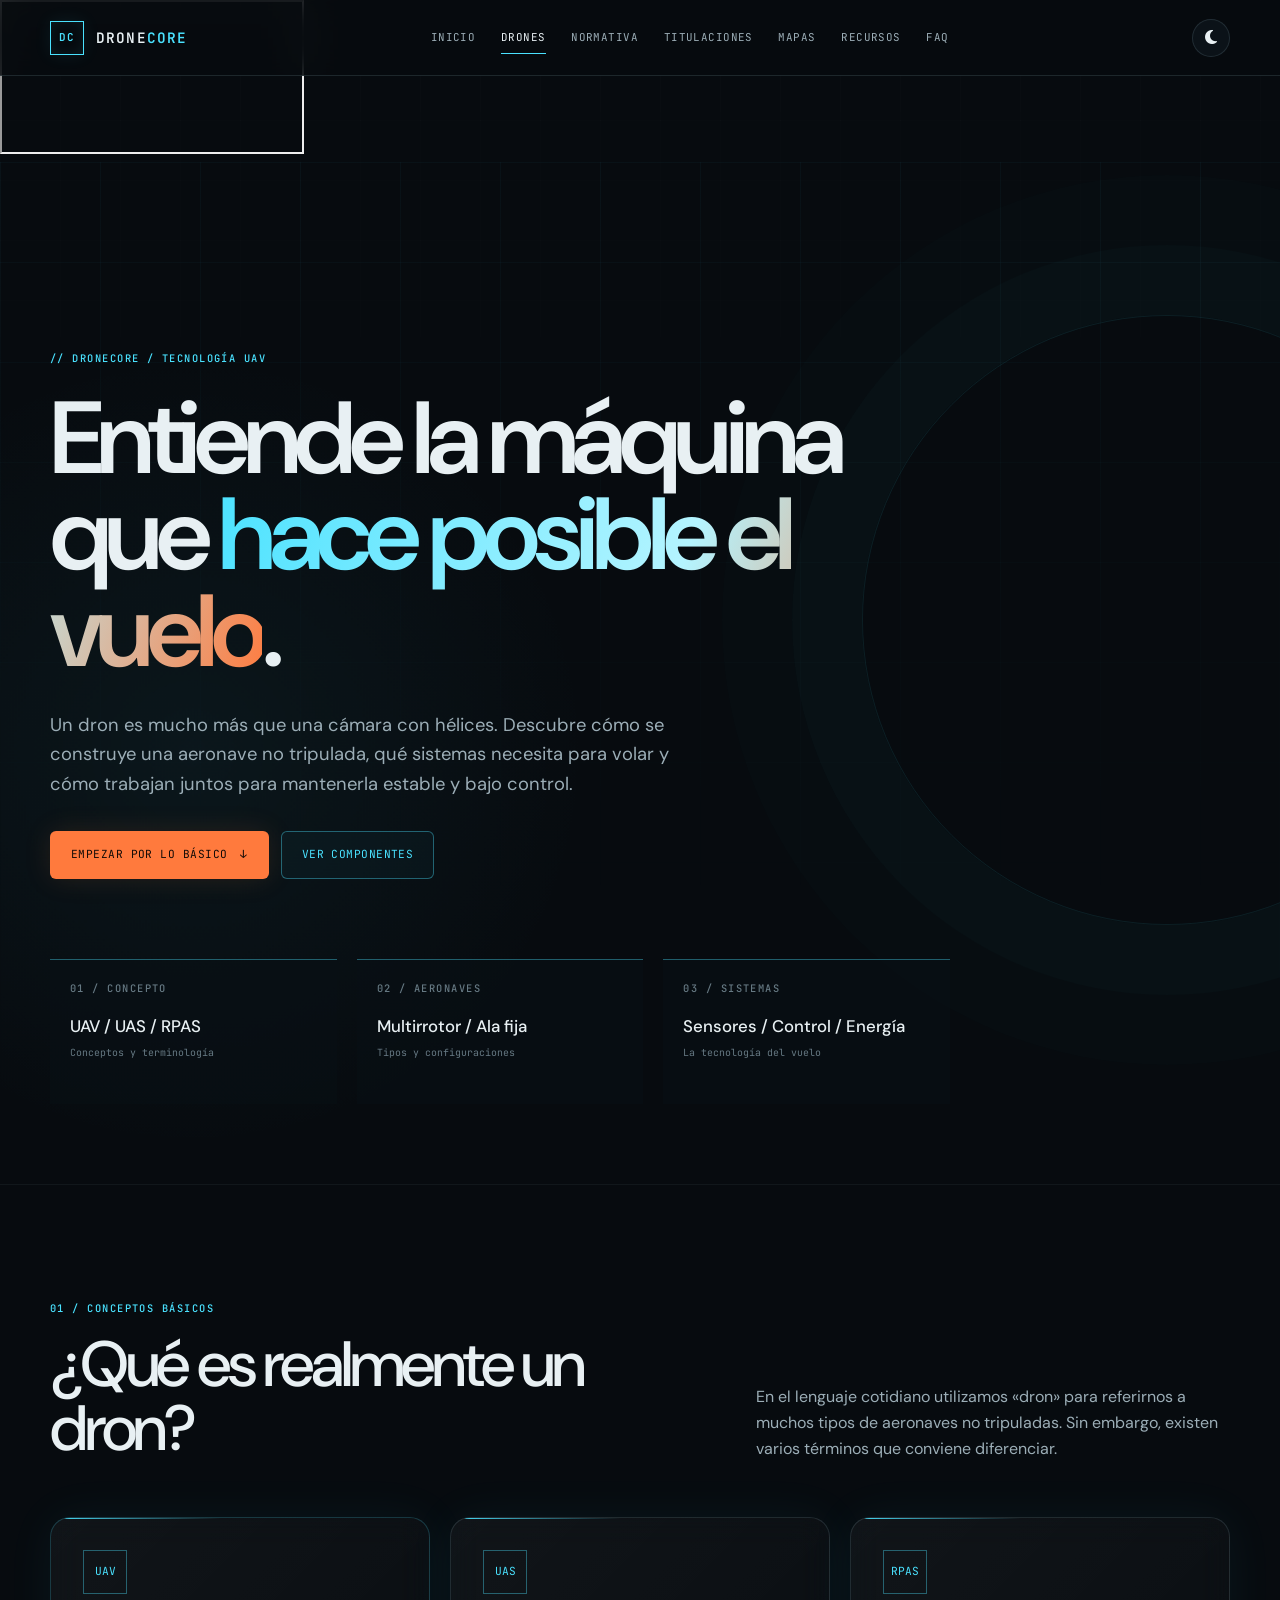
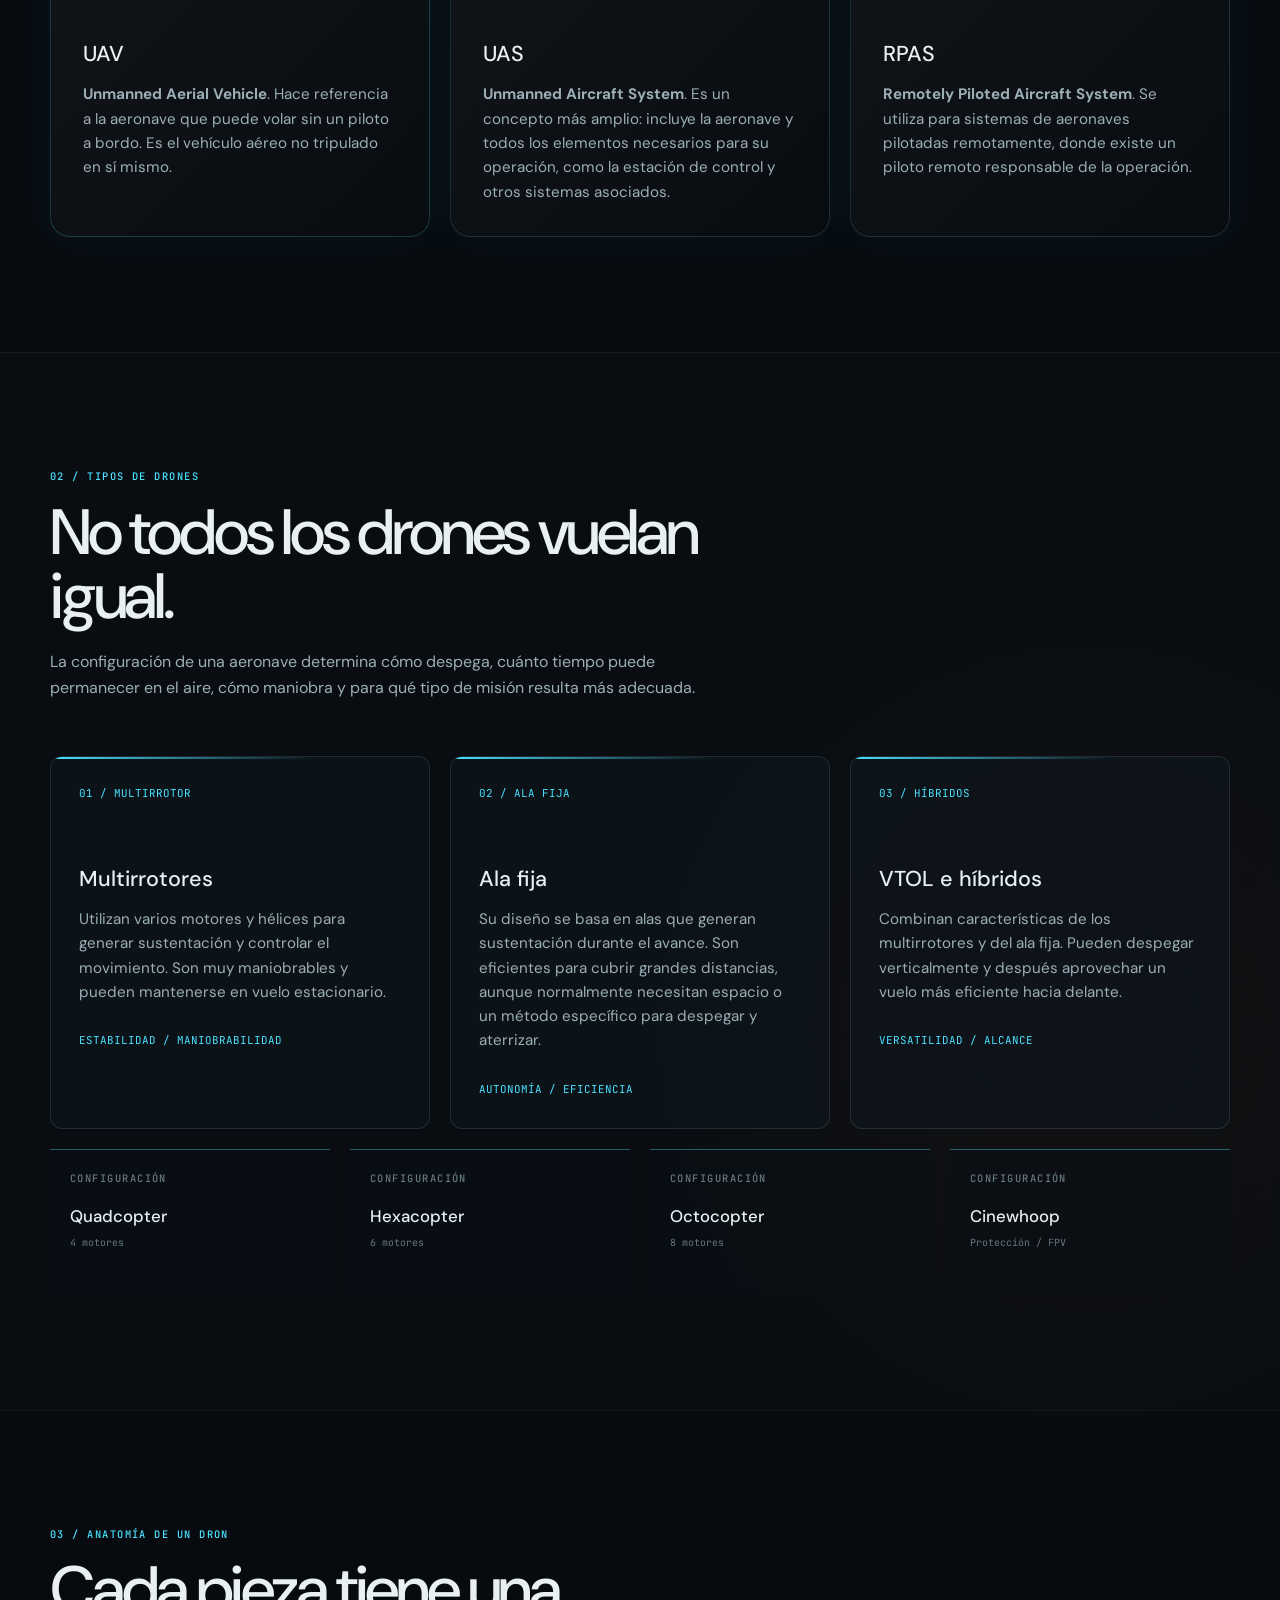
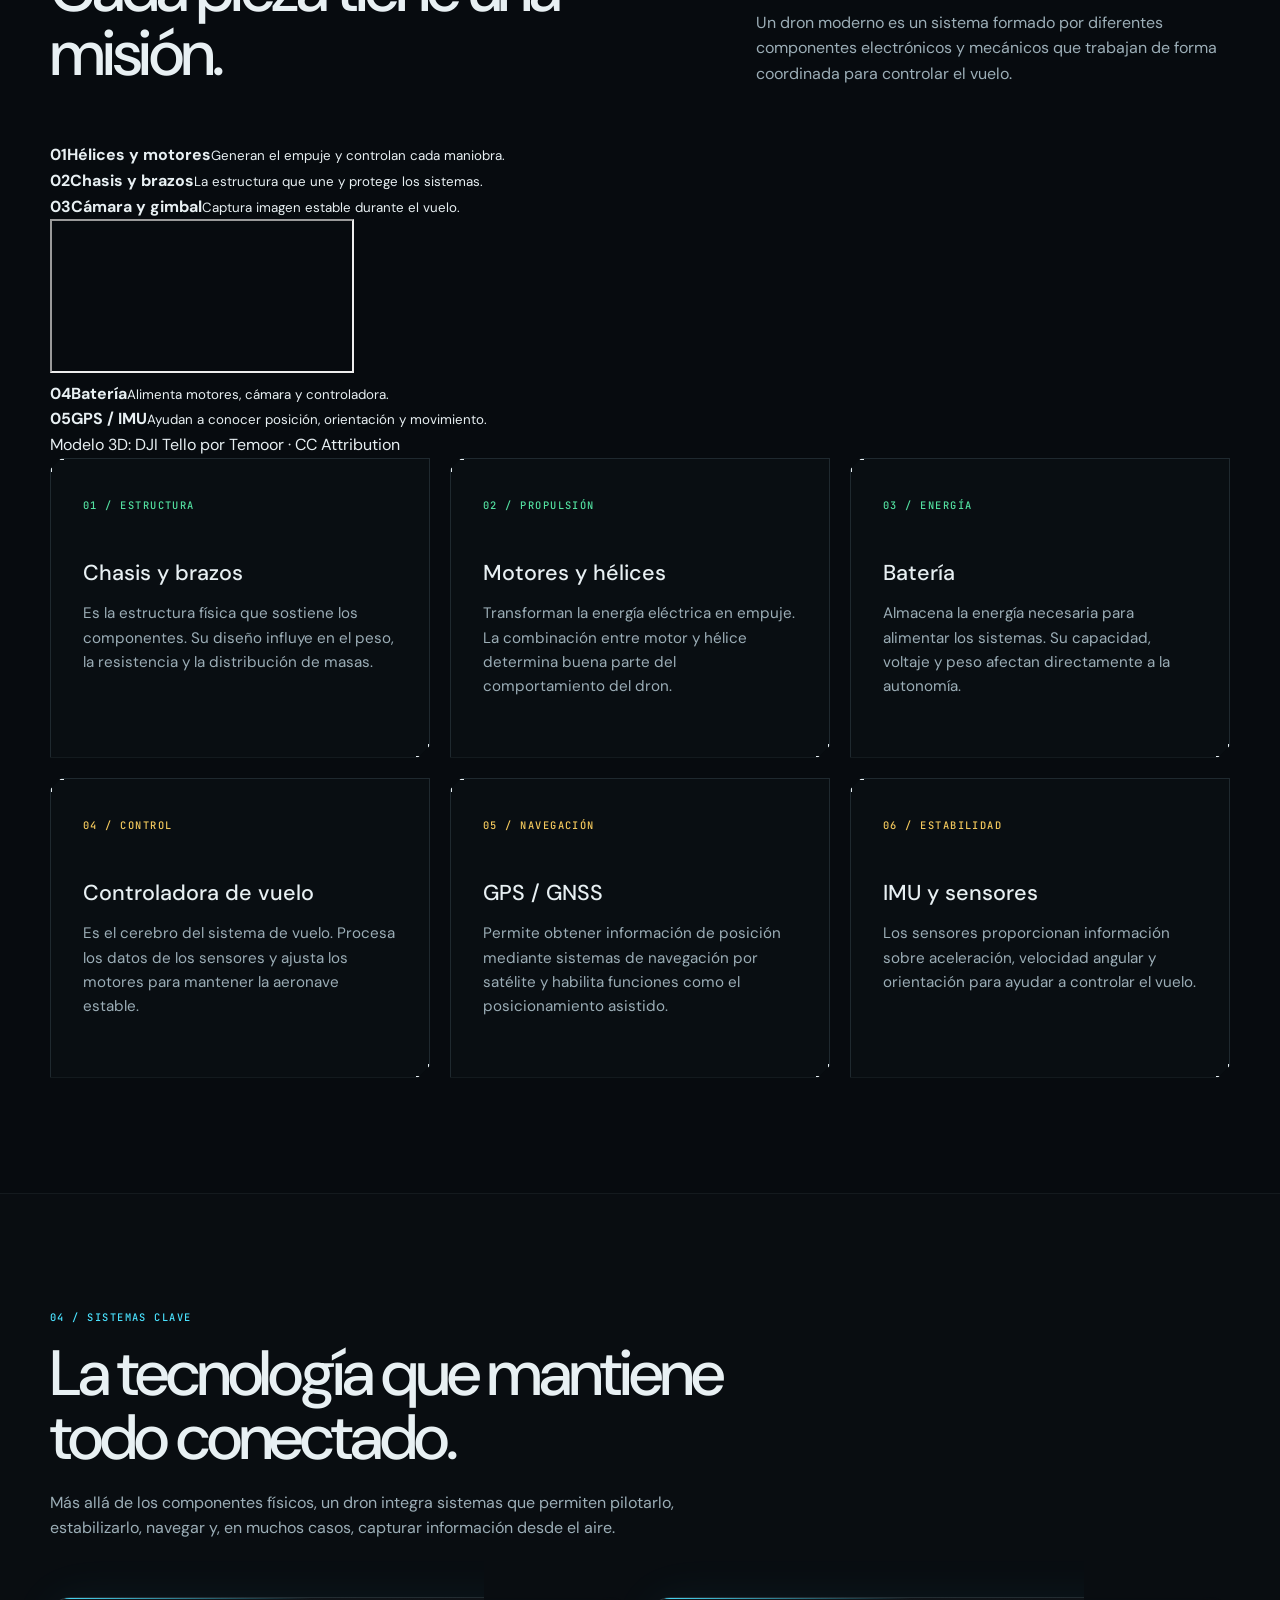
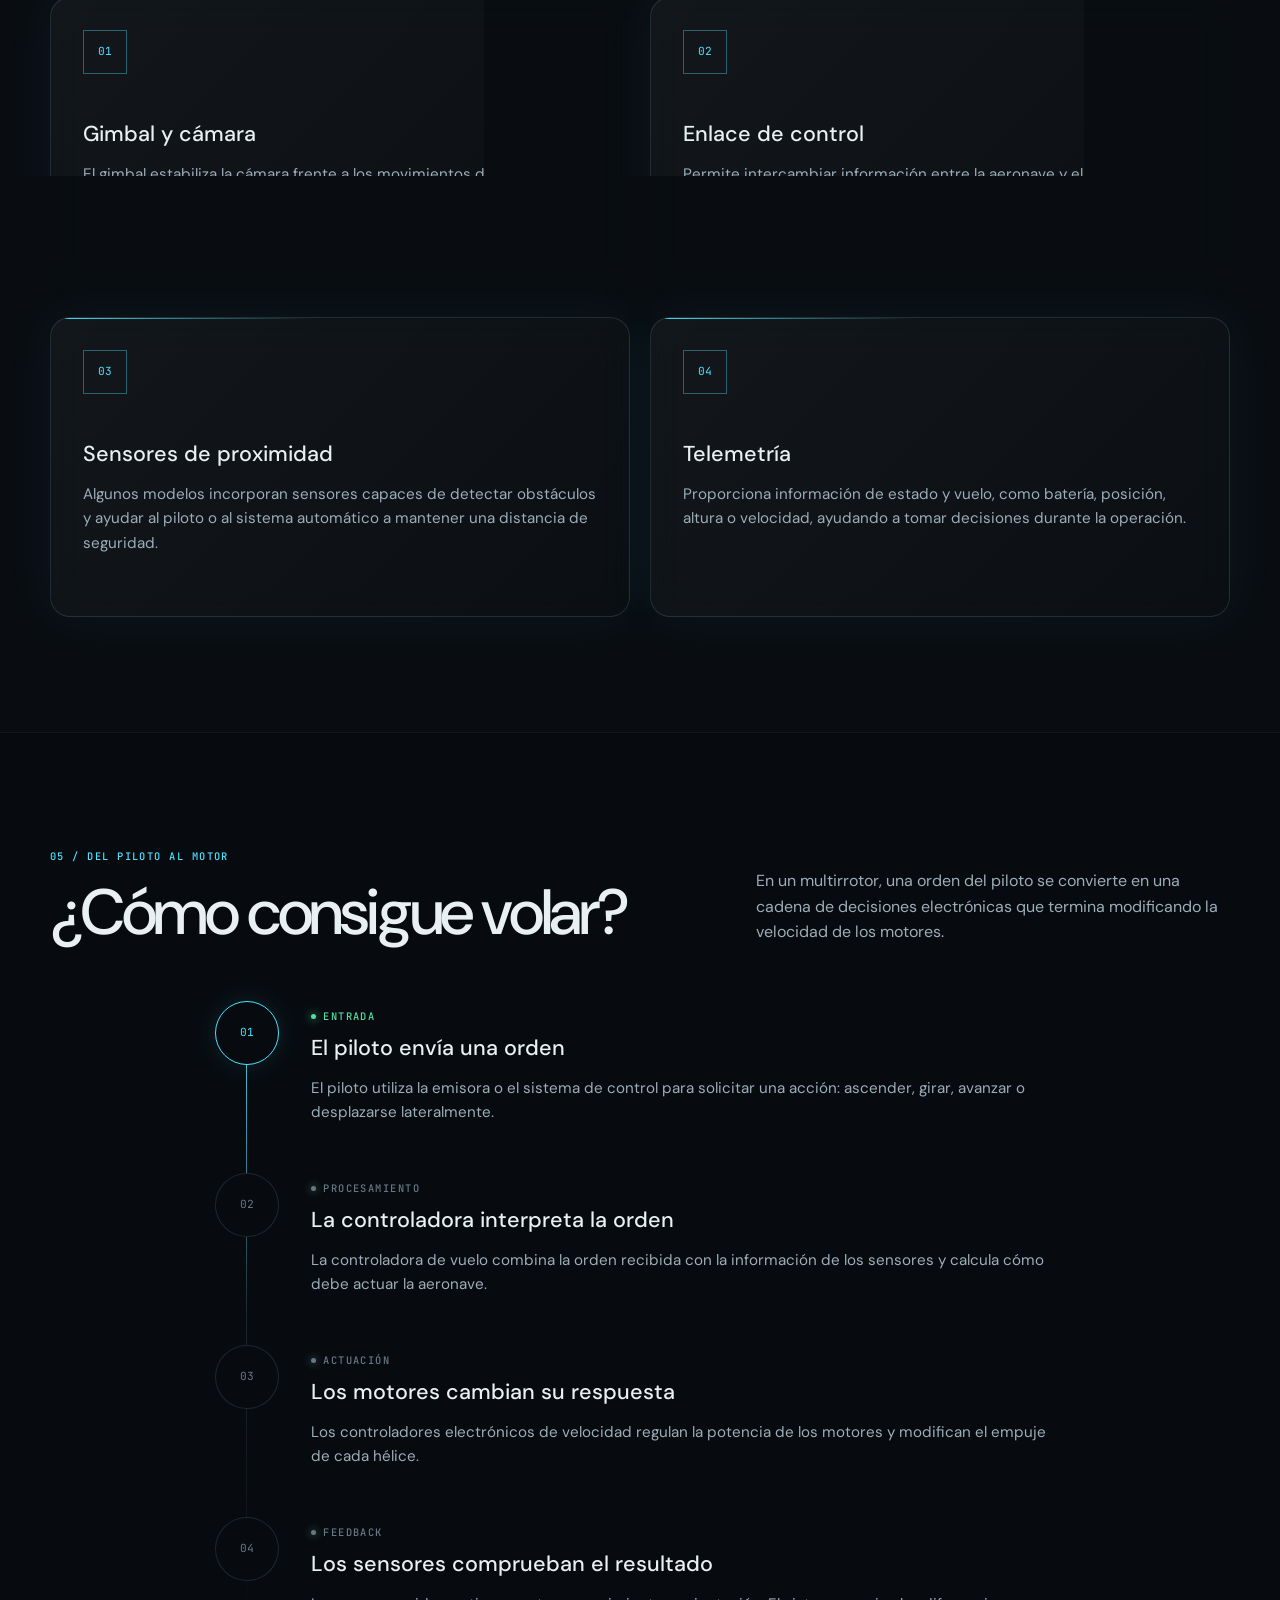
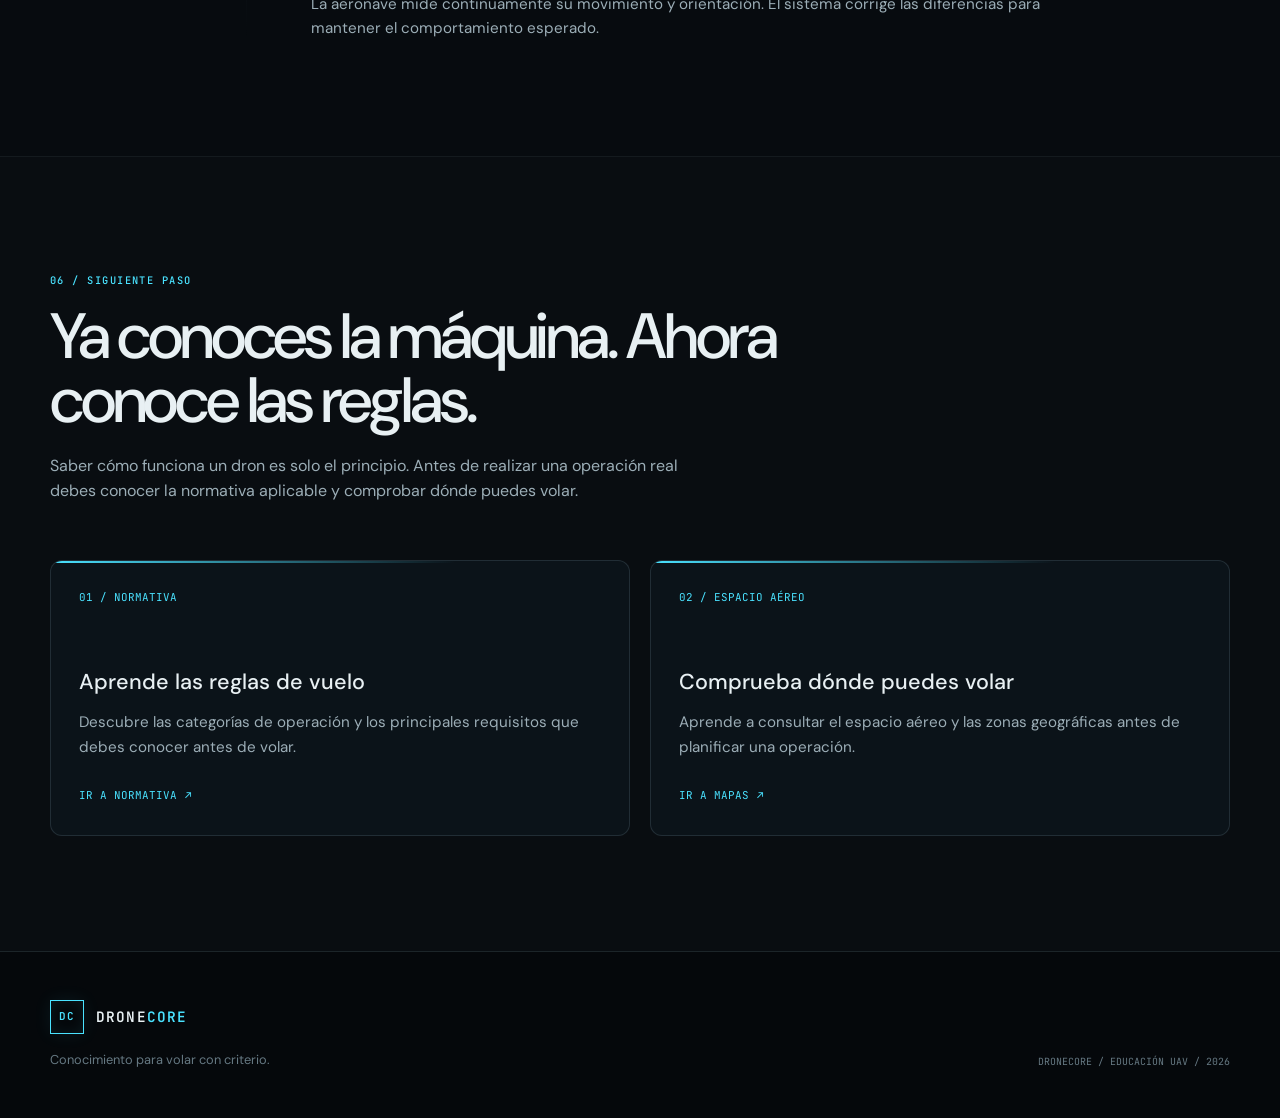
==== drones.html @ 43d62559 "mejoras visuales y añadida mas informacion" ====
<!DOCTYPE html>
<html lang="es">
<head>
    <meta charset="UTF-8">
    <meta name="viewport" content="width=device-width, initial-scale=1.0">
    <meta name="description" content="Descubre qué es un dron, cómo funciona, qué tipos existen y cuáles son sus principales componentes y sistemas.">
    <meta property="og:title" content="Todo sobre drones | DroneCore">
    <meta property="og:description" content="Tecnología, tipos y componentes explicados con claridad.">
    <meta name="theme-color" content="#070b0f">
    <title>Drones — DroneCore</title>
    <link rel="stylesheet" href="https://cdnjs.cloudflare.com/ajax/libs/font-awesome/6.6.0/css/all.min.css">
    <link rel="stylesheet" href="css/styles.css">
</head>
<body>
    <header class="site-header">
        <div class="container site-header__inner">
            <a class="site-logo" href="index.html" aria-label="DroneCore, volver al inicio">
                <span class="site-logo__mark" aria-hidden="true">DC</span>
                <span class="site-logo__text">DRONE<span>CORE</span></span>
            </a>

            <nav class="site-nav" aria-label="Navegación principal">
                <a class="nav-link" href="index.html">Inicio</a>
                <a class="nav-link is-active" href="drones.html" aria-current="page">Drones</a>
                <a class="nav-link" href="normativa.html">Normativa</a>
                <a class="nav-link" href="titulaciones.html">Titulaciones</a>
                <a class="nav-link" href="mapas.html">Mapas</a>
                <a class="nav-link" href="recursos.html">Recursos</a>
                <a class="nav-link" href="faq.html">FAQ</a>
            </nav>

            <div class="header-actions"><button class="theme-toggle" type="button" aria-label="Cambiar tema"><i class="fa-solid fa-moon"></i></button><button class="nav-toggle" type="button" aria-label="Abrir menú de navegación" aria-expanded="false" aria-controls="mobile-nav">
                <span></span>
                <span></span>
                <span></span>
            </button></div>
        </div>

        <nav class="mobile-nav" id="mobile-nav" aria-label="Navegación móvil" aria-hidden="true">
            <a class="nav-link" href="index.html">Inicio</a>
            <a class="nav-link is-active" href="drones.html" aria-current="page">Drones</a>
            <a class="nav-link" href="normativa.html">Normativa</a>
            <a class="nav-link" href="titulaciones.html">Titulaciones</a>
            <a class="nav-link" href="mapas.html">Mapas</a>
            <a class="nav-link" href="recursos.html">Recursos</a>
            <a class="nav-link" href="faq.html">FAQ</a>
        </nav>
    </header>

    <div class="scroll-drone" id="scroll-drone" aria-hidden="true">
        <iframe class="flight-model" title="Modelo 3D de dron durante el recorrido" loading="eager" tabindex="-1" allow="autoplay; fullscreen; xr-spatial-tracking" src="https://sketchfab.com/models/36365bad0ebd46428e6241676725dcec/embed?autostart=1&amp;transparent=1&amp;ui_infos=0&amp;ui_controls=0&amp;ui_general_controls=0&amp;ui_animations=0&amp;ui_annotations=0&amp;ui_help=0&amp;ui_inspector=0&amp;ui_fullscreen=0&amp;ui_stop=0&amp;ui_hint=0&amp;ui_watermark=0&amp;ui_watermark_link=0"></iframe>
        <div class="drone-model">
            <span class="drone-shadow"></span>
            <span class="drone-arm drone-arm--nw"><span class="drone-motor"><i></i></span></span>
            <span class="drone-arm drone-arm--ne"><span class="drone-motor"><i></i></span></span>
            <span class="drone-arm drone-arm--sw"><span class="drone-motor"><i></i></span></span>
            <span class="drone-arm drone-arm--se"><span class="drone-motor"><i></i></span></span>
            <span class="drone-body"><b class="drone-battery"></b><b class="drone-gps"></b><b class="drone-camera"></b></span>
        </div>
    </div>

    <main>
        <section class="hero" id="inicio">
            <div class="hero__grid" aria-hidden="true"></div>
            <div class="container hero__content">
                <p class="hero__eyebrow">// DRONECORE / TECNOLOGÍA UAV</p>
                <h1 class="hero__title">Entiende la máquina que <span>hace posible el vuelo</span>.</h1>
                <p class="hero__description">
                    Un dron es mucho más que una cámara con hélices. Descubre cómo se construye una aeronave no tripulada,
                    qué sistemas necesita para volar y cómo trabajan juntos para mantenerla estable y bajo control.
                </p>
                <div class="hero__actions">
                    <a class="btn btn--primary" href="#que-es">Empezar por lo básico <span aria-hidden="true">↓</span></a>
                    <a class="btn btn--secondary" href="#componentes">Ver componentes</a>
                </div>

                <div class="hero__stats grid grid--3">
                    <article class="data-card">
                        <span class="data-card__label">01 / CONCEPTO</span>
                        <strong class="data-card__value">UAV / UAS / RPAS</strong>
                        <span class="data-card__meta">Conceptos y terminología</span>
                    </article>
                    <article class="data-card">
                        <span class="data-card__label">02 / AERONAVES</span>
                        <strong class="data-card__value">Multirrotor / Ala fija</strong>
                        <span class="data-card__meta">Tipos y configuraciones</span>
                    </article>
                    <article class="data-card">
                        <span class="data-card__label">03 / SISTEMAS</span>
                        <strong class="data-card__value">Sensores / Control / Energía</strong>
                        <span class="data-card__meta">La tecnología del vuelo</span>
                    </article>
                </div>
            </div>
        </section>

        <section class="section" id="que-es">
            <div class="container">
                <div class="section__header section__header--split">
                    <div>
                        <p class="section__eyebrow">01 / CONCEPTOS BÁSICOS</p>
                        <h2 class="section__title">¿Qué es realmente un dron?</h2>
                    </div>
                    <p class="section__description">
                        En el lenguaje cotidiano utilizamos «dron» para referirnos a muchos tipos de aeronaves no tripuladas.
                        Sin embargo, existen varios términos que conviene diferenciar.
                    </p>
                </div>

                <div class="grid grid--3">
                    <article class="glass-card glass-card--featured">
                        <div class="icon-box" aria-hidden="true">UAV</div>
                        <h3>UAV</h3>
                        <p>
                            <strong>Unmanned Aerial Vehicle</strong>. Hace referencia a la aeronave que puede volar sin un piloto
                            a bordo. Es el vehículo aéreo no tripulado en sí mismo.
                        </p>
                    </article>
                    <article class="glass-card">
                        <div class="icon-box" aria-hidden="true">UAS</div>
                        <h3>UAS</h3>
                        <p>
                            <strong>Unmanned Aircraft System</strong>. Es un concepto más amplio: incluye la aeronave y todos los
                            elementos necesarios para su operación, como la estación de control y otros sistemas asociados.
                        </p>
                    </article>
                    <article class="glass-card">
                        <div class="icon-box" aria-hidden="true">RPAS</div>
                        <h3>RPAS</h3>
                        <p>
                            <strong>Remotely Piloted Aircraft System</strong>. Se utiliza para sistemas de aeronaves pilotadas
                            remotamente, donde existe un piloto remoto responsable de la operación.
                        </p>
                    </article>
                </div>
            </div>
        </section>

        <section class="section section--dark" id="tipos">
            <div class="container">
                <div class="section__header">
                    <p class="section__eyebrow">02 / TIPOS DE DRONES</p>
                    <h2 class="section__title">No todos los drones vuelan igual.</h2>
                    <p class="section__description">
                        La configuración de una aeronave determina cómo despega, cuánto tiempo puede permanecer en el aire,
                        cómo maniobra y para qué tipo de misión resulta más adecuada.
                    </p>
                </div>

                <div class="grid grid--3">
                    <article class="tech-card">
                        <span class="tech-card__number">01 / MULTIRROTOR</span>
                        <h3>Multirrotores</h3>
                        <p>
                            Utilizan varios motores y hélices para generar sustentación y controlar el movimiento. Son muy
                            maniobrables y pueden mantenerse en vuelo estacionario.
                        </p>
                        <span class="card-link">Estabilidad / Maniobrabilidad</span>
                    </article>
                    <article class="tech-card">
                        <span class="tech-card__number">02 / ALA FIJA</span>
                        <h3>Ala fija</h3>
                        <p>
                            Su diseño se basa en alas que generan sustentación durante el avance. Son eficientes para cubrir
                            grandes distancias, aunque normalmente necesitan espacio o un método específico para despegar y aterrizar.
                        </p>
                        <span class="card-link">Autonomía / Eficiencia</span>
                    </article>
                    <article class="tech-card">
                        <span class="tech-card__number">03 / HÍBRIDOS</span>
                        <h3>VTOL e híbridos</h3>
                        <p>
                            Combinan características de los multirrotores y del ala fija. Pueden despegar verticalmente y después
                            aprovechar un vuelo más eficiente hacia delante.
                        </p>
                        <span class="card-link">Versatilidad / Alcance</span>
                    </article>
                </div>

                <div class="grid grid--4" style="margin-top: 1.25rem;">
                    <article class="data-card">
                        <span class="data-card__label">CONFIGURACIÓN</span>
                        <strong class="data-card__value">Quadcopter</strong>
                        <span class="data-card__meta">4 motores</span>
                    </article>
                    <article class="data-card">
                        <span class="data-card__label">CONFIGURACIÓN</span>
                        <strong class="data-card__value">Hexacopter</strong>
                        <span class="data-card__meta">6 motores</span>
                    </article>
                    <article class="data-card">
                        <span class="data-card__label">CONFIGURACIÓN</span>
                        <strong class="data-card__value">Octocopter</strong>
                        <span class="data-card__meta">8 motores</span>
                    </article>
                    <article class="data-card">
                        <span class="data-card__label">CONFIGURACIÓN</span>
                        <strong class="data-card__value">Cinewhoop</strong>
                        <span class="data-card__meta">Protección / FPV</span>
                    </article>
                </div>
            </div>
        </section>

        <section class="section" id="componentes">
            <div class="container">
                <div class="section__header section__header--split">
                    <div>
                        <p class="section__eyebrow">03 / ANATOMÍA DE UN DRON</p>
                        <h2 class="section__title">Cada pieza tiene una misión.</h2>
                    </div>
                    <p class="section__description">
                        Un dron moderno es un sistema formado por diferentes componentes electrónicos y mecánicos que trabajan
                        de forma coordinada para controlar el vuelo.
                    </p>
                </div>

                <div class="anatomy-stage" id="anatomy-stage">
                    <div class="anatomy-callouts anatomy-callouts--left">
                        <div class="anatomy-callout"><b>01</b><span><strong>Hélices y motores</strong><small>Generan el empuje y controlan cada maniobra.</small></span></div>
                        <div class="anatomy-callout"><b>02</b><span><strong>Chasis y brazos</strong><small>La estructura que une y protege los sistemas.</small></span></div>
                        <div class="anatomy-callout"><b>03</b><span><strong>Cámara y gimbal</strong><small>Captura imagen estable durante el vuelo.</small></span></div>
                    </div>
                    <iframe class="anatomy-model" title="Modelo 3D interactivo de un dron DJI Tello" loading="lazy" allow="autoplay; fullscreen; xr-spatial-tracking" src="https://sketchfab.com/models/36365bad0ebd46428e6241676725dcec/embed?autostart=1&amp;transparent=1&amp;ui_infos=0&amp;ui_controls=0&amp;ui_general_controls=0&amp;ui_animations=0&amp;ui_annotations=0&amp;ui_help=0&amp;ui_inspector=0&amp;ui_fullscreen=0&amp;ui_stop=0&amp;ui_hint=0&amp;ui_watermark=0&amp;ui_watermark_link=0"></iframe>
                    <div class="anatomy-callouts anatomy-callouts--right">
                        <div class="anatomy-callout"><b>04</b><span><strong>Batería</strong><small>Alimenta motores, cámara y controladora.</small></span></div>
                        <div class="anatomy-callout"><b>05</b><span><strong>GPS / IMU</strong><small>Ayudan a conocer posición, orientación y movimiento.</small></span></div>
                    </div>
                    <p class="anatomy-credit">Modelo 3D: <a href="https://sketchfab.com/3d-models/dji-tello-36365bad0ebd46428e6241676725dcec" target="_blank" rel="noopener">DJI Tello por Temoor</a> · CC Attribution</p>
                </div>

                <div class="grid grid--3">
                    <article class="hud-card">
                        <span class="status status--active">01 / ESTRUCTURA</span>
                        <h3>Chasis y brazos</h3>
                        <p>Es la estructura física que sostiene los componentes. Su diseño influye en el peso, la resistencia y la distribución de masas.</p>
                    </article>
                    <article class="hud-card">
                        <span class="status status--active">02 / PROPULSIÓN</span>
                        <h3>Motores y hélices</h3>
                        <p>Transforman la energía eléctrica en empuje. La combinación entre motor y hélice determina buena parte del comportamiento del dron.</p>
                    </article>
                    <article class="hud-card">
                        <span class="status status--active">03 / ENERGÍA</span>
                        <h3>Batería</h3>
                        <p>Almacena la energía necesaria para alimentar los sistemas. Su capacidad, voltaje y peso afectan directamente a la autonomía.</p>
                    </article>
                    <article class="hud-card">
                        <span class="status status--warning">04 / CONTROL</span>
                        <h3>Controladora de vuelo</h3>
                        <p>Es el cerebro del sistema de vuelo. Procesa los datos de los sensores y ajusta los motores para mantener la aeronave estable.</p>
                    </article>
                    <article class="hud-card">
                        <span class="status status--warning">05 / NAVEGACIÓN</span>
                        <h3>GPS / GNSS</h3>
                        <p>Permite obtener información de posición mediante sistemas de navegación por satélite y habilita funciones como el posicionamiento asistido.</p>
                    </article>
                    <article class="hud-card">
                        <span class="status status--warning">06 / ESTABILIDAD</span>
                        <h3>IMU y sensores</h3>
                        <p>Los sensores proporcionan información sobre aceleración, velocidad angular y orientación para ayudar a controlar el vuelo.</p>
                    </article>
                </div>
            </div>
        </section>

        <section class="section section--dark" id="sistemas">
            <div class="container">
                <div class="section__header">
                    <p class="section__eyebrow">04 / SISTEMAS CLAVE</p>
                    <h2 class="section__title">La tecnología que mantiene todo conectado.</h2>
                    <p class="section__description">
                        Más allá de los componentes físicos, un dron integra sistemas que permiten pilotarlo, estabilizarlo,
                        navegar y, en muchos casos, capturar información desde el aire.
                    </p>
                </div>

                <div class="grid grid--2">
                    <article class="glass-card">
                        <div class="icon-box" aria-hidden="true">01</div>
                        <h3>Gimbal y cámara</h3>
                        <p>
                            El gimbal estabiliza la cámara frente a los movimientos de la aeronave. Es especialmente importante
                            en fotografía y vídeo aéreo, donde una imagen estable es fundamental.
                        </p>
                    </article>
                    <article class="glass-card">
                        <div class="icon-box" aria-hidden="true">02</div>
                        <h3>Enlace de control</h3>
                        <p>
                            Permite intercambiar información entre la aeronave y el sistema de control remoto. Su alcance y
                            fiabilidad son factores importantes para la operación segura.
                        </p>
                    </article>
                    <article class="glass-card">
                        <div class="icon-box" aria-hidden="true">03</div>
                        <h3>Sensores de proximidad</h3>
                        <p>
                            Algunos modelos incorporan sensores capaces de detectar obstáculos y ayudar al piloto o al sistema
                            automático a mantener una distancia de seguridad.
                        </p>
                    </article>
                    <article class="glass-card">
                        <div class="icon-box" aria-hidden="true">04</div>
                        <h3>Telemetría</h3>
                        <p>
                            Proporciona información de estado y vuelo, como batería, posición, altura o velocidad, ayudando a
                            tomar decisiones durante la operación.
                        </p>
                    </article>
                </div>
            </div>
        </section>

        <section class="section" id="como-funciona">
            <div class="container">
                <div class="section__header section__header--split">
                    <div>
                        <p class="section__eyebrow">05 / DEL PILOTO AL MOTOR</p>
                        <h2 class="section__title">¿Cómo consigue volar?</h2>
                    </div>
                    <p class="section__description">
                        En un multirrotor, una orden del piloto se convierte en una cadena de decisiones electrónicas que termina
                        modificando la velocidad de los motores.
                    </p>
                </div>

                <div class="timeline">
                    <article class="timeline__item is-active">
                        <span class="timeline__index">01</span>
                        <div>
                            <span class="status status--active">ENTRADA</span>
                            <h3>El piloto envía una orden</h3>
                            <p>El piloto utiliza la emisora o el sistema de control para solicitar una acción: ascender, girar, avanzar o desplazarse lateralmente.</p>
                        </div>
                    </article>
                    <article class="timeline__item">
                        <span class="timeline__index">02</span>
                        <div>
                            <span class="status">PROCESAMIENTO</span>
                            <h3>La controladora interpreta la orden</h3>
                            <p>La controladora de vuelo combina la orden recibida con la información de los sensores y calcula cómo debe actuar la aeronave.</p>
                        </div>
                    </article>
                    <article class="timeline__item">
                        <span class="timeline__index">03</span>
                        <div>
                            <span class="status">ACTUACIÓN</span>
                            <h3>Los motores cambian su respuesta</h3>
                            <p>Los controladores electrónicos de velocidad regulan la potencia de los motores y modifican el empuje de cada hélice.</p>
                        </div>
                    </article>
                    <article class="timeline__item">
                        <span class="timeline__index">04</span>
                        <div>
                            <span class="status">FEEDBACK</span>
                            <h3>Los sensores comprueban el resultado</h3>
                            <p>La aeronave mide continuamente su movimiento y orientación. El sistema corrige las diferencias para mantener el comportamiento esperado.</p>
                        </div>
                    </article>
                </div>
            </div>
        </section>

        <section class="section section--dark" id="siguiente-paso">
            <div class="container">
                <div class="section__header">
                    <p class="section__eyebrow">06 / SIGUIENTE PASO</p>
                    <h2 class="section__title">Ya conoces la máquina. Ahora conoce las reglas.</h2>
                    <p class="section__description">
                        Saber cómo funciona un dron es solo el principio. Antes de realizar una operación real debes conocer
                        la normativa aplicable y comprobar dónde puedes volar.
                    </p>
                </div>

                <div class="grid grid--2">
                    <a class="tech-card" href="normativa.html">
                        <span class="tech-card__number">01 / NORMATIVA</span>
                        <h3>Aprende las reglas de vuelo</h3>
                        <p>Descubre las categorías de operación y los principales requisitos que debes conocer antes de volar.</p>
                        <span class="card-link">Ir a normativa <span aria-hidden="true">↗</span></span>
                    </a>
                    <a class="tech-card" href="mapas.html">
                        <span class="tech-card__number">02 / ESPACIO AÉREO</span>
                        <h3>Comprueba dónde puedes volar</h3>
                        <p>Aprende a consultar el espacio aéreo y las zonas geográficas antes de planificar una operación.</p>
                        <span class="card-link">Ir a mapas <span aria-hidden="true">↗</span></span>
                    </a>
                </div>
            </div>
        </section>
    </main>

    <footer class="site-footer">
        <div class="container site-footer__inner">
            <div>
                <a class="site-logo" href="index.html" aria-label="DroneCore, volver al inicio">
                    <span class="site-logo__mark" aria-hidden="true">DC</span>
                    <span class="site-logo__text">DRONE<span>CORE</span></span>
                </a>
                <p>Conocimiento para volar con criterio.</p>
            </div>
            <p class="site-footer__meta">DRONECORE / EDUCACIÓN UAV / 2026</p>
        </div>
    </footer>
    <button class="back-to-top" aria-label="Volver arriba"><i class="fa-solid fa-arrow-up"></i></button>

    <script src="js/main.js" defer></script>
</body>
</html>
---- css/styles.css ----
@import url('https://fonts.googleapis.com/css2?family=DM+Sans:wght@400;500;600;700&family=JetBrains+Mono:wght@400;500;600&display=swap');

:root {
    --color-bg: #070b0f;
    --color-bg-soft: #0b1117;
    --color-bg-card: rgba(15, 23, 30, 0.72);
    --color-bg-card-solid: #101820;
    --color-surface: #121c24;
    --color-border: rgba(151, 184, 198, 0.16);
    --color-border-strong: rgba(74, 226, 255, 0.38);
    --color-text: #e8f0f3;
    --color-text-soft: #9caeb7;
    --color-text-muted: #667983;
    --color-cyan: #4ae2ff;
    --color-cyan-soft: rgba(74, 226, 255, 0.12);
    --color-orange: #ff7a3d;
    --color-orange-soft: rgba(255, 122, 61, 0.14);
    --color-green: #53e0a0;
    --color-yellow: #f4c95d;
    --color-red: #ff6575;
    --font-sans: 'DM Sans', sans-serif;
    --font-mono: 'JetBrains Mono', monospace;
    --container: 1180px;
    --header-height: 76px;
    --section-padding: clamp(5rem, 9vw, 9rem);
    --radius-sm: 6px;
    --radius-md: 12px;
    --radius-lg: 20px;
    --shadow-glow: 0 0 50px rgba(74, 226, 255, 0.06);
}

* {
    box-sizing: border-box;
    margin: 0;
    padding: 0;
}

html {
    scroll-behavior: smooth;
    scroll-padding-top: calc(var(--header-height) + 24px);
}

body {
    min-width: 320px;
    background:
        radial-gradient(circle at 15% 10%, rgba(74, 226, 255, 0.055), transparent 25rem),
        radial-gradient(circle at 85% 35%, rgba(255, 122, 61, 0.04), transparent 28rem),
        var(--color-bg);
    color: var(--color-text);
    font-family: var(--font-sans);
    line-height: 1.6;
    overflow-x: hidden;
}

body::before {
    position: fixed;
    inset: 0;
    z-index: -1;
    pointer-events: none;
    background-image: linear-gradient(rgba(255, 255, 255, 0.012) 1px, transparent 1px), linear-gradient(90deg, rgba(255, 255, 255, 0.012) 1px, transparent 1px);
    background-size: 60px 60px;
    content: '';
    mask-image: linear-gradient(to bottom, black, transparent 75%);
}

::selection {
    background: var(--color-cyan);
    color: var(--color-bg);
}

img,
svg {
    display: block;
    max-width: 100%;
}

a {
    color: inherit;
    text-decoration: none;
}

button,
a {
    -webkit-tap-highlight-color: transparent;
}

button {
    color: inherit;
    font: inherit;
}

.container {
    width: min(calc(100% - 48px), var(--container));
    margin-inline: auto;
}

.grid {
    display: grid;
    gap: 1.25rem;
}

.grid--2 {
    grid-template-columns: repeat(2, minmax(0, 1fr));
}

.grid--3 {
    grid-template-columns: repeat(3, minmax(0, 1fr));
}

.grid--4 {
    grid-template-columns: repeat(4, minmax(0, 1fr));
}

/* Header */
.site-header {
    position: fixed;
    top: 0;
    right: 0;
    left: 0;
    z-index: 1000;
    height: var(--header-height);
    border-bottom: 1px solid var(--color-border);
    background: rgba(7, 11, 15, 0.78);
    backdrop-filter: blur(18px);
    -webkit-backdrop-filter: blur(18px);
}

.site-header__inner {
    display: flex;
    height: 100%;
    align-items: center;
    justify-content: space-between;
    gap: 2rem;
}

.site-logo {
    display: inline-flex;
    align-items: center;
    flex-shrink: 0;
    gap: 0.75rem;
    font-family: var(--font-mono);
    font-size: 0.9rem;
    font-weight: 600;
    letter-spacing: 0.08em;
}

.site-logo__mark {
    display: grid;
    width: 34px;
    height: 34px;
    place-items: center;
    border: 1px solid var(--color-cyan);
    color: var(--color-cyan);
    font-size: 0.68rem;
    box-shadow: inset 0 0 14px rgba(74, 226, 255, 0.08), 0 0 18px rgba(74, 226, 255, 0.08);
}

.site-logo__text span {
    color: var(--color-cyan);
}

.site-nav {
    display: flex;
    align-items: center;
    gap: clamp(1rem, 2vw, 1.8rem);
}

.nav-link {
    position: relative;
    color: var(--color-text-soft);
    font-family: var(--font-mono);
    font-size: 0.68rem;
    letter-spacing: 0.04em;
    text-transform: uppercase;
    transition: color 180ms ease;
}

.nav-link::after {
    position: absolute;
    right: 0;
    bottom: -8px;
    left: 0;
    height: 1px;
    background: var(--color-cyan);
    content: '';
    transform: scaleX(0);
    transform-origin: right;
    transition: transform 180ms ease;
}

.nav-link:hover,
.nav-link.is-active {
    color: var(--color-text);
}

.nav-link:hover::after,
.nav-link.is-active::after {
    transform: scaleX(1);
    transform-origin: left;
}

.nav-toggle {
    display: none;
    width: 42px;
    height: 42px;
    align-items: center;
    justify-content: center;
    flex-direction: column;
    gap: 5px;
    border: 1px solid var(--color-border);
    border-radius: var(--radius-sm);
    background: transparent;
    cursor: pointer;
}

.nav-toggle span {
    width: 18px;
    height: 1px;
    background: var(--color-text);
    transition: transform 180ms ease, opacity 180ms ease;
}

.mobile-nav {
    display: none;
}

/* Hero */
.hero {
    position: relative;
    min-height: 100vh;
    padding: calc(var(--header-height) + 7rem) 0 5rem;
    display: flex;
    align-items: center;
    isolation: isolate;
}

.hero::before {
    position: absolute;
    top: 15%;
    right: -12rem;
    width: 38rem;
    height: 38rem;
    border: 1px solid rgba(74, 226, 255, 0.09);
    border-radius: 50%;
    content: '';
    box-shadow: 0 0 0 70px rgba(74, 226, 255, 0.015), 0 0 0 140px rgba(74, 226, 255, 0.01);
    pointer-events: none;
}

.hero__grid {
    position: absolute;
    inset: 0;
    z-index: -1;
    background-image: linear-gradient(rgba(74, 226, 255, 0.035) 1px, transparent 1px), linear-gradient(90deg, rgba(74, 226, 255, 0.035) 1px, transparent 1px);
    background-size: 100px 100px;
    mask-image: linear-gradient(to bottom, black 0%, transparent 75%);
    pointer-events: none;
}

.hero__content {
    position: relative;
}

.hero__eyebrow,
.section__eyebrow,
.data-card__label,
.status {
    color: var(--color-cyan);
    font-family: var(--font-mono);
    font-size: 0.65rem;
    font-weight: 500;
    letter-spacing: 0.14em;
    text-transform: uppercase;
}

.hero__eyebrow {
    margin-bottom: 1.5rem;
}

.hero__title {
    max-width: 900px;
    font-size: clamp(3.5rem, 8vw, 7.8rem);
    font-weight: 600;
    line-height: 0.94;
    letter-spacing: -0.065em;
}

.hero__title span {
    color: transparent;
    background: linear-gradient(110deg, var(--color-cyan), #b4f4ff 60%, var(--color-orange));
    background-clip: text;
    -webkit-background-clip: text;
}

.hero__description {
    max-width: 640px;
    margin-top: 2rem;
    color: var(--color-text-soft);
    font-size: clamp(1rem, 1.5vw, 1.15rem);
}

.hero__actions {
    display: flex;
    flex-wrap: wrap;
    gap: 0.75rem;
    margin-top: 2rem;
}

.btn {
    display: inline-flex;
    min-height: 48px;
    align-items: center;
    justify-content: center;
    gap: 0.8rem;
    padding: 0.75rem 1.25rem;
    border: 1px solid transparent;
    border-radius: var(--radius-sm);
    font-family: var(--font-mono);
    font-size: 0.7rem;
    letter-spacing: 0.04em;
    text-transform: uppercase;
    transition: transform 180ms ease, border-color 180ms ease, background 180ms ease, box-shadow 180ms ease;
}

.btn:hover {
    transform: translateY(-2px);
}

.btn--primary {
    background: var(--color-orange);
    color: #130b07;
    box-shadow: 0 0 28px rgba(255, 122, 61, 0.12);
}

.btn--primary:hover {
    background: #ff8b56;
    box-shadow: 0 0 34px rgba(255, 122, 61, 0.2);
}

.btn--secondary {
    border-color: var(--color-border-strong);
    background: rgba(74, 226, 255, 0.03);
    color: var(--color-cyan);
}

.btn--secondary:hover {
    background: var(--color-cyan-soft);
}

.hero__stats {
    max-width: 900px;
    margin-top: 5rem;
}

/* Sections */
.section {
    position: relative;
    padding: var(--section-padding) 0;
    border-top: 1px solid rgba(151, 184, 198, 0.07);
}

.section--dark {
    background: rgba(255, 255, 255, 0.012);
}

.section__header {
    max-width: 760px;
    margin-bottom: 3.5rem;
}

.section__header--split {
    max-width: none;
    display: grid;
    grid-template-columns: minmax(0, 1.15fr) minmax(280px, 0.85fr);
    align-items: end;
    gap: 4rem;
}

.section__header--split .section__description {
    margin: 0;
}

.section__eyebrow {
    margin-bottom: 1rem;
}

.section__title {
    max-width: 850px;
    font-size: clamp(2.5rem, 5vw, 5rem);
    font-weight: 500;
    line-height: 1;
    letter-spacing: -0.05em;
}

.section__description {
    max-width: 650px;
    margin-top: 1.25rem;
    color: var(--color-text-soft);
}

/* Cards */
.glass-card,
.tech-card,
.hud-card,
.data-card {
    position: relative;
    overflow: hidden;
}

.glass-card {
    min-height: 300px;
    padding: 2rem;
    border: 1px solid var(--color-border);
    border-radius: var(--radius-lg);
    background: linear-gradient(135deg, rgba(255, 255, 255, 0.045), rgba(255, 255, 255, 0.012));
    backdrop-filter: blur(16px);
    -webkit-backdrop-filter: blur(16px);
    box-shadow: var(--shadow-glow);
}

.glass-card::before {
    position: absolute;
    top: 0;
    left: 0;
    width: 45%;
    height: 1px;
    background: linear-gradient(90deg, var(--color-cyan), transparent);
    content: '';
}

.glass-card--featured {
    border-color: rgba(74, 226, 255, 0.2);
}

.icon-box {
    display: grid;
    width: 44px;
    height: 44px;
    margin-bottom: 3rem;
    place-items: center;
    border: 1px solid var(--color-border-strong);
    color: var(--color-cyan);
    font-family: var(--font-mono);
    font-size: 0.7rem;
}

.glass-card h3,
.tech-card h3,
.hud-card h3,
.timeline__item h3 {
    font-size: 1.35rem;
    font-weight: 500;
    line-height: 1.2;
}

.glass-card p,
.tech-card p,
.hud-card p,
.timeline__item p {
    margin-top: 0.9rem;
    color: var(--color-text-soft);
    font-size: 0.95rem;
}

.tech-card {
    min-height: 260px;
    padding: 1.75rem;
    border: 1px solid var(--color-border);
    border-radius: var(--radius-md);
    background: var(--color-bg-card);
    transition: border-color 200ms ease, transform 200ms ease, background 200ms ease;
}

.tech-card::before {
    position: absolute;
    top: 0;
    right: 0;
    left: 0;
    height: 2px;
    background: linear-gradient(90deg, var(--color-cyan), transparent 70%);
    content: '';
}

.tech-card:hover {
    border-color: rgba(74, 226, 255, 0.28);
    background: rgba(18, 31, 40, 0.85);
    transform: translateY(-4px);
}

.tech-card__number {
    display: block;
    margin-bottom: 4rem;
    color: var(--color-cyan);
    font-family: var(--font-mono);
    font-size: 0.68rem;
}

.hud-card {
    min-height: 300px;
    padding: 2rem;
    border: 1px solid var(--color-border);
    background: rgba(10, 16, 21, 0.7);
    clip-path: polygon(0 12px, 12px 0, 100% 0, 100% calc(100% - 12px), calc(100% - 12px) 100%, 0 100%);
}

.hud-card::before,
.hud-card::after {
    position: absolute;
    width: 12px;
    height: 12px;
    border-color: var(--color-cyan);
    content: '';
}

.hud-card::before {
    top: 0;
    left: 0;
    border-top: 1px solid;
    border-left: 1px solid;
}

.hud-card::after {
    right: 0;
    bottom: 0;
    border-right: 1px solid;
    border-bottom: 1px solid;
}

.hud-card .status {
    display: inline-block;
    margin-bottom: 3rem;
}

.status {
    display: inline-flex;
    align-items: center;
    gap: 0.45rem;
    color: var(--color-text-muted);
}

.status::before {
    width: 5px;
    height: 5px;
    border-radius: 50%;
    background: currentColor;
    box-shadow: 0 0 8px currentColor;
    content: '';
}

.status--active {
    color: var(--color-green);
}

.status--warning {
    color: var(--color-yellow);
}

.status--danger {
    color: var(--color-red);
}

.card-link {
    display: inline-flex;
    align-items: center;
    gap: 0.5rem;
    margin-top: 1.75rem;
    color: var(--color-cyan);
    font-family: var(--font-mono);
    font-size: 0.68rem;
    text-transform: uppercase;
}

.card-link:hover {
    color: var(--color-text);
}

/* Data cards */
.data-card {
    min-height: 145px;
    padding: 1.25rem;
    border-top: 1px solid var(--color-border-strong);
    background: rgba(10, 16, 21, 0.58);
}

.data-card__label {
    display: block;
    color: var(--color-text-muted);
}

.data-card__value {
    display: block;
    margin-top: 1rem;
    font-size: 1.05rem;
    font-weight: 500;
}

.data-card__meta {
    display: block;
    margin-top: 0.35rem;
    color: var(--color-text-muted);
    font-family: var(--font-mono);
    font-size: 0.62rem;
}

/* Map */
.map-module {
    display: grid;
    grid-template-columns: minmax(0, 1.7fr) minmax(280px, 0.7fr);
    min-height: 560px;
    border: 1px solid var(--color-border);
    background: var(--color-bg-card);
}

.map-module__canvas {
    position: relative;
    min-height: 500px;
    overflow: hidden;
    background-color: #0a1319;
    background-image:
        linear-gradient(rgba(74, 226, 255, 0.055) 1px, transparent 1px),
        linear-gradient(90deg, rgba(74, 226, 255, 0.055) 1px, transparent 1px),
        radial-gradient(circle at 40% 50%, rgba(74, 226, 255, 0.12), transparent 20rem);
    background-size: 70px 70px, 70px 70px, auto;
}

.map-module__canvas::before,
.map-module__canvas::after {
    position: absolute;
    border: 1px solid rgba(74, 226, 255, 0.16);
    border-radius: 50%;
    content: '';
}

.map-module__canvas::before {
    top: 20%;
    left: 18%;
    width: 280px;
    height: 280px;
}

.map-module__canvas::after {
    top: 35%;
    left: 28%;
    width: 150px;
    height: 150px;
}

.map-module__crosshair {
    position: absolute;
    top: 50%;
    left: 50%;
    width: 28px;
    height: 28px;
    border: 1px solid var(--color-cyan);
    transform: translate(-50%, -50%);
    box-shadow: 0 0 20px rgba(74, 226, 255, 0.3);
}

.map-module__crosshair::before,
.map-module__crosshair::after {
    position: absolute;
    background: var(--color-cyan);
    content: '';
}

.map-module__crosshair::before {
    top: 50%;
    right: -10px;
    left: -10px;
    height: 1px;
}

.map-module__crosshair::after {
    top: -10px;
    bottom: -10px;
    left: 50%;
    width: 1px;
}

.map-module__coordinates {
    position: absolute;
    right: 1.25rem;
    bottom: 1.25rem;
    color: var(--color-text-muted);
    font-family: var(--font-mono);
    font-size: 0.62rem;
}

.map-marker {
    position: absolute;
    width: 10px;
    height: 10px;
    border-radius: 50%;
    box-shadow: 0 0 0 5px rgba(255, 255, 255, 0.03), 0 0 18px currentColor;
}

.map-marker--safe {
    top: 28%;
    left: 30%;
    color: var(--color-green);
    background: currentColor;
}

.map-marker--warning {
    top: 63%;
    left: 62%;
    color: var(--color-yellow);
    background: currentColor;
}

.map-marker--danger {
    top: 25%;
    right: 18%;
    color: var(--color-red);
    background: currentColor;
}

.map-module__sidebar {
    padding: 2rem;
    border-left: 1px solid var(--color-border);
    background: rgba(7, 11, 15, 0.55);
}

.map-module__sidebar h3 {
    margin-top: 2rem;
    font-size: 1.5rem;
    font-weight: 500;
    line-height: 1.2;
}

.map-module__sidebar p {
    margin-top: 1rem;
    color: var(--color-text-soft);
    font-size: 0.9rem;
}

.map-legend {
    display: grid;
    gap: 0.8rem;
    margin-top: 3rem;
    padding-top: 1.5rem;
    border-top: 1px solid var(--color-border);
}

.map-legend__item {
    display: flex;
    align-items: center;
    gap: 0.7rem;
    color: var(--color-text-soft);
    font-family: var(--font-mono);
    font-size: 0.62rem;
}

.map-legend__dot {
    width: 7px;
    height: 7px;
    border-radius: 50%;
}

.map-legend__dot--safe {
    background: var(--color-green);
    box-shadow: 0 0 8px var(--color-green);
}

.map-legend__dot--warning {
    background: var(--color-yellow);
    box-shadow: 0 0 8px var(--color-yellow);
}

.map-legend__dot--danger {
    background: var(--color-red);
    box-shadow: 0 0 8px var(--color-red);
}

/* Timeline */
.timeline {
    position: relative;
    max-width: 850px;
    margin-inline: auto;
}

.timeline::before {
    position: absolute;
    top: 0;
    bottom: 0;
    left: 31px;
    width: 1px;
    background: linear-gradient(var(--color-cyan), var(--color-border), transparent);
    content: '';
}

.timeline__item {
    position: relative;
    display: grid;
    grid-template-columns: 64px 1fr;
    gap: 2rem;
    padding-bottom: 3rem;
}

.timeline__item:last-child {
    padding-bottom: 0;
}

.timeline__index {
    position: relative;
    z-index: 1;
    display: grid;
    width: 64px;
    height: 64px;
    place-items: center;
    border: 1px solid var(--color-border);
    border-radius: 50%;
    background: var(--color-bg);
    color: var(--color-text-muted);
    font-family: var(--font-mono);
    font-size: 0.7rem;
}

.timeline__item.is-active .timeline__index {
    border-color: var(--color-cyan);
    color: var(--color-cyan);
    box-shadow: 0 0 24px rgba(74, 226, 255, 0.12);
}

.timeline__item .status {
    margin-bottom: 0.7rem;
}

/* Footer */
.site-footer {
    padding: 3rem 0;
    border-top: 1px solid var(--color-border);
    background: #05080b;
}

.site-footer__inner {
    display: flex;
    align-items: end;
    justify-content: space-between;
    gap: 2rem;
}

.site-footer p {
    margin-top: 1rem;
    color: var(--color-text-muted);
    font-size: 0.8rem;
}

.site-footer__meta {
    margin-top: 0 !important;
    font-family: var(--font-mono);
    font-size: 0.62rem !important;
}

/* Responsive */
@media (max-width: 980px) {
    .site-nav {
        display: none;
    }

    .nav-toggle {
        display: flex;
    }

    .mobile-nav {
        position: absolute;
        top: var(--header-height);
        right: 0;
        left: 0;
        display: grid;
        gap: 1.25rem;
        padding: 1.5rem 24px 2rem;
        border-bottom: 1px solid var(--color-border);
        background: rgba(7, 11, 15, 0.96);
        backdrop-filter: blur(18px);
        -webkit-backdrop-filter: blur(18px);
        opacity: 0;
        pointer-events: none;
        transform: translateY(-8px);
        transition: opacity 180ms ease, transform 180ms ease;
    }

    .mobile-nav.is-open {
        opacity: 1;
        pointer-events: auto;
        transform: translateY(0);
    }

    .mobile-nav .nav-link {
        width: fit-content;
        font-size: 0.75rem;
    }

    .nav-toggle.is-open span:nth-child(1) {
        transform: translateY(6px) rotate(45deg);
    }

    .nav-toggle.is-open span:nth-child(2) {
        opacity: 0;
    }

    .nav-toggle.is-open span:nth-child(3) {
        transform: translateY(-6px) rotate(-45deg);
    }

    .section__header--split {
        grid-template-columns: 1fr;
        gap: 1.5rem;
    }

    .grid--4 {
        grid-template-columns: repeat(2, minmax(0, 1fr));
    }

    .map-module {
        grid-template-columns: 1fr;
    }

    .map-module__sidebar {
        border-top: 1px solid var(--color-border);
        border-left: 0;
    }
}

@media (max-width: 700px) {
    :root {
        --section-padding: 5rem;
    }

    .container {
        width: min(calc(100% - 32px), var(--container));
    }

    .hero {
        min-height: auto;
        padding-top: calc(var(--header-height) + 5rem);
    }

    .hero__title {
        font-size: clamp(3.1rem, 15vw, 5rem);
    }

    .hero__stats,
    .grid--2,
    .grid--3,
    .grid--4 {
        grid-template-columns: 1fr;
    }

    .hero__stats {
        margin-top: 4rem;
    }

    .section__title {
        font-size: clamp(2.5rem, 12vw, 4rem);
    }

    .glass-card,
    .tech-card,
    .hud-card {
        min-height: auto;
    }

    .tech-card__number,
    .hud-card .status {
        margin-bottom: 2rem;
    }

    .map-module__canvas {
        min-height: 380px;
    }

    .map-module__canvas::before {
        left: 5%;
    }

    .map-module__canvas::after {
        left: 22%;
    }

    .timeline__item {
        grid-template-columns: 48px 1fr;
        gap: 1.25rem;
    }

    .timeline::before {
        left: 23px;
    }

    .timeline__index {
        width: 48px;
        height: 48px;
    }

    .site-footer__inner {
        align-items: flex-start;
        flex-direction: column;
    }
}

@media (prefers-reduced-motion: reduce) {
    html {
        scroll-behavior: auto;
    }

    *,
    *::before,
    *::after {
        scroll-behavior: auto !important;
        transition-duration: 0.01ms !important;
        animation-duration: 0.01ms !important;
        animation-iteration-count: 1 !important;
    }
}

/* Utilidades y preferencias de lectura */
.header-actions { display: flex; align-items: center; gap: .5rem; }
.theme-toggle { width: 38px; height: 38px; border: 1px solid var(--color-border); border-radius: 50%; background: var(--color-bg-card); cursor: pointer; }
.theme-toggle:hover { border-color: var(--color-cyan); color: var(--color-cyan); }
.page-hero { padding: calc(var(--header-height) + 5rem) 0 4.5rem; border-bottom: 1px solid var(--color-border); background: radial-gradient(circle at 70% 0%, var(--color-cyan-soft), transparent 26rem); }
.page-hero h1 { max-width: 850px; margin: .5rem 0 1rem; font-size: clamp(3rem, 7vw, 5.5rem); line-height: .98; letter-spacing: -.06em; }
.page-hero p { max-width: 720px; color: var(--color-text-soft); font-size: 1.08rem; }
.page-layout { display: grid; grid-template-columns: minmax(0, 1fr) 230px; gap: 4rem; }
.content h2 { margin: 0 0 1.1rem; font-size: clamp(2rem, 4vw, 3.2rem); letter-spacing: -.045em; line-height: 1.05; }
.content h3 { margin: 0 0 .65rem; font-size: 1.18rem; }
.content p + p { margin-top: 1rem; }
.content ul { margin: 1rem 0 0 1.2rem; color: var(--color-text-soft); }
.content li + li { margin-top: .45rem; }
.content-section { padding: 0 0 4.5rem; }
.content-section + .content-section { padding-top: 4.5rem; border-top: 1px solid var(--color-border); }
.page-index { position: sticky; top: 106px; align-self: start; padding: 1rem; border-left: 1px solid var(--color-border); }
.page-index strong { display: block; margin-bottom: .75rem; font: .66rem var(--font-mono); color: var(--color-cyan); letter-spacing: .08em; }
.page-index a { display: block; padding: .35rem 0; color: var(--color-text-muted); font-size: .84rem; }
.page-index a:hover { color: var(--color-cyan); }
.info-box { margin-top: 1.5rem; padding: 1.1rem 1.25rem; border: 1px solid var(--color-border-strong); border-radius: var(--radius-md); background: var(--color-cyan-soft); color: var(--color-text-soft); }
.info-box--warning { border-color: rgba(244,201,93,.45); background: rgba(244,201,93,.08); }
.checklist { padding: 0; margin: 1.25rem 0 0 !important; list-style: none; }
.checklist li { position: relative; padding-left: 1.65rem; }
.checklist li::before { position:absolute; left:0; color: var(--color-green); content:'✓'; }
.resource-card { display: flex; flex-direction: column; gap: .65rem; padding: 1.4rem; border: 1px solid var(--color-border); border-radius: var(--radius-md); background: var(--color-bg-card); transition: transform .2s ease, border-color .2s ease; }
.resource-card:hover { border-color: var(--color-border-strong); transform: translateY(-3px); }
.resource-card p { color: var(--color-text-soft); font-size: .9rem; }
.resource-card i { color: var(--color-cyan); font-size: 1.25rem; }
.search-wrap { position: relative; margin: 1.5rem 0 2.2rem; }
.search-wrap input { width: 100%; padding: .95rem 1rem .95rem 2.8rem; border: 1px solid var(--color-border); border-radius: 999px; outline: 0; background: var(--color-bg-card); color: var(--color-text); }
.search-wrap i { position: absolute; top: 50%; left: 1rem; color: var(--color-text-muted); transform: translateY(-50%); }
.faq-item { border-bottom: 1px solid var(--color-border); }
.faq-item summary { padding: 1.2rem 2rem 1.2rem 0; cursor: pointer; font-weight: 600; list-style: none; }
.faq-item summary::after { float: right; color: var(--color-cyan); content: '+'; font-size: 1.4rem; font-weight: 400; }
.faq-item[open] summary::after { content: '−'; }
.faq-item p { max-width: 780px; padding: 0 0 1.35rem; color: var(--color-text-soft); }
.back-to-top { position: fixed; right: 1.5rem; bottom: 1.5rem; z-index: 20; display: grid; width: 44px; height: 44px; place-items: center; border: 1px solid var(--color-border-strong); border-radius: 50%; background: var(--color-bg-card-solid); color: var(--color-cyan); cursor: pointer; opacity: 0; pointer-events: none; transform: translateY(10px); transition: .2s ease; }
.back-to-top.is-visible { opacity: 1; pointer-events: auto; transform: translateY(0); }
.reveal { opacity: 0; transform: translateY(16px); transition: opacity .55s ease, transform .55s ease; }
.reveal.is-visible { opacity: 1; transform: none; }
[data-theme="light"] { --color-bg:#f7fafb; --color-bg-soft:#eef4f6; --color-bg-card:rgba(255,255,255,.78); --color-bg-card-solid:#fff; --color-surface:#fff; --color-border:rgba(17,54,67,.14); --color-border-strong:rgba(0,139,174,.45); --color-text:#13242b; --color-text-soft:#52666e; --color-text-muted:#71858d; --color-cyan:#007f9f; --color-cyan-soft:rgba(0,127,159,.1); }
[data-theme="light"] .site-header, [data-theme="light"] .mobile-nav { background: rgba(247,250,251,.92); }
@media (max-width: 850px) { .page-layout { grid-template-columns: 1fr; gap: 2rem; } .page-index { display: none; } }
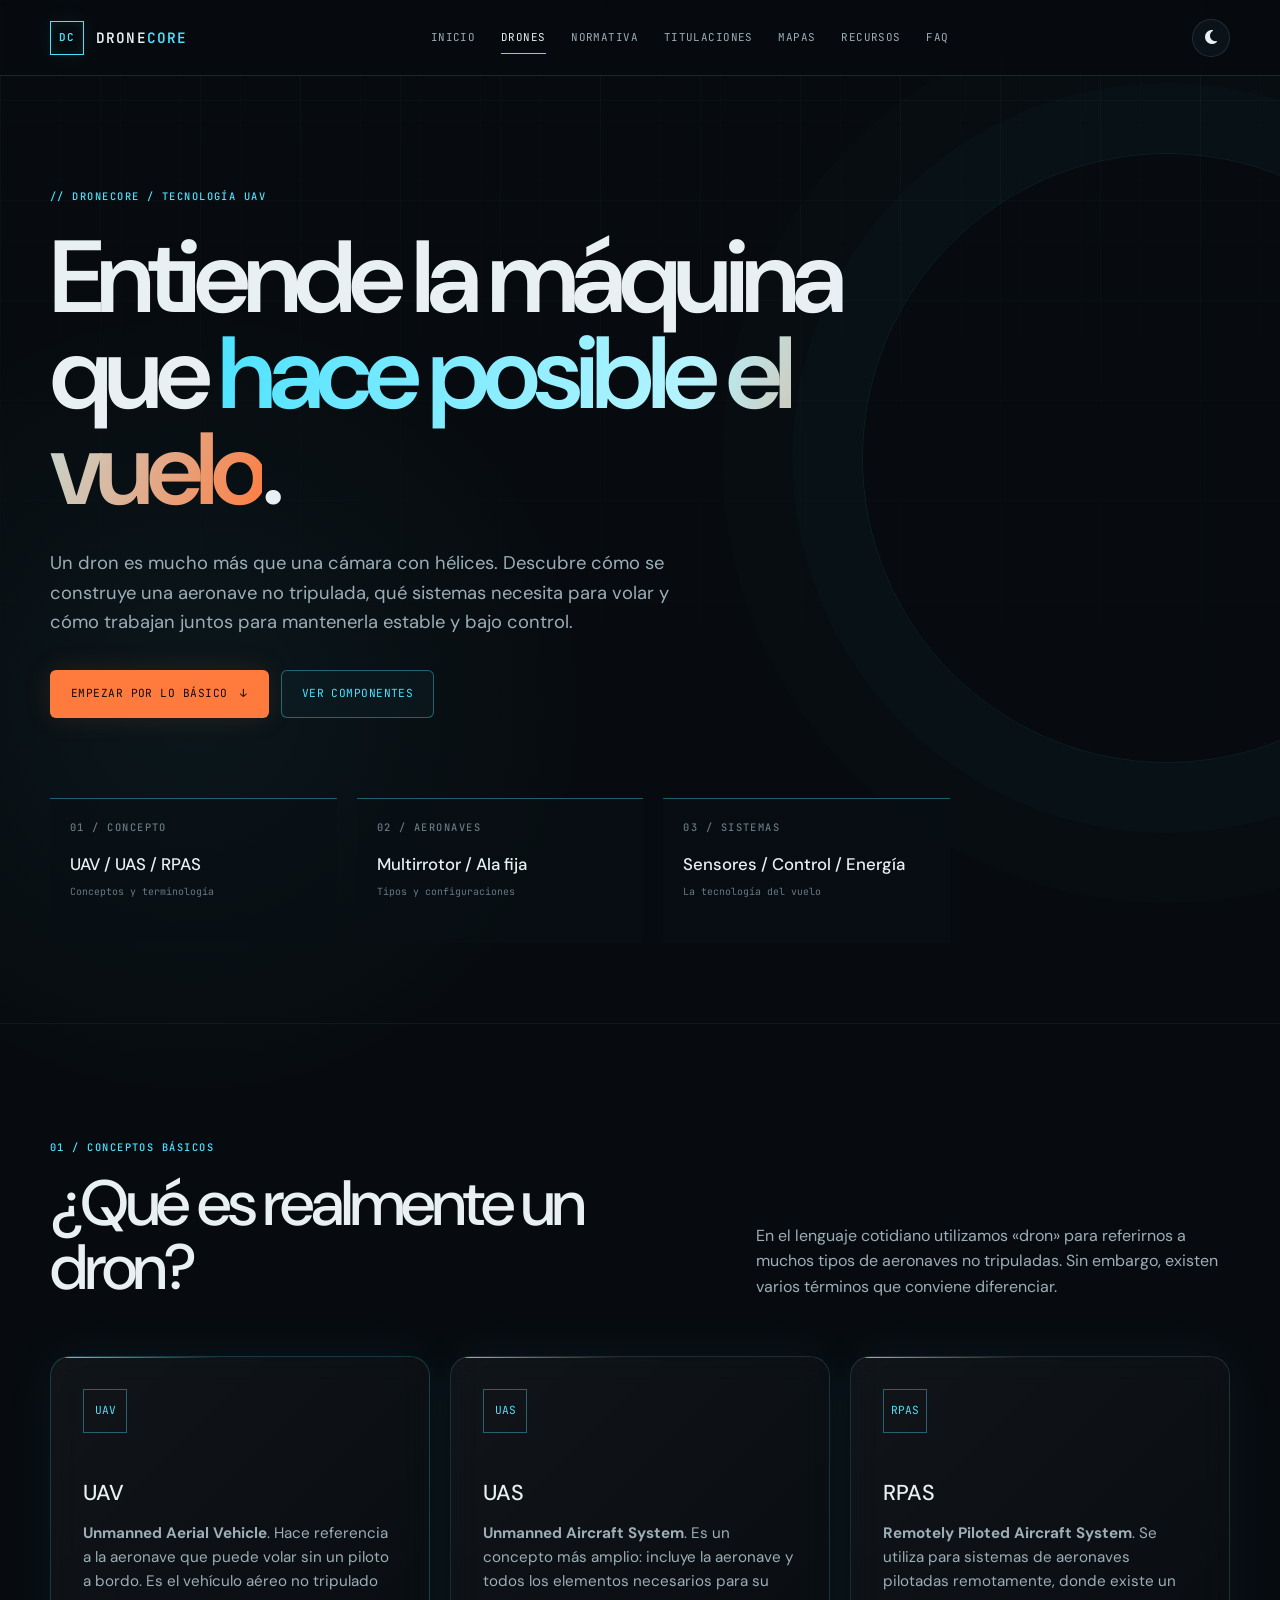
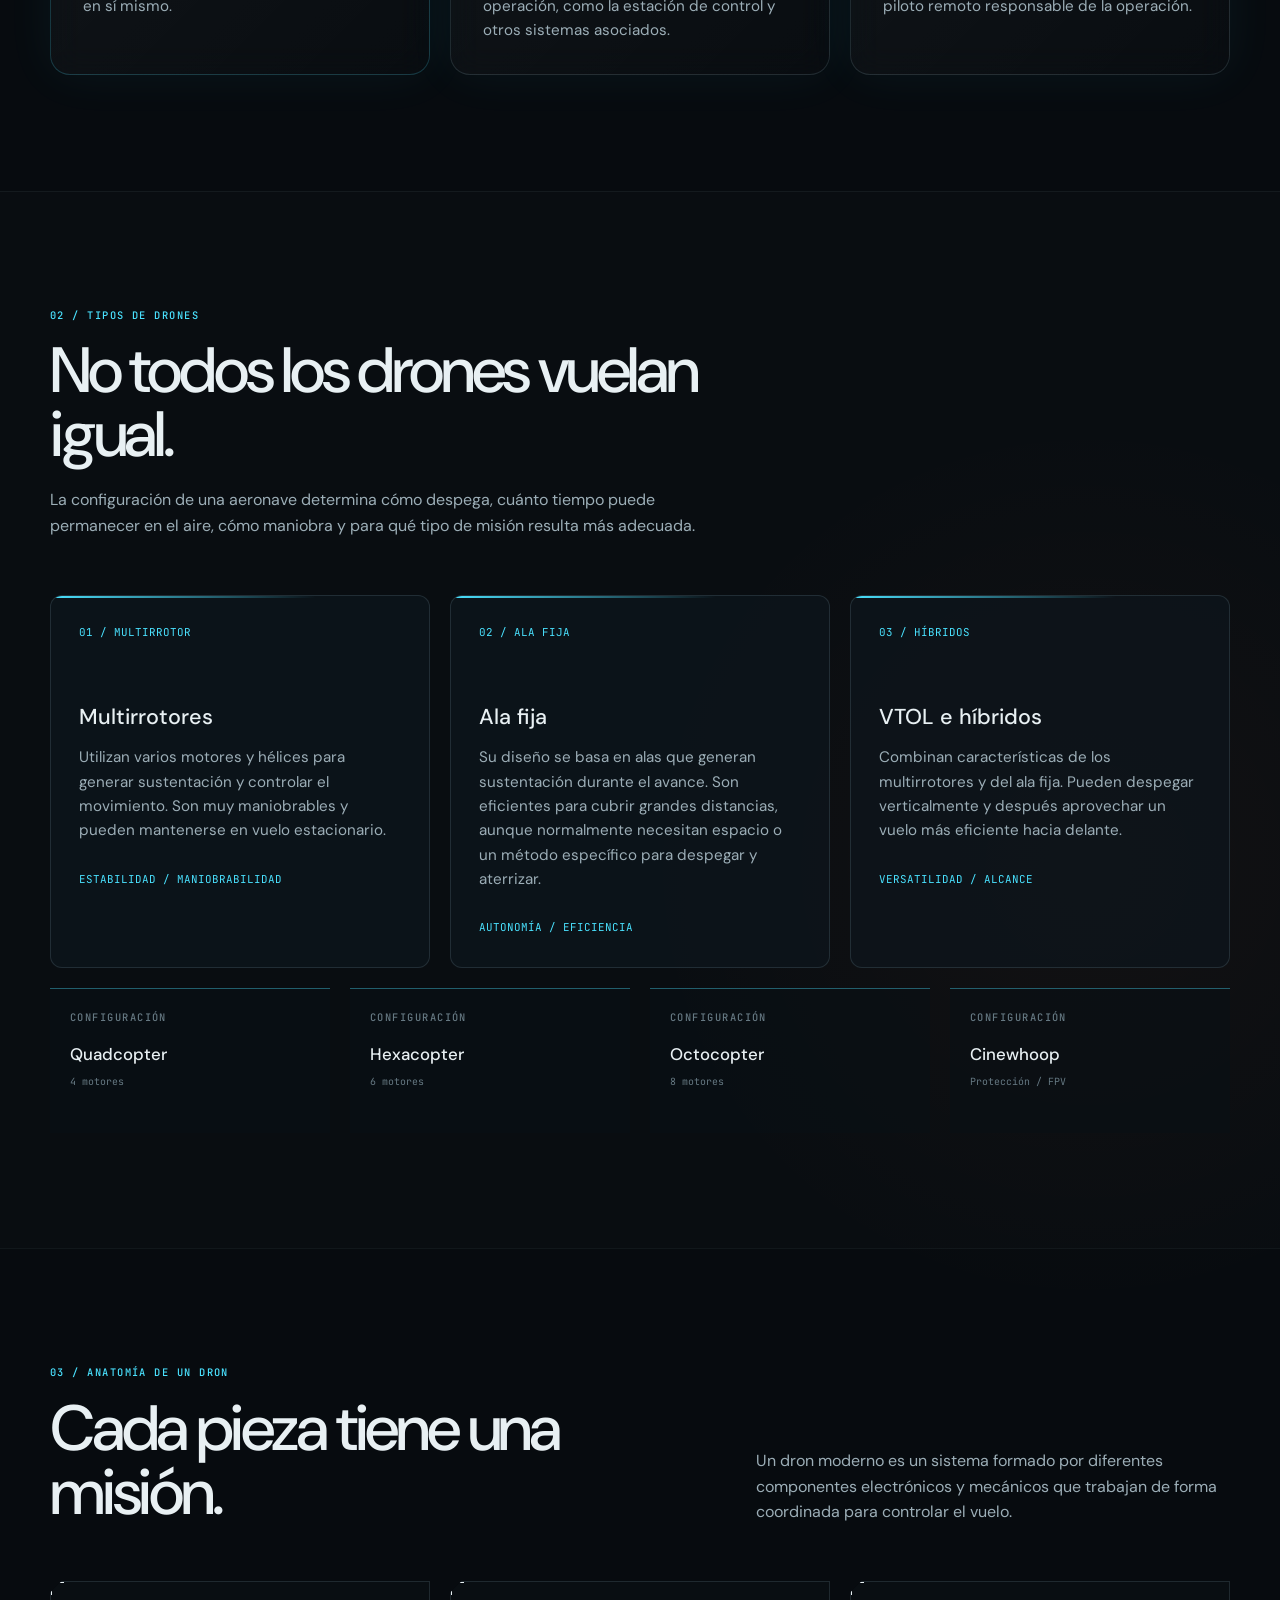
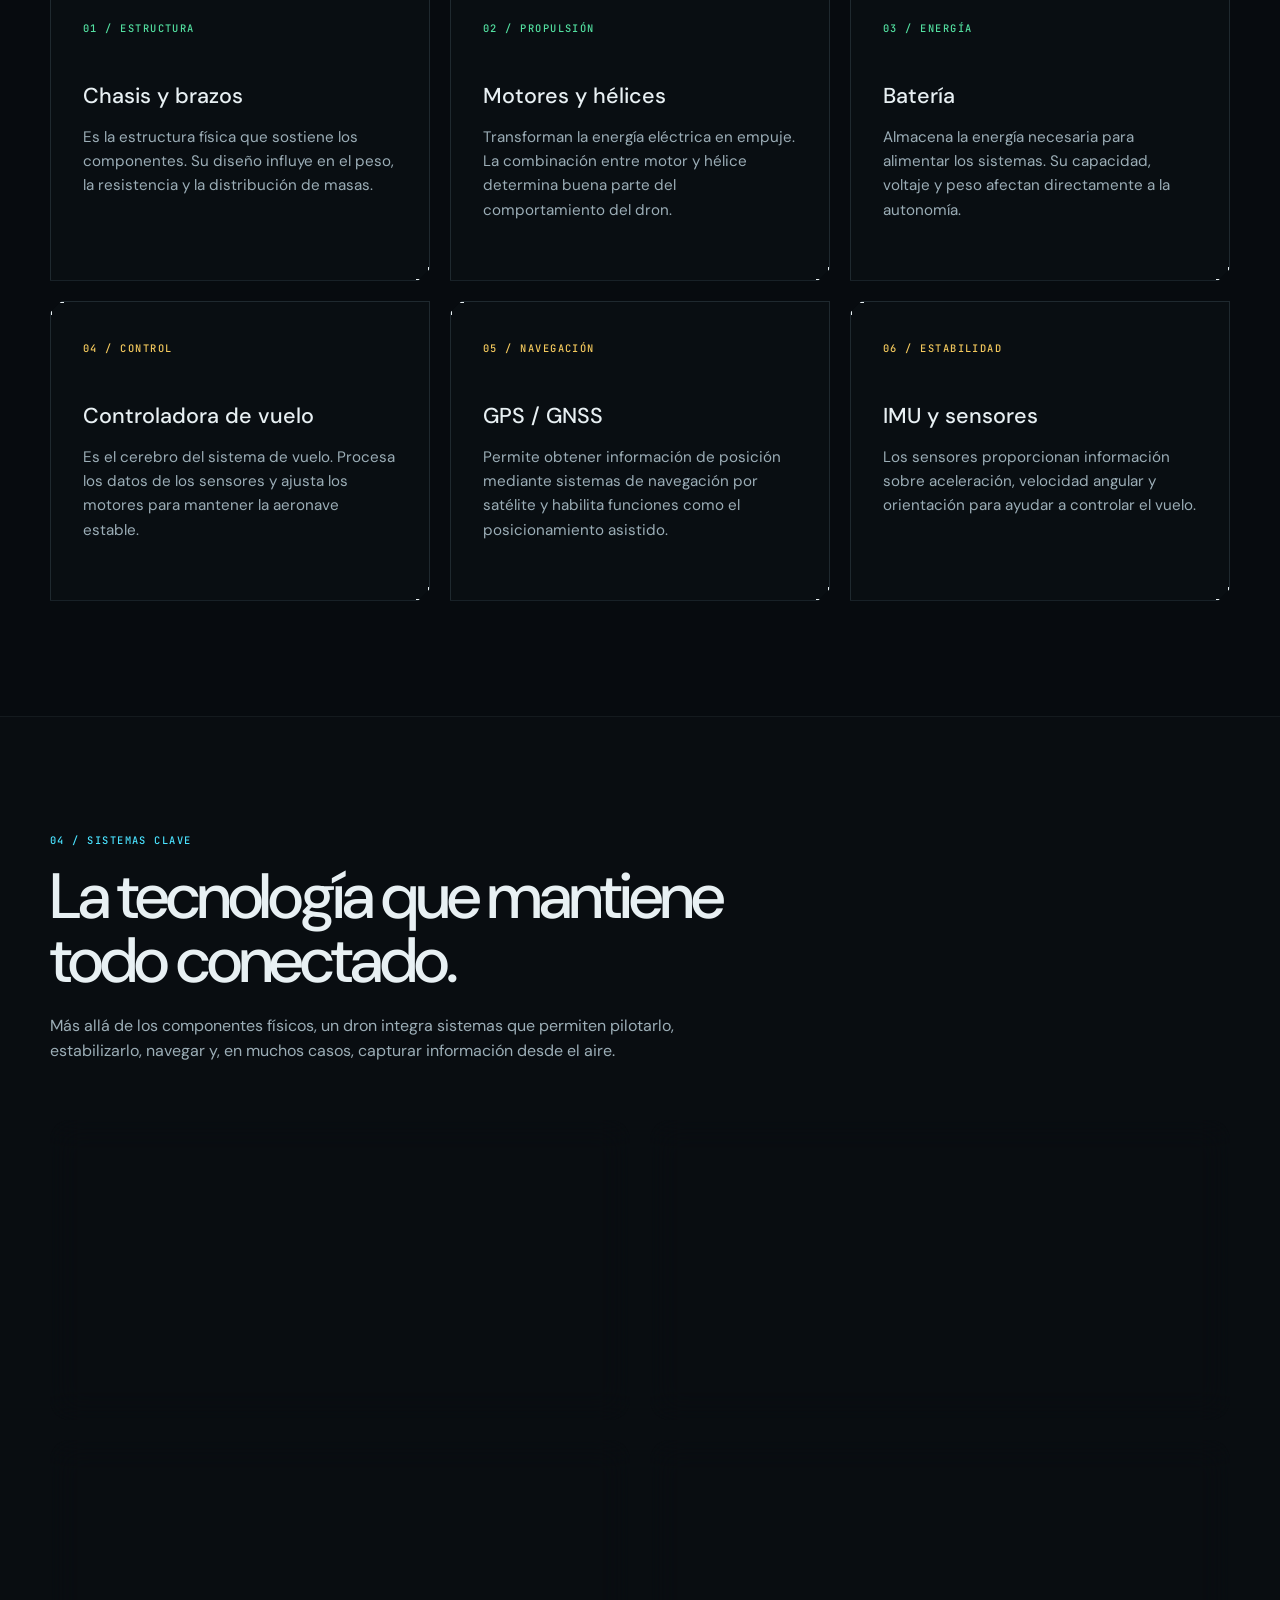
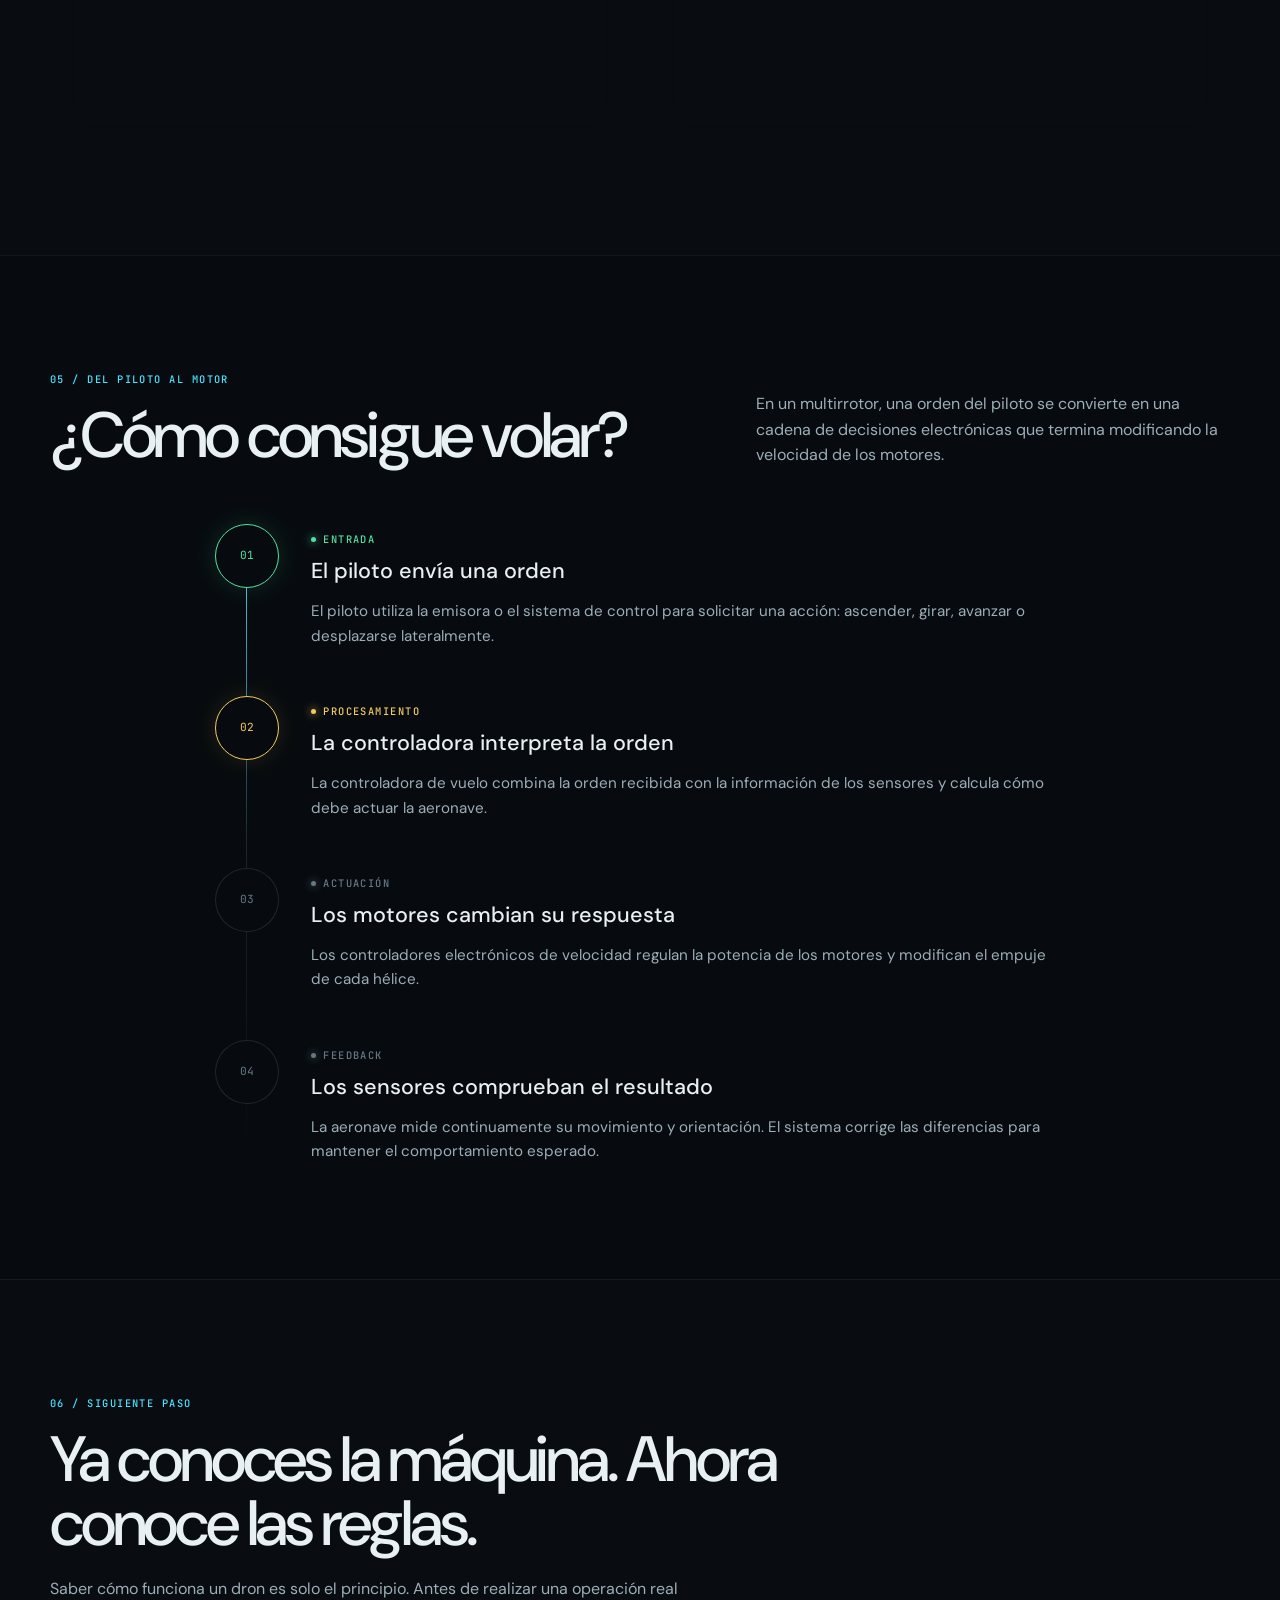
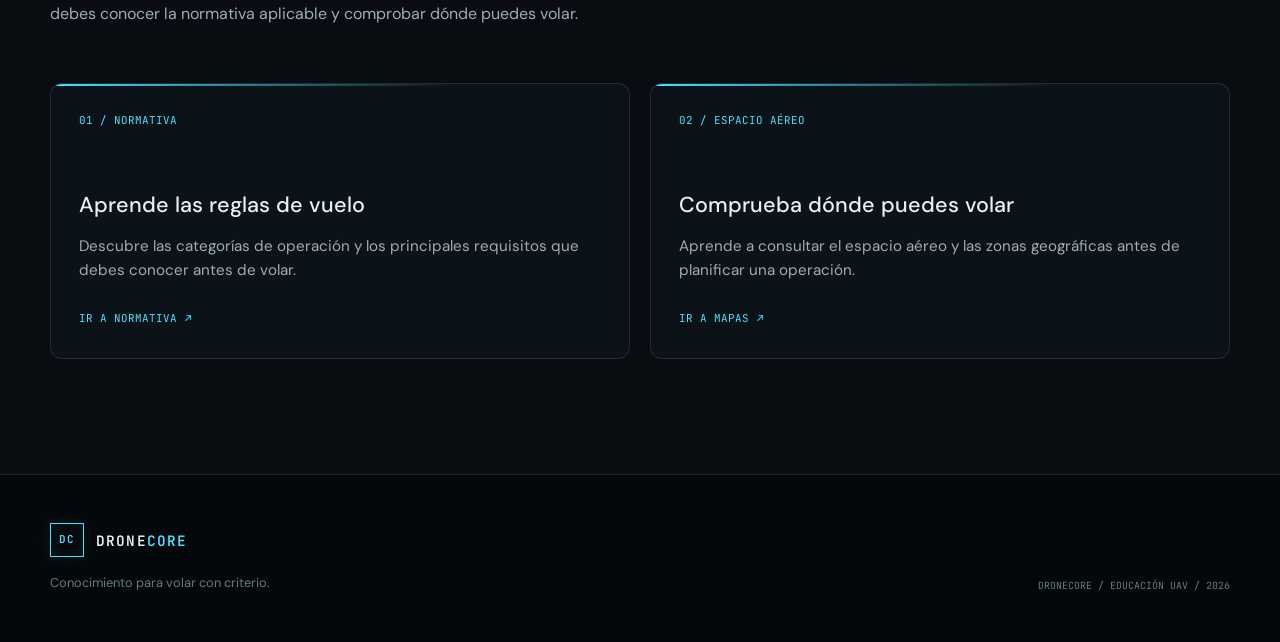
==== commit db31fecb: "mejoras visuales y añadida mas informacion" ====
--- a/drones.html
+++ b/drones.html
@@ -47,18 +47,6 @@
         </nav>
     </header>
 
-    <div class="scroll-drone" id="scroll-drone" aria-hidden="true">
-        <iframe class="flight-model" title="Modelo 3D de dron durante el recorrido" loading="eager" tabindex="-1" allow="autoplay; fullscreen; xr-spatial-tracking" src="https://sketchfab.com/models/36365bad0ebd46428e6241676725dcec/embed?autostart=1&amp;transparent=1&amp;ui_infos=0&amp;ui_controls=0&amp;ui_general_controls=0&amp;ui_animations=0&amp;ui_annotations=0&amp;ui_help=0&amp;ui_inspector=0&amp;ui_fullscreen=0&amp;ui_stop=0&amp;ui_hint=0&amp;ui_watermark=0&amp;ui_watermark_link=0"></iframe>
-        <div class="drone-model">
-            <span class="drone-shadow"></span>
-            <span class="drone-arm drone-arm--nw"><span class="drone-motor"><i></i></span></span>
-            <span class="drone-arm drone-arm--ne"><span class="drone-motor"><i></i></span></span>
-            <span class="drone-arm drone-arm--sw"><span class="drone-motor"><i></i></span></span>
-            <span class="drone-arm drone-arm--se"><span class="drone-motor"><i></i></span></span>
-            <span class="drone-body"><b class="drone-battery"></b><b class="drone-gps"></b><b class="drone-camera"></b></span>
-        </div>
-    </div>
-
     <main>
         <section class="hero" id="inicio">
             <div class="hero__grid" aria-hidden="true"></div>
@@ -215,20 +203,6 @@
                     </p>
                 </div>
 
-                <div class="anatomy-stage" id="anatomy-stage">
-                    <div class="anatomy-callouts anatomy-callouts--left">
-                        <div class="anatomy-callout"><b>01</b><span><strong>Hélices y motores</strong><small>Generan el empuje y controlan cada maniobra.</small></span></div>
-                        <div class="anatomy-callout"><b>02</b><span><strong>Chasis y brazos</strong><small>La estructura que une y protege los sistemas.</small></span></div>
-                        <div class="anatomy-callout"><b>03</b><span><strong>Cámara y gimbal</strong><small>Captura imagen estable durante el vuelo.</small></span></div>
-                    </div>
-                    <iframe class="anatomy-model" title="Modelo 3D interactivo de un dron DJI Tello" loading="lazy" allow="autoplay; fullscreen; xr-spatial-tracking" src="https://sketchfab.com/models/36365bad0ebd46428e6241676725dcec/embed?autostart=1&amp;transparent=1&amp;ui_infos=0&amp;ui_controls=0&amp;ui_general_controls=0&amp;ui_animations=0&amp;ui_annotations=0&amp;ui_help=0&amp;ui_inspector=0&amp;ui_fullscreen=0&amp;ui_stop=0&amp;ui_hint=0&amp;ui_watermark=0&amp;ui_watermark_link=0"></iframe>
-                    <div class="anatomy-callouts anatomy-callouts--right">
-                        <div class="anatomy-callout"><b>04</b><span><strong>Batería</strong><small>Alimenta motores, cámara y controladora.</small></span></div>
-                        <div class="anatomy-callout"><b>05</b><span><strong>GPS / IMU</strong><small>Ayudan a conocer posición, orientación y movimiento.</small></span></div>
-                    </div>
-                    <p class="anatomy-credit">Modelo 3D: <a href="https://sketchfab.com/3d-models/dji-tello-36365bad0ebd46428e6241676725dcec" target="_blank" rel="noopener">DJI Tello por Temoor</a> · CC Attribution</p>
-                </div>
-
                 <div class="grid grid--3">
                     <article class="hud-card">
                         <span class="status status--active">01 / ESTRUCTURA</span>
--- a/css/styles.css
+++ b/css/styles.css
@@ -38,6 +38,7 @@
 html {
     scroll-behavior: smooth;
     scroll-padding-top: calc(var(--header-height) + 24px);
+    overflow-x: hidden;
 }
 
 body {
@@ -352,6 +353,308 @@
     margin-top: 5rem;
 }
 
+/* Dron CSS 3D que acompaña el recorrido de la página de tecnología. */
+.scroll-drone {
+    --flight-x: 125vw;
+    --flight-y: 12vh;
+    --flight-rotate: -18deg;
+    --flight-scale: .62;
+    position: fixed;
+    top: 0;
+    left: 0;
+    z-index: 20;
+    width: 330px;
+    height: 270px;
+    pointer-events: none;
+    opacity: 0;
+    perspective: 900px;
+    transform: translate3d(var(--flight-x), var(--flight-y), 0) rotate(var(--flight-rotate)) scale(var(--flight-scale));
+    transform-origin: center;
+    transition: opacity 180ms ease, transform 120ms linear;
+}
+
+.scroll-drone.is-flying,
+.scroll-drone.is-anatomy {
+    opacity: 1;
+}
+
+.flight-model {
+    display: block;
+    width: 100%;
+    height: 100%;
+    border: 0;
+    background: transparent;
+    opacity: 0;
+    transition: opacity 180ms ease;
+}
+
+.scroll-drone.is-flying .flight-model { opacity: 1; }
+.scroll-drone .drone-model { display: none; }
+
+.drone-model {
+    position: absolute;
+    top: 58px;
+    left: 55px;
+    width: 220px;
+    height: 150px;
+    transform: rotateX(55deg) rotateZ(-8deg);
+    transform-style: preserve-3d;
+}
+
+.drone-shadow {
+    position: absolute;
+    top: 55px;
+    left: 22px;
+    width: 180px;
+    height: 76px;
+    border-radius: 50%;
+    background: rgba(0, 0, 0, .48);
+    filter: blur(18px);
+    transform: translateZ(-42px);
+}
+
+.drone-body {
+    position: absolute;
+    top: 40px;
+    left: 57px;
+    width: 106px;
+    height: 72px;
+    border: 2px solid rgba(183, 245, 255, .38);
+    border-radius: 38px 38px 28px 28px;
+    background: linear-gradient(145deg, #34454d 0%, #14232c 48%, #071015 100%);
+    box-shadow: inset 10px 8px 16px rgba(255,255,255,.1), inset -10px -9px 17px rgba(0,0,0,.55), 0 13px 26px rgba(0,0,0,.42);
+    transform: translateZ(19px);
+}
+
+.drone-battery {
+    position: absolute;
+    top: 20px;
+    left: 25px;
+    width: 54px;
+    height: 34px;
+    border: 1px solid rgba(74, 226, 255, .42);
+    border-radius: 11px;
+    background: linear-gradient(135deg, #233b46, #0c171d);
+    box-shadow: inset 0 0 11px rgba(74, 226, 255, .13);
+    transition: transform 480ms cubic-bezier(.2,.8,.2,1);
+}
+
+.drone-gps {
+    position: absolute;
+    top: 7px;
+    left: 43px;
+    width: 22px;
+    height: 9px;
+    border-radius: 50%;
+    background: #79efff;
+    box-shadow: 0 0 13px rgba(74, 226, 255, .85);
+    transition: transform 480ms cubic-bezier(.2,.8,.2,1);
+}
+
+.drone-camera {
+    position: absolute;
+    bottom: -30px;
+    left: 33px;
+    width: 38px;
+    height: 32px;
+    border: 3px solid #526873;
+    border-radius: 10px;
+    background: radial-gradient(circle at 50% 45%, #4ae2ff 0 13%, #071015 17% 44%, #273b44 47%);
+    box-shadow: 0 8px 13px rgba(0,0,0,.48), inset 0 0 7px rgba(74,226,255,.3);
+    transform: translateZ(-8px) rotateX(-32deg);
+    transition: transform 480ms cubic-bezier(.2,.8,.2,1);
+}
+
+.drone-arm {
+    position: absolute;
+    top: 71px;
+    left: 103px;
+    width: 100px;
+    height: 13px;
+    border: 1px solid rgba(181, 223, 235, .3);
+    border-radius: 999px;
+    background: linear-gradient(#2a3e48, #0a1419);
+    transform-origin: 0 50%;
+    box-shadow: 0 6px 9px rgba(0,0,0,.35);
+}
+
+.drone-arm--nw { transform: rotate(-142deg) translateZ(8px); }
+.drone-arm--ne { transform: rotate(-38deg) translateZ(8px); }
+.drone-arm--sw { transform: rotate(142deg) translateZ(8px); }
+.drone-arm--se { transform: rotate(38deg) translateZ(8px); }
+
+.drone-motor {
+    position: absolute;
+    right: -13px;
+    top: -9px;
+    width: 29px;
+    height: 29px;
+    border: 2px solid #72909a;
+    border-radius: 50%;
+    background: radial-gradient(circle, #4ae2ff 0 8%, #17262d 12% 48%, #080f13 51%);
+    box-shadow: 0 0 13px rgba(74,226,255,.25), inset 0 0 8px #000;
+}
+
+.drone-motor::before,
+.drone-motor::after {
+    position: absolute;
+    top: 11px;
+    left: -26px;
+    width: 76px;
+    height: 6px;
+    border-radius: 100%;
+    background: linear-gradient(90deg, transparent, rgba(180,242,255,.88), transparent);
+    box-shadow: 0 0 11px rgba(74,226,255,.56);
+    content: '';
+}
+
+.drone-motor::after { transform: rotate(90deg); }
+.scroll-drone.is-flying .drone-motor::before { animation: propeller-spin .18s linear infinite; }
+.scroll-drone.is-flying .drone-motor::after { animation: propeller-spin .15s linear infinite reverse; }
+
+@keyframes propeller-spin { to { transform: rotate(360deg); } }
+
+.anatomy-stage {
+    position: relative;
+    min-height: 560px;
+    margin: 2.5rem 0 1.75rem;
+    overflow: hidden;
+    border: 1px solid var(--color-border);
+    border-radius: var(--radius-lg);
+    background: radial-gradient(circle at 50% 46%, rgba(74,226,255,.12), transparent 27%), linear-gradient(rgba(74,226,255,.045) 1px, transparent 1px), linear-gradient(90deg, rgba(74,226,255,.045) 1px, transparent 1px), var(--color-bg-card);
+    background-size: auto, 28px 28px, 28px 28px, auto;
+}
+
+.anatomy-stage p {
+    position: absolute;
+    bottom: 1.25rem;
+    left: 50%;
+    z-index: 1;
+    margin: 0;
+    color: var(--color-text-muted);
+    font: .66rem var(--font-mono);
+    letter-spacing: .05em;
+    text-transform: uppercase;
+    transform: translateX(-50%);
+    white-space: nowrap;
+}
+
+.anatomy-stage i { color: var(--color-cyan); }
+.part-label { position: absolute; color: var(--color-cyan); font: 600 .57rem var(--font-mono); letter-spacing: .08em; opacity: 0; transition: opacity .35s ease .12s; }
+.part-label::after { position: absolute; top: 50%; width: 72px; border-top: 1px solid rgba(74,226,255,.65); content: ''; }
+.part-label--propulsion { top: 22px; right: -34px; }.part-label--propulsion::after { right: 100%; }
+.part-label--frame { top: 88px; left: -11px; }.part-label--frame::after { left: 100%; }
+.part-label--battery { top: 149px; right: -2px; }.part-label--battery::after { right: 100%; }
+.part-label--camera { bottom: 20px; left: -8px; }.part-label--camera::after { left: 100%; }
+.part-label--gps { bottom: 69px; right: -5px; }.part-label--gps::after { right: 100%; }
+.scroll-drone.is-anatomy .part-label { opacity: 1; }
+.scroll-drone.is-anatomy .drone-battery { transform: translate(-24px, -34px) translateZ(20px); }
+.scroll-drone.is-anatomy .drone-gps { transform: translate(34px, -27px) translateZ(12px); }
+.scroll-drone.is-anatomy .drone-camera { transform: translate(-22px, 29px) translateZ(-8px) rotateX(-32deg); }
+.scroll-drone.is-anatomy .drone-model { animation: anatomy-hover 2.6s ease-in-out infinite; }
+@keyframes anatomy-hover { 50% { transform: translateY(-8px) rotateX(55deg) rotateZ(-8deg); } }
+
+/* Panel de anatomía: el modelo real queda contenido dentro de su área. */
+.anatomy-stage {
+    display: grid;
+    min-height: 510px;
+    grid-template-columns: minmax(150px, .9fr) minmax(280px, 1.5fr) minmax(150px, .9fr);
+    align-items: center;
+    gap: .5rem;
+    padding: 2rem 1.15rem 3.5rem;
+    border: 0;
+    border-radius: 0;
+    background: none;
+}
+
+.anatomy-model {
+    width: 100%;
+    height: 390px;
+    border: 0;
+    opacity: .12;
+    filter: saturate(.85) contrast(1.08);
+    transition: opacity 500ms ease, transform 500ms cubic-bezier(.2,.8,.2,1);
+    transform: scale(.92);
+}
+
+.anatomy-stage.is-active .anatomy-model {
+    opacity: 1;
+    transform: scale(1);
+}
+
+.anatomy-callouts {
+    display: grid;
+    gap: 2rem;
+    opacity: .2;
+    transition: opacity 450ms ease 140ms, transform 450ms cubic-bezier(.2,.8,.2,1);
+}
+
+.anatomy-callouts--left { transform: translateX(-18px); }
+.anatomy-callouts--right { transform: translateX(18px); }
+.anatomy-stage.is-active .anatomy-callouts { opacity: 1; transform: translateX(0); }
+
+.anatomy-callout {
+    position: relative;
+    display: flex;
+    gap: .65rem;
+    align-items: flex-start;
+    color: var(--color-text-soft);
+}
+
+.anatomy-callout b {
+    flex: 0 0 auto;
+    color: var(--color-cyan);
+    font: .65rem var(--font-mono);
+}
+
+.anatomy-callout strong,
+.anatomy-callout small { display: block; }
+.anatomy-callout strong { color: var(--color-text); font-size: .8rem; line-height: 1.2; }
+.anatomy-callout small { margin-top: .3rem; font-size: .71rem; line-height: 1.45; }
+.anatomy-callouts--left .anatomy-callout::after,
+.anatomy-callouts--right .anatomy-callout::after { position: absolute; top: 8px; width: 25px; border-top: 1px solid rgba(74,226,255,.55); content: ''; }
+.anatomy-callouts--left .anatomy-callout::after { right: -30px; }
+.anatomy-callouts--right .anatomy-callout::after { left: -30px; }
+
+.anatomy-stage .anatomy-credit {
+    right: 1rem;
+    bottom: .75rem;
+    left: auto;
+    color: var(--color-text-muted);
+    font-size: .54rem;
+    transform: none;
+}
+
+.anatomy-credit a { color: var(--color-cyan); text-decoration: underline; text-underline-offset: 2px; }
+
+/* Acabado mate inspirado en drones de consumo, en lugar de un aspecto neón. */
+.scroll-drone .drone-body {
+    border-color: rgba(226, 239, 241, .72);
+    background: linear-gradient(145deg, #eef2f1 0%, #aab6b8 45%, #4c5b5f 100%);
+    box-shadow: inset 11px 9px 16px rgba(255,255,255,.45), inset -11px -10px 18px rgba(24,35,38,.38), 0 13px 26px rgba(0,0,0,.42);
+}
+
+.scroll-drone .drone-arm {
+    border-color: rgba(230, 239, 239, .52);
+    background: linear-gradient(#d4dddd, #607075 55%, #2f3d41);
+}
+
+.scroll-drone .drone-motor {
+    border-color: #bbc5c5;
+    background: radial-gradient(circle, #9ca8a9 0 8%, #455257 12% 48%, #1c2528 51%);
+    box-shadow: 0 0 9px rgba(255,255,255,.2), inset 0 0 8px #000;
+}
+
+.scroll-drone .drone-motor::before,
+.scroll-drone .drone-motor::after {
+    background: linear-gradient(90deg, transparent, rgba(220,232,233,.86), transparent);
+    box-shadow: 0 0 8px rgba(201,224,227,.35);
+}
+
+.scroll-drone .drone-battery { border-color: rgba(35,50,53,.55); background: linear-gradient(135deg, #536267, #1d282b); }
+.scroll-drone .drone-gps { background: #d6e1e0; box-shadow: 0 0 7px rgba(255,255,255,.45); }
+.scroll-drone .drone-camera { border-color: #89999c; }
+
 /* Sections */
 .section {
     position: relative;
@@ -820,6 +1123,33 @@
     border-color: var(--color-cyan);
     color: var(--color-cyan);
     box-shadow: 0 0 24px rgba(74, 226, 255, 0.12);
+}
+
+/* Progreso de lectura en las rutas paso a paso. */
+.timeline__item,
+.timeline__item .timeline__index,
+.timeline__item .status {
+    transition: color 260ms ease, border-color 260ms ease, background-color 260ms ease, box-shadow 260ms ease;
+}
+
+.timeline__item.is-complete .timeline__index {
+    border-color: var(--color-green);
+    color: var(--color-green);
+    box-shadow: 0 0 24px rgba(83, 224, 160, 0.14);
+}
+
+.timeline__item.is-complete .status {
+    color: var(--color-green);
+}
+
+.timeline__item.is-next .timeline__index {
+    border-color: var(--color-yellow);
+    color: var(--color-yellow);
+    box-shadow: 0 0 24px rgba(244, 201, 93, 0.12);
+}
+
+.timeline__item.is-next .status {
+    color: var(--color-yellow);
 }
 
 .timeline__item .status {
@@ -996,6 +1326,40 @@
         align-items: flex-start;
         flex-direction: column;
     }
+
+    .scroll-drone {
+        --flight-scale: .5;
+    }
+
+    .scroll-drone.is-anatomy {
+        --flight-x: calc(50vw - 165px) !important;
+        --flight-y: calc(50vh - 135px) !important;
+        --flight-scale: .68 !important;
+    }
+
+    .anatomy-stage {
+        min-height: 760px;
+        grid-template-columns: 1fr;
+        grid-template-rows: auto 290px auto;
+        gap: 1.25rem;
+        padding: 1.5rem 1.25rem 3.5rem;
+    }
+
+    .anatomy-model { height: 290px; grid-row: 2; }
+    .anatomy-callouts { grid-template-columns: 1fr 1fr; gap: 1.25rem; }
+    .anatomy-callouts--left { grid-row: 1; }
+    .anatomy-callouts--right { grid-row: 3; }
+    .anatomy-callouts--left .anatomy-callout::after,
+    .anatomy-callouts--right .anatomy-callout::after { display: none; }
+    .anatomy-stage .anatomy-credit { right: 50%; transform: translateX(50%); white-space: nowrap; }
+
+    .part-label {
+        font-size: .48rem;
+    }
+
+    .part-label::after {
+        width: 42px;
+    }
 }
 
 @media (prefers-reduced-motion: reduce) {
@@ -1010,6 +1374,10 @@
         transition-duration: 0.01ms !important;
         animation-duration: 0.01ms !important;
         animation-iteration-count: 1 !important;
+    }
+
+    .scroll-drone {
+        display: none;
     }
 }
 
@@ -1040,7 +1408,10 @@
 .resource-card { display: flex; flex-direction: column; gap: .65rem; padding: 1.4rem; border: 1px solid var(--color-border); border-radius: var(--radius-md); background: var(--color-bg-card); transition: transform .2s ease, border-color .2s ease; }
 .resource-card:hover { border-color: var(--color-border-strong); transform: translateY(-3px); }
 .resource-card p { color: var(--color-text-soft); font-size: .9rem; }
-.resource-card i { color: var(--color-cyan); font-size: 1.25rem; }
+.resource-card > i { display: block; color: var(--color-cyan); font-size: 1.25rem; line-height: 1; }
+.content-section > .grid {
+    margin-top: 2rem;
+}
 .search-wrap { position: relative; margin: 1.5rem 0 2.2rem; }
 .search-wrap input { width: 100%; padding: .95rem 1rem .95rem 2.8rem; border: 1px solid var(--color-border); border-radius: 999px; outline: 0; background: var(--color-bg-card); color: var(--color-text); }
 .search-wrap i { position: absolute; top: 50%; left: 1rem; color: var(--color-text-muted); transform: translateY(-50%); }
@@ -1054,5 +1425,18 @@
 .reveal { opacity: 0; transform: translateY(16px); transition: opacity .55s ease, transform .55s ease; }
 .reveal.is-visible { opacity: 1; transform: none; }
 [data-theme="light"] { --color-bg:#f7fafb; --color-bg-soft:#eef4f6; --color-bg-card:rgba(255,255,255,.78); --color-bg-card-solid:#fff; --color-surface:#fff; --color-border:rgba(17,54,67,.14); --color-border-strong:rgba(0,139,174,.45); --color-text:#13242b; --color-text-soft:#52666e; --color-text-muted:#71858d; --color-cyan:#007f9f; --color-cyan-soft:rgba(0,127,159,.1); }
-[data-theme="light"] .site-header, [data-theme="light"] .mobile-nav { background: rgba(247,250,251,.92); }
+[data-theme="light"] .site-header { background: rgba(247,250,251,.97); }
+[data-theme="light"] .mobile-nav { border-color: rgba(17,54,67,.16); background: #f7fafb; box-shadow: 0 18px 28px rgba(20,52,63,.12); }
+[data-theme="light"] .mobile-nav .nav-link { color: #243940; }
+[data-theme="light"] .mobile-nav .nav-link.is-active { color: #007f9f; }
+[data-theme="light"] .data-card { border: 1px solid rgba(0,127,159,.18); border-top: 2px solid var(--color-cyan); background: rgba(255,255,255,.9); box-shadow: 0 10px 24px rgba(25,66,78,.07); }
+[data-theme="light"] .data-card__label, [data-theme="light"] .data-card__meta { color: #5c747d; }
+[data-theme="light"] .data-card__value { color: #172e36; }
+[data-theme="light"] .tech-card:hover { border-color: rgba(0,127,159,.38); background: #eaf6f8; box-shadow: 0 12px 25px rgba(25,97,115,.1); }
+[data-theme="light"] .tech-card:hover h3 { color: #102f39; }
+[data-theme="light"] .tech-card:hover p { color: #42616b; }
+[data-theme="light"] .tech-card:hover .card-link { color: #006d89; }
+[data-theme="light"] .hud-card { background: rgba(255,255,255,.9); }
+[data-theme="light"] .glass-card { background: linear-gradient(135deg, rgba(255,255,255,.96), rgba(235,245,247,.8)); }
+.grid > *, .page-layout > * { min-width: 0; }
 @media (max-width: 850px) { .page-layout { grid-template-columns: 1fr; gap: 2rem; } .page-index { display: none; } }
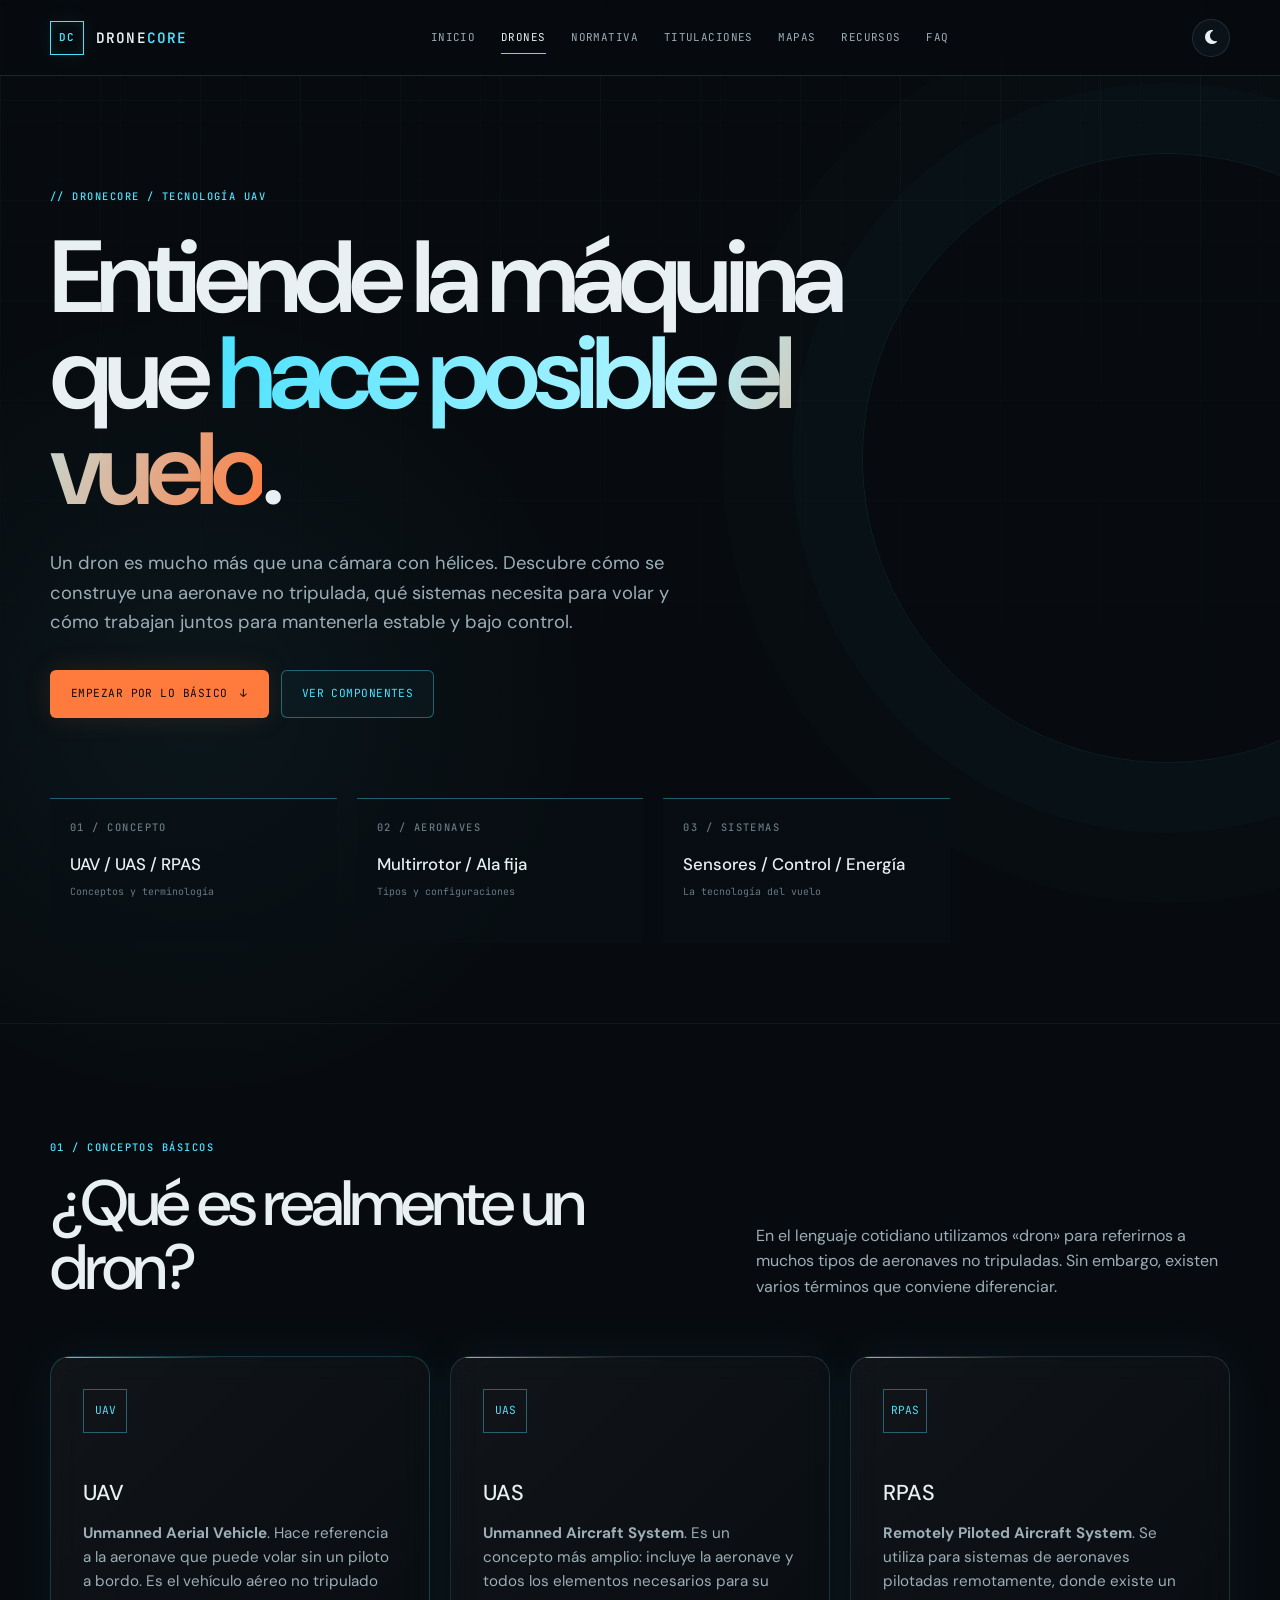
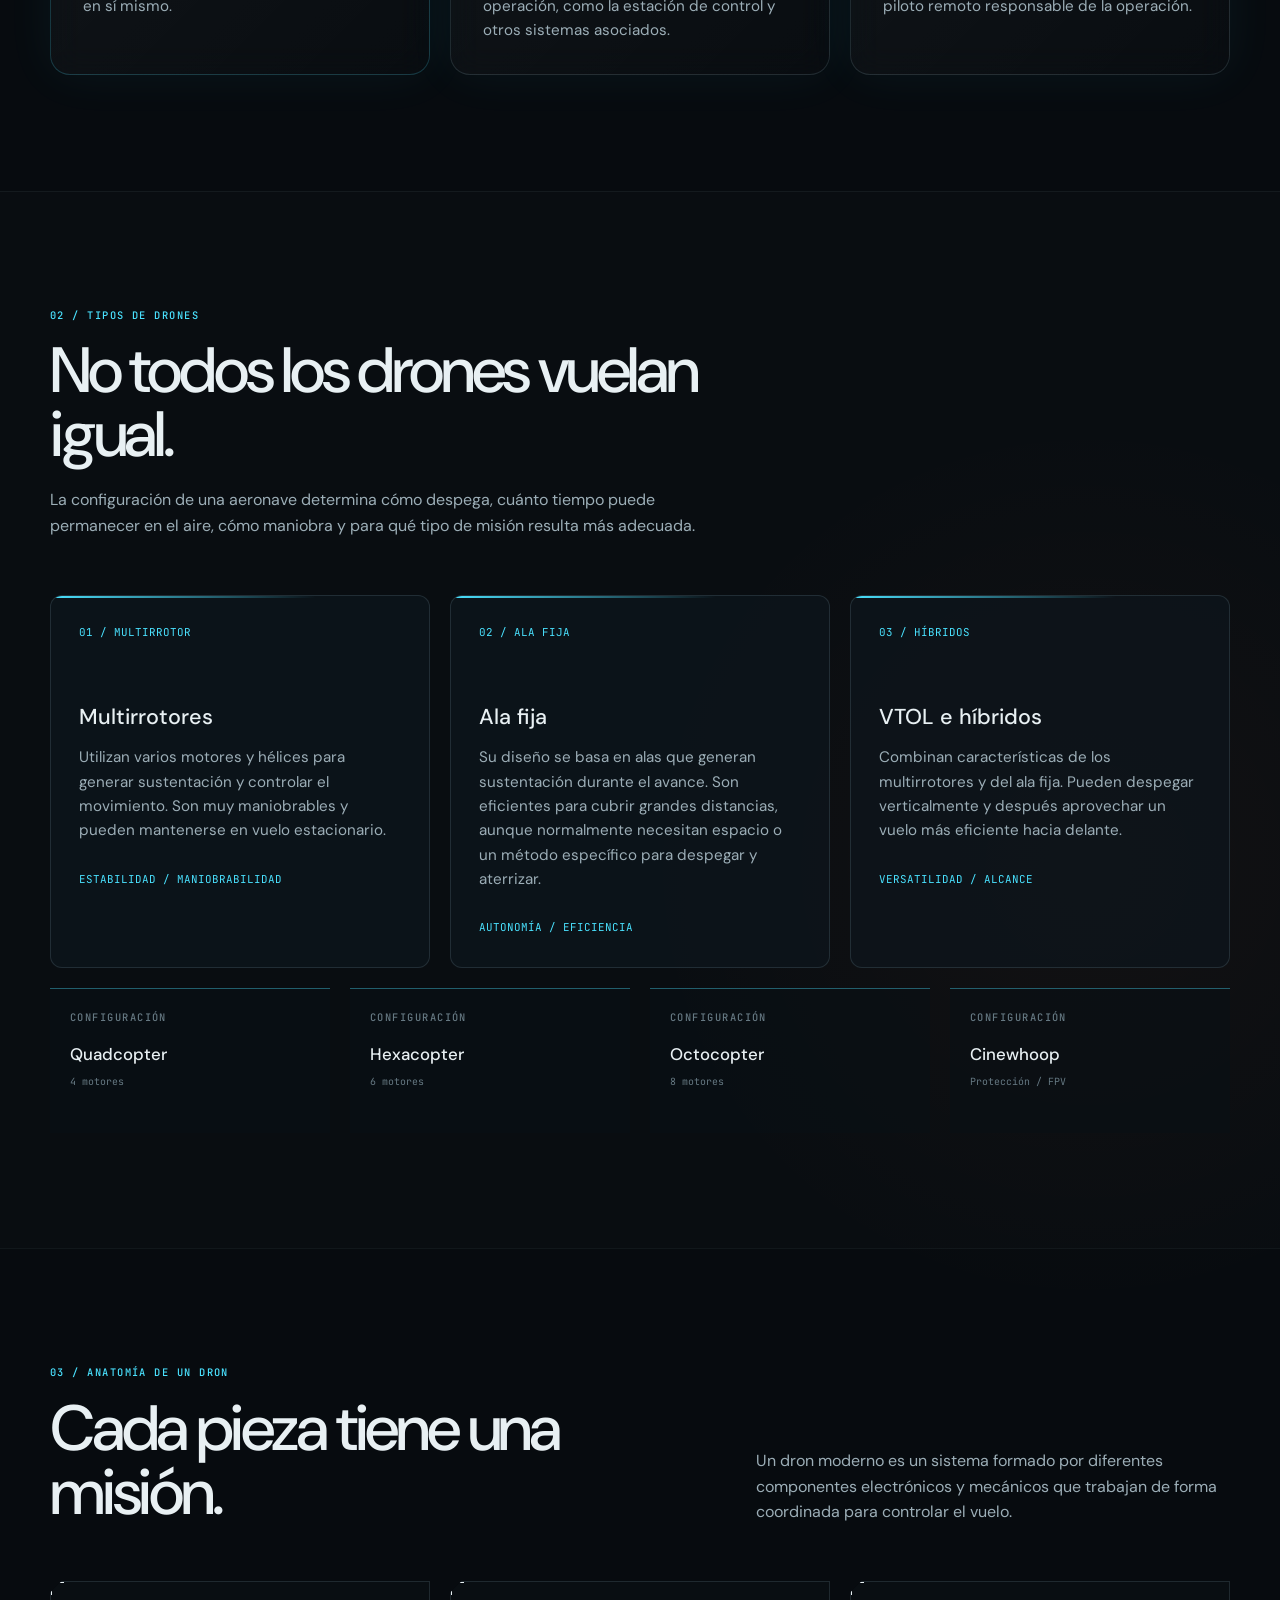
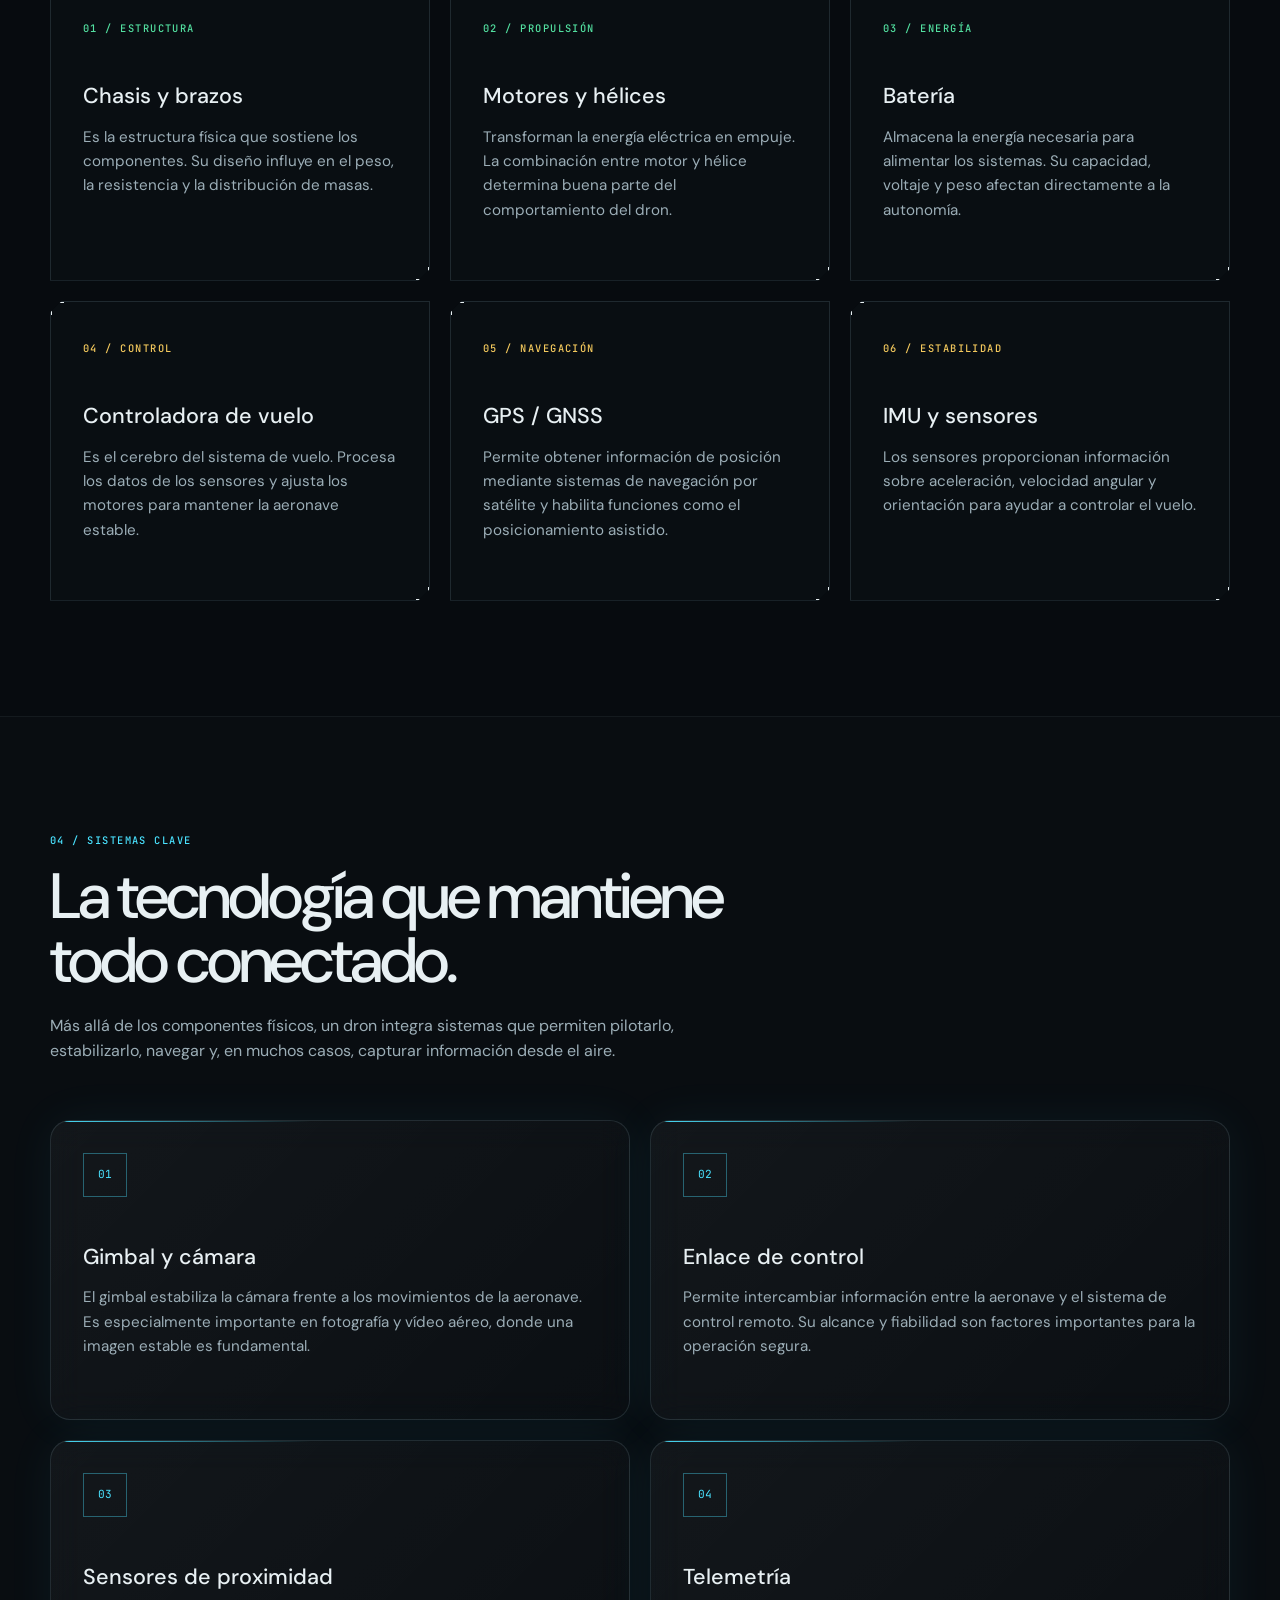
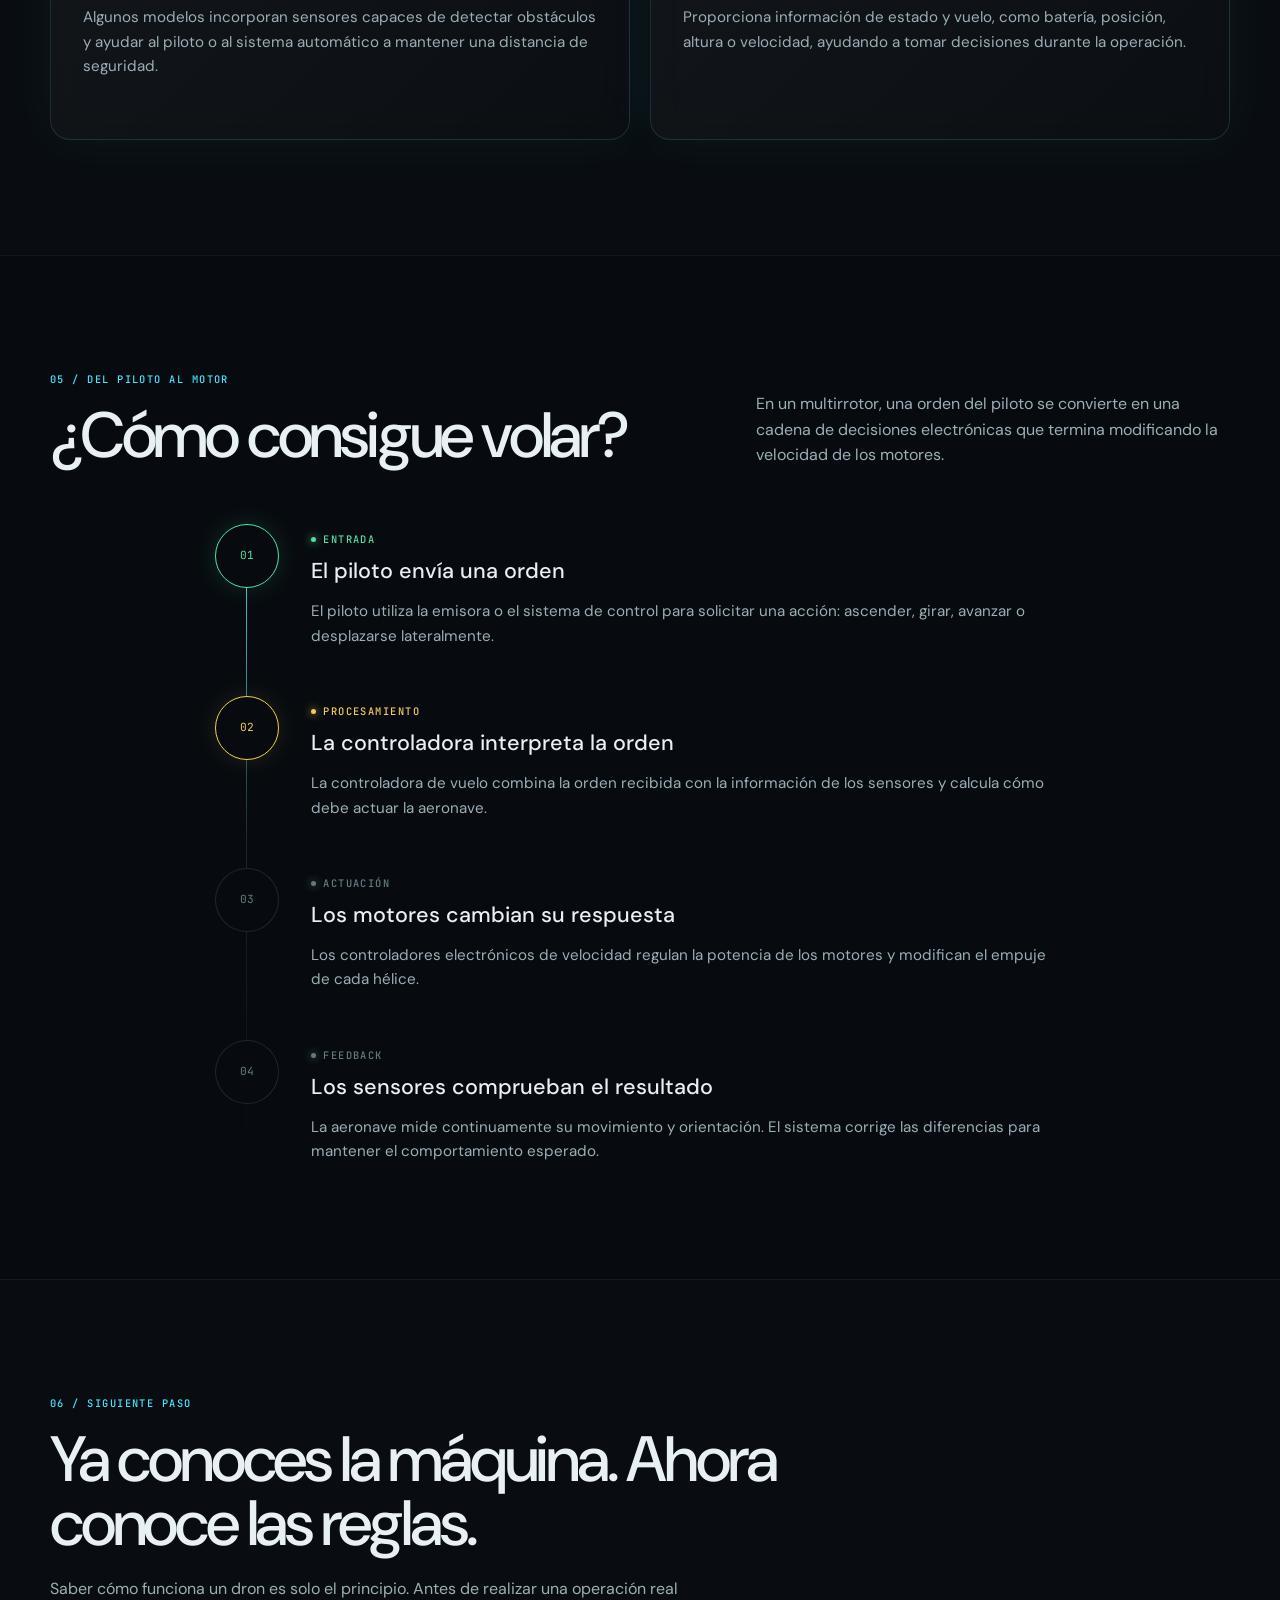
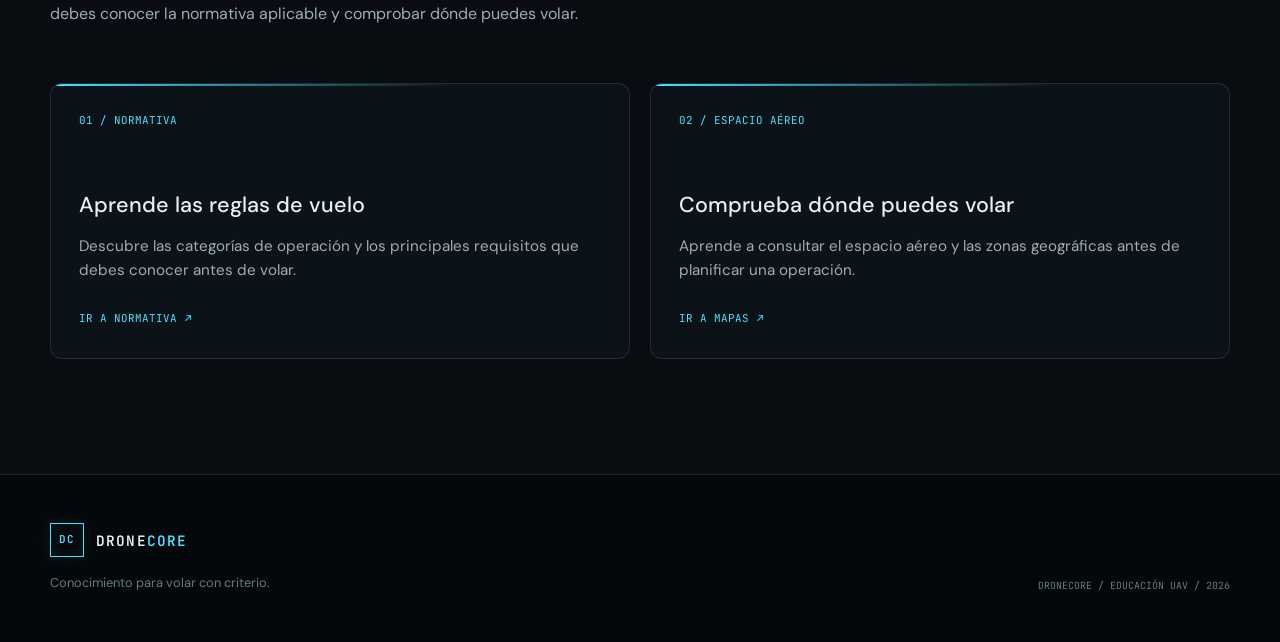
==== commit 1cfd18b4: "formateo añadido al codigo" ====
--- a/drones.html
+++ b/drones.html
@@ -1,9 +1,11 @@
 <!DOCTYPE html>
 <html lang="es">
+
 <head>
     <meta charset="UTF-8">
     <meta name="viewport" content="width=device-width, initial-scale=1.0">
-    <meta name="description" content="Descubre qué es un dron, cómo funciona, qué tipos existen y cuáles son sus principales componentes y sistemas.">
+    <meta name="description"
+        content="Descubre qué es un dron, cómo funciona, qué tipos existen y cuáles son sus principales componentes y sistemas.">
     <meta property="og:title" content="Todo sobre drones | DroneCore">
     <meta property="og:description" content="Tecnología, tipos y componentes explicados con claridad.">
     <meta name="theme-color" content="#070b0f">
@@ -11,6 +13,7 @@
     <link rel="stylesheet" href="https://cdnjs.cloudflare.com/ajax/libs/font-awesome/6.6.0/css/all.min.css">
     <link rel="stylesheet" href="css/styles.css">
 </head>
+
 <body>
     <header class="site-header">
         <div class="container site-header__inner">
@@ -29,11 +32,13 @@
                 <a class="nav-link" href="faq.html">FAQ</a>
             </nav>
 
-            <div class="header-actions"><button class="theme-toggle" type="button" aria-label="Cambiar tema"><i class="fa-solid fa-moon"></i></button><button class="nav-toggle" type="button" aria-label="Abrir menú de navegación" aria-expanded="false" aria-controls="mobile-nav">
-                <span></span>
-                <span></span>
-                <span></span>
-            </button></div>
+            <div class="header-actions"><button class="theme-toggle" type="button" aria-label="Cambiar tema"><i
+                        class="fa-solid fa-moon"></i></button><button class="nav-toggle" type="button"
+                    aria-label="Abrir menú de navegación" aria-expanded="false" aria-controls="mobile-nav">
+                    <span></span>
+                    <span></span>
+                    <span></span>
+                </button></div>
         </div>
 
         <nav class="mobile-nav" id="mobile-nav" aria-label="Navegación móvil" aria-hidden="true">
@@ -54,11 +59,13 @@
                 <p class="hero__eyebrow">// DRONECORE / TECNOLOGÍA UAV</p>
                 <h1 class="hero__title">Entiende la máquina que <span>hace posible el vuelo</span>.</h1>
                 <p class="hero__description">
-                    Un dron es mucho más que una cámara con hélices. Descubre cómo se construye una aeronave no tripulada,
+                    Un dron es mucho más que una cámara con hélices. Descubre cómo se construye una aeronave no
+                    tripulada,
                     qué sistemas necesita para volar y cómo trabajan juntos para mantenerla estable y bajo control.
                 </p>
                 <div class="hero__actions">
-                    <a class="btn btn--primary" href="#que-es">Empezar por lo básico <span aria-hidden="true">↓</span></a>
+                    <a class="btn btn--primary" href="#que-es">Empezar por lo básico <span
+                            aria-hidden="true">↓</span></a>
                     <a class="btn btn--secondary" href="#componentes">Ver componentes</a>
                 </div>
 
@@ -90,7 +97,8 @@
                         <h2 class="section__title">¿Qué es realmente un dron?</h2>
                     </div>
                     <p class="section__description">
-                        En el lenguaje cotidiano utilizamos «dron» para referirnos a muchos tipos de aeronaves no tripuladas.
+                        En el lenguaje cotidiano utilizamos «dron» para referirnos a muchos tipos de aeronaves no
+                        tripuladas.
                         Sin embargo, existen varios términos que conviene diferenciar.
                     </p>
                 </div>
@@ -100,7 +108,8 @@
                         <div class="icon-box" aria-hidden="true">UAV</div>
                         <h3>UAV</h3>
                         <p>
-                            <strong>Unmanned Aerial Vehicle</strong>. Hace referencia a la aeronave que puede volar sin un piloto
+                            <strong>Unmanned Aerial Vehicle</strong>. Hace referencia a la aeronave que puede volar sin
+                            un piloto
                             a bordo. Es el vehículo aéreo no tripulado en sí mismo.
                         </p>
                     </article>
@@ -108,15 +117,18 @@
                         <div class="icon-box" aria-hidden="true">UAS</div>
                         <h3>UAS</h3>
                         <p>
-                            <strong>Unmanned Aircraft System</strong>. Es un concepto más amplio: incluye la aeronave y todos los
-                            elementos necesarios para su operación, como la estación de control y otros sistemas asociados.
+                            <strong>Unmanned Aircraft System</strong>. Es un concepto más amplio: incluye la aeronave y
+                            todos los
+                            elementos necesarios para su operación, como la estación de control y otros sistemas
+                            asociados.
                         </p>
                     </article>
                     <article class="glass-card">
                         <div class="icon-box" aria-hidden="true">RPAS</div>
                         <h3>RPAS</h3>
                         <p>
-                            <strong>Remotely Piloted Aircraft System</strong>. Se utiliza para sistemas de aeronaves pilotadas
+                            <strong>Remotely Piloted Aircraft System</strong>. Se utiliza para sistemas de aeronaves
+                            pilotadas
                             remotamente, donde existe un piloto remoto responsable de la operación.
                         </p>
                     </article>
@@ -130,7 +142,8 @@
                     <p class="section__eyebrow">02 / TIPOS DE DRONES</p>
                     <h2 class="section__title">No todos los drones vuelan igual.</h2>
                     <p class="section__description">
-                        La configuración de una aeronave determina cómo despega, cuánto tiempo puede permanecer en el aire,
+                        La configuración de una aeronave determina cómo despega, cuánto tiempo puede permanecer en el
+                        aire,
                         cómo maniobra y para qué tipo de misión resulta más adecuada.
                     </p>
                 </div>
@@ -140,7 +153,8 @@
                         <span class="tech-card__number">01 / MULTIRROTOR</span>
                         <h3>Multirrotores</h3>
                         <p>
-                            Utilizan varios motores y hélices para generar sustentación y controlar el movimiento. Son muy
+                            Utilizan varios motores y hélices para generar sustentación y controlar el movimiento. Son
+                            muy
                             maniobrables y pueden mantenerse en vuelo estacionario.
                         </p>
                         <span class="card-link">Estabilidad / Maniobrabilidad</span>
@@ -149,8 +163,10 @@
                         <span class="tech-card__number">02 / ALA FIJA</span>
                         <h3>Ala fija</h3>
                         <p>
-                            Su diseño se basa en alas que generan sustentación durante el avance. Son eficientes para cubrir
-                            grandes distancias, aunque normalmente necesitan espacio o un método específico para despegar y aterrizar.
+                            Su diseño se basa en alas que generan sustentación durante el avance. Son eficientes para
+                            cubrir
+                            grandes distancias, aunque normalmente necesitan espacio o un método específico para
+                            despegar y aterrizar.
                         </p>
                         <span class="card-link">Autonomía / Eficiencia</span>
                     </article>
@@ -158,7 +174,8 @@
                         <span class="tech-card__number">03 / HÍBRIDOS</span>
                         <h3>VTOL e híbridos</h3>
                         <p>
-                            Combinan características de los multirrotores y del ala fija. Pueden despegar verticalmente y después
+                            Combinan características de los multirrotores y del ala fija. Pueden despegar verticalmente
+                            y después
                             aprovechar un vuelo más eficiente hacia delante.
                         </p>
                         <span class="card-link">Versatilidad / Alcance</span>
@@ -198,7 +215,8 @@
                         <h2 class="section__title">Cada pieza tiene una misión.</h2>
                     </div>
                     <p class="section__description">
-                        Un dron moderno es un sistema formado por diferentes componentes electrónicos y mecánicos que trabajan
+                        Un dron moderno es un sistema formado por diferentes componentes electrónicos y mecánicos que
+                        trabajan
                         de forma coordinada para controlar el vuelo.
                     </p>
                 </div>
@@ -207,32 +225,38 @@
                     <article class="hud-card">
                         <span class="status status--active">01 / ESTRUCTURA</span>
                         <h3>Chasis y brazos</h3>
-                        <p>Es la estructura física que sostiene los componentes. Su diseño influye en el peso, la resistencia y la distribución de masas.</p>
+                        <p>Es la estructura física que sostiene los componentes. Su diseño influye en el peso, la
+                            resistencia y la distribución de masas.</p>
                     </article>
                     <article class="hud-card">
                         <span class="status status--active">02 / PROPULSIÓN</span>
                         <h3>Motores y hélices</h3>
-                        <p>Transforman la energía eléctrica en empuje. La combinación entre motor y hélice determina buena parte del comportamiento del dron.</p>
+                        <p>Transforman la energía eléctrica en empuje. La combinación entre motor y hélice determina
+                            buena parte del comportamiento del dron.</p>
                     </article>
                     <article class="hud-card">
                         <span class="status status--active">03 / ENERGÍA</span>
                         <h3>Batería</h3>
-                        <p>Almacena la energía necesaria para alimentar los sistemas. Su capacidad, voltaje y peso afectan directamente a la autonomía.</p>
+                        <p>Almacena la energía necesaria para alimentar los sistemas. Su capacidad, voltaje y peso
+                            afectan directamente a la autonomía.</p>
                     </article>
                     <article class="hud-card">
                         <span class="status status--warning">04 / CONTROL</span>
                         <h3>Controladora de vuelo</h3>
-                        <p>Es el cerebro del sistema de vuelo. Procesa los datos de los sensores y ajusta los motores para mantener la aeronave estable.</p>
+                        <p>Es el cerebro del sistema de vuelo. Procesa los datos de los sensores y ajusta los motores
+                            para mantener la aeronave estable.</p>
                     </article>
                     <article class="hud-card">
                         <span class="status status--warning">05 / NAVEGACIÓN</span>
                         <h3>GPS / GNSS</h3>
-                        <p>Permite obtener información de posición mediante sistemas de navegación por satélite y habilita funciones como el posicionamiento asistido.</p>
+                        <p>Permite obtener información de posición mediante sistemas de navegación por satélite y
+                            habilita funciones como el posicionamiento asistido.</p>
                     </article>
                     <article class="hud-card">
                         <span class="status status--warning">06 / ESTABILIDAD</span>
                         <h3>IMU y sensores</h3>
-                        <p>Los sensores proporcionan información sobre aceleración, velocidad angular y orientación para ayudar a controlar el vuelo.</p>
+                        <p>Los sensores proporcionan información sobre aceleración, velocidad angular y orientación para
+                            ayudar a controlar el vuelo.</p>
                     </article>
                 </div>
             </div>
@@ -244,7 +268,8 @@
                     <p class="section__eyebrow">04 / SISTEMAS CLAVE</p>
                     <h2 class="section__title">La tecnología que mantiene todo conectado.</h2>
                     <p class="section__description">
-                        Más allá de los componentes físicos, un dron integra sistemas que permiten pilotarlo, estabilizarlo,
+                        Más allá de los componentes físicos, un dron integra sistemas que permiten pilotarlo,
+                        estabilizarlo,
                         navegar y, en muchos casos, capturar información desde el aire.
                     </p>
                 </div>
@@ -254,7 +279,8 @@
                         <div class="icon-box" aria-hidden="true">01</div>
                         <h3>Gimbal y cámara</h3>
                         <p>
-                            El gimbal estabiliza la cámara frente a los movimientos de la aeronave. Es especialmente importante
+                            El gimbal estabiliza la cámara frente a los movimientos de la aeronave. Es especialmente
+                            importante
                             en fotografía y vídeo aéreo, donde una imagen estable es fundamental.
                         </p>
                     </article>
@@ -262,7 +288,8 @@
                         <div class="icon-box" aria-hidden="true">02</div>
                         <h3>Enlace de control</h3>
                         <p>
-                            Permite intercambiar información entre la aeronave y el sistema de control remoto. Su alcance y
+                            Permite intercambiar información entre la aeronave y el sistema de control remoto. Su
+                            alcance y
                             fiabilidad son factores importantes para la operación segura.
                         </p>
                     </article>
@@ -270,7 +297,8 @@
                         <div class="icon-box" aria-hidden="true">03</div>
                         <h3>Sensores de proximidad</h3>
                         <p>
-                            Algunos modelos incorporan sensores capaces de detectar obstáculos y ayudar al piloto o al sistema
+                            Algunos modelos incorporan sensores capaces de detectar obstáculos y ayudar al piloto o al
+                            sistema
                             automático a mantener una distancia de seguridad.
                         </p>
                     </article>
@@ -278,7 +306,8 @@
                         <div class="icon-box" aria-hidden="true">04</div>
                         <h3>Telemetría</h3>
                         <p>
-                            Proporciona información de estado y vuelo, como batería, posición, altura o velocidad, ayudando a
+                            Proporciona información de estado y vuelo, como batería, posición, altura o velocidad,
+                            ayudando a
                             tomar decisiones durante la operación.
                         </p>
                     </article>
@@ -294,7 +323,8 @@
                         <h2 class="section__title">¿Cómo consigue volar?</h2>
                     </div>
                     <p class="section__description">
-                        En un multirrotor, una orden del piloto se convierte en una cadena de decisiones electrónicas que termina
+                        En un multirrotor, una orden del piloto se convierte en una cadena de decisiones electrónicas
+                        que termina
                         modificando la velocidad de los motores.
                     </p>
                 </div>
@@ -305,7 +335,8 @@
                         <div>
                             <span class="status status--active">ENTRADA</span>
                             <h3>El piloto envía una orden</h3>
-                            <p>El piloto utiliza la emisora o el sistema de control para solicitar una acción: ascender, girar, avanzar o desplazarse lateralmente.</p>
+                            <p>El piloto utiliza la emisora o el sistema de control para solicitar una acción: ascender,
+                                girar, avanzar o desplazarse lateralmente.</p>
                         </div>
                     </article>
                     <article class="timeline__item">
@@ -313,7 +344,8 @@
                         <div>
                             <span class="status">PROCESAMIENTO</span>
                             <h3>La controladora interpreta la orden</h3>
-                            <p>La controladora de vuelo combina la orden recibida con la información de los sensores y calcula cómo debe actuar la aeronave.</p>
+                            <p>La controladora de vuelo combina la orden recibida con la información de los sensores y
+                                calcula cómo debe actuar la aeronave.</p>
                         </div>
                     </article>
                     <article class="timeline__item">
@@ -321,7 +353,8 @@
                         <div>
                             <span class="status">ACTUACIÓN</span>
                             <h3>Los motores cambian su respuesta</h3>
-                            <p>Los controladores electrónicos de velocidad regulan la potencia de los motores y modifican el empuje de cada hélice.</p>
+                            <p>Los controladores electrónicos de velocidad regulan la potencia de los motores y
+                                modifican el empuje de cada hélice.</p>
                         </div>
                     </article>
                     <article class="timeline__item">
@@ -329,7 +362,8 @@
                         <div>
                             <span class="status">FEEDBACK</span>
                             <h3>Los sensores comprueban el resultado</h3>
-                            <p>La aeronave mide continuamente su movimiento y orientación. El sistema corrige las diferencias para mantener el comportamiento esperado.</p>
+                            <p>La aeronave mide continuamente su movimiento y orientación. El sistema corrige las
+                                diferencias para mantener el comportamiento esperado.</p>
                         </div>
                     </article>
                 </div>
@@ -342,7 +376,8 @@
                     <p class="section__eyebrow">06 / SIGUIENTE PASO</p>
                     <h2 class="section__title">Ya conoces la máquina. Ahora conoce las reglas.</h2>
                     <p class="section__description">
-                        Saber cómo funciona un dron es solo el principio. Antes de realizar una operación real debes conocer
+                        Saber cómo funciona un dron es solo el principio. Antes de realizar una operación real debes
+                        conocer
                         la normativa aplicable y comprobar dónde puedes volar.
                     </p>
                 </div>
@@ -351,13 +386,15 @@
                     <a class="tech-card" href="normativa.html">
                         <span class="tech-card__number">01 / NORMATIVA</span>
                         <h3>Aprende las reglas de vuelo</h3>
-                        <p>Descubre las categorías de operación y los principales requisitos que debes conocer antes de volar.</p>
+                        <p>Descubre las categorías de operación y los principales requisitos que debes conocer antes de
+                            volar.</p>
                         <span class="card-link">Ir a normativa <span aria-hidden="true">↗</span></span>
                     </a>
                     <a class="tech-card" href="mapas.html">
                         <span class="tech-card__number">02 / ESPACIO AÉREO</span>
                         <h3>Comprueba dónde puedes volar</h3>
-                        <p>Aprende a consultar el espacio aéreo y las zonas geográficas antes de planificar una operación.</p>
+                        <p>Aprende a consultar el espacio aéreo y las zonas geográficas antes de planificar una
+                            operación.</p>
                         <span class="card-link">Ir a mapas <span aria-hidden="true">↗</span></span>
                     </a>
                 </div>
@@ -381,4 +418,5 @@
 
     <script src="js/main.js" defer></script>
 </body>
-</html>
+
+</html>
--- a/css/styles.css
+++ b/css/styles.css
@@ -388,8 +388,13 @@
     transition: opacity 180ms ease;
 }
 
-.scroll-drone.is-flying .flight-model { opacity: 1; }
-.scroll-drone .drone-model { display: none; }
+.scroll-drone.is-flying .flight-model {
+    opacity: 1;
+}
+
+.scroll-drone .drone-model {
+    display: none;
+}
 
 .drone-model {
     position: absolute;
@@ -422,7 +427,7 @@
     border: 2px solid rgba(183, 245, 255, .38);
     border-radius: 38px 38px 28px 28px;
     background: linear-gradient(145deg, #34454d 0%, #14232c 48%, #071015 100%);
-    box-shadow: inset 10px 8px 16px rgba(255,255,255,.1), inset -10px -9px 17px rgba(0,0,0,.55), 0 13px 26px rgba(0,0,0,.42);
+    box-shadow: inset 10px 8px 16px rgba(255, 255, 255, .1), inset -10px -9px 17px rgba(0, 0, 0, .55), 0 13px 26px rgba(0, 0, 0, .42);
     transform: translateZ(19px);
 }
 
@@ -436,7 +441,7 @@
     border-radius: 11px;
     background: linear-gradient(135deg, #233b46, #0c171d);
     box-shadow: inset 0 0 11px rgba(74, 226, 255, .13);
-    transition: transform 480ms cubic-bezier(.2,.8,.2,1);
+    transition: transform 480ms cubic-bezier(.2, .8, .2, 1);
 }
 
 .drone-gps {
@@ -448,7 +453,7 @@
     border-radius: 50%;
     background: #79efff;
     box-shadow: 0 0 13px rgba(74, 226, 255, .85);
-    transition: transform 480ms cubic-bezier(.2,.8,.2,1);
+    transition: transform 480ms cubic-bezier(.2, .8, .2, 1);
 }
 
 .drone-camera {
@@ -460,9 +465,9 @@
     border: 3px solid #526873;
     border-radius: 10px;
     background: radial-gradient(circle at 50% 45%, #4ae2ff 0 13%, #071015 17% 44%, #273b44 47%);
-    box-shadow: 0 8px 13px rgba(0,0,0,.48), inset 0 0 7px rgba(74,226,255,.3);
+    box-shadow: 0 8px 13px rgba(0, 0, 0, .48), inset 0 0 7px rgba(74, 226, 255, .3);
     transform: translateZ(-8px) rotateX(-32deg);
-    transition: transform 480ms cubic-bezier(.2,.8,.2,1);
+    transition: transform 480ms cubic-bezier(.2, .8, .2, 1);
 }
 
 .drone-arm {
@@ -475,13 +480,24 @@
     border-radius: 999px;
     background: linear-gradient(#2a3e48, #0a1419);
     transform-origin: 0 50%;
-    box-shadow: 0 6px 9px rgba(0,0,0,.35);
-}
-
-.drone-arm--nw { transform: rotate(-142deg) translateZ(8px); }
-.drone-arm--ne { transform: rotate(-38deg) translateZ(8px); }
-.drone-arm--sw { transform: rotate(142deg) translateZ(8px); }
-.drone-arm--se { transform: rotate(38deg) translateZ(8px); }
+    box-shadow: 0 6px 9px rgba(0, 0, 0, .35);
+}
+
+.drone-arm--nw {
+    transform: rotate(-142deg) translateZ(8px);
+}
+
+.drone-arm--ne {
+    transform: rotate(-38deg) translateZ(8px);
+}
+
+.drone-arm--sw {
+    transform: rotate(142deg) translateZ(8px);
+}
+
+.drone-arm--se {
+    transform: rotate(38deg) translateZ(8px);
+}
 
 .drone-motor {
     position: absolute;
@@ -492,7 +508,7 @@
     border: 2px solid #72909a;
     border-radius: 50%;
     background: radial-gradient(circle, #4ae2ff 0 8%, #17262d 12% 48%, #080f13 51%);
-    box-shadow: 0 0 13px rgba(74,226,255,.25), inset 0 0 8px #000;
+    box-shadow: 0 0 13px rgba(74, 226, 255, .25), inset 0 0 8px #000;
 }
 
 .drone-motor::before,
@@ -503,16 +519,28 @@
     width: 76px;
     height: 6px;
     border-radius: 100%;
-    background: linear-gradient(90deg, transparent, rgba(180,242,255,.88), transparent);
-    box-shadow: 0 0 11px rgba(74,226,255,.56);
+    background: linear-gradient(90deg, transparent, rgba(180, 242, 255, .88), transparent);
+    box-shadow: 0 0 11px rgba(74, 226, 255, .56);
     content: '';
 }
 
-.drone-motor::after { transform: rotate(90deg); }
-.scroll-drone.is-flying .drone-motor::before { animation: propeller-spin .18s linear infinite; }
-.scroll-drone.is-flying .drone-motor::after { animation: propeller-spin .15s linear infinite reverse; }
-
-@keyframes propeller-spin { to { transform: rotate(360deg); } }
+.drone-motor::after {
+    transform: rotate(90deg);
+}
+
+.scroll-drone.is-flying .drone-motor::before {
+    animation: propeller-spin .18s linear infinite;
+}
+
+.scroll-drone.is-flying .drone-motor::after {
+    animation: propeller-spin .15s linear infinite reverse;
+}
+
+@keyframes propeller-spin {
+    to {
+        transform: rotate(360deg);
+    }
+}
 
 .anatomy-stage {
     position: relative;
@@ -521,7 +549,7 @@
     overflow: hidden;
     border: 1px solid var(--color-border);
     border-radius: var(--radius-lg);
-    background: radial-gradient(circle at 50% 46%, rgba(74,226,255,.12), transparent 27%), linear-gradient(rgba(74,226,255,.045) 1px, transparent 1px), linear-gradient(90deg, rgba(74,226,255,.045) 1px, transparent 1px), var(--color-bg-card);
+    background: radial-gradient(circle at 50% 46%, rgba(74, 226, 255, .12), transparent 27%), linear-gradient(rgba(74, 226, 255, .045) 1px, transparent 1px), linear-gradient(90deg, rgba(74, 226, 255, .045) 1px, transparent 1px), var(--color-bg-card);
     background-size: auto, 28px 28px, 28px 28px, auto;
 }
 
@@ -539,20 +567,97 @@
     white-space: nowrap;
 }
 
-.anatomy-stage i { color: var(--color-cyan); }
-.part-label { position: absolute; color: var(--color-cyan); font: 600 .57rem var(--font-mono); letter-spacing: .08em; opacity: 0; transition: opacity .35s ease .12s; }
-.part-label::after { position: absolute; top: 50%; width: 72px; border-top: 1px solid rgba(74,226,255,.65); content: ''; }
-.part-label--propulsion { top: 22px; right: -34px; }.part-label--propulsion::after { right: 100%; }
-.part-label--frame { top: 88px; left: -11px; }.part-label--frame::after { left: 100%; }
-.part-label--battery { top: 149px; right: -2px; }.part-label--battery::after { right: 100%; }
-.part-label--camera { bottom: 20px; left: -8px; }.part-label--camera::after { left: 100%; }
-.part-label--gps { bottom: 69px; right: -5px; }.part-label--gps::after { right: 100%; }
-.scroll-drone.is-anatomy .part-label { opacity: 1; }
-.scroll-drone.is-anatomy .drone-battery { transform: translate(-24px, -34px) translateZ(20px); }
-.scroll-drone.is-anatomy .drone-gps { transform: translate(34px, -27px) translateZ(12px); }
-.scroll-drone.is-anatomy .drone-camera { transform: translate(-22px, 29px) translateZ(-8px) rotateX(-32deg); }
-.scroll-drone.is-anatomy .drone-model { animation: anatomy-hover 2.6s ease-in-out infinite; }
-@keyframes anatomy-hover { 50% { transform: translateY(-8px) rotateX(55deg) rotateZ(-8deg); } }
+.anatomy-stage i {
+    color: var(--color-cyan);
+}
+
+.part-label {
+    position: absolute;
+    color: var(--color-cyan);
+    font: 600 .57rem var(--font-mono);
+    letter-spacing: .08em;
+    opacity: 0;
+    transition: opacity .35s ease .12s;
+}
+
+.part-label::after {
+    position: absolute;
+    top: 50%;
+    width: 72px;
+    border-top: 1px solid rgba(74, 226, 255, .65);
+    content: '';
+}
+
+.part-label--propulsion {
+    top: 22px;
+    right: -34px;
+}
+
+.part-label--propulsion::after {
+    right: 100%;
+}
+
+.part-label--frame {
+    top: 88px;
+    left: -11px;
+}
+
+.part-label--frame::after {
+    left: 100%;
+}
+
+.part-label--battery {
+    top: 149px;
+    right: -2px;
+}
+
+.part-label--battery::after {
+    right: 100%;
+}
+
+.part-label--camera {
+    bottom: 20px;
+    left: -8px;
+}
+
+.part-label--camera::after {
+    left: 100%;
+}
+
+.part-label--gps {
+    bottom: 69px;
+    right: -5px;
+}
+
+.part-label--gps::after {
+    right: 100%;
+}
+
+.scroll-drone.is-anatomy .part-label {
+    opacity: 1;
+}
+
+.scroll-drone.is-anatomy .drone-battery {
+    transform: translate(-24px, -34px) translateZ(20px);
+}
+
+.scroll-drone.is-anatomy .drone-gps {
+    transform: translate(34px, -27px) translateZ(12px);
+}
+
+.scroll-drone.is-anatomy .drone-camera {
+    transform: translate(-22px, 29px) translateZ(-8px) rotateX(-32deg);
+}
+
+.scroll-drone.is-anatomy .drone-model {
+    animation: anatomy-hover 2.6s ease-in-out infinite;
+}
+
+@keyframes anatomy-hover {
+    50% {
+        transform: translateY(-8px) rotateX(55deg) rotateZ(-8deg);
+    }
+}
 
 /* Panel de anatomía: el modelo real queda contenido dentro de su área. */
 .anatomy-stage {
@@ -573,7 +678,7 @@
     border: 0;
     opacity: .12;
     filter: saturate(.85) contrast(1.08);
-    transition: opacity 500ms ease, transform 500ms cubic-bezier(.2,.8,.2,1);
+    transition: opacity 500ms ease, transform 500ms cubic-bezier(.2, .8, .2, 1);
     transform: scale(.92);
 }
 
@@ -586,12 +691,21 @@
     display: grid;
     gap: 2rem;
     opacity: .2;
-    transition: opacity 450ms ease 140ms, transform 450ms cubic-bezier(.2,.8,.2,1);
-}
-
-.anatomy-callouts--left { transform: translateX(-18px); }
-.anatomy-callouts--right { transform: translateX(18px); }
-.anatomy-stage.is-active .anatomy-callouts { opacity: 1; transform: translateX(0); }
+    transition: opacity 450ms ease 140ms, transform 450ms cubic-bezier(.2, .8, .2, 1);
+}
+
+.anatomy-callouts--left {
+    transform: translateX(-18px);
+}
+
+.anatomy-callouts--right {
+    transform: translateX(18px);
+}
+
+.anatomy-stage.is-active .anatomy-callouts {
+    opacity: 1;
+    transform: translateX(0);
+}
 
 .anatomy-callout {
     position: relative;
@@ -608,13 +722,38 @@
 }
 
 .anatomy-callout strong,
-.anatomy-callout small { display: block; }
-.anatomy-callout strong { color: var(--color-text); font-size: .8rem; line-height: 1.2; }
-.anatomy-callout small { margin-top: .3rem; font-size: .71rem; line-height: 1.45; }
+.anatomy-callout small {
+    display: block;
+}
+
+.anatomy-callout strong {
+    color: var(--color-text);
+    font-size: .8rem;
+    line-height: 1.2;
+}
+
+.anatomy-callout small {
+    margin-top: .3rem;
+    font-size: .71rem;
+    line-height: 1.45;
+}
+
 .anatomy-callouts--left .anatomy-callout::after,
-.anatomy-callouts--right .anatomy-callout::after { position: absolute; top: 8px; width: 25px; border-top: 1px solid rgba(74,226,255,.55); content: ''; }
-.anatomy-callouts--left .anatomy-callout::after { right: -30px; }
-.anatomy-callouts--right .anatomy-callout::after { left: -30px; }
+.anatomy-callouts--right .anatomy-callout::after {
+    position: absolute;
+    top: 8px;
+    width: 25px;
+    border-top: 1px solid rgba(74, 226, 255, .55);
+    content: '';
+}
+
+.anatomy-callouts--left .anatomy-callout::after {
+    right: -30px;
+}
+
+.anatomy-callouts--right .anatomy-callout::after {
+    left: -30px;
+}
 
 .anatomy-stage .anatomy-credit {
     right: 1rem;
@@ -625,13 +764,17 @@
     transform: none;
 }
 
-.anatomy-credit a { color: var(--color-cyan); text-decoration: underline; text-underline-offset: 2px; }
+.anatomy-credit a {
+    color: var(--color-cyan);
+    text-decoration: underline;
+    text-underline-offset: 2px;
+}
 
 /* Acabado mate inspirado en drones de consumo, en lugar de un aspecto neón. */
 .scroll-drone .drone-body {
     border-color: rgba(226, 239, 241, .72);
     background: linear-gradient(145deg, #eef2f1 0%, #aab6b8 45%, #4c5b5f 100%);
-    box-shadow: inset 11px 9px 16px rgba(255,255,255,.45), inset -11px -10px 18px rgba(24,35,38,.38), 0 13px 26px rgba(0,0,0,.42);
+    box-shadow: inset 11px 9px 16px rgba(255, 255, 255, .45), inset -11px -10px 18px rgba(24, 35, 38, .38), 0 13px 26px rgba(0, 0, 0, .42);
 }
 
 .scroll-drone .drone-arm {
@@ -642,18 +785,28 @@
 .scroll-drone .drone-motor {
     border-color: #bbc5c5;
     background: radial-gradient(circle, #9ca8a9 0 8%, #455257 12% 48%, #1c2528 51%);
-    box-shadow: 0 0 9px rgba(255,255,255,.2), inset 0 0 8px #000;
+    box-shadow: 0 0 9px rgba(255, 255, 255, .2), inset 0 0 8px #000;
 }
 
 .scroll-drone .drone-motor::before,
 .scroll-drone .drone-motor::after {
-    background: linear-gradient(90deg, transparent, rgba(220,232,233,.86), transparent);
-    box-shadow: 0 0 8px rgba(201,224,227,.35);
-}
-
-.scroll-drone .drone-battery { border-color: rgba(35,50,53,.55); background: linear-gradient(135deg, #536267, #1d282b); }
-.scroll-drone .drone-gps { background: #d6e1e0; box-shadow: 0 0 7px rgba(255,255,255,.45); }
-.scroll-drone .drone-camera { border-color: #89999c; }
+    background: linear-gradient(90deg, transparent, rgba(220, 232, 233, .86), transparent);
+    box-shadow: 0 0 8px rgba(201, 224, 227, .35);
+}
+
+.scroll-drone .drone-battery {
+    border-color: rgba(35, 50, 53, .55);
+    background: linear-gradient(135deg, #536267, #1d282b);
+}
+
+.scroll-drone .drone-gps {
+    background: #d6e1e0;
+    box-shadow: 0 0 7px rgba(255, 255, 255, .45);
+}
+
+.scroll-drone .drone-camera {
+    border-color: #89999c;
+}
 
 /* Sections */
 .section {
@@ -1345,13 +1498,34 @@
         padding: 1.5rem 1.25rem 3.5rem;
     }
 
-    .anatomy-model { height: 290px; grid-row: 2; }
-    .anatomy-callouts { grid-template-columns: 1fr 1fr; gap: 1.25rem; }
-    .anatomy-callouts--left { grid-row: 1; }
-    .anatomy-callouts--right { grid-row: 3; }
+    .anatomy-model {
+        height: 290px;
+        grid-row: 2;
+    }
+
+    .anatomy-callouts {
+        grid-template-columns: 1fr 1fr;
+        gap: 1.25rem;
+    }
+
+    .anatomy-callouts--left {
+        grid-row: 1;
+    }
+
+    .anatomy-callouts--right {
+        grid-row: 3;
+    }
+
     .anatomy-callouts--left .anatomy-callout::after,
-    .anatomy-callouts--right .anatomy-callout::after { display: none; }
-    .anatomy-stage .anatomy-credit { right: 50%; transform: translateX(50%); white-space: nowrap; }
+    .anatomy-callouts--right .anatomy-callout::after {
+        display: none;
+    }
+
+    .anatomy-stage .anatomy-credit {
+        right: 50%;
+        transform: translateX(50%);
+        white-space: nowrap;
+    }
 
     .part-label {
         font-size: .48rem;
@@ -1382,61 +1556,353 @@
 }
 
 /* Utilidades y preferencias de lectura */
-.header-actions { display: flex; align-items: center; gap: .5rem; }
-.theme-toggle { width: 38px; height: 38px; border: 1px solid var(--color-border); border-radius: 50%; background: var(--color-bg-card); cursor: pointer; }
-.theme-toggle:hover { border-color: var(--color-cyan); color: var(--color-cyan); }
-.page-hero { padding: calc(var(--header-height) + 5rem) 0 4.5rem; border-bottom: 1px solid var(--color-border); background: radial-gradient(circle at 70% 0%, var(--color-cyan-soft), transparent 26rem); }
-.page-hero h1 { max-width: 850px; margin: .5rem 0 1rem; font-size: clamp(3rem, 7vw, 5.5rem); line-height: .98; letter-spacing: -.06em; }
-.page-hero p { max-width: 720px; color: var(--color-text-soft); font-size: 1.08rem; }
-.page-layout { display: grid; grid-template-columns: minmax(0, 1fr) 230px; gap: 4rem; }
-.content h2 { margin: 0 0 1.1rem; font-size: clamp(2rem, 4vw, 3.2rem); letter-spacing: -.045em; line-height: 1.05; }
-.content h3 { margin: 0 0 .65rem; font-size: 1.18rem; }
-.content p + p { margin-top: 1rem; }
-.content ul { margin: 1rem 0 0 1.2rem; color: var(--color-text-soft); }
-.content li + li { margin-top: .45rem; }
-.content-section { padding: 0 0 4.5rem; }
-.content-section + .content-section { padding-top: 4.5rem; border-top: 1px solid var(--color-border); }
-.page-index { position: sticky; top: 106px; align-self: start; padding: 1rem; border-left: 1px solid var(--color-border); }
-.page-index strong { display: block; margin-bottom: .75rem; font: .66rem var(--font-mono); color: var(--color-cyan); letter-spacing: .08em; }
-.page-index a { display: block; padding: .35rem 0; color: var(--color-text-muted); font-size: .84rem; }
-.page-index a:hover { color: var(--color-cyan); }
-.info-box { margin-top: 1.5rem; padding: 1.1rem 1.25rem; border: 1px solid var(--color-border-strong); border-radius: var(--radius-md); background: var(--color-cyan-soft); color: var(--color-text-soft); }
-.info-box--warning { border-color: rgba(244,201,93,.45); background: rgba(244,201,93,.08); }
-.checklist { padding: 0; margin: 1.25rem 0 0 !important; list-style: none; }
-.checklist li { position: relative; padding-left: 1.65rem; }
-.checklist li::before { position:absolute; left:0; color: var(--color-green); content:'✓'; }
-.resource-card { display: flex; flex-direction: column; gap: .65rem; padding: 1.4rem; border: 1px solid var(--color-border); border-radius: var(--radius-md); background: var(--color-bg-card); transition: transform .2s ease, border-color .2s ease; }
-.resource-card:hover { border-color: var(--color-border-strong); transform: translateY(-3px); }
-.resource-card p { color: var(--color-text-soft); font-size: .9rem; }
-.resource-card > i { display: block; color: var(--color-cyan); font-size: 1.25rem; line-height: 1; }
-.content-section > .grid {
+.header-actions {
+    display: flex;
+    align-items: center;
+    gap: .5rem;
+}
+
+.theme-toggle {
+    width: 38px;
+    height: 38px;
+    border: 1px solid var(--color-border);
+    border-radius: 50%;
+    background: var(--color-bg-card);
+    cursor: pointer;
+}
+
+.theme-toggle:hover {
+    border-color: var(--color-cyan);
+    color: var(--color-cyan);
+}
+
+.page-hero {
+    padding: calc(var(--header-height) + 5rem) 0 4.5rem;
+    border-bottom: 1px solid var(--color-border);
+    background: radial-gradient(circle at 70% 0%, var(--color-cyan-soft), transparent 26rem);
+}
+
+.page-hero h1 {
+    max-width: 850px;
+    margin: .5rem 0 1rem;
+    font-size: clamp(3rem, 7vw, 5.5rem);
+    line-height: .98;
+    letter-spacing: -.06em;
+}
+
+.page-hero p {
+    max-width: 720px;
+    color: var(--color-text-soft);
+    font-size: 1.08rem;
+}
+
+.page-layout {
+    display: grid;
+    grid-template-columns: minmax(0, 1fr) 230px;
+    gap: 4rem;
+}
+
+.content h2 {
+    margin: 0 0 1.1rem;
+    font-size: clamp(2rem, 4vw, 3.2rem);
+    letter-spacing: -.045em;
+    line-height: 1.05;
+}
+
+.content h3 {
+    margin: 0 0 .65rem;
+    font-size: 1.18rem;
+}
+
+.content p+p {
+    margin-top: 1rem;
+}
+
+.content ul {
+    margin: 1rem 0 0 1.2rem;
+    color: var(--color-text-soft);
+}
+
+.content li+li {
+    margin-top: .45rem;
+}
+
+.content-section {
+    padding: 0 0 4.5rem;
+}
+
+.content-section+.content-section {
+    padding-top: 4.5rem;
+    border-top: 1px solid var(--color-border);
+}
+
+.page-index {
+    position: sticky;
+    top: 106px;
+    align-self: start;
+    padding: 1rem;
+    border-left: 1px solid var(--color-border);
+}
+
+.page-index strong {
+    display: block;
+    margin-bottom: .75rem;
+    font: .66rem var(--font-mono);
+    color: var(--color-cyan);
+    letter-spacing: .08em;
+}
+
+.page-index a {
+    display: block;
+    padding: .35rem 0;
+    color: var(--color-text-muted);
+    font-size: .84rem;
+}
+
+.page-index a:hover {
+    color: var(--color-cyan);
+}
+
+.info-box {
+    margin-top: 1.5rem;
+    padding: 1.1rem 1.25rem;
+    border: 1px solid var(--color-border-strong);
+    border-radius: var(--radius-md);
+    background: var(--color-cyan-soft);
+    color: var(--color-text-soft);
+}
+
+.info-box--warning {
+    border-color: rgba(244, 201, 93, .45);
+    background: rgba(244, 201, 93, .08);
+}
+
+.checklist {
+    padding: 0;
+    margin: 1.25rem 0 0 !important;
+    list-style: none;
+}
+
+.checklist li {
+    position: relative;
+    padding-left: 1.65rem;
+}
+
+.checklist li::before {
+    position: absolute;
+    left: 0;
+    color: var(--color-green);
+    content: '✓';
+}
+
+.resource-card {
+    display: flex;
+    flex-direction: column;
+    gap: .65rem;
+    padding: 1.4rem;
+    border: 1px solid var(--color-border);
+    border-radius: var(--radius-md);
+    background: var(--color-bg-card);
+    transition: transform .2s ease, border-color .2s ease;
+}
+
+.resource-card:hover {
+    border-color: var(--color-border-strong);
+    transform: translateY(-3px);
+}
+
+.resource-card p {
+    color: var(--color-text-soft);
+    font-size: .9rem;
+}
+
+.resource-card>i {
+    display: block;
+    color: var(--color-cyan);
+    font-size: 1.25rem;
+    line-height: 1;
+}
+
+.content-section>.grid {
     margin-top: 2rem;
 }
-.search-wrap { position: relative; margin: 1.5rem 0 2.2rem; }
-.search-wrap input { width: 100%; padding: .95rem 1rem .95rem 2.8rem; border: 1px solid var(--color-border); border-radius: 999px; outline: 0; background: var(--color-bg-card); color: var(--color-text); }
-.search-wrap i { position: absolute; top: 50%; left: 1rem; color: var(--color-text-muted); transform: translateY(-50%); }
-.faq-item { border-bottom: 1px solid var(--color-border); }
-.faq-item summary { padding: 1.2rem 2rem 1.2rem 0; cursor: pointer; font-weight: 600; list-style: none; }
-.faq-item summary::after { float: right; color: var(--color-cyan); content: '+'; font-size: 1.4rem; font-weight: 400; }
-.faq-item[open] summary::after { content: '−'; }
-.faq-item p { max-width: 780px; padding: 0 0 1.35rem; color: var(--color-text-soft); }
-.back-to-top { position: fixed; right: 1.5rem; bottom: 1.5rem; z-index: 20; display: grid; width: 44px; height: 44px; place-items: center; border: 1px solid var(--color-border-strong); border-radius: 50%; background: var(--color-bg-card-solid); color: var(--color-cyan); cursor: pointer; opacity: 0; pointer-events: none; transform: translateY(10px); transition: .2s ease; }
-.back-to-top.is-visible { opacity: 1; pointer-events: auto; transform: translateY(0); }
-.reveal { opacity: 0; transform: translateY(16px); transition: opacity .55s ease, transform .55s ease; }
-.reveal.is-visible { opacity: 1; transform: none; }
-[data-theme="light"] { --color-bg:#f7fafb; --color-bg-soft:#eef4f6; --color-bg-card:rgba(255,255,255,.78); --color-bg-card-solid:#fff; --color-surface:#fff; --color-border:rgba(17,54,67,.14); --color-border-strong:rgba(0,139,174,.45); --color-text:#13242b; --color-text-soft:#52666e; --color-text-muted:#71858d; --color-cyan:#007f9f; --color-cyan-soft:rgba(0,127,159,.1); }
-[data-theme="light"] .site-header { background: rgba(247,250,251,.97); }
-[data-theme="light"] .mobile-nav { border-color: rgba(17,54,67,.16); background: #f7fafb; box-shadow: 0 18px 28px rgba(20,52,63,.12); }
-[data-theme="light"] .mobile-nav .nav-link { color: #243940; }
-[data-theme="light"] .mobile-nav .nav-link.is-active { color: #007f9f; }
-[data-theme="light"] .data-card { border: 1px solid rgba(0,127,159,.18); border-top: 2px solid var(--color-cyan); background: rgba(255,255,255,.9); box-shadow: 0 10px 24px rgba(25,66,78,.07); }
-[data-theme="light"] .data-card__label, [data-theme="light"] .data-card__meta { color: #5c747d; }
-[data-theme="light"] .data-card__value { color: #172e36; }
-[data-theme="light"] .tech-card:hover { border-color: rgba(0,127,159,.38); background: #eaf6f8; box-shadow: 0 12px 25px rgba(25,97,115,.1); }
-[data-theme="light"] .tech-card:hover h3 { color: #102f39; }
-[data-theme="light"] .tech-card:hover p { color: #42616b; }
-[data-theme="light"] .tech-card:hover .card-link { color: #006d89; }
-[data-theme="light"] .hud-card { background: rgba(255,255,255,.9); }
-[data-theme="light"] .glass-card { background: linear-gradient(135deg, rgba(255,255,255,.96), rgba(235,245,247,.8)); }
-.grid > *, .page-layout > * { min-width: 0; }
-@media (max-width: 850px) { .page-layout { grid-template-columns: 1fr; gap: 2rem; } .page-index { display: none; } }
+
+.search-wrap {
+    position: relative;
+    margin: 1.5rem 0 2.2rem;
+}
+
+.search-wrap input {
+    width: 100%;
+    padding: .95rem 1rem .95rem 2.8rem;
+    border: 1px solid var(--color-border);
+    border-radius: 999px;
+    outline: 0;
+    background: var(--color-bg-card);
+    color: var(--color-text);
+}
+
+.search-wrap i {
+    position: absolute;
+    top: 50%;
+    left: 1rem;
+    color: var(--color-text-muted);
+    transform: translateY(-50%);
+}
+
+.faq-item {
+    border-bottom: 1px solid var(--color-border);
+}
+
+.faq-item summary {
+    padding: 1.2rem 2rem 1.2rem 0;
+    cursor: pointer;
+    font-weight: 600;
+    list-style: none;
+}
+
+.faq-item summary::after {
+    float: right;
+    color: var(--color-cyan);
+    content: '+';
+    font-size: 1.4rem;
+    font-weight: 400;
+}
+
+.faq-item[open] summary::after {
+    content: '−';
+}
+
+.faq-item p {
+    max-width: 780px;
+    padding: 0 0 1.35rem;
+    color: var(--color-text-soft);
+}
+
+.back-to-top {
+    position: fixed;
+    right: 1.5rem;
+    bottom: 1.5rem;
+    z-index: 20;
+    display: grid;
+    width: 44px;
+    height: 44px;
+    place-items: center;
+    border: 1px solid var(--color-border-strong);
+    border-radius: 50%;
+    background: var(--color-bg-card-solid);
+    color: var(--color-cyan);
+    cursor: pointer;
+    opacity: 0;
+    pointer-events: none;
+    transform: translateY(10px);
+    transition: .2s ease;
+}
+
+.back-to-top.is-visible {
+    opacity: 1;
+    pointer-events: auto;
+    transform: translateY(0);
+}
+
+.reveal {
+    opacity: 0;
+    transform: translateY(16px);
+    transition: opacity .55s ease, transform .55s ease;
+}
+
+.reveal.is-visible {
+    opacity: 1;
+    transform: none;
+}
+
+[data-theme="light"] {
+    --color-bg: #f7fafb;
+    --color-bg-soft: #eef4f6;
+    --color-bg-card: rgba(255, 255, 255, .78);
+    --color-bg-card-solid: #fff;
+    --color-surface: #fff;
+    --color-border: rgba(17, 54, 67, .14);
+    --color-border-strong: rgba(0, 139, 174, .45);
+    --color-text: #13242b;
+    --color-text-soft: #52666e;
+    --color-text-muted: #71858d;
+    --color-cyan: #007f9f;
+    --color-cyan-soft: rgba(0, 127, 159, .1);
+}
+
+[data-theme="light"] .site-header {
+    background: rgba(247, 250, 251, .97);
+}
+
+[data-theme="light"] .mobile-nav {
+    border-color: rgba(17, 54, 67, .16);
+    background: #f7fafb;
+    box-shadow: 0 18px 28px rgba(20, 52, 63, .12);
+}
+
+[data-theme="light"] .mobile-nav .nav-link {
+    color: #243940;
+}
+
+[data-theme="light"] .mobile-nav .nav-link.is-active {
+    color: #007f9f;
+}
+
+[data-theme="light"] .data-card {
+    border: 1px solid rgba(0, 127, 159, .18);
+    border-top: 2px solid var(--color-cyan);
+    background: rgba(255, 255, 255, .9);
+    box-shadow: 0 10px 24px rgba(25, 66, 78, .07);
+}
+
+[data-theme="light"] .data-card__label,
+[data-theme="light"] .data-card__meta {
+    color: #5c747d;
+}
+
+[data-theme="light"] .data-card__value {
+    color: #172e36;
+}
+
+[data-theme="light"] .tech-card:hover {
+    border-color: rgba(0, 127, 159, .38);
+    background: #eaf6f8;
+    box-shadow: 0 12px 25px rgba(25, 97, 115, .1);
+}
+
+[data-theme="light"] .tech-card:hover h3 {
+    color: #102f39;
+}
+
+[data-theme="light"] .tech-card:hover p {
+    color: #42616b;
+}
+
+[data-theme="light"] .tech-card:hover .card-link {
+    color: #006d89;
+}
+
+[data-theme="light"] .hud-card {
+    background: rgba(255, 255, 255, .9);
+}
+
+[data-theme="light"] .glass-card {
+    background: linear-gradient(135deg, rgba(255, 255, 255, .96), rgba(235, 245, 247, .8));
+}
+
+.grid>*,
+.page-layout>* {
+    min-width: 0;
+}
+
+@media (max-width: 850px) {
+    .page-layout {
+        grid-template-columns: 1fr;
+        gap: 2rem;
+    }
+
+    .page-index {
+        display: none;
+    }
+}
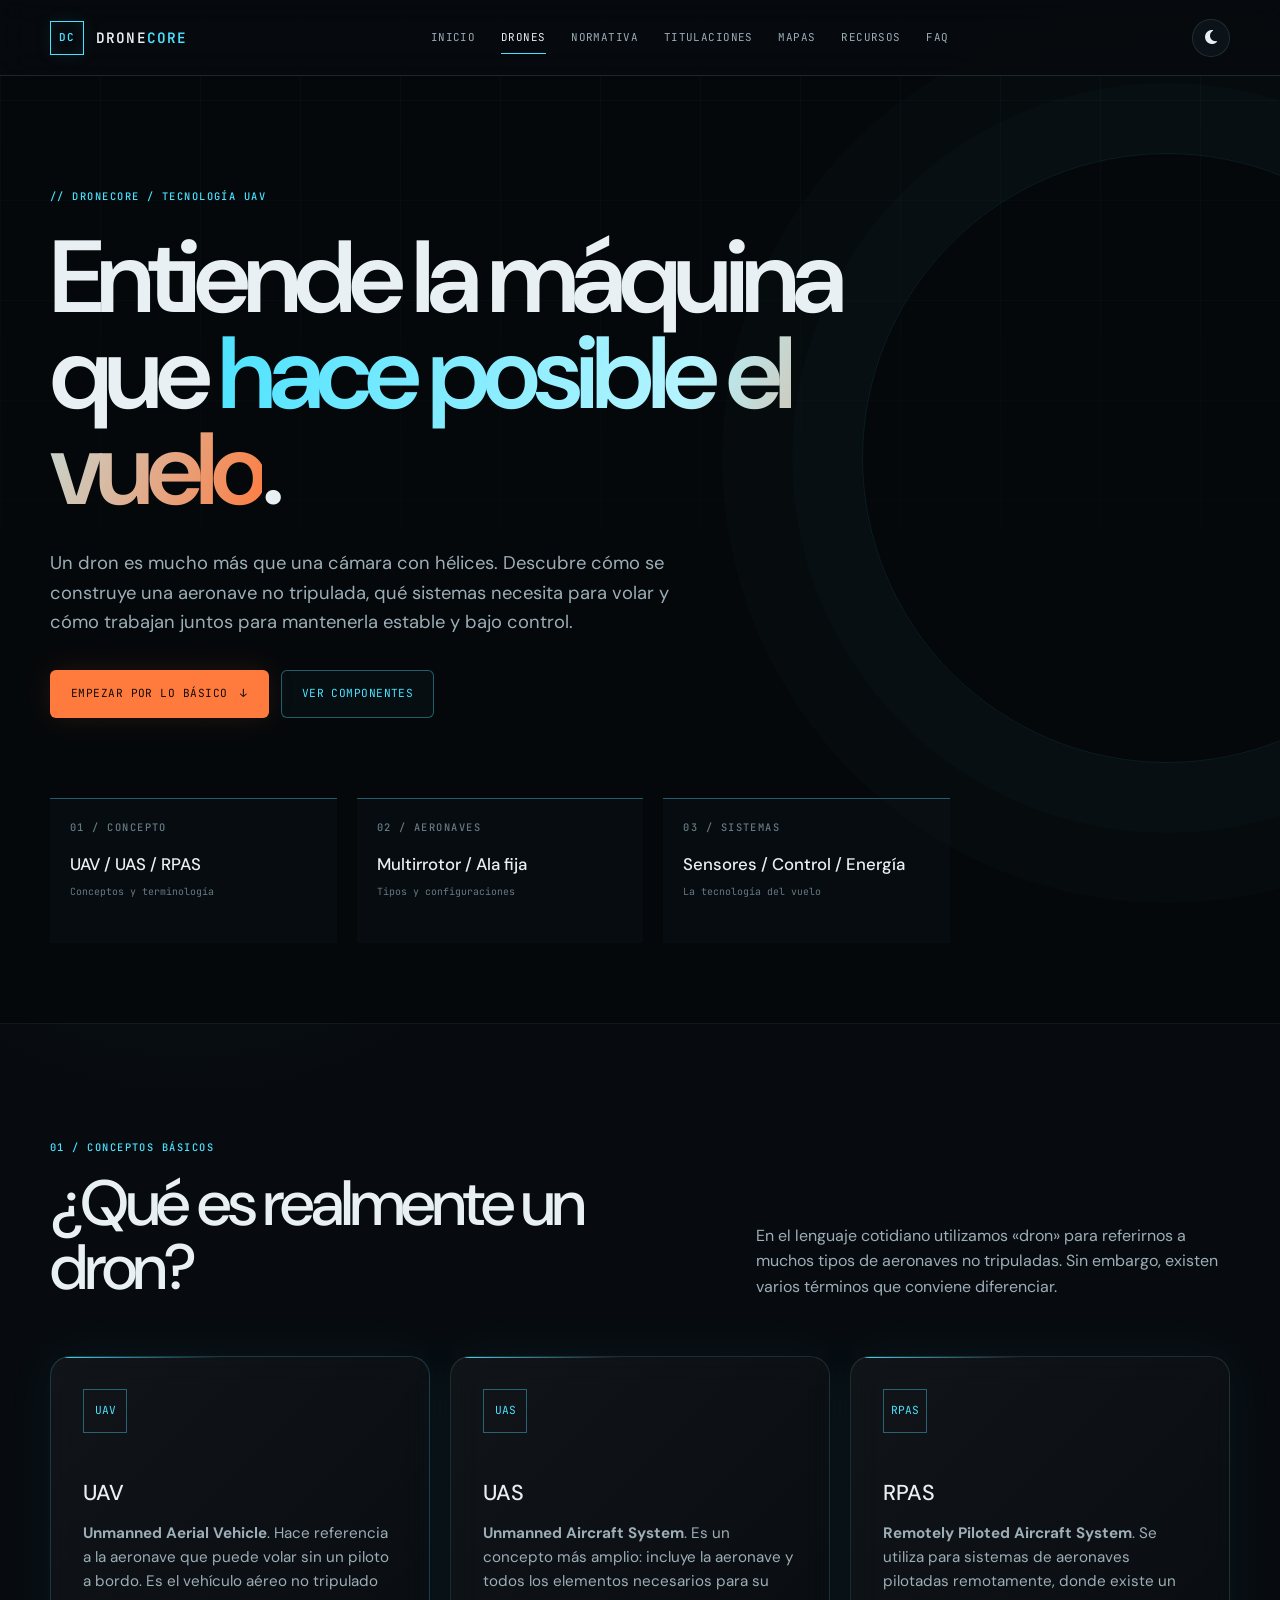
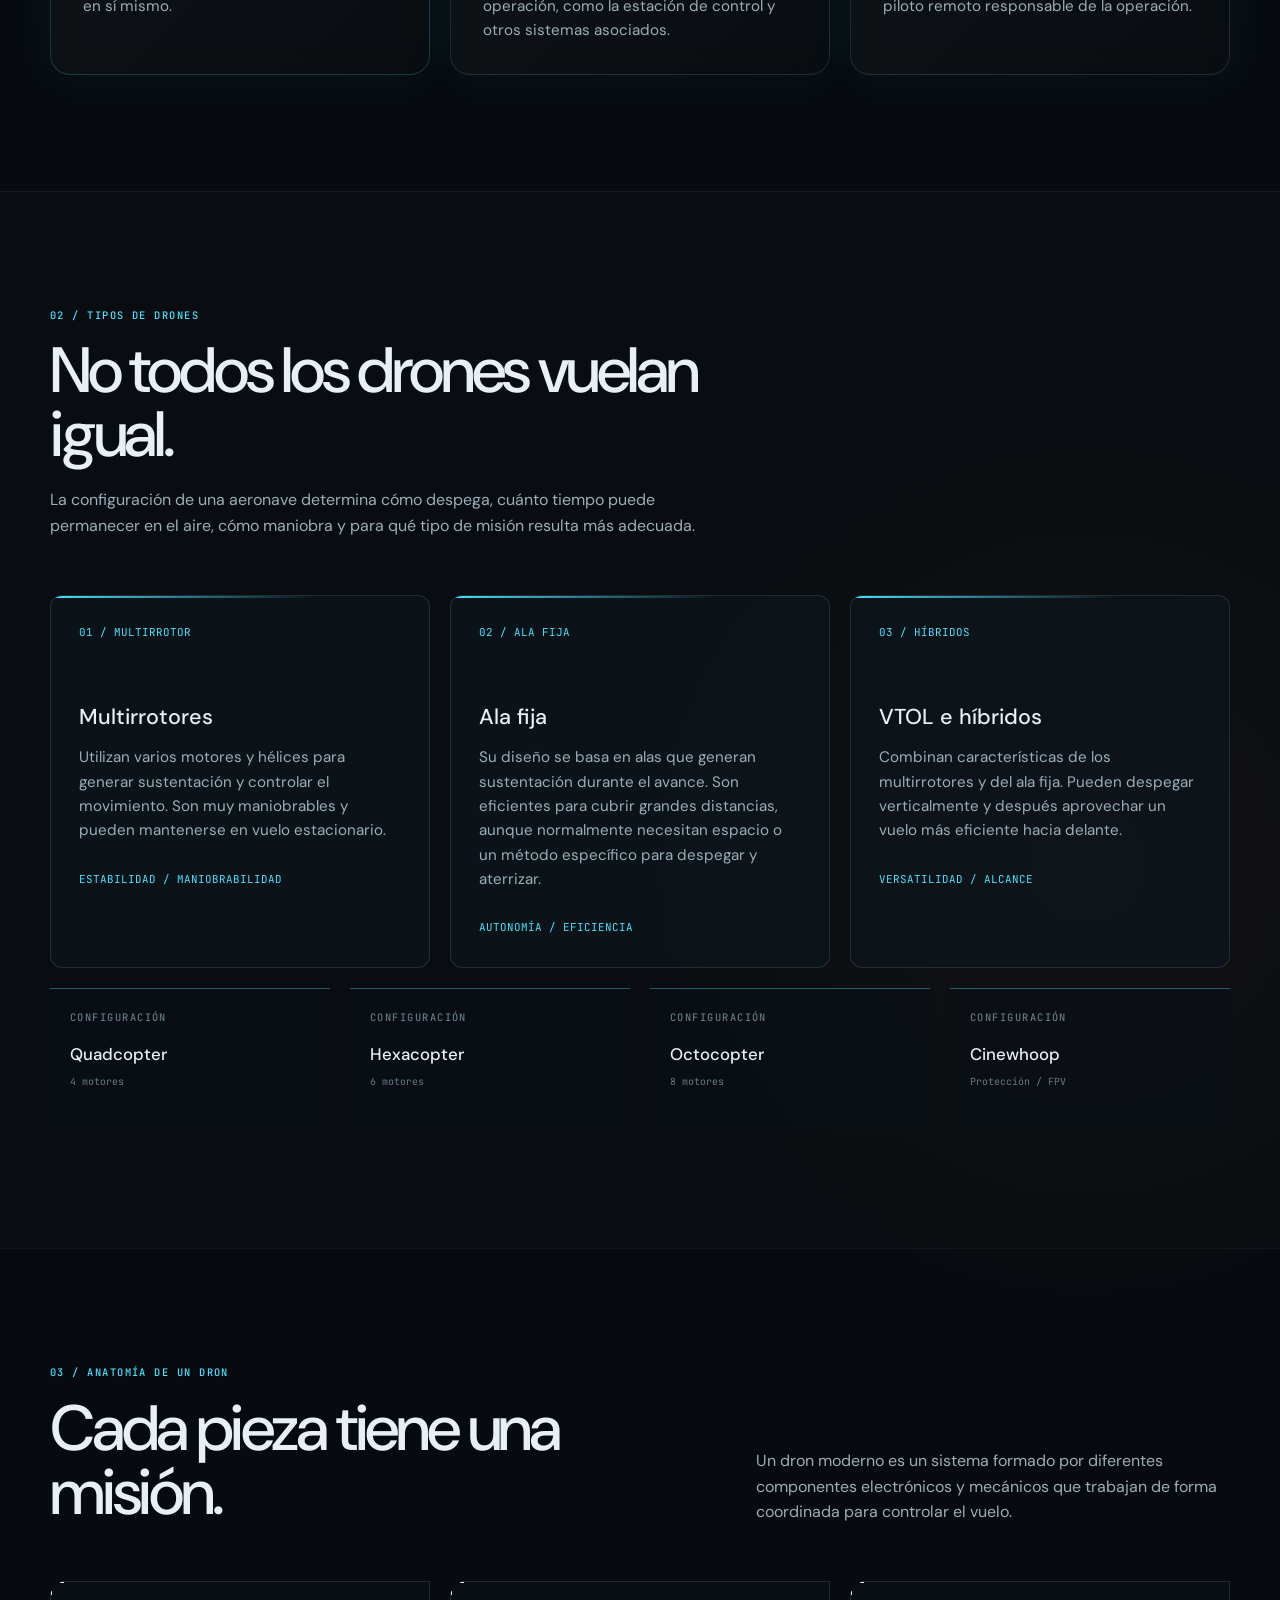
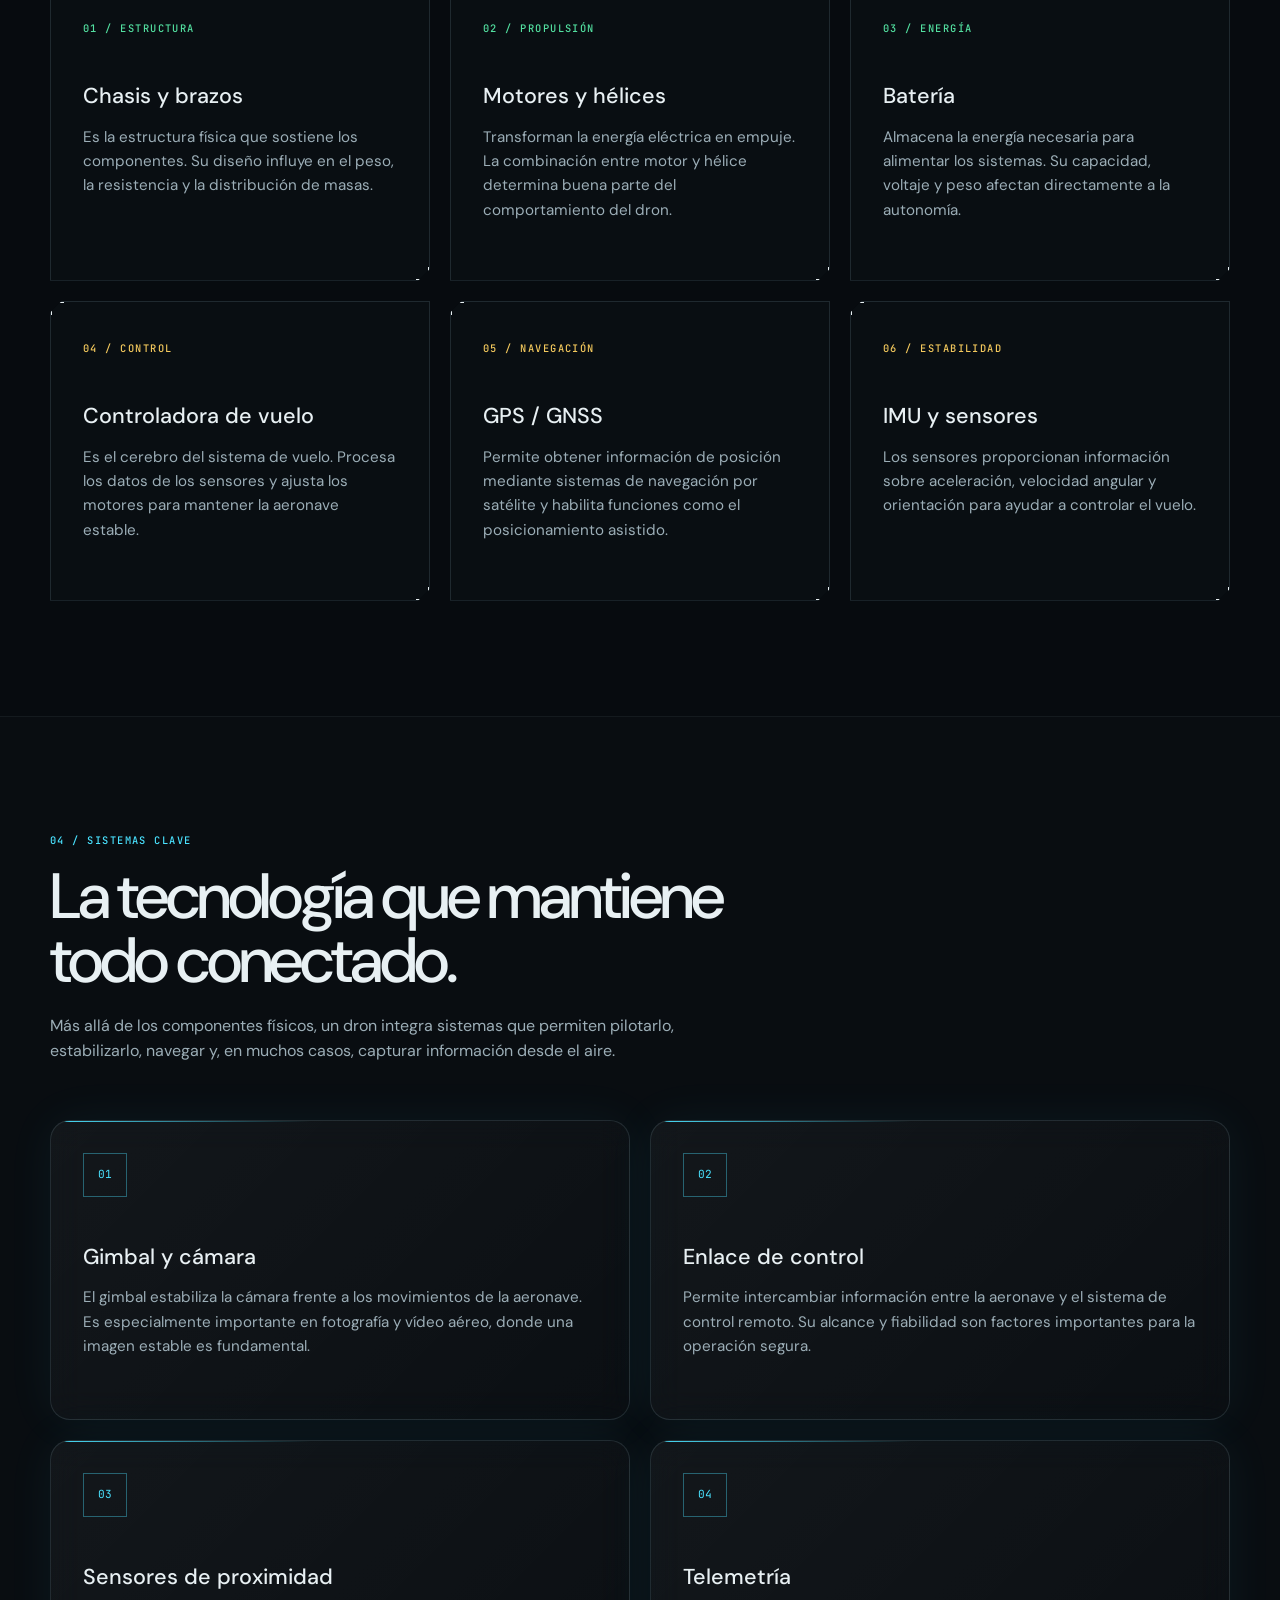
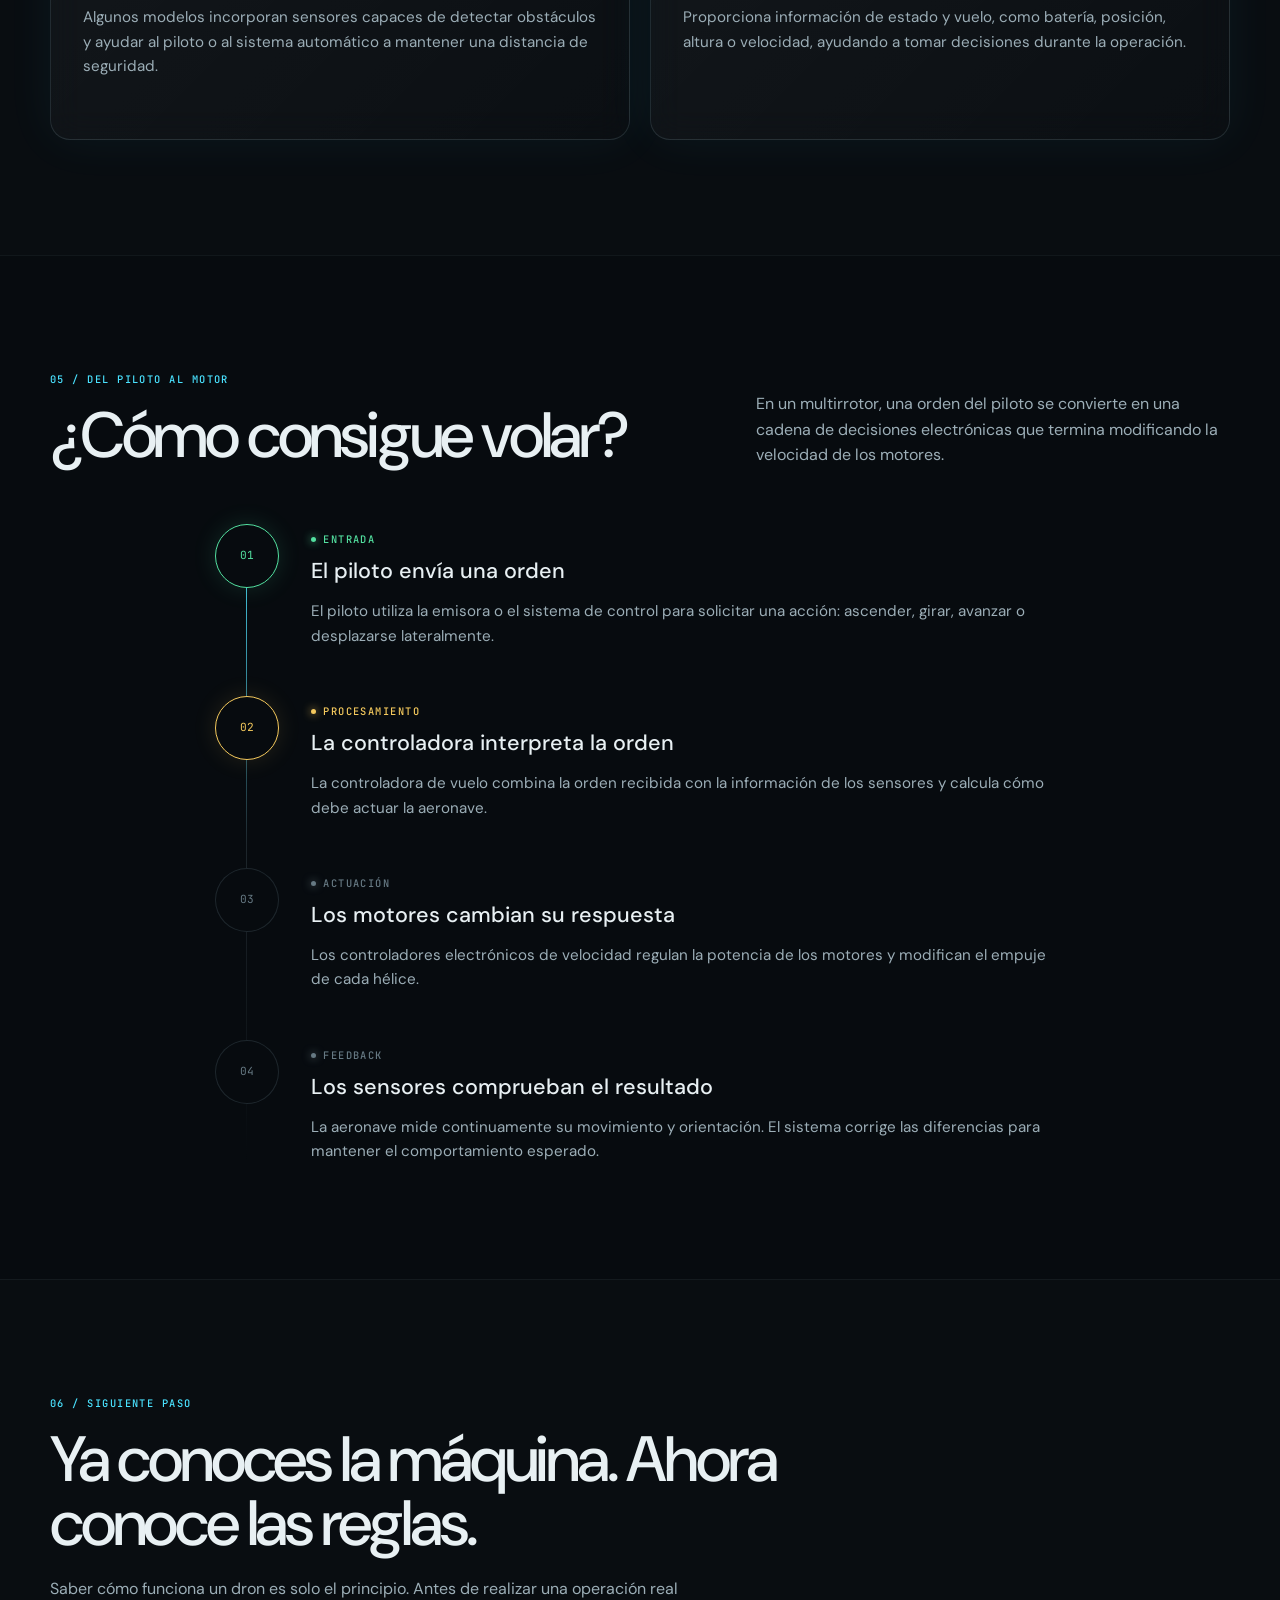
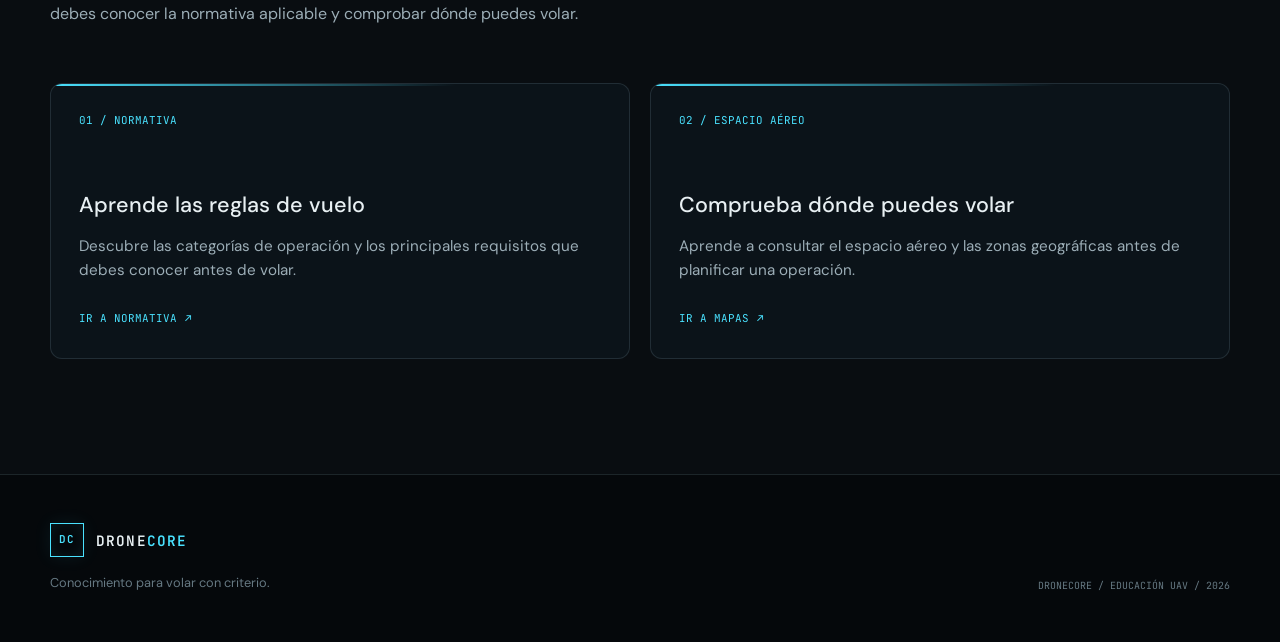
==== commit 5197c6d8: "nuevo diseño v1 con videos" ====
--- a/drones.html
+++ b/drones.html
@@ -54,6 +54,12 @@
 
     <main>
         <section class="hero" id="inicio">
+            <div class="hero__media" aria-hidden="true">
+                <video class="hero__video" autoplay muted loop playsinline preload="auto">
+                    <source src="img/drone-motion-2.mp4" type="video/mp4">
+                </video>
+                <div class="hero__overlay"></div>
+            </div>
             <div class="hero__grid" aria-hidden="true"></div>
             <div class="container hero__content">
                 <p class="hero__eyebrow">// DRONECORE / TECNOLOGÍA UAV</p>
--- a/css/styles.css
+++ b/css/styles.css
@@ -233,10 +233,40 @@
     display: flex;
     align-items: center;
     isolation: isolate;
+    overflow: hidden;
+}
+
+.hero__media {
+    position: absolute;
+    inset: 0;
+    z-index: -3;
+    overflow: hidden;
+    background: #05080b;
+    pointer-events: none;
+}
+
+.hero__video {
+    position: absolute;
+    inset: 0;
+    width: 100%;
+    height: 100%;
+    object-fit: cover;
+    object-position: center center;
+    filter: saturate(.85) contrast(1.08) brightness(.62);
+    transform: scale(1.02);
+}
+
+.hero__overlay {
+    position: absolute;
+    inset: 0;
+    background:
+        linear-gradient(90deg, rgba(5, 8, 11, .88) 0%, rgba(5, 8, 11, .58) 38%, rgba(5, 8, 11, .18) 72%, rgba(5, 8, 11, .42) 100%),
+        linear-gradient(180deg, rgba(5, 8, 11, .58) 0%, rgba(5, 8, 11, .08) 38%, rgba(5, 8, 11, .72) 100%);
 }
 
 .hero::before {
     position: absolute;
+    z-index: -1;
     top: 15%;
     right: -12rem;
     width: 38rem;
@@ -251,7 +281,7 @@
 .hero__grid {
     position: absolute;
     inset: 0;
-    z-index: -1;
+    z-index: -2;
     background-image: linear-gradient(rgba(74, 226, 255, 0.035) 1px, transparent 1px), linear-gradient(90deg, rgba(74, 226, 255, 0.035) 1px, transparent 1px);
     background-size: 100px 100px;
     mask-image: linear-gradient(to bottom, black 0%, transparent 75%);
@@ -351,6 +381,40 @@
 .hero__stats {
     max-width: 900px;
     margin-top: 5rem;
+}
+
+@media (max-width: 700px) {
+    .hero__video {
+        object-position: 58% center;
+    }
+
+    .hero__overlay {
+        background:
+            linear-gradient(90deg, rgba(5, 8, 11, .88) 0%, rgba(5, 8, 11, .52) 100%),
+            linear-gradient(180deg, rgba(5, 8, 11, .62) 0%, rgba(5, 8, 11, .18) 42%, rgba(5, 8, 11, .78) 100%);
+    }
+}
+
+/* =========================================
+   VIAJAR CON EL DRON
+   ========================================= */
+
+/* Separación entre las tarjetas de países y la checklist */
+#viajes .grid.grid--2 + .travel-checklist-title {
+    margin-top: 4rem;
+    margin-bottom: 1rem;
+}
+
+/* Separación entre el título y la lista */
+#viajes .travel-checklist-title + .checklist {
+    margin-top: 1.25rem !important;
+}
+
+/* Responsive */
+@media (max-width: 700px) {
+    #viajes .grid.grid--2 + .travel-checklist-title {
+        margin-top: 3rem;
+    }
 }
 
 /* Dron CSS 3D que acompaña el recorrido de la página de tecnología. */
@@ -1577,9 +1641,44 @@
 }
 
 .page-hero {
+    position: relative;
+    isolation: isolate;
+    overflow: hidden;
     padding: calc(var(--header-height) + 5rem) 0 4.5rem;
     border-bottom: 1px solid var(--color-border);
     background: radial-gradient(circle at 70% 0%, var(--color-cyan-soft), transparent 26rem);
+}
+
+.page-hero .hero__media {
+    position: absolute;
+    inset: 0;
+    z-index: -2;
+    overflow: hidden;
+    pointer-events: none;
+}
+
+.page-hero .hero__video {
+    position: absolute;
+    inset: 0;
+    display: block;
+    width: 100%;
+    height: 100%;
+    max-width: none;
+    object-fit: cover;
+    object-position: center 45%;
+    transform: none;
+}
+
+.page-hero .hero__overlay {
+    position: absolute;
+    inset: 0;
+    z-index: -1;
+    pointer-events: none;
+}
+
+.page-hero > .container {
+    position: relative;
+    z-index: 1;
 }
 
 .page-hero h1 {
@@ -1725,6 +1824,16 @@
 
 .content-section>.grid {
     margin-top: 2rem;
+}
+
+/* Separación entre las tarjetas de información y la checklist de viaje */
+#viajes .grid.grid--2 + .travel-checklist-title {
+    margin-top: 4rem;
+}
+
+/* Separación entre el título y la lista */
+#viajes .travel-checklist-title + .checklist {
+    margin-top: 1.25rem !important;
 }
 
 .search-wrap {
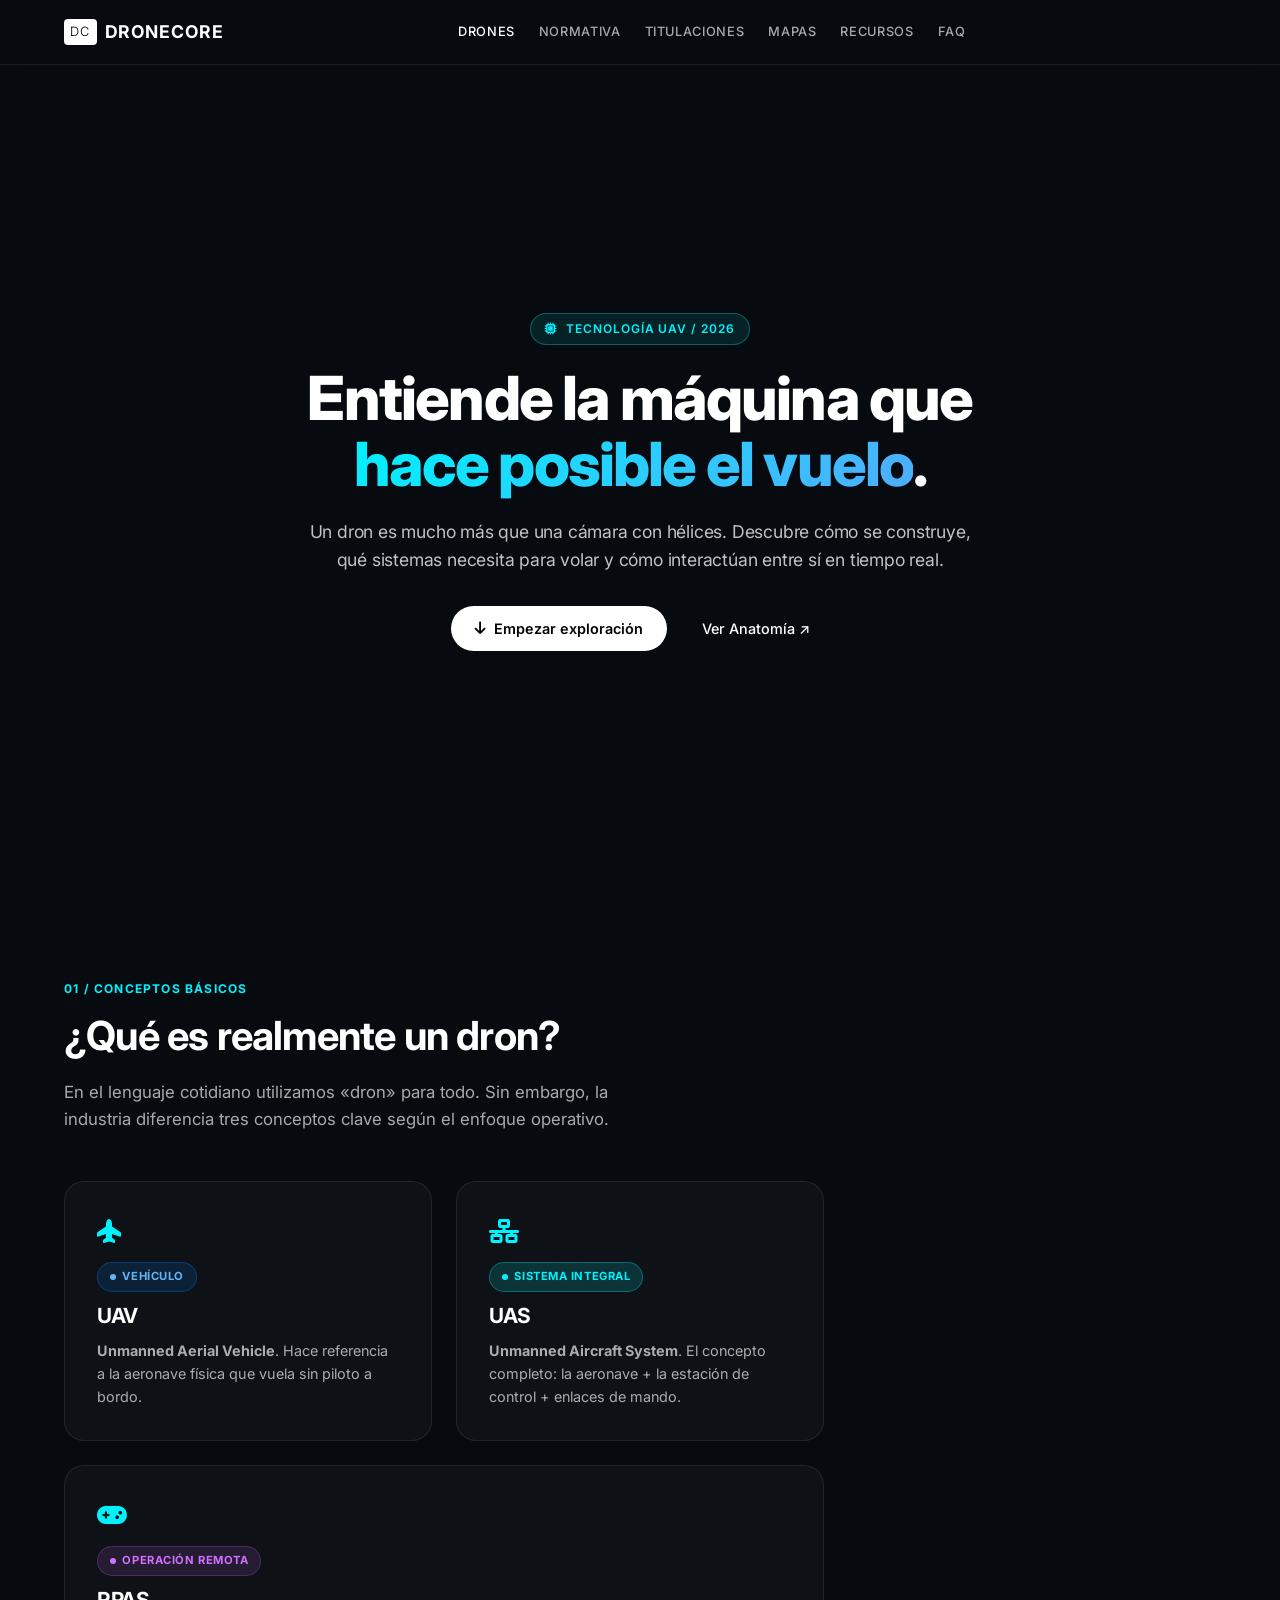
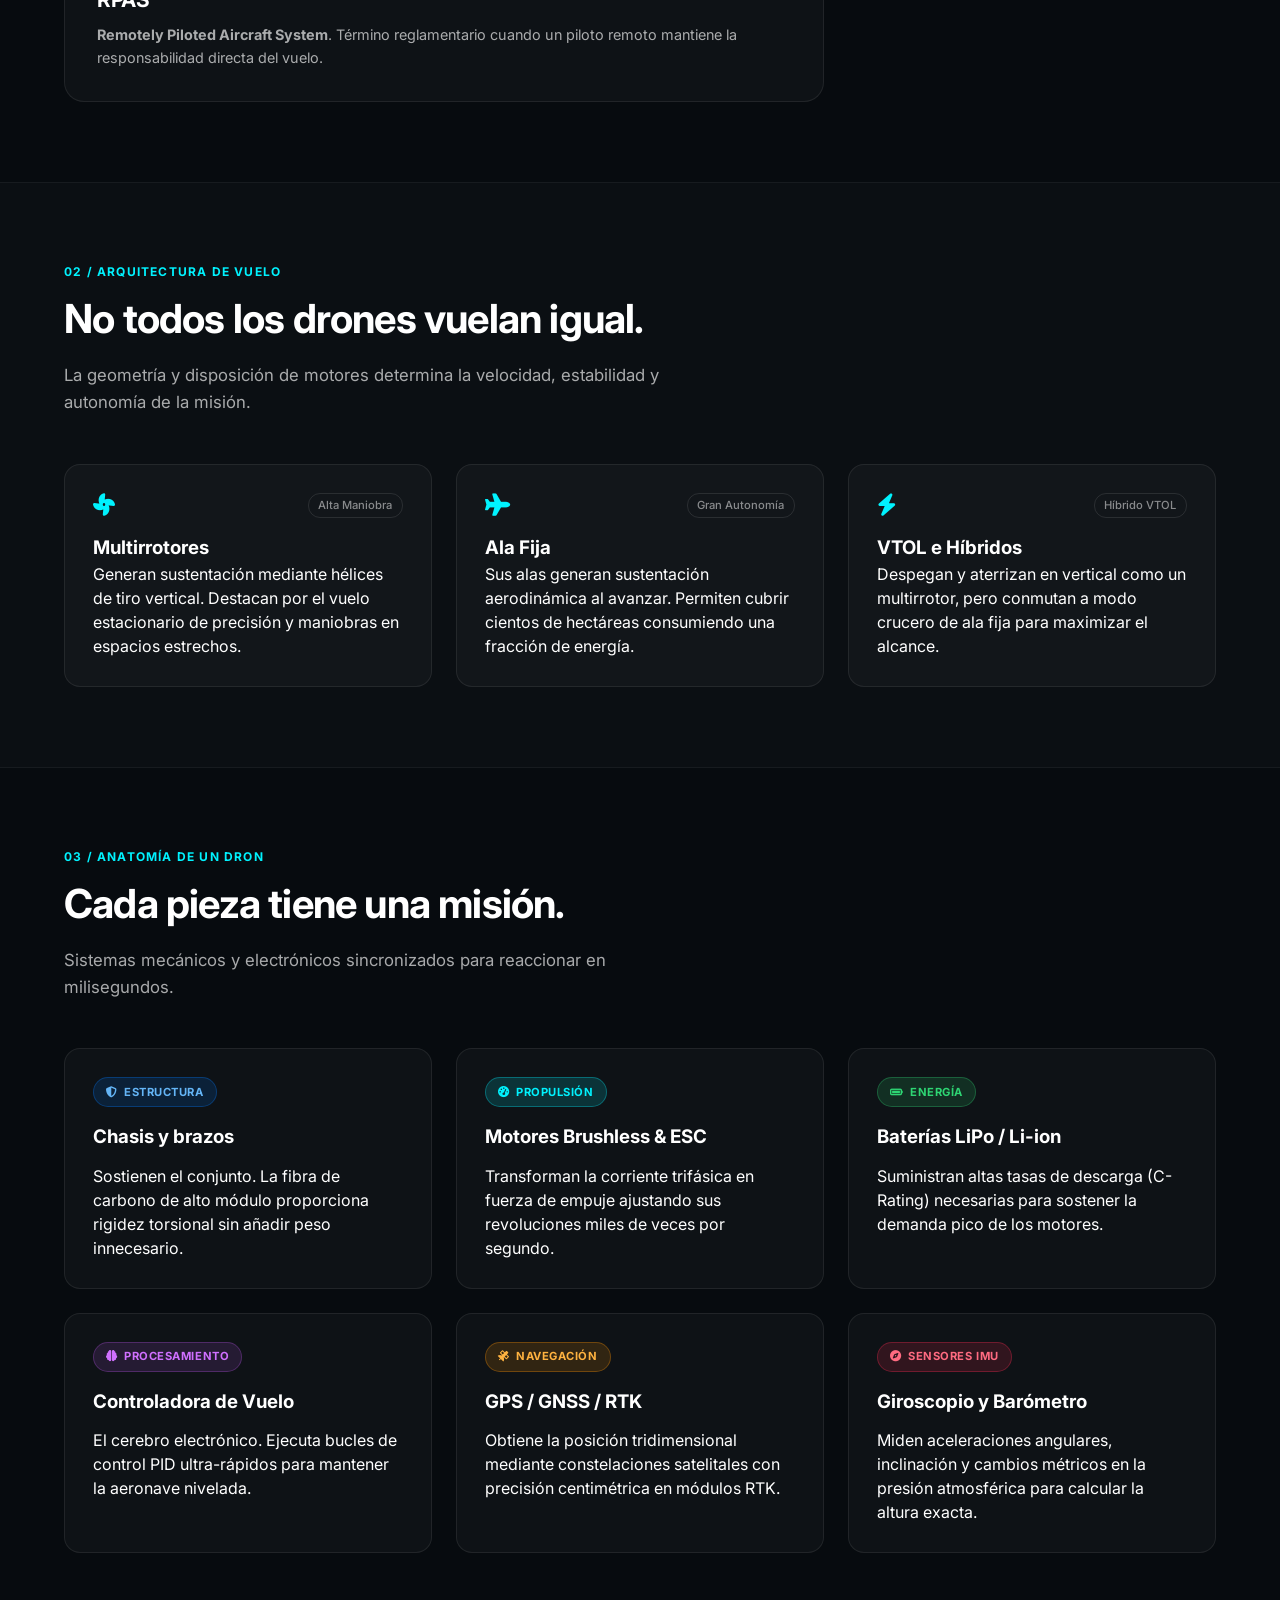
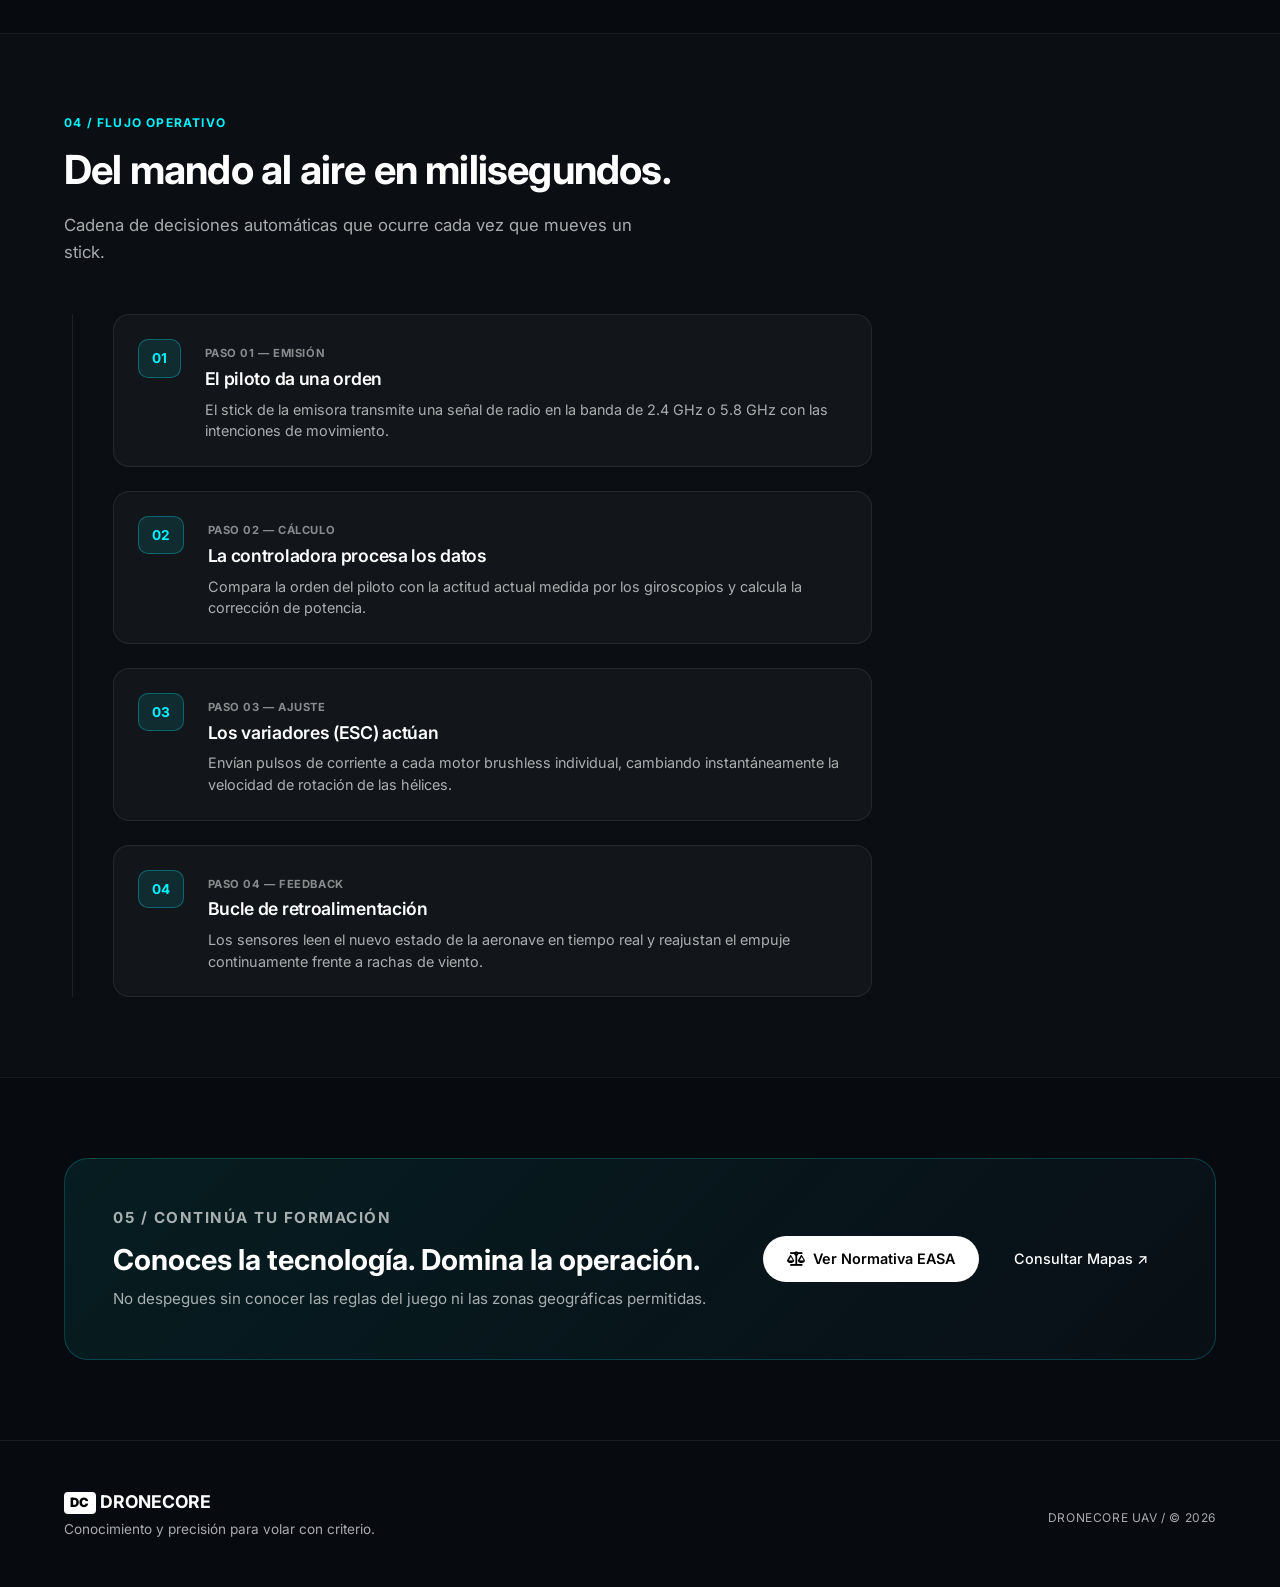
==== commit 1c52cc6c: "nuevo diseño v2" ====
--- a/drones.html
+++ b/drones.html
@@ -1,428 +1,269 @@
 <!DOCTYPE html>
-<html lang="es">
-
+<html lang="es" data-theme="dark">
 <head>
     <meta charset="UTF-8">
     <meta name="viewport" content="width=device-width, initial-scale=1.0">
-    <meta name="description"
-        content="Descubre qué es un dron, cómo funciona, qué tipos existen y cuáles son sus principales componentes y sistemas.">
-    <meta property="og:title" content="Todo sobre drones | DroneCore">
-    <meta property="og:description" content="Tecnología, tipos y componentes explicados con claridad.">
-    <meta name="theme-color" content="#070b0f">
+    <meta name="description" content="Descubre qué es un dron, cómo funciona, tipos de aeronaves UAV y sus componentes principales.">
     <title>Drones — DroneCore</title>
+    
+    <!-- Tipografía Inter & FontAwesome Icons -->
+    <link rel="preconnect" href="https://fonts.googleapis.com">
+    <link rel="preconnect" href="https://fonts.gstatic.com" crossorigin>
+    <link href="https://fonts.googleapis.com/css2?family=Inter:wght@300;400;500;600;700;800&display=swap" rel="stylesheet">
     <link rel="stylesheet" href="https://cdnjs.cloudflare.com/ajax/libs/font-awesome/6.6.0/css/all.min.css">
+    
     <link rel="stylesheet" href="css/styles.css">
+    <link rel="stylesheet" href="css/drones.css">
 </head>
-
-<body>
-    <header class="site-header">
-        <div class="container site-header__inner">
-            <a class="site-logo" href="index.html" aria-label="DroneCore, volver al inicio">
-                <span class="site-logo__mark" aria-hidden="true">DC</span>
-                <span class="site-logo__text">DRONE<span>CORE</span></span>
+<body class="page-drones">
+
+    <!-- Navegación Glassmorphism (Sin 'Inicio', 6 secciones globales) -->
+    <header class="navbar" id="navbar">
+        <div class="container nav-container">
+            <a href="index.html" class="logo" aria-label="Ir al inicio">
+                <span class="logo-mark">DC</span> DRONECORE
             </a>
-
-            <nav class="site-nav" aria-label="Navegación principal">
-                <a class="nav-link" href="index.html">Inicio</a>
-                <a class="nav-link is-active" href="drones.html" aria-current="page">Drones</a>
-                <a class="nav-link" href="normativa.html">Normativa</a>
-                <a class="nav-link" href="titulaciones.html">Titulaciones</a>
-                <a class="nav-link" href="mapas.html">Mapas</a>
-                <a class="nav-link" href="recursos.html">Recursos</a>
-                <a class="nav-link" href="faq.html">FAQ</a>
+            <nav class="nav-links">
+                <a href="drones.html" class="active">DRONES</a>
+                <a href="normativa.html">NORMATIVA</a>
+                <a href="titulaciones.html">TITULACIONES</a>
+                <a href="mapas.html">MAPAS</a>
+                <a href="recursos.html">RECURSOS</a>
+                <a href="faq.html">FAQ</a>
             </nav>
-
-            <div class="header-actions"><button class="theme-toggle" type="button" aria-label="Cambiar tema"><i
-                        class="fa-solid fa-moon"></i></button><button class="nav-toggle" type="button"
-                    aria-label="Abrir menú de navegación" aria-expanded="false" aria-controls="mobile-nav">
-                    <span></span>
-                    <span></span>
-                    <span></span>
-                </button></div>
+            <button id="theme-toggle" class="theme-btn" aria-label="Cambiar tema"></button>
         </div>
-
-        <nav class="mobile-nav" id="mobile-nav" aria-label="Navegación móvil" aria-hidden="true">
-            <a class="nav-link" href="index.html">Inicio</a>
-            <a class="nav-link is-active" href="drones.html" aria-current="page">Drones</a>
-            <a class="nav-link" href="normativa.html">Normativa</a>
-            <a class="nav-link" href="titulaciones.html">Titulaciones</a>
-            <a class="nav-link" href="mapas.html">Mapas</a>
-            <a class="nav-link" href="recursos.html">Recursos</a>
-            <a class="nav-link" href="faq.html">FAQ</a>
-        </nav>
     </header>
 
     <main>
-        <section class="hero" id="inicio">
-            <div class="hero__media" aria-hidden="true">
-                <video class="hero__video" autoplay muted loop playsinline preload="auto">
-                    <source src="img/drone-motion-2.mp4" type="video/mp4">
-                </video>
-                <div class="hero__overlay"></div>
-            </div>
-            <div class="hero__grid" aria-hidden="true"></div>
-            <div class="container hero__content">
-                <p class="hero__eyebrow">// DRONECORE / TECNOLOGÍA UAV</p>
-                <h1 class="hero__title">Entiende la máquina que <span>hace posible el vuelo</span>.</h1>
-                <p class="hero__description">
-                    Un dron es mucho más que una cámara con hélices. Descubre cómo se construye una aeronave no
-                    tripulada,
-                    qué sistemas necesita para volar y cómo trabajan juntos para mantenerla estable y bajo control.
-                </p>
-                <div class="hero__actions">
-                    <a class="btn btn--primary" href="#que-es">Empezar por lo básico <span
-                            aria-hidden="true">↓</span></a>
-                    <a class="btn btn--secondary" href="#componentes">Ver componentes</a>
-                </div>
-
-                <div class="hero__stats grid grid--3">
-                    <article class="data-card">
-                        <span class="data-card__label">01 / CONCEPTO</span>
-                        <strong class="data-card__value">UAV / UAS / RPAS</strong>
-                        <span class="data-card__meta">Conceptos y terminología</span>
-                    </article>
-                    <article class="data-card">
-                        <span class="data-card__label">02 / AERONAVES</span>
-                        <strong class="data-card__value">Multirrotor / Ala fija</strong>
-                        <span class="data-card__meta">Tipos y configuraciones</span>
-                    </article>
-                    <article class="data-card">
-                        <span class="data-card__label">03 / SISTEMAS</span>
-                        <strong class="data-card__value">Sensores / Control / Energía</strong>
-                        <span class="data-card__meta">La tecnología del vuelo</span>
-                    </article>
-                </div>
-            </div>
-        </section>
-
+        <!-- HERO DE PÁGINA INTERNA (Flexible y Centrado) -->
+        <section id="inicio" class="hero-cinematic">
+            <video autoplay muted loop playsinline class="hero-video">
+                <source src="img/drone-forest-2.mp4" type="video/mp4">
+            </video>
+            <div class="hero-overlay"></div>
+            
+            <div class="container hero-content-clean">
+                <span class="tech-badge-glow"><i class="fa-solid fa-microchip"></i> TECNOLOGÍA UAV / 2026</span>
+                <h1>Entiende la máquina que <span class="text-gradient">hace posible el vuelo</span>.</h1>
+                <p class="hero-subtitle">Un dron es mucho más que una cámara con hélices. Descubre cómo se construye, qué sistemas necesita para volar y cómo interactúan entre sí en tiempo real.</p>
+                <div class="hero-cta-group">
+                    <a href="#que-es" class="btn-apple-primary"><i class="fa-solid fa-arrow-down"></i> Empezar exploración</a>
+                    <a href="#componentes" class="btn-apple-link">Ver Anatomía ↗</a>
+                </div>
+            </div>
+        </section>
+
+        <!-- SECCIÓN 01: CONCEPTOS BÁSICOS -->
         <section class="section" id="que-es">
             <div class="container">
-                <div class="section__header section__header--split">
-                    <div>
-                        <p class="section__eyebrow">01 / CONCEPTOS BÁSICOS</p>
-                        <h2 class="section__title">¿Qué es realmente un dron?</h2>
-                    </div>
-                    <p class="section__description">
-                        En el lenguaje cotidiano utilizamos «dron» para referirnos a muchos tipos de aeronaves no
-                        tripuladas.
-                        Sin embargo, existen varios términos que conviene diferenciar.
+                <div class="section-header">
+                    <p class="eyebrow">01 / CONCEPTOS BÁSICOS</p>
+                    <h2>¿Qué es realmente un dron?</h2>
+                    <p class="section-lead">
+                        En el lenguaje cotidiano utilizamos «dron» para todo. Sin embargo, la industria diferencia tres conceptos clave según el enfoque operativo.
                     </p>
                 </div>
 
-                <div class="grid grid--3">
-                    <article class="glass-card glass-card--featured">
-                        <div class="icon-box" aria-hidden="true">UAV</div>
+                <div class="bento-grid">
+                    <div class="bento-box">
+                        <div class="bento-icon"><i class="fa-solid fa-plane-up"></i></div>
+                        <span class="status status-blue"><span class="pulse-dot"></span> VEHÍCULO</span>
                         <h3>UAV</h3>
-                        <p>
-                            <strong>Unmanned Aerial Vehicle</strong>. Hace referencia a la aeronave que puede volar sin
-                            un piloto
-                            a bordo. Es el vehículo aéreo no tripulado en sí mismo.
-                        </p>
-                    </article>
-                    <article class="glass-card">
-                        <div class="icon-box" aria-hidden="true">UAS</div>
+                        <p><strong>Unmanned Aerial Vehicle</strong>. Hace referencia a la aeronave física que vuela sin piloto a bordo.</p>
+                    </div>
+                    <div class="bento-box">
+                        <div class="bento-icon"><i class="fa-solid fa-network-wired"></i></div>
+                        <span class="status status-cyan"><span class="pulse-dot"></span> SISTEMA INTEGRAL</span>
                         <h3>UAS</h3>
-                        <p>
-                            <strong>Unmanned Aircraft System</strong>. Es un concepto más amplio: incluye la aeronave y
-                            todos los
-                            elementos necesarios para su operación, como la estación de control y otros sistemas
-                            asociados.
-                        </p>
-                    </article>
-                    <article class="glass-card">
-                        <div class="icon-box" aria-hidden="true">RPAS</div>
+                        <p><strong>Unmanned Aircraft System</strong>. El concepto completo: la aeronave + la estación de control + enlaces de mando.</p>
+                    </div>
+                    <div class="bento-box bento-wide">
+                        <div class="bento-icon"><i class="fa-solid fa-gamepad"></i></div>
+                        <span class="status status-purple"><span class="pulse-dot"></span> OPERACIÓN REMOTA</span>
                         <h3>RPAS</h3>
-                        <p>
-                            <strong>Remotely Piloted Aircraft System</strong>. Se utiliza para sistemas de aeronaves
-                            pilotadas
-                            remotamente, donde existe un piloto remoto responsable de la operación.
-                        </p>
-                    </article>
-                </div>
-            </div>
-        </section>
-
-        <section class="section section--dark" id="tipos">
-            <div class="container">
-                <div class="section__header">
-                    <p class="section__eyebrow">02 / TIPOS DE DRONES</p>
-                    <h2 class="section__title">No todos los drones vuelan igual.</h2>
-                    <p class="section__description">
-                        La configuración de una aeronave determina cómo despega, cuánto tiempo puede permanecer en el
-                        aire,
-                        cómo maniobra y para qué tipo de misión resulta más adecuada.
-                    </p>
-                </div>
-
-                <div class="grid grid--3">
-                    <article class="tech-card">
-                        <span class="tech-card__number">01 / MULTIRROTOR</span>
+                        <p><strong>Remotely Piloted Aircraft System</strong>. Término reglamentario cuando un piloto remoto mantiene la responsabilidad directa del vuelo.</p>
+                    </div>
+                </div>
+            </div>
+        </section>
+
+        <!-- SECCIÓN 02: TIPOS DE DRONES -->
+        <section class="section section-dark" id="tipos">
+            <div class="container">
+                <div class="section-header">
+                    <p class="eyebrow">02 / ARQUITECTURA DE VUELO</p>
+                    <h2>No todos los drones vuelan igual.</h2>
+                    <p class="section-lead">La geometría y disposición de motores determina la velocidad, estabilidad y autonomía de la misión.</p>
+                </div>
+
+                <div class="cards-grid">
+                    <div class="card card-interactive">
+                        <div class="card-icon-header">
+                            <i class="fa-solid fa-fan"></i>
+                            <span class="card-tag">Alta Maniobra</span>
+                        </div>
                         <h3>Multirrotores</h3>
-                        <p>
-                            Utilizan varios motores y hélices para generar sustentación y controlar el movimiento. Son
-                            muy
-                            maniobrables y pueden mantenerse en vuelo estacionario.
-                        </p>
-                        <span class="card-link">Estabilidad / Maniobrabilidad</span>
-                    </article>
-                    <article class="tech-card">
-                        <span class="tech-card__number">02 / ALA FIJA</span>
-                        <h3>Ala fija</h3>
-                        <p>
-                            Su diseño se basa en alas que generan sustentación durante el avance. Son eficientes para
-                            cubrir
-                            grandes distancias, aunque normalmente necesitan espacio o un método específico para
-                            despegar y aterrizar.
-                        </p>
-                        <span class="card-link">Autonomía / Eficiencia</span>
-                    </article>
-                    <article class="tech-card">
-                        <span class="tech-card__number">03 / HÍBRIDOS</span>
-                        <h3>VTOL e híbridos</h3>
-                        <p>
-                            Combinan características de los multirrotores y del ala fija. Pueden despegar verticalmente
-                            y después
-                            aprovechar un vuelo más eficiente hacia delante.
-                        </p>
-                        <span class="card-link">Versatilidad / Alcance</span>
-                    </article>
-                </div>
-
-                <div class="grid grid--4" style="margin-top: 1.25rem;">
-                    <article class="data-card">
-                        <span class="data-card__label">CONFIGURACIÓN</span>
-                        <strong class="data-card__value">Quadcopter</strong>
-                        <span class="data-card__meta">4 motores</span>
-                    </article>
-                    <article class="data-card">
-                        <span class="data-card__label">CONFIGURACIÓN</span>
-                        <strong class="data-card__value">Hexacopter</strong>
-                        <span class="data-card__meta">6 motores</span>
-                    </article>
-                    <article class="data-card">
-                        <span class="data-card__label">CONFIGURACIÓN</span>
-                        <strong class="data-card__value">Octocopter</strong>
-                        <span class="data-card__meta">8 motores</span>
-                    </article>
-                    <article class="data-card">
-                        <span class="data-card__label">CONFIGURACIÓN</span>
-                        <strong class="data-card__value">Cinewhoop</strong>
-                        <span class="data-card__meta">Protección / FPV</span>
-                    </article>
-                </div>
-            </div>
-        </section>
-
+                        <p>Generan sustentación mediante hélices de tiro vertical. Destacan por el vuelo estacionario de precisión y maniobras en espacios estrechos.</p>
+                    </div>
+
+                    <div class="card card-interactive">
+                        <div class="card-icon-header">
+                            <i class="fa-solid fa-plane"></i>
+                            <span class="card-tag">Gran Autonomía</span>
+                        </div>
+                        <h3>Ala Fija</h3>
+                        <p>Sus alas generan sustentación aerodinámica al avanzar. Permiten cubrir cientos de hectáreas consumiendo una fracción de energía.</p>
+                    </div>
+
+                    <div class="card card-interactive">
+                        <div class="card-icon-header">
+                            <i class="fa-solid fa-bolt"></i>
+                            <span class="card-tag">Híbrido VTOL</span>
+                        </div>
+                        <h3>VTOL e Híbridos</h3>
+                        <p>Despegan y aterrizan en vertical como un multirrotor, pero conmutan a modo crucero de ala fija para maximizar el alcance.</p>
+                    </div>
+                </div>
+            </div>
+        </section>
+
+        <!-- SECCIÓN 03: ANATOMÍA DE UN DRON -->
         <section class="section" id="componentes">
             <div class="container">
-                <div class="section__header section__header--split">
-                    <div>
-                        <p class="section__eyebrow">03 / ANATOMÍA DE UN DRON</p>
-                        <h2 class="section__title">Cada pieza tiene una misión.</h2>
-                    </div>
-                    <p class="section__description">
-                        Un dron moderno es un sistema formado por diferentes componentes electrónicos y mecánicos que
-                        trabajan
-                        de forma coordinada para controlar el vuelo.
-                    </p>
-                </div>
-
-                <div class="grid grid--3">
-                    <article class="hud-card">
-                        <span class="status status--active">01 / ESTRUCTURA</span>
+                <div class="section-header">
+                    <p class="eyebrow">03 / ANATOMÍA DE UN DRON</p>
+                    <h2>Cada pieza tiene una misión.</h2>
+                    <p class="section-lead">Sistemas mecánicos y electrónicos sincronizados para reaccionar en milisegundos.</p>
+                </div>
+
+                <div class="cards-grid">
+                    <div class="card component-card">
+                        <div class="component-header">
+                            <span class="status status-blue"><i class="fa-solid fa-shield-halved"></i> ESTRUCTURA</span>
+                        </div>
                         <h3>Chasis y brazos</h3>
-                        <p>Es la estructura física que sostiene los componentes. Su diseño influye en el peso, la
-                            resistencia y la distribución de masas.</p>
-                    </article>
-                    <article class="hud-card">
-                        <span class="status status--active">02 / PROPULSIÓN</span>
-                        <h3>Motores y hélices</h3>
-                        <p>Transforman la energía eléctrica en empuje. La combinación entre motor y hélice determina
-                            buena parte del comportamiento del dron.</p>
-                    </article>
-                    <article class="hud-card">
-                        <span class="status status--active">03 / ENERGÍA</span>
-                        <h3>Batería</h3>
-                        <p>Almacena la energía necesaria para alimentar los sistemas. Su capacidad, voltaje y peso
-                            afectan directamente a la autonomía.</p>
-                    </article>
-                    <article class="hud-card">
-                        <span class="status status--warning">04 / CONTROL</span>
-                        <h3>Controladora de vuelo</h3>
-                        <p>Es el cerebro del sistema de vuelo. Procesa los datos de los sensores y ajusta los motores
-                            para mantener la aeronave estable.</p>
-                    </article>
-                    <article class="hud-card">
-                        <span class="status status--warning">05 / NAVEGACIÓN</span>
-                        <h3>GPS / GNSS</h3>
-                        <p>Permite obtener información de posición mediante sistemas de navegación por satélite y
-                            habilita funciones como el posicionamiento asistido.</p>
-                    </article>
-                    <article class="hud-card">
-                        <span class="status status--warning">06 / ESTABILIDAD</span>
-                        <h3>IMU y sensores</h3>
-                        <p>Los sensores proporcionan información sobre aceleración, velocidad angular y orientación para
-                            ayudar a controlar el vuelo.</p>
-                    </article>
-                </div>
-            </div>
-        </section>
-
-        <section class="section section--dark" id="sistemas">
-            <div class="container">
-                <div class="section__header">
-                    <p class="section__eyebrow">04 / SISTEMAS CLAVE</p>
-                    <h2 class="section__title">La tecnología que mantiene todo conectado.</h2>
-                    <p class="section__description">
-                        Más allá de los componentes físicos, un dron integra sistemas que permiten pilotarlo,
-                        estabilizarlo,
-                        navegar y, en muchos casos, capturar información desde el aire.
-                    </p>
-                </div>
-
-                <div class="grid grid--2">
-                    <article class="glass-card">
-                        <div class="icon-box" aria-hidden="true">01</div>
-                        <h3>Gimbal y cámara</h3>
-                        <p>
-                            El gimbal estabiliza la cámara frente a los movimientos de la aeronave. Es especialmente
-                            importante
-                            en fotografía y vídeo aéreo, donde una imagen estable es fundamental.
-                        </p>
-                    </article>
-                    <article class="glass-card">
-                        <div class="icon-box" aria-hidden="true">02</div>
-                        <h3>Enlace de control</h3>
-                        <p>
-                            Permite intercambiar información entre la aeronave y el sistema de control remoto. Su
-                            alcance y
-                            fiabilidad son factores importantes para la operación segura.
-                        </p>
-                    </article>
-                    <article class="glass-card">
-                        <div class="icon-box" aria-hidden="true">03</div>
-                        <h3>Sensores de proximidad</h3>
-                        <p>
-                            Algunos modelos incorporan sensores capaces de detectar obstáculos y ayudar al piloto o al
-                            sistema
-                            automático a mantener una distancia de seguridad.
-                        </p>
-                    </article>
-                    <article class="glass-card">
-                        <div class="icon-box" aria-hidden="true">04</div>
-                        <h3>Telemetría</h3>
-                        <p>
-                            Proporciona información de estado y vuelo, como batería, posición, altura o velocidad,
-                            ayudando a
-                            tomar decisiones durante la operación.
-                        </p>
-                    </article>
-                </div>
-            </div>
-        </section>
-
-        <section class="section" id="como-funciona">
-            <div class="container">
-                <div class="section__header section__header--split">
-                    <div>
-                        <p class="section__eyebrow">05 / DEL PILOTO AL MOTOR</p>
-                        <h2 class="section__title">¿Cómo consigue volar?</h2>
-                    </div>
-                    <p class="section__description">
-                        En un multirrotor, una orden del piloto se convierte en una cadena de decisiones electrónicas
-                        que termina
-                        modificando la velocidad de los motores.
-                    </p>
+                        <p>Sostienen el conjunto. La fibra de carbono de alto módulo proporciona rigidez torsional sin añadir peso innecesario.</p>
+                    </div>
+
+                    <div class="card component-card">
+                        <div class="component-header">
+                            <span class="status status-cyan"><i class="fa-solid fa-gauge-high"></i> PROPULSIÓN</span>
+                        </div>
+                        <h3>Motores Brushless & ESC</h3>
+                        <p>Transforman la corriente trifásica en fuerza de empuje ajustando sus revoluciones miles de veces por segundo.</p>
+                    </div>
+
+                    <div class="card component-card">
+                        <div class="component-header">
+                            <span class="status status-green"><i class="fa-solid fa-battery-full"></i> ENERGÍA</span>
+                        </div>
+                        <h3>Baterías LiPo / Li-ion</h3>
+                        <p>Suministran altas tasas de descarga (C-Rating) necesarias para sostener la demanda pico de los motores.</p>
+                    </div>
+
+                    <div class="card component-card">
+                        <div class="component-header">
+                            <span class="status status-purple"><i class="fa-solid fa-brain"></i> PROCESAMIENTO</span>
+                        </div>
+                        <h3>Controladora de Vuelo</h3>
+                        <p>El cerebro electrónico. Ejecuta bucles de control PID ultra-rápidos para mantener la aeronave nivelada.</p>
+                    </div>
+
+                    <div class="card component-card">
+                        <div class="component-header">
+                            <span class="status status-orange"><i class="fa-solid fa-satellite"></i> NAVEGACIÓN</span>
+                        </div>
+                        <h3>GPS / GNSS / RTK</h3>
+                        <p>Obtiene la posición tridimensional mediante constelaciones satelitales con precisión centimétrica en módulos RTK.</p>
+                    </div>
+
+                    <div class="card component-card">
+                        <div class="component-header">
+                            <span class="status status-pink"><i class="fa-solid fa-compass"></i> SENSORES IMU</span>
+                        </div>
+                        <h3>Giroscopio y Barómetro</h3>
+                        <p>Miden aceleraciones angulares, inclinación y cambios métricos en la presión atmosférica para calcular la altura exacta.</p>
+                    </div>
+                </div>
+            </div>
+        </section>
+
+        <!-- SECCIÓN 04: FLUJO OPERATIVO -->
+        <section class="section section-dark" id="como-funciona">
+            <div class="container">
+                <div class="section-header">
+                    <p class="eyebrow">04 / FLUJO OPERATIVO</p>
+                    <h2>Del mando al aire en milisegundos.</h2>
+                    <p class="section-lead">Cadena de decisiones automáticas que ocurre cada vez que mueves un stick.</p>
                 </div>
 
                 <div class="timeline">
-                    <article class="timeline__item is-active">
-                        <span class="timeline__index">01</span>
-                        <div>
-                            <span class="status status--active">ENTRADA</span>
-                            <h3>El piloto envía una orden</h3>
-                            <p>El piloto utiliza la emisora o el sistema de control para solicitar una acción: ascender,
-                                girar, avanzar o desplazarse lateralmente.</p>
-                        </div>
-                    </article>
-                    <article class="timeline__item">
-                        <span class="timeline__index">02</span>
-                        <div>
-                            <span class="status">PROCESAMIENTO</span>
-                            <h3>La controladora interpreta la orden</h3>
-                            <p>La controladora de vuelo combina la orden recibida con la información de los sensores y
-                                calcula cómo debe actuar la aeronave.</p>
-                        </div>
-                    </article>
-                    <article class="timeline__item">
-                        <span class="timeline__index">03</span>
-                        <div>
-                            <span class="status">ACTUACIÓN</span>
-                            <h3>Los motores cambian su respuesta</h3>
-                            <p>Los controladores electrónicos de velocidad regulan la potencia de los motores y
-                                modifican el empuje de cada hélice.</p>
-                        </div>
-                    </article>
-                    <article class="timeline__item">
-                        <span class="timeline__index">04</span>
-                        <div>
-                            <span class="status">FEEDBACK</span>
-                            <h3>Los sensores comprueban el resultado</h3>
-                            <p>La aeronave mide continuamente su movimiento y orientación. El sistema corrige las
-                                diferencias para mantener el comportamiento esperado.</p>
-                        </div>
-                    </article>
-                </div>
-            </div>
-        </section>
-
-        <section class="section section--dark" id="siguiente-paso">
-            <div class="container">
-                <div class="section__header">
-                    <p class="section__eyebrow">06 / SIGUIENTE PASO</p>
-                    <h2 class="section__title">Ya conoces la máquina. Ahora conoce las reglas.</h2>
-                    <p class="section__description">
-                        Saber cómo funciona un dron es solo el principio. Antes de realizar una operación real debes
-                        conocer
-                        la normativa aplicable y comprobar dónde puedes volar.
-                    </p>
-                </div>
-
-                <div class="grid grid--2">
-                    <a class="tech-card" href="normativa.html">
-                        <span class="tech-card__number">01 / NORMATIVA</span>
-                        <h3>Aprende las reglas de vuelo</h3>
-                        <p>Descubre las categorías de operación y los principales requisitos que debes conocer antes de
-                            volar.</p>
-                        <span class="card-link">Ir a normativa <span aria-hidden="true">↗</span></span>
-                    </a>
-                    <a class="tech-card" href="mapas.html">
-                        <span class="tech-card__number">02 / ESPACIO AÉREO</span>
-                        <h3>Comprueba dónde puedes volar</h3>
-                        <p>Aprende a consultar el espacio aéreo y las zonas geográficas antes de planificar una
-                            operación.</p>
-                        <span class="card-link">Ir a mapas <span aria-hidden="true">↗</span></span>
-                    </a>
+                    <div class="timeline-item">
+                        <div class="timeline-badge">01</div>
+                        <div class="timeline-content">
+                            <span class="tech-tag">Paso 01 — Emisión</span>
+                            <h3>El piloto da una orden</h3>
+                            <p>El stick de la emisora transmite una señal de radio en la banda de 2.4 GHz o 5.8 GHz con las intenciones de movimiento.</p>
+                        </div>
+                    </div>
+                    <div class="timeline-item">
+                        <div class="timeline-badge">02</div>
+                        <div class="timeline-content">
+                            <span class="tech-tag">Paso 02 — Cálculo</span>
+                            <h3>La controladora procesa los datos</h3>
+                            <p>Compara la orden del piloto con la actitud actual medida por los giroscopios y calcula la corrección de potencia.</p>
+                        </div>
+                    </div>
+                    <div class="timeline-item">
+                        <div class="timeline-badge">03</div>
+                        <div class="timeline-content">
+                            <span class="tech-tag">Paso 03 — Ajuste</span>
+                            <h3>Los variadores (ESC) actúan</h3>
+                            <p>Envían pulsos de corriente a cada motor brushless individual, cambiando instantáneamente la velocidad de rotación de las hélices.</p>
+                        </div>
+                    </div>
+                    <div class="timeline-item">
+                        <div class="timeline-badge">04</div>
+                        <div class="timeline-content">
+                            <span class="tech-tag">Paso 04 — Feedback</span>
+                            <h3>Bucle de retroalimentación</h3>
+                            <p>Los sensores leen el nuevo estado de la aeronave en tiempo real y reajustan el empuje continuamente frente a rachas de viento.</p>
+                        </div>
+                    </div>
+                </div>
+            </div>
+        </section>
+
+        <!-- SECCIÓN 05: SIGUIENTE PASO -->
+        <section class="section" id="siguiente-paso">
+            <div class="container">
+                <div class="cta-banner">
+                    <div class="cta-banner-content">
+                        <p class="eyebrow">05 / CONTINÚA TU FORMACIÓN</p>
+                        <h2>Conoces la tecnología. Domina la operación.</h2>
+                        <p>No despegues sin conocer las reglas del juego ni las zonas geográficas permitidas.</p>
+                    </div>
+                    <div class="cta-banner-actions">
+                        <a href="normativa.html" class="btn-apple-primary"><i class="fa-solid fa-scale-balanced"></i> Ver Normativa EASA</a>
+                        <a href="mapas.html" class="btn-apple-link">Consultar Mapas ↗</a>
+                    </div>
                 </div>
             </div>
         </section>
     </main>
 
-    <footer class="site-footer">
-        <div class="container site-footer__inner">
-            <div>
-                <a class="site-logo" href="index.html" aria-label="DroneCore, volver al inicio">
-                    <span class="site-logo__mark" aria-hidden="true">DC</span>
-                    <span class="site-logo__text">DRONE<span>CORE</span></span>
-                </a>
-                <p>Conocimiento para volar con criterio.</p>
-            </div>
-            <p class="site-footer__meta">DRONECORE / EDUCACIÓN UAV / 2026</p>
+    <footer class="footer">
+        <div class="container footer-content">
+            <div class="footer-brand">
+                <span class="logo-mark">DC</span> DRONE<span>CORE</span>
+                <p>Conocimiento y precisión para volar con criterio.</p>
+            </div>
+            <div class="footer-meta">
+                <p>DRONECORE UAV / © 2026</p>
+            </div>
         </div>
     </footer>
-    <button class="back-to-top" aria-label="Volver arriba"><i class="fa-solid fa-arrow-up"></i></button>
-
-    <script src="js/main.js" defer></script>
+
 </body>
-
 </html>
--- a/css/styles.css
+++ b/css/styles.css
@@ -1,2017 +1,445 @@
-@import url('https://fonts.googleapis.com/css2?family=DM+Sans:wght@400;500;600;700&family=JetBrains+Mono:wght@400;500;600&display=swap');
-
 :root {
-    --color-bg: #070b0f;
-    --color-bg-soft: #0b1117;
-    --color-bg-card: rgba(15, 23, 30, 0.72);
-    --color-bg-card-solid: #101820;
-    --color-surface: #121c24;
-    --color-border: rgba(151, 184, 198, 0.16);
-    --color-border-strong: rgba(74, 226, 255, 0.38);
-    --color-text: #e8f0f3;
-    --color-text-soft: #9caeb7;
-    --color-text-muted: #667983;
-    --color-cyan: #4ae2ff;
-    --color-cyan-soft: rgba(74, 226, 255, 0.12);
-    --color-orange: #ff7a3d;
-    --color-orange-soft: rgba(255, 122, 61, 0.14);
-    --color-green: #53e0a0;
-    --color-yellow: #f4c95d;
-    --color-red: #ff6575;
-    --font-sans: 'DM Sans', sans-serif;
-    --font-mono: 'JetBrains Mono', monospace;
-    --container: 1180px;
-    --header-height: 76px;
-    --section-padding: clamp(5rem, 9vw, 9rem);
-    --radius-sm: 6px;
-    --radius-md: 12px;
-    --radius-lg: 20px;
-    --shadow-glow: 0 0 50px rgba(74, 226, 255, 0.06);
-}
-
-* {
-    box-sizing: border-box;
-    margin: 0;
-    padding: 0;
-}
+    --bg-color: #000000;
+    --surface-color: #121212;
+    --surface-alt: #1c1c1e;
+    --text-primary: #f5f5f7;
+    --text-secondary: #86868b;
+    --accent: #2997ff;
+    --nav-bg: rgba(0, 0, 0, 0.75);
+    --border: rgba(255, 255, 255, 0.08);
+    
+    --status-blue: #2997ff;
+    --status-orange: #ff9f0a;
+    --status-red: #ff453a;
+}
+
+[data-theme="light"] {
+    --bg-color: #fbfbfd;
+    --surface-color: #ffffff;
+    --surface-alt: #f5f5f7;
+    --text-primary: #1d1d1f;
+    --text-secondary: #86868b;
+    --accent: #0071e3;
+    --nav-bg: rgba(255, 255, 255, 0.75);
+    --border: rgba(0, 0, 0, 0.08);
+}
+
+* { margin: 0; padding: 0; box-sizing: border-box; }
 
 html {
     scroll-behavior: smooth;
-    scroll-padding-top: calc(var(--header-height) + 24px);
-    overflow-x: hidden;
-}
-
-body {
-    min-width: 320px;
-    background:
-        radial-gradient(circle at 15% 10%, rgba(74, 226, 255, 0.055), transparent 25rem),
-        radial-gradient(circle at 85% 35%, rgba(255, 122, 61, 0.04), transparent 28rem),
-        var(--color-bg);
-    color: var(--color-text);
-    font-family: var(--font-sans);
-    line-height: 1.6;
-    overflow-x: hidden;
-}
-
-body::before {
+    font-family: 'Inter', -apple-system, sans-serif;
+    background-color: var(--bg-color);
+    color: var(--text-primary);
+    transition: background-color 0.4s ease, color 0.4s ease;
+}
+
+.container {
+    max-width: 1140px;
+    margin: 0 auto;
+    padding: 0 2rem;
+}
+
+.eyebrow {
+    font-size: 0.75rem;
+    font-weight: 600;
+    letter-spacing: 0.15em;
+    color: var(--text-secondary);
+    text-transform: uppercase;
+    margin-bottom: 1rem;
+}
+
+.section {
+    padding: 10rem 0;
+}
+
+.section-dark {
+    background-color: var(--surface-alt);
+    border-top: 1px solid var(--border);
+    border-bottom: 1px solid var(--border);
+}
+
+.section-header {
+    margin-bottom: 4rem;
+}
+
+.section-header h2 {
+    font-size: clamp(2rem, 4vw, 3.2rem);
+    font-weight: 600;
+    letter-spacing: -1.5px;
+}
+
+.section-lead {
+    color: var(--text-secondary);
+    font-size: 1.1rem;
+    margin-top: 0.8rem;
+    max-width: 600px;
+    line-height: 1.5;
+}
+
+/* Navbar — Ajustada con CSS Grid para un centrado perfecto */
+.navbar {
     position: fixed;
+    top: 0; 
+    width: 100%;
+    z-index: 1000;
+    background: var(--nav-bg);
+    backdrop-filter: blur(20px);
+    -webkit-backdrop-filter: blur(20px);
+    border-bottom: 1px solid var(--border);
+}
+
+.nav-container {
+    display: grid;
+    grid-template-columns: 1fr auto 1fr;
+    align-items: center;
+    height: 64px;
+}
+
+.logo {
+    justify-self: start;
+    font-weight: 700;
+    text-decoration: none;
+    color: var(--text-primary);
+    display: flex;
+    align-items: center;
+    gap: 0.6rem;
+    letter-spacing: -0.5px;
+    font-size: 0.95rem;
+}
+
+.logo-mark {
+    background: var(--text-primary);
+    color: var(--bg-color);
+    padding: 0.2rem 0.4rem;
+    border-radius: 4px;
+    font-size: 0.75rem;
+    font-weight: 800;
+}
+
+.logo span { font-weight: 300; }
+
+.nav-links {
+    justify-self: center;
+    display: flex;
+    align-items: center;
+    gap: 1.5rem;
+}
+
+.nav-links a {
+    text-decoration: none;
+    color: var(--text-secondary);
+    font-size: 0.8rem;
+    font-weight: 500;
+    letter-spacing: 0.05em;
+    transition: color 0.2s ease;
+    white-space: nowrap;
+}
+
+.nav-links a:hover, 
+.nav-links a.active { 
+    color: var(--text-primary); 
+}
+
+.theme-btn {
+    justify-self: end;
+    background: none; 
+    border: none; 
+    color: var(--text-primary);
+    cursor: pointer; 
+    padding: 0.5rem; 
+    display: flex; 
+    align-items: center;
+}
+
+/* Hero Cinemático */
+.hero-cinematic {
+    position: relative;
+    height: 100vh;
+    width: 100%;
+    display: flex;
+    align-items: center;
+    justify-content: center;
+    text-align: center;
+    overflow: hidden;
+}
+
+.hero-video {
+    position: absolute;
+    top: 50%; left: 50%;
+    min-width: 100%; min-height: 100%;
+    width: auto; height: auto;
+    z-index: 1;
+    transform: translate(-50%, -50%);
+    object-fit: cover;
+}
+
+.hero-overlay {
+    position: absolute;
     inset: 0;
-    z-index: -1;
-    pointer-events: none;
-    background-image: linear-gradient(rgba(255, 255, 255, 0.012) 1px, transparent 1px), linear-gradient(90deg, rgba(255, 255, 255, 0.012) 1px, transparent 1px);
-    background-size: 60px 60px;
-    content: '';
-    mask-image: linear-gradient(to bottom, black, transparent 75%);
-}
-
-::selection {
-    background: var(--color-cyan);
-    color: var(--color-bg);
-}
-
-img,
-svg {
-    display: block;
-    max-width: 100%;
-}
-
-a {
+    background: rgba(0, 0, 0, 0.55);
+    z-index: 2;
+}
+
+.hero-content-clean {
+    position: relative;
+    z-index: 3;
+    max-width: 800px;
+    padding: 0 2rem;
+}
+
+.hero-content-clean h1 {
+    font-size: clamp(3.2rem, 7vw, 5.5rem);
+    font-weight: 700;
+    letter-spacing: -2.5px;
+    color: #ffffff;
+    margin-bottom: 0.8rem;
+    line-height: 1.05;
+}
+
+.hero-content-clean p {
+    font-size: clamp(1.1rem, 2vw, 1.35rem);
+    color: rgba(255, 255, 255, 0.8);
+    font-weight: 400;
+    margin-bottom: 2.5rem;
+    letter-spacing: -0.2px;
+}
+
+.hero-cta-group {
+    display: flex;
+    align-items: center;
+    justify-content: center;
+    gap: 1.5rem;
+}
+
+.btn-apple-primary {
+    background: #ffffff;
+    color: #000000;
+    padding: 0.85rem 2rem;
+    border-radius: 980px;
+    font-weight: 500;
+    font-size: 0.95rem;
+    text-decoration: none;
+    transition: transform 0.2s ease, background-color 0.2s ease;
+}
+
+.btn-apple-primary:hover {
+    transform: scale(1.03);
+    background: #f5f5f7;
+}
+
+.btn-apple-link {
+    color: #ffffff;
+    text-decoration: none;
+    font-weight: 500;
+    font-size: 0.95rem;
+    transition: opacity 0.2s;
+}
+
+.btn-apple-link:hover { opacity: 0.7; }
+
+/* Manifiesto */
+.manifesto-section {
+    padding: 10rem 0;
+    text-align: center;
+}
+
+.manifesto-statement {
+    font-size: clamp(2rem, 4.5vw, 3.8rem);
+    font-weight: 600;
+    letter-spacing: -1.5px;
+    line-height: 1.15;
+    max-width: 1000px;
+    margin: 0 auto;
+}
+
+.manifesto-statement span {
+    color: var(--text-secondary);
+}
+
+/* Bento Grid */
+.bento-grid {
+    display: grid;
+    grid-template-columns: repeat(2, 1fr);
+    gap: 1.5rem;
+}
+
+.bento-box {
+    background: var(--surface-color);
+    border: 1px solid var(--border);
+    border-radius: 24px;
+    padding: 3.5rem 3rem 3rem 3rem;
+    text-decoration: none;
     color: inherit;
-    text-decoration: none;
-}
-
-button,
-a {
-    -webkit-tap-highlight-color: transparent;
-}
-
-button {
+    display: flex;
+    flex-direction: column;
+    justify-content: flex-end;
+    position: relative;
+    transition: transform 0.3s ease, border-color 0.3s ease;
+}
+
+.bento-box:hover {
+    transform: translateY(-4px);
+    border-color: var(--text-secondary);
+}
+
+.bento-wide { grid-column: span 2; }
+
+.status {
+    position: absolute;
+    top: 2.5rem; left: 3rem;
+    font-size: 0.75rem;
+    font-weight: 600;
+    letter-spacing: 0.1em;
+}
+
+.status-blue { color: var(--status-blue); }
+.status-orange { color: var(--status-orange); }
+.status-red { color: var(--status-red); }
+
+.bento-box h3 {
+    font-size: 1.8rem;
+    letter-spacing: -0.5px;
+    margin-bottom: 0.5rem;
+    margin-top: 2rem;
+}
+
+.bento-box p { color: var(--text-secondary); line-height: 1.5; font-size: 1rem; }
+
+.link-arrow {
+    position: absolute;
+    bottom: 3rem; right: 3rem;
+    font-size: 1.2rem;
+    opacity: 0.4;
+    transition: opacity 0.3s, transform 0.3s;
+}
+
+.bento-box:hover .link-arrow {
+    opacity: 1;
+    transform: translateX(5px);
+}
+
+/* Cards & Showcase */
+.cards-grid {
+    display: grid;
+    grid-template-columns: repeat(auto-fit, minmax(320px, 1fr));
+    gap: 2rem;
+}
+
+.card {
+    background: var(--surface-color);
+    border-radius: 20px;
+    overflow: hidden;
+    text-decoration: none;
     color: inherit;
-    font: inherit;
-}
-
-.container {
-    width: min(calc(100% - 48px), var(--container));
-    margin-inline: auto;
-}
-
-.grid {
-    display: grid;
-    gap: 1.25rem;
-}
-
-.grid--2 {
-    grid-template-columns: repeat(2, minmax(0, 1fr));
-}
-
-.grid--3 {
-    grid-template-columns: repeat(3, minmax(0, 1fr));
-}
-
-.grid--4 {
-    grid-template-columns: repeat(4, minmax(0, 1fr));
-}
-
-/* Header */
-.site-header {
-    position: fixed;
-    top: 0;
-    right: 0;
-    left: 0;
-    z-index: 1000;
-    height: var(--header-height);
-    border-bottom: 1px solid var(--color-border);
-    background: rgba(7, 11, 15, 0.78);
-    backdrop-filter: blur(18px);
-    -webkit-backdrop-filter: blur(18px);
-}
-
-.site-header__inner {
-    display: flex;
-    height: 100%;
-    align-items: center;
-    justify-content: space-between;
-    gap: 2rem;
-}
-
-.site-logo {
-    display: inline-flex;
-    align-items: center;
-    flex-shrink: 0;
-    gap: 0.75rem;
-    font-family: var(--font-mono);
-    font-size: 0.9rem;
-    font-weight: 600;
-    letter-spacing: 0.08em;
-}
-
-.site-logo__mark {
-    display: grid;
-    width: 34px;
-    height: 34px;
-    place-items: center;
-    border: 1px solid var(--color-cyan);
-    color: var(--color-cyan);
-    font-size: 0.68rem;
-    box-shadow: inset 0 0 14px rgba(74, 226, 255, 0.08), 0 0 18px rgba(74, 226, 255, 0.08);
-}
-
-.site-logo__text span {
-    color: var(--color-cyan);
-}
-
-.site-nav {
-    display: flex;
-    align-items: center;
-    gap: clamp(1rem, 2vw, 1.8rem);
-}
-
-.nav-link {
-    position: relative;
-    color: var(--color-text-soft);
-    font-family: var(--font-mono);
-    font-size: 0.68rem;
-    letter-spacing: 0.04em;
-    text-transform: uppercase;
-    transition: color 180ms ease;
-}
-
-.nav-link::after {
-    position: absolute;
-    right: 0;
-    bottom: -8px;
-    left: 0;
-    height: 1px;
-    background: var(--color-cyan);
-    content: '';
-    transform: scaleX(0);
-    transform-origin: right;
-    transition: transform 180ms ease;
-}
-
-.nav-link:hover,
-.nav-link.is-active {
-    color: var(--color-text);
-}
-
-.nav-link:hover::after,
-.nav-link.is-active::after {
-    transform: scaleX(1);
-    transform-origin: left;
-}
-
-.nav-toggle {
-    display: none;
-    width: 42px;
-    height: 42px;
-    align-items: center;
-    justify-content: center;
-    flex-direction: column;
-    gap: 5px;
-    border: 1px solid var(--color-border);
-    border-radius: var(--radius-sm);
-    background: transparent;
-    cursor: pointer;
-}
-
-.nav-toggle span {
-    width: 18px;
-    height: 1px;
-    background: var(--color-text);
-    transition: transform 180ms ease, opacity 180ms ease;
-}
-
-.mobile-nav {
-    display: none;
-}
-
-/* Hero */
-.hero {
-    position: relative;
-    min-height: 100vh;
-    padding: calc(var(--header-height) + 7rem) 0 5rem;
-    display: flex;
-    align-items: center;
-    isolation: isolate;
-    overflow: hidden;
-}
-
-.hero__media {
-    position: absolute;
-    inset: 0;
-    z-index: -3;
-    overflow: hidden;
-    background: #05080b;
-    pointer-events: none;
-}
-
-.hero__video {
-    position: absolute;
-    inset: 0;
-    width: 100%;
-    height: 100%;
-    object-fit: cover;
-    object-position: center center;
-    filter: saturate(.85) contrast(1.08) brightness(.62);
-    transform: scale(1.02);
-}
-
-.hero__overlay {
-    position: absolute;
-    inset: 0;
-    background:
-        linear-gradient(90deg, rgba(5, 8, 11, .88) 0%, rgba(5, 8, 11, .58) 38%, rgba(5, 8, 11, .18) 72%, rgba(5, 8, 11, .42) 100%),
-        linear-gradient(180deg, rgba(5, 8, 11, .58) 0%, rgba(5, 8, 11, .08) 38%, rgba(5, 8, 11, .72) 100%);
-}
-
-.hero::before {
-    position: absolute;
-    z-index: -1;
-    top: 15%;
-    right: -12rem;
-    width: 38rem;
-    height: 38rem;
-    border: 1px solid rgba(74, 226, 255, 0.09);
-    border-radius: 50%;
-    content: '';
-    box-shadow: 0 0 0 70px rgba(74, 226, 255, 0.015), 0 0 0 140px rgba(74, 226, 255, 0.01);
-    pointer-events: none;
-}
-
-.hero__grid {
-    position: absolute;
-    inset: 0;
-    z-index: -2;
-    background-image: linear-gradient(rgba(74, 226, 255, 0.035) 1px, transparent 1px), linear-gradient(90deg, rgba(74, 226, 255, 0.035) 1px, transparent 1px);
-    background-size: 100px 100px;
-    mask-image: linear-gradient(to bottom, black 0%, transparent 75%);
-    pointer-events: none;
-}
-
-.hero__content {
-    position: relative;
-}
-
-.hero__eyebrow,
-.section__eyebrow,
-.data-card__label,
-.status {
-    color: var(--color-cyan);
-    font-family: var(--font-mono);
-    font-size: 0.65rem;
-    font-weight: 500;
-    letter-spacing: 0.14em;
-    text-transform: uppercase;
-}
-
-.hero__eyebrow {
-    margin-bottom: 1.5rem;
-}
-
-.hero__title {
-    max-width: 900px;
-    font-size: clamp(3.5rem, 8vw, 7.8rem);
-    font-weight: 600;
-    line-height: 0.94;
-    letter-spacing: -0.065em;
-}
-
-.hero__title span {
-    color: transparent;
-    background: linear-gradient(110deg, var(--color-cyan), #b4f4ff 60%, var(--color-orange));
-    background-clip: text;
-    -webkit-background-clip: text;
-}
-
-.hero__description {
-    max-width: 640px;
-    margin-top: 2rem;
-    color: var(--color-text-soft);
-    font-size: clamp(1rem, 1.5vw, 1.15rem);
-}
-
-.hero__actions {
-    display: flex;
-    flex-wrap: wrap;
-    gap: 0.75rem;
-    margin-top: 2rem;
-}
-
-.btn {
-    display: inline-flex;
-    min-height: 48px;
-    align-items: center;
-    justify-content: center;
-    gap: 0.8rem;
-    padding: 0.75rem 1.25rem;
-    border: 1px solid transparent;
-    border-radius: var(--radius-sm);
-    font-family: var(--font-mono);
-    font-size: 0.7rem;
-    letter-spacing: 0.04em;
-    text-transform: uppercase;
-    transition: transform 180ms ease, border-color 180ms ease, background 180ms ease, box-shadow 180ms ease;
-}
-
-.btn:hover {
-    transform: translateY(-2px);
-}
-
-.btn--primary {
-    background: var(--color-orange);
-    color: #130b07;
-    box-shadow: 0 0 28px rgba(255, 122, 61, 0.12);
-}
-
-.btn--primary:hover {
-    background: #ff8b56;
-    box-shadow: 0 0 34px rgba(255, 122, 61, 0.2);
-}
-
-.btn--secondary {
-    border-color: var(--color-border-strong);
-    background: rgba(74, 226, 255, 0.03);
-    color: var(--color-cyan);
-}
-
-.btn--secondary:hover {
-    background: var(--color-cyan-soft);
-}
-
-.hero__stats {
-    max-width: 900px;
-    margin-top: 5rem;
-}
-
-@media (max-width: 700px) {
-    .hero__video {
-        object-position: 58% center;
-    }
-
-    .hero__overlay {
-        background:
-            linear-gradient(90deg, rgba(5, 8, 11, .88) 0%, rgba(5, 8, 11, .52) 100%),
-            linear-gradient(180deg, rgba(5, 8, 11, .62) 0%, rgba(5, 8, 11, .18) 42%, rgba(5, 8, 11, .78) 100%);
-    }
-}
-
-/* =========================================
-   VIAJAR CON EL DRON
-   ========================================= */
-
-/* Separación entre las tarjetas de países y la checklist */
-#viajes .grid.grid--2 + .travel-checklist-title {
-    margin-top: 4rem;
-    margin-bottom: 1rem;
-}
-
-/* Separación entre el título y la lista */
-#viajes .travel-checklist-title + .checklist {
-    margin-top: 1.25rem !important;
-}
-
-/* Responsive */
-@media (max-width: 700px) {
-    #viajes .grid.grid--2 + .travel-checklist-title {
-        margin-top: 3rem;
-    }
-}
-
-/* Dron CSS 3D que acompaña el recorrido de la página de tecnología. */
-.scroll-drone {
-    --flight-x: 125vw;
-    --flight-y: 12vh;
-    --flight-rotate: -18deg;
-    --flight-scale: .62;
-    position: fixed;
-    top: 0;
-    left: 0;
-    z-index: 20;
-    width: 330px;
-    height: 270px;
-    pointer-events: none;
-    opacity: 0;
-    perspective: 900px;
-    transform: translate3d(var(--flight-x), var(--flight-y), 0) rotate(var(--flight-rotate)) scale(var(--flight-scale));
-    transform-origin: center;
-    transition: opacity 180ms ease, transform 120ms linear;
-}
-
-.scroll-drone.is-flying,
-.scroll-drone.is-anatomy {
-    opacity: 1;
-}
-
-.flight-model {
-    display: block;
-    width: 100%;
-    height: 100%;
-    border: 0;
-    background: transparent;
-    opacity: 0;
-    transition: opacity 180ms ease;
-}
-
-.scroll-drone.is-flying .flight-model {
-    opacity: 1;
-}
-
-.scroll-drone .drone-model {
-    display: none;
-}
-
-.drone-model {
-    position: absolute;
-    top: 58px;
-    left: 55px;
-    width: 220px;
-    height: 150px;
-    transform: rotateX(55deg) rotateZ(-8deg);
-    transform-style: preserve-3d;
-}
-
-.drone-shadow {
-    position: absolute;
-    top: 55px;
-    left: 22px;
-    width: 180px;
-    height: 76px;
-    border-radius: 50%;
-    background: rgba(0, 0, 0, .48);
-    filter: blur(18px);
-    transform: translateZ(-42px);
-}
-
-.drone-body {
-    position: absolute;
-    top: 40px;
-    left: 57px;
-    width: 106px;
-    height: 72px;
-    border: 2px solid rgba(183, 245, 255, .38);
-    border-radius: 38px 38px 28px 28px;
-    background: linear-gradient(145deg, #34454d 0%, #14232c 48%, #071015 100%);
-    box-shadow: inset 10px 8px 16px rgba(255, 255, 255, .1), inset -10px -9px 17px rgba(0, 0, 0, .55), 0 13px 26px rgba(0, 0, 0, .42);
-    transform: translateZ(19px);
-}
-
-.drone-battery {
-    position: absolute;
-    top: 20px;
-    left: 25px;
-    width: 54px;
-    height: 34px;
-    border: 1px solid rgba(74, 226, 255, .42);
-    border-radius: 11px;
-    background: linear-gradient(135deg, #233b46, #0c171d);
-    box-shadow: inset 0 0 11px rgba(74, 226, 255, .13);
-    transition: transform 480ms cubic-bezier(.2, .8, .2, 1);
-}
-
-.drone-gps {
-    position: absolute;
-    top: 7px;
-    left: 43px;
-    width: 22px;
-    height: 9px;
-    border-radius: 50%;
-    background: #79efff;
-    box-shadow: 0 0 13px rgba(74, 226, 255, .85);
-    transition: transform 480ms cubic-bezier(.2, .8, .2, 1);
-}
-
-.drone-camera {
-    position: absolute;
-    bottom: -30px;
-    left: 33px;
-    width: 38px;
-    height: 32px;
-    border: 3px solid #526873;
-    border-radius: 10px;
-    background: radial-gradient(circle at 50% 45%, #4ae2ff 0 13%, #071015 17% 44%, #273b44 47%);
-    box-shadow: 0 8px 13px rgba(0, 0, 0, .48), inset 0 0 7px rgba(74, 226, 255, .3);
-    transform: translateZ(-8px) rotateX(-32deg);
-    transition: transform 480ms cubic-bezier(.2, .8, .2, 1);
-}
-
-.drone-arm {
-    position: absolute;
-    top: 71px;
-    left: 103px;
-    width: 100px;
-    height: 13px;
-    border: 1px solid rgba(181, 223, 235, .3);
-    border-radius: 999px;
-    background: linear-gradient(#2a3e48, #0a1419);
-    transform-origin: 0 50%;
-    box-shadow: 0 6px 9px rgba(0, 0, 0, .35);
-}
-
-.drone-arm--nw {
-    transform: rotate(-142deg) translateZ(8px);
-}
-
-.drone-arm--ne {
-    transform: rotate(-38deg) translateZ(8px);
-}
-
-.drone-arm--sw {
-    transform: rotate(142deg) translateZ(8px);
-}
-
-.drone-arm--se {
-    transform: rotate(38deg) translateZ(8px);
-}
-
-.drone-motor {
-    position: absolute;
-    right: -13px;
-    top: -9px;
-    width: 29px;
-    height: 29px;
-    border: 2px solid #72909a;
-    border-radius: 50%;
-    background: radial-gradient(circle, #4ae2ff 0 8%, #17262d 12% 48%, #080f13 51%);
-    box-shadow: 0 0 13px rgba(74, 226, 255, .25), inset 0 0 8px #000;
-}
-
-.drone-motor::before,
-.drone-motor::after {
-    position: absolute;
-    top: 11px;
-    left: -26px;
-    width: 76px;
-    height: 6px;
-    border-radius: 100%;
-    background: linear-gradient(90deg, transparent, rgba(180, 242, 255, .88), transparent);
-    box-shadow: 0 0 11px rgba(74, 226, 255, .56);
-    content: '';
-}
-
-.drone-motor::after {
-    transform: rotate(90deg);
-}
-
-.scroll-drone.is-flying .drone-motor::before {
-    animation: propeller-spin .18s linear infinite;
-}
-
-.scroll-drone.is-flying .drone-motor::after {
-    animation: propeller-spin .15s linear infinite reverse;
-}
-
-@keyframes propeller-spin {
-    to {
-        transform: rotate(360deg);
-    }
-}
-
-.anatomy-stage {
-    position: relative;
-    min-height: 560px;
-    margin: 2.5rem 0 1.75rem;
-    overflow: hidden;
-    border: 1px solid var(--color-border);
-    border-radius: var(--radius-lg);
-    background: radial-gradient(circle at 50% 46%, rgba(74, 226, 255, .12), transparent 27%), linear-gradient(rgba(74, 226, 255, .045) 1px, transparent 1px), linear-gradient(90deg, rgba(74, 226, 255, .045) 1px, transparent 1px), var(--color-bg-card);
-    background-size: auto, 28px 28px, 28px 28px, auto;
-}
-
-.anatomy-stage p {
-    position: absolute;
-    bottom: 1.25rem;
-    left: 50%;
-    z-index: 1;
-    margin: 0;
-    color: var(--color-text-muted);
-    font: .66rem var(--font-mono);
-    letter-spacing: .05em;
-    text-transform: uppercase;
-    transform: translateX(-50%);
-    white-space: nowrap;
-}
-
-.anatomy-stage i {
-    color: var(--color-cyan);
-}
-
-.part-label {
-    position: absolute;
-    color: var(--color-cyan);
-    font: 600 .57rem var(--font-mono);
-    letter-spacing: .08em;
-    opacity: 0;
-    transition: opacity .35s ease .12s;
-}
-
-.part-label::after {
-    position: absolute;
-    top: 50%;
-    width: 72px;
-    border-top: 1px solid rgba(74, 226, 255, .65);
-    content: '';
-}
-
-.part-label--propulsion {
-    top: 22px;
-    right: -34px;
-}
-
-.part-label--propulsion::after {
-    right: 100%;
-}
-
-.part-label--frame {
-    top: 88px;
-    left: -11px;
-}
-
-.part-label--frame::after {
-    left: 100%;
-}
-
-.part-label--battery {
-    top: 149px;
-    right: -2px;
-}
-
-.part-label--battery::after {
-    right: 100%;
-}
-
-.part-label--camera {
-    bottom: 20px;
-    left: -8px;
-}
-
-.part-label--camera::after {
-    left: 100%;
-}
-
-.part-label--gps {
-    bottom: 69px;
-    right: -5px;
-}
-
-.part-label--gps::after {
-    right: 100%;
-}
-
-.scroll-drone.is-anatomy .part-label {
-    opacity: 1;
-}
-
-.scroll-drone.is-anatomy .drone-battery {
-    transform: translate(-24px, -34px) translateZ(20px);
-}
-
-.scroll-drone.is-anatomy .drone-gps {
-    transform: translate(34px, -27px) translateZ(12px);
-}
-
-.scroll-drone.is-anatomy .drone-camera {
-    transform: translate(-22px, 29px) translateZ(-8px) rotateX(-32deg);
-}
-
-.scroll-drone.is-anatomy .drone-model {
-    animation: anatomy-hover 2.6s ease-in-out infinite;
-}
-
-@keyframes anatomy-hover {
-    50% {
-        transform: translateY(-8px) rotateX(55deg) rotateZ(-8deg);
-    }
-}
-
-/* Panel de anatomía: el modelo real queda contenido dentro de su área. */
-.anatomy-stage {
-    display: grid;
-    min-height: 510px;
-    grid-template-columns: minmax(150px, .9fr) minmax(280px, 1.5fr) minmax(150px, .9fr);
-    align-items: center;
-    gap: .5rem;
-    padding: 2rem 1.15rem 3.5rem;
-    border: 0;
-    border-radius: 0;
-    background: none;
-}
-
-.anatomy-model {
-    width: 100%;
-    height: 390px;
-    border: 0;
-    opacity: .12;
-    filter: saturate(.85) contrast(1.08);
-    transition: opacity 500ms ease, transform 500ms cubic-bezier(.2, .8, .2, 1);
-    transform: scale(.92);
-}
-
-.anatomy-stage.is-active .anatomy-model {
-    opacity: 1;
-    transform: scale(1);
-}
-
-.anatomy-callouts {
-    display: grid;
-    gap: 2rem;
-    opacity: .2;
-    transition: opacity 450ms ease 140ms, transform 450ms cubic-bezier(.2, .8, .2, 1);
-}
-
-.anatomy-callouts--left {
-    transform: translateX(-18px);
-}
-
-.anatomy-callouts--right {
-    transform: translateX(18px);
-}
-
-.anatomy-stage.is-active .anatomy-callouts {
-    opacity: 1;
-    transform: translateX(0);
-}
-
-.anatomy-callout {
-    position: relative;
-    display: flex;
-    gap: .65rem;
-    align-items: flex-start;
-    color: var(--color-text-soft);
-}
-
-.anatomy-callout b {
-    flex: 0 0 auto;
-    color: var(--color-cyan);
-    font: .65rem var(--font-mono);
-}
-
-.anatomy-callout strong,
-.anatomy-callout small {
-    display: block;
-}
-
-.anatomy-callout strong {
-    color: var(--color-text);
-    font-size: .8rem;
-    line-height: 1.2;
-}
-
-.anatomy-callout small {
-    margin-top: .3rem;
-    font-size: .71rem;
-    line-height: 1.45;
-}
-
-.anatomy-callouts--left .anatomy-callout::after,
-.anatomy-callouts--right .anatomy-callout::after {
-    position: absolute;
-    top: 8px;
-    width: 25px;
-    border-top: 1px solid rgba(74, 226, 255, .55);
-    content: '';
-}
-
-.anatomy-callouts--left .anatomy-callout::after {
-    right: -30px;
-}
-
-.anatomy-callouts--right .anatomy-callout::after {
-    left: -30px;
-}
-
-.anatomy-stage .anatomy-credit {
-    right: 1rem;
-    bottom: .75rem;
-    left: auto;
-    color: var(--color-text-muted);
-    font-size: .54rem;
-    transform: none;
-}
-
-.anatomy-credit a {
-    color: var(--color-cyan);
-    text-decoration: underline;
-    text-underline-offset: 2px;
-}
-
-/* Acabado mate inspirado en drones de consumo, en lugar de un aspecto neón. */
-.scroll-drone .drone-body {
-    border-color: rgba(226, 239, 241, .72);
-    background: linear-gradient(145deg, #eef2f1 0%, #aab6b8 45%, #4c5b5f 100%);
-    box-shadow: inset 11px 9px 16px rgba(255, 255, 255, .45), inset -11px -10px 18px rgba(24, 35, 38, .38), 0 13px 26px rgba(0, 0, 0, .42);
-}
-
-.scroll-drone .drone-arm {
-    border-color: rgba(230, 239, 239, .52);
-    background: linear-gradient(#d4dddd, #607075 55%, #2f3d41);
-}
-
-.scroll-drone .drone-motor {
-    border-color: #bbc5c5;
-    background: radial-gradient(circle, #9ca8a9 0 8%, #455257 12% 48%, #1c2528 51%);
-    box-shadow: 0 0 9px rgba(255, 255, 255, .2), inset 0 0 8px #000;
-}
-
-.scroll-drone .drone-motor::before,
-.scroll-drone .drone-motor::after {
-    background: linear-gradient(90deg, transparent, rgba(220, 232, 233, .86), transparent);
-    box-shadow: 0 0 8px rgba(201, 224, 227, .35);
-}
-
-.scroll-drone .drone-battery {
-    border-color: rgba(35, 50, 53, .55);
-    background: linear-gradient(135deg, #536267, #1d282b);
-}
-
-.scroll-drone .drone-gps {
-    background: #d6e1e0;
-    box-shadow: 0 0 7px rgba(255, 255, 255, .45);
-}
-
-.scroll-drone .drone-camera {
-    border-color: #89999c;
-}
-
-/* Sections */
-.section {
-    position: relative;
-    padding: var(--section-padding) 0;
-    border-top: 1px solid rgba(151, 184, 198, 0.07);
-}
-
-.section--dark {
-    background: rgba(255, 255, 255, 0.012);
-}
-
-.section__header {
-    max-width: 760px;
-    margin-bottom: 3.5rem;
-}
-
-.section__header--split {
-    max-width: none;
-    display: grid;
-    grid-template-columns: minmax(0, 1.15fr) minmax(280px, 0.85fr);
-    align-items: end;
-    gap: 4rem;
-}
-
-.section__header--split .section__description {
-    margin: 0;
-}
-
-.section__eyebrow {
-    margin-bottom: 1rem;
-}
-
-.section__title {
-    max-width: 850px;
-    font-size: clamp(2.5rem, 5vw, 5rem);
-    font-weight: 500;
-    line-height: 1;
-    letter-spacing: -0.05em;
-}
-
-.section__description {
-    max-width: 650px;
-    margin-top: 1.25rem;
-    color: var(--color-text-soft);
-}
-
-/* Cards */
-.glass-card,
-.tech-card,
-.hud-card,
-.data-card {
+    border: 1px solid var(--border);
+    transition: transform 0.3s ease;
+}
+
+.card:hover { transform: translateY(-4px); }
+
+.card-img {
+    height: 220px;
     position: relative;
     overflow: hidden;
 }
 
-.glass-card {
-    min-height: 300px;
-    padding: 2rem;
-    border: 1px solid var(--color-border);
-    border-radius: var(--radius-lg);
-    background: linear-gradient(135deg, rgba(255, 255, 255, 0.045), rgba(255, 255, 255, 0.012));
-    backdrop-filter: blur(16px);
-    -webkit-backdrop-filter: blur(16px);
-    box-shadow: var(--shadow-glow);
-}
-
-.glass-card::before {
-    position: absolute;
-    top: 0;
-    left: 0;
-    width: 45%;
-    height: 1px;
-    background: linear-gradient(90deg, var(--color-cyan), transparent);
-    content: '';
-}
-
-.glass-card--featured {
-    border-color: rgba(74, 226, 255, 0.2);
-}
-
-.icon-box {
-    display: grid;
-    width: 44px;
-    height: 44px;
-    margin-bottom: 3rem;
-    place-items: center;
-    border: 1px solid var(--color-border-strong);
-    color: var(--color-cyan);
-    font-family: var(--font-mono);
-    font-size: 0.7rem;
-}
-
-.glass-card h3,
-.tech-card h3,
-.hud-card h3,
-.timeline__item h3 {
-    font-size: 1.35rem;
-    font-weight: 500;
-    line-height: 1.2;
-}
-
-.glass-card p,
-.tech-card p,
-.hud-card p,
-.timeline__item p {
-    margin-top: 0.9rem;
-    color: var(--color-text-soft);
-    font-size: 0.95rem;
-}
-
-.tech-card {
-    min-height: 260px;
-    padding: 1.75rem;
-    border: 1px solid var(--color-border);
-    border-radius: var(--radius-md);
-    background: var(--color-bg-card);
-    transition: border-color 200ms ease, transform 200ms ease, background 200ms ease;
-}
-
-.tech-card::before {
-    position: absolute;
-    top: 0;
-    right: 0;
-    left: 0;
-    height: 2px;
-    background: linear-gradient(90deg, var(--color-cyan), transparent 70%);
-    content: '';
-}
-
-.tech-card:hover {
-    border-color: rgba(74, 226, 255, 0.28);
-    background: rgba(18, 31, 40, 0.85);
-    transform: translateY(-4px);
-}
-
-.tech-card__number {
+.card-img img {
+    width: 100%; height: 100%;
+    object-fit: cover;
+    transition: transform 0.6s ease;
+}
+
+.card:hover .card-img img { transform: scale(1.05); }
+
+.card-num {
+    position: absolute;
+    top: 1rem; left: 1rem;
+    background: rgba(0,0,0,0.6);
+    backdrop-filter: blur(10px);
+    color: #fff;
+    padding: 0.25rem 0.6rem;
+    border-radius: 6px;
+    font-size: 0.75rem;
+    font-weight: 600;
+}
+
+.card-content { padding: 2rem; }
+.card-content h3 { font-size: 1.35rem; margin-bottom: 0.5rem; letter-spacing: -0.3px; }
+.card-content p { color: var(--text-secondary); font-size: 0.95rem; line-height: 1.5; }
+
+/* Timeline Interactivo */
+.timeline {
+    border-left: 1px solid var(--border);
+    padding-left: 2.5rem;
+    margin-left: 0.5rem;
+    display: flex;
+    flex-direction: column;
+    gap: 3.5rem;
+}
+
+.timeline-item { position: relative; }
+
+.timeline-dot {
+    position: absolute;
+    left: -2.95rem; top: 0.3rem;
+    width: 12px; height: 12px;
+    border-radius: 50%;
+    background: var(--bg-color);
+    border: 2px solid var(--text-secondary);
+    transition: background-color 0.4s ease, border-color 0.4s ease, box-shadow 0.4s ease;
+}
+
+.timeline-dot.active {
+    background: var(--text-primary);
+    border-color: var(--text-primary);
+    box-shadow: 0 0 12px rgba(255, 255, 255, 0.4);
+}
+
+.step-num {
     display: block;
-    margin-bottom: 4rem;
-    color: var(--color-cyan);
-    font-family: var(--font-mono);
-    font-size: 0.68rem;
-}
-
-.hud-card {
-    min-height: 300px;
-    padding: 2rem;
-    border: 1px solid var(--color-border);
-    background: rgba(10, 16, 21, 0.7);
-    clip-path: polygon(0 12px, 12px 0, 100% 0, 100% calc(100% - 12px), calc(100% - 12px) 100%, 0 100%);
-}
-
-.hud-card::before,
-.hud-card::after {
-    position: absolute;
-    width: 12px;
-    height: 12px;
-    border-color: var(--color-cyan);
-    content: '';
-}
-
-.hud-card::before {
-    top: 0;
-    left: 0;
-    border-top: 1px solid;
-    border-left: 1px solid;
-}
-
-.hud-card::after {
-    right: 0;
-    bottom: 0;
-    border-right: 1px solid;
-    border-bottom: 1px solid;
-}
-
-.hud-card .status {
-    display: inline-block;
-    margin-bottom: 3rem;
-}
-
-.status {
-    display: inline-flex;
-    align-items: center;
-    gap: 0.45rem;
-    color: var(--color-text-muted);
-}
-
-.status::before {
-    width: 5px;
-    height: 5px;
-    border-radius: 50%;
-    background: currentColor;
-    box-shadow: 0 0 8px currentColor;
-    content: '';
-}
-
-.status--active {
-    color: var(--color-green);
-}
-
-.status--warning {
-    color: var(--color-yellow);
-}
-
-.status--danger {
-    color: var(--color-red);
-}
-
-.card-link {
-    display: inline-flex;
-    align-items: center;
-    gap: 0.5rem;
-    margin-top: 1.75rem;
-    color: var(--color-cyan);
-    font-family: var(--font-mono);
-    font-size: 0.68rem;
+    font-size: 0.75rem;
+    color: var(--text-secondary);
     text-transform: uppercase;
-}
-
-.card-link:hover {
-    color: var(--color-text);
-}
-
-/* Data cards */
-.data-card {
-    min-height: 145px;
-    padding: 1.25rem;
-    border-top: 1px solid var(--color-border-strong);
-    background: rgba(10, 16, 21, 0.58);
-}
-
-.data-card__label {
-    display: block;
-    color: var(--color-text-muted);
-}
-
-.data-card__value {
-    display: block;
-    margin-top: 1rem;
-    font-size: 1.05rem;
-    font-weight: 500;
-}
-
-.data-card__meta {
-    display: block;
-    margin-top: 0.35rem;
-    color: var(--color-text-muted);
-    font-family: var(--font-mono);
-    font-size: 0.62rem;
-}
-
-/* Map */
-.map-module {
-    display: grid;
-    grid-template-columns: minmax(0, 1.7fr) minmax(280px, 0.7fr);
-    min-height: 560px;
-    border: 1px solid var(--color-border);
-    background: var(--color-bg-card);
-}
-
-.map-module__canvas {
-    position: relative;
-    min-height: 500px;
-    overflow: hidden;
-    background-color: #0a1319;
-    background-image:
-        linear-gradient(rgba(74, 226, 255, 0.055) 1px, transparent 1px),
-        linear-gradient(90deg, rgba(74, 226, 255, 0.055) 1px, transparent 1px),
-        radial-gradient(circle at 40% 50%, rgba(74, 226, 255, 0.12), transparent 20rem);
-    background-size: 70px 70px, 70px 70px, auto;
-}
-
-.map-module__canvas::before,
-.map-module__canvas::after {
-    position: absolute;
-    border: 1px solid rgba(74, 226, 255, 0.16);
-    border-radius: 50%;
-    content: '';
-}
-
-.map-module__canvas::before {
-    top: 20%;
-    left: 18%;
-    width: 280px;
-    height: 280px;
-}
-
-.map-module__canvas::after {
-    top: 35%;
-    left: 28%;
-    width: 150px;
-    height: 150px;
-}
-
-.map-module__crosshair {
-    position: absolute;
-    top: 50%;
-    left: 50%;
-    width: 28px;
-    height: 28px;
-    border: 1px solid var(--color-cyan);
-    transform: translate(-50%, -50%);
-    box-shadow: 0 0 20px rgba(74, 226, 255, 0.3);
-}
-
-.map-module__crosshair::before,
-.map-module__crosshair::after {
-    position: absolute;
-    background: var(--color-cyan);
-    content: '';
-}
-
-.map-module__crosshair::before {
-    top: 50%;
-    right: -10px;
-    left: -10px;
-    height: 1px;
-}
-
-.map-module__crosshair::after {
-    top: -10px;
-    bottom: -10px;
-    left: 50%;
-    width: 1px;
-}
-
-.map-module__coordinates {
-    position: absolute;
-    right: 1.25rem;
-    bottom: 1.25rem;
-    color: var(--color-text-muted);
-    font-family: var(--font-mono);
-    font-size: 0.62rem;
-}
-
-.map-marker {
-    position: absolute;
-    width: 10px;
-    height: 10px;
-    border-radius: 50%;
-    box-shadow: 0 0 0 5px rgba(255, 255, 255, 0.03), 0 0 18px currentColor;
-}
-
-.map-marker--safe {
-    top: 28%;
-    left: 30%;
-    color: var(--color-green);
-    background: currentColor;
-}
-
-.map-marker--warning {
-    top: 63%;
-    left: 62%;
-    color: var(--color-yellow);
-    background: currentColor;
-}
-
-.map-marker--danger {
-    top: 25%;
-    right: 18%;
-    color: var(--color-red);
-    background: currentColor;
-}
-
-.map-module__sidebar {
-    padding: 2rem;
-    border-left: 1px solid var(--color-border);
-    background: rgba(7, 11, 15, 0.55);
-}
-
-.map-module__sidebar h3 {
-    margin-top: 2rem;
-    font-size: 1.5rem;
-    font-weight: 500;
-    line-height: 1.2;
-}
-
-.map-module__sidebar p {
-    margin-top: 1rem;
-    color: var(--color-text-soft);
-    font-size: 0.9rem;
-}
-
-.map-legend {
-    display: grid;
-    gap: 0.8rem;
-    margin-top: 3rem;
-    padding-top: 1.5rem;
-    border-top: 1px solid var(--color-border);
-}
-
-.map-legend__item {
-    display: flex;
-    align-items: center;
-    gap: 0.7rem;
-    color: var(--color-text-soft);
-    font-family: var(--font-mono);
-    font-size: 0.62rem;
-}
-
-.map-legend__dot {
-    width: 7px;
-    height: 7px;
-    border-radius: 50%;
-}
-
-.map-legend__dot--safe {
-    background: var(--color-green);
-    box-shadow: 0 0 8px var(--color-green);
-}
-
-.map-legend__dot--warning {
-    background: var(--color-yellow);
-    box-shadow: 0 0 8px var(--color-yellow);
-}
-
-.map-legend__dot--danger {
-    background: var(--color-red);
-    box-shadow: 0 0 8px var(--color-red);
-}
-
-/* Timeline */
-.timeline {
-    position: relative;
-    max-width: 850px;
-    margin-inline: auto;
-}
-
-.timeline::before {
-    position: absolute;
-    top: 0;
-    bottom: 0;
-    left: 31px;
-    width: 1px;
-    background: linear-gradient(var(--color-cyan), var(--color-border), transparent);
-    content: '';
-}
-
-.timeline__item {
-    position: relative;
-    display: grid;
-    grid-template-columns: 64px 1fr;
-    gap: 2rem;
-    padding-bottom: 3rem;
-}
-
-.timeline__item:last-child {
-    padding-bottom: 0;
-}
-
-.timeline__index {
-    position: relative;
-    z-index: 1;
-    display: grid;
-    width: 64px;
-    height: 64px;
-    place-items: center;
-    border: 1px solid var(--color-border);
-    border-radius: 50%;
-    background: var(--color-bg);
-    color: var(--color-text-muted);
-    font-family: var(--font-mono);
-    font-size: 0.7rem;
-}
-
-.timeline__item.is-active .timeline__index {
-    border-color: var(--color-cyan);
-    color: var(--color-cyan);
-    box-shadow: 0 0 24px rgba(74, 226, 255, 0.12);
-}
-
-/* Progreso de lectura en las rutas paso a paso. */
-.timeline__item,
-.timeline__item .timeline__index,
-.timeline__item .status {
-    transition: color 260ms ease, border-color 260ms ease, background-color 260ms ease, box-shadow 260ms ease;
-}
-
-.timeline__item.is-complete .timeline__index {
-    border-color: var(--color-green);
-    color: var(--color-green);
-    box-shadow: 0 0 24px rgba(83, 224, 160, 0.14);
-}
-
-.timeline__item.is-complete .status {
-    color: var(--color-green);
-}
-
-.timeline__item.is-next .timeline__index {
-    border-color: var(--color-yellow);
-    color: var(--color-yellow);
-    box-shadow: 0 0 24px rgba(244, 201, 93, 0.12);
-}
-
-.timeline__item.is-next .status {
-    color: var(--color-yellow);
-}
-
-.timeline__item .status {
-    margin-bottom: 0.7rem;
-}
+    letter-spacing: 0.1em;
+    margin-bottom: 0.4rem;
+}
+
+.timeline-content h3 { font-size: 1.4rem; margin-bottom: 0.4rem; letter-spacing: -0.3px; }
+.timeline-content p { color: var(--text-secondary); font-size: 1rem; }
 
 /* Footer */
-.site-footer {
-    padding: 3rem 0;
-    border-top: 1px solid var(--color-border);
-    background: #05080b;
-}
-
-.site-footer__inner {
-    display: flex;
-    align-items: end;
+.footer {
+    padding: 5rem 0;
+    border-top: 1px solid var(--border);
+}
+
+.footer-content {
+    display: flex;
     justify-content: space-between;
-    gap: 2rem;
-}
-
-.site-footer p {
-    margin-top: 1rem;
-    color: var(--color-text-muted);
-    font-size: 0.8rem;
-}
-
-.site-footer__meta {
-    margin-top: 0 !important;
-    font-family: var(--font-mono);
-    font-size: 0.62rem !important;
-}
+    align-items: center;
+}
+
+.footer-brand p, .footer-meta p {
+    color: var(--text-secondary);
+    font-size: 0.85rem;
+    margin-top: 0.5rem;
+}
+
+/* Animaciones */
+.fade-up {
+    opacity: 0; transform: translateY(25px);
+    transition: opacity 0.8s cubic-bezier(0.16, 1, 0.3, 1), transform 0.8s cubic-bezier(0.16, 1, 0.3, 1);
+}
+.fade-up.visible { opacity: 1; transform: translateY(0); }
 
 /* Responsive */
-@media (max-width: 980px) {
-    .site-nav {
-        display: none;
-    }
-
-    .nav-toggle {
-        display: flex;
-    }
-
-    .mobile-nav {
-        position: absolute;
-        top: var(--header-height);
-        right: 0;
-        left: 0;
-        display: grid;
-        gap: 1.25rem;
-        padding: 1.5rem 24px 2rem;
-        border-bottom: 1px solid var(--color-border);
-        background: rgba(7, 11, 15, 0.96);
-        backdrop-filter: blur(18px);
-        -webkit-backdrop-filter: blur(18px);
-        opacity: 0;
-        pointer-events: none;
-        transform: translateY(-8px);
-        transition: opacity 180ms ease, transform 180ms ease;
-    }
-
-    .mobile-nav.is-open {
-        opacity: 1;
-        pointer-events: auto;
-        transform: translateY(0);
-    }
-
-    .mobile-nav .nav-link {
-        width: fit-content;
-        font-size: 0.75rem;
-    }
-
-    .nav-toggle.is-open span:nth-child(1) {
-        transform: translateY(6px) rotate(45deg);
-    }
-
-    .nav-toggle.is-open span:nth-child(2) {
-        opacity: 0;
-    }
-
-    .nav-toggle.is-open span:nth-child(3) {
-        transform: translateY(-6px) rotate(-45deg);
-    }
-
-    .section__header--split {
-        grid-template-columns: 1fr;
-        gap: 1.5rem;
-    }
-
-    .grid--4 {
-        grid-template-columns: repeat(2, minmax(0, 1fr));
-    }
-
-    .map-module {
-        grid-template-columns: 1fr;
-    }
-
-    .map-module__sidebar {
-        border-top: 1px solid var(--color-border);
-        border-left: 0;
-    }
-}
-
-@media (max-width: 700px) {
-    :root {
-        --section-padding: 5rem;
-    }
-
-    .container {
-        width: min(calc(100% - 32px), var(--container));
-    }
-
-    .hero {
-        min-height: auto;
-        padding-top: calc(var(--header-height) + 5rem);
-    }
-
-    .hero__title {
-        font-size: clamp(3.1rem, 15vw, 5rem);
-    }
-
-    .hero__stats,
-    .grid--2,
-    .grid--3,
-    .grid--4 {
-        grid-template-columns: 1fr;
-    }
-
-    .hero__stats {
-        margin-top: 4rem;
-    }
-
-    .section__title {
-        font-size: clamp(2.5rem, 12vw, 4rem);
-    }
-
-    .glass-card,
-    .tech-card,
-    .hud-card {
-        min-height: auto;
-    }
-
-    .tech-card__number,
-    .hud-card .status {
-        margin-bottom: 2rem;
-    }
-
-    .map-module__canvas {
-        min-height: 380px;
-    }
-
-    .map-module__canvas::before {
-        left: 5%;
-    }
-
-    .map-module__canvas::after {
-        left: 22%;
-    }
-
-    .timeline__item {
-        grid-template-columns: 48px 1fr;
-        gap: 1.25rem;
-    }
-
-    .timeline::before {
-        left: 23px;
-    }
-
-    .timeline__index {
-        width: 48px;
-        height: 48px;
-    }
-
-    .site-footer__inner {
-        align-items: flex-start;
-        flex-direction: column;
-    }
-
-    .scroll-drone {
-        --flight-scale: .5;
-    }
-
-    .scroll-drone.is-anatomy {
-        --flight-x: calc(50vw - 165px) !important;
-        --flight-y: calc(50vh - 135px) !important;
-        --flight-scale: .68 !important;
-    }
-
-    .anatomy-stage {
-        min-height: 760px;
-        grid-template-columns: 1fr;
-        grid-template-rows: auto 290px auto;
-        gap: 1.25rem;
-        padding: 1.5rem 1.25rem 3.5rem;
-    }
-
-    .anatomy-model {
-        height: 290px;
-        grid-row: 2;
-    }
-
-    .anatomy-callouts {
-        grid-template-columns: 1fr 1fr;
-        gap: 1.25rem;
-    }
-
-    .anatomy-callouts--left {
-        grid-row: 1;
-    }
-
-    .anatomy-callouts--right {
-        grid-row: 3;
-    }
-
-    .anatomy-callouts--left .anatomy-callout::after,
-    .anatomy-callouts--right .anatomy-callout::after {
-        display: none;
-    }
-
-    .anatomy-stage .anatomy-credit {
-        right: 50%;
-        transform: translateX(50%);
-        white-space: nowrap;
-    }
-
-    .part-label {
-        font-size: .48rem;
-    }
-
-    .part-label::after {
-        width: 42px;
-    }
-}
-
-@media (prefers-reduced-motion: reduce) {
-    html {
-        scroll-behavior: auto;
-    }
-
-    *,
-    *::before,
-    *::after {
-        scroll-behavior: auto !important;
-        transition-duration: 0.01ms !important;
-        animation-duration: 0.01ms !important;
-        animation-iteration-count: 1 !important;
-    }
-
-    .scroll-drone {
-        display: none;
-    }
-}
-
-/* Utilidades y preferencias de lectura */
-.header-actions {
-    display: flex;
-    align-items: center;
-    gap: .5rem;
-}
-
-.theme-toggle {
-    width: 38px;
-    height: 38px;
-    border: 1px solid var(--color-border);
-    border-radius: 50%;
-    background: var(--color-bg-card);
-    cursor: pointer;
-}
-
-.theme-toggle:hover {
-    border-color: var(--color-cyan);
-    color: var(--color-cyan);
-}
-
-.page-hero {
-    position: relative;
-    isolation: isolate;
-    overflow: hidden;
-    padding: calc(var(--header-height) + 5rem) 0 4.5rem;
-    border-bottom: 1px solid var(--color-border);
-    background: radial-gradient(circle at 70% 0%, var(--color-cyan-soft), transparent 26rem);
-}
-
-.page-hero .hero__media {
-    position: absolute;
-    inset: 0;
-    z-index: -2;
-    overflow: hidden;
-    pointer-events: none;
-}
-
-.page-hero .hero__video {
-    position: absolute;
-    inset: 0;
-    display: block;
-    width: 100%;
-    height: 100%;
-    max-width: none;
-    object-fit: cover;
-    object-position: center 45%;
-    transform: none;
-}
-
-.page-hero .hero__overlay {
-    position: absolute;
-    inset: 0;
-    z-index: -1;
-    pointer-events: none;
-}
-
-.page-hero > .container {
-    position: relative;
-    z-index: 1;
-}
-
-.page-hero h1 {
-    max-width: 850px;
-    margin: .5rem 0 1rem;
-    font-size: clamp(3rem, 7vw, 5.5rem);
-    line-height: .98;
-    letter-spacing: -.06em;
-}
-
-.page-hero p {
-    max-width: 720px;
-    color: var(--color-text-soft);
-    font-size: 1.08rem;
-}
-
-.page-layout {
-    display: grid;
-    grid-template-columns: minmax(0, 1fr) 230px;
-    gap: 4rem;
-}
-
-.content h2 {
-    margin: 0 0 1.1rem;
-    font-size: clamp(2rem, 4vw, 3.2rem);
-    letter-spacing: -.045em;
-    line-height: 1.05;
-}
-
-.content h3 {
-    margin: 0 0 .65rem;
-    font-size: 1.18rem;
-}
-
-.content p+p {
-    margin-top: 1rem;
-}
-
-.content ul {
-    margin: 1rem 0 0 1.2rem;
-    color: var(--color-text-soft);
-}
-
-.content li+li {
-    margin-top: .45rem;
-}
-
-.content-section {
-    padding: 0 0 4.5rem;
-}
-
-.content-section+.content-section {
-    padding-top: 4.5rem;
-    border-top: 1px solid var(--color-border);
-}
-
-.page-index {
-    position: sticky;
-    top: 106px;
-    align-self: start;
-    padding: 1rem;
-    border-left: 1px solid var(--color-border);
-}
-
-.page-index strong {
-    display: block;
-    margin-bottom: .75rem;
-    font: .66rem var(--font-mono);
-    color: var(--color-cyan);
-    letter-spacing: .08em;
-}
-
-.page-index a {
-    display: block;
-    padding: .35rem 0;
-    color: var(--color-text-muted);
-    font-size: .84rem;
-}
-
-.page-index a:hover {
-    color: var(--color-cyan);
-}
-
-.info-box {
-    margin-top: 1.5rem;
-    padding: 1.1rem 1.25rem;
-    border: 1px solid var(--color-border-strong);
-    border-radius: var(--radius-md);
-    background: var(--color-cyan-soft);
-    color: var(--color-text-soft);
-}
-
-.info-box--warning {
-    border-color: rgba(244, 201, 93, .45);
-    background: rgba(244, 201, 93, .08);
-}
-
-.checklist {
-    padding: 0;
-    margin: 1.25rem 0 0 !important;
-    list-style: none;
-}
-
-.checklist li {
-    position: relative;
-    padding-left: 1.65rem;
-}
-
-.checklist li::before {
-    position: absolute;
-    left: 0;
-    color: var(--color-green);
-    content: '✓';
-}
-
-.resource-card {
-    display: flex;
-    flex-direction: column;
-    gap: .65rem;
-    padding: 1.4rem;
-    border: 1px solid var(--color-border);
-    border-radius: var(--radius-md);
-    background: var(--color-bg-card);
-    transition: transform .2s ease, border-color .2s ease;
-}
-
-.resource-card:hover {
-    border-color: var(--color-border-strong);
-    transform: translateY(-3px);
-}
-
-.resource-card p {
-    color: var(--color-text-soft);
-    font-size: .9rem;
-}
-
-.resource-card>i {
-    display: block;
-    color: var(--color-cyan);
-    font-size: 1.25rem;
-    line-height: 1;
-}
-
-.content-section>.grid {
-    margin-top: 2rem;
-}
-
-/* Separación entre las tarjetas de información y la checklist de viaje */
-#viajes .grid.grid--2 + .travel-checklist-title {
-    margin-top: 4rem;
-}
-
-/* Separación entre el título y la lista */
-#viajes .travel-checklist-title + .checklist {
-    margin-top: 1.25rem !important;
-}
-
-.search-wrap {
-    position: relative;
-    margin: 1.5rem 0 2.2rem;
-}
-
-.search-wrap input {
-    width: 100%;
-    padding: .95rem 1rem .95rem 2.8rem;
-    border: 1px solid var(--color-border);
-    border-radius: 999px;
-    outline: 0;
-    background: var(--color-bg-card);
-    color: var(--color-text);
-}
-
-.search-wrap i {
-    position: absolute;
-    top: 50%;
-    left: 1rem;
-    color: var(--color-text-muted);
-    transform: translateY(-50%);
-}
-
-.faq-item {
-    border-bottom: 1px solid var(--color-border);
-}
-
-.faq-item summary {
-    padding: 1.2rem 2rem 1.2rem 0;
-    cursor: pointer;
-    font-weight: 600;
-    list-style: none;
-}
-
-.faq-item summary::after {
-    float: right;
-    color: var(--color-cyan);
-    content: '+';
-    font-size: 1.4rem;
-    font-weight: 400;
-}
-
-.faq-item[open] summary::after {
-    content: '−';
-}
-
-.faq-item p {
-    max-width: 780px;
-    padding: 0 0 1.35rem;
-    color: var(--color-text-soft);
-}
-
-.back-to-top {
-    position: fixed;
-    right: 1.5rem;
-    bottom: 1.5rem;
-    z-index: 20;
-    display: grid;
-    width: 44px;
-    height: 44px;
-    place-items: center;
-    border: 1px solid var(--color-border-strong);
-    border-radius: 50%;
-    background: var(--color-bg-card-solid);
-    color: var(--color-cyan);
-    cursor: pointer;
-    opacity: 0;
-    pointer-events: none;
-    transform: translateY(10px);
-    transition: .2s ease;
-}
-
-.back-to-top.is-visible {
-    opacity: 1;
-    pointer-events: auto;
-    transform: translateY(0);
-}
-
-.reveal {
-    opacity: 0;
-    transform: translateY(16px);
-    transition: opacity .55s ease, transform .55s ease;
-}
-
-.reveal.is-visible {
-    opacity: 1;
-    transform: none;
-}
-
-[data-theme="light"] {
-    --color-bg: #f7fafb;
-    --color-bg-soft: #eef4f6;
-    --color-bg-card: rgba(255, 255, 255, .78);
-    --color-bg-card-solid: #fff;
-    --color-surface: #fff;
-    --color-border: rgba(17, 54, 67, .14);
-    --color-border-strong: rgba(0, 139, 174, .45);
-    --color-text: #13242b;
-    --color-text-soft: #52666e;
-    --color-text-muted: #71858d;
-    --color-cyan: #007f9f;
-    --color-cyan-soft: rgba(0, 127, 159, .1);
-}
-
-[data-theme="light"] .site-header {
-    background: rgba(247, 250, 251, .97);
-}
-
-[data-theme="light"] .mobile-nav {
-    border-color: rgba(17, 54, 67, .16);
-    background: #f7fafb;
-    box-shadow: 0 18px 28px rgba(20, 52, 63, .12);
-}
-
-[data-theme="light"] .mobile-nav .nav-link {
-    color: #243940;
-}
-
-[data-theme="light"] .mobile-nav .nav-link.is-active {
-    color: #007f9f;
-}
-
-[data-theme="light"] .data-card {
-    border: 1px solid rgba(0, 127, 159, .18);
-    border-top: 2px solid var(--color-cyan);
-    background: rgba(255, 255, 255, .9);
-    box-shadow: 0 10px 24px rgba(25, 66, 78, .07);
-}
-
-[data-theme="light"] .data-card__label,
-[data-theme="light"] .data-card__meta {
-    color: #5c747d;
-}
-
-[data-theme="light"] .data-card__value {
-    color: #172e36;
-}
-
-[data-theme="light"] .tech-card:hover {
-    border-color: rgba(0, 127, 159, .38);
-    background: #eaf6f8;
-    box-shadow: 0 12px 25px rgba(25, 97, 115, .1);
-}
-
-[data-theme="light"] .tech-card:hover h3 {
-    color: #102f39;
-}
-
-[data-theme="light"] .tech-card:hover p {
-    color: #42616b;
-}
-
-[data-theme="light"] .tech-card:hover .card-link {
-    color: #006d89;
-}
-
-[data-theme="light"] .hud-card {
-    background: rgba(255, 255, 255, .9);
-}
-
-[data-theme="light"] .glass-card {
-    background: linear-gradient(135deg, rgba(255, 255, 255, .96), rgba(235, 245, 247, .8));
-}
-
-.grid>*,
-.page-layout>* {
-    min-width: 0;
-}
-
 @media (max-width: 850px) {
-    .page-layout {
-        grid-template-columns: 1fr;
-        gap: 2rem;
-    }
-
-    .page-index {
-        display: none;
-    }
+    .nav-container { grid-template-columns: 1fr 1fr; }
+    .nav-links { display: none; }
+    .bento-grid { grid-template-columns: 1fr; }
+    .bento-wide { grid-column: span 1; }
+    .hero-content-clean h1 { font-size: 2.8rem; }
+    .manifesto-statement { font-size: 2rem; }
+    .footer-content { flex-direction: column; text-align: center; gap: 2rem; }
 }
--- a/css/drones.css
+++ b/css/drones.css
@@ -0,0 +1,536 @@
+/* ==========================================================================
+   1. VARIABLES GENERALES Y RESET
+   ========================================================================== */
+:root {
+    --bg-main: #070b0f;
+    --bg-card: rgba(255, 255, 255, 0.03);
+    --border-card: rgba(255, 255, 255, 0.08);
+    --text-primary: #ffffff;
+    --text-secondary: rgba(255, 255, 255, 0.65);
+    --accent-cyan: #00f2fe;
+    --accent-blue: #007aff;
+    --font-main: 'Inter', system-ui, -apple-system, sans-serif;
+}
+
+* {
+    margin: 0;
+    padding: 0;
+    box-sizing: border-box;
+}
+
+body {
+    background-color: var(--bg-main);
+    color: var(--text-primary);
+    font-family: var(--font-main);
+    line-height: 1.5;
+    -webkit-font-smoothing: antialiased;
+    overflow-x: hidden;
+}
+
+.container {
+    max-width: 1200px;
+    margin: 0 auto;
+    padding: 0 1.5rem;
+}
+
+/* ==========================================================================
+   2. NAVBAR GLASSMORPHISM (GLOBAL)
+   ========================================================================== */
+.navbar {
+    position: fixed;
+    top: 0;
+    left: 0;
+    width: 100%;
+    z-index: 1000;
+    background: rgba(7, 11, 15, 0.8);
+    backdrop-filter: blur(12px);
+    -webkit-backdrop-filter: blur(12px);
+    border-bottom: 1px solid rgba(255, 255, 255, 0.08);
+}
+
+.nav-container {
+    display: flex;
+    justify-content: space-between;
+    align-items: center;
+    padding: 1rem 1.5rem;
+}
+
+.logo {
+    display: flex;
+    align-items: center;
+    gap: 0.5rem;
+    text-decoration: none;
+    color: #fff;
+    font-weight: 700;
+    font-size: 1.1rem;
+    letter-spacing: 0.05em;
+}
+
+.logo-mark {
+    background: #fff;
+    color: #000;
+    padding: 0.2rem 0.4rem;
+    border-radius: 4px;
+    font-weight: 900;
+    font-size: 0.8rem;
+}
+
+.nav-links {
+    display: flex;
+    align-items: center;
+    gap: 1.5rem;
+}
+
+.nav-links a {
+    text-decoration: none;
+    color: var(--text-secondary);
+    font-size: 0.8rem;
+    font-weight: 500;
+    letter-spacing: 0.05em;
+    transition: color 0.2s ease;
+    white-space: nowrap;
+}
+
+.nav-links a:hover,
+.nav-links a.active {
+    color: var(--text-primary);
+}
+
+.theme-btn {
+    background: transparent;
+    border: none;
+    color: var(--text-secondary);
+    cursor: pointer;
+    font-size: 1rem;
+}
+
+/* ==========================================================================
+   3. TIPOGRAFÍA Y ESTRUCTURA GENERAL DE SECCIÓN
+   ========================================================================== */
+.section {
+    padding: 5rem 0;
+}
+
+.section-dark {
+    background: rgba(255, 255, 255, 0.015);
+    border-top: 1px solid rgba(255, 255, 255, 0.05);
+    border-bottom: 1px solid rgba(255, 255, 255, 0.05);
+}
+
+.eyebrow {
+    font-size: 0.75rem;
+    font-weight: 700;
+    letter-spacing: 0.1em;
+    color: var(--accent-cyan);
+    text-transform: uppercase;
+    margin-bottom: 0.5rem;
+}
+
+.section-header {
+    max-width: 700px;
+    margin-bottom: 3rem;
+}
+
+.section-header h2 {
+    font-size: clamp(1.8rem, 3.5vw, 2.5rem);
+    font-weight: 700;
+    letter-spacing: -0.02em;
+    margin-bottom: 0.75rem;
+}
+
+.section-lead {
+    font-size: 1.05rem;
+    color: var(--text-secondary);
+    line-height: 1.6;
+}
+
+/* BOTONES APPLE-STYLE */
+.btn-apple-primary {
+    display: inline-flex;
+    align-items: center;
+    gap: 0.5rem;
+    padding: 0.75rem 1.5rem;
+    border-radius: 30px;
+    background: #ffffff;
+    color: #000000;
+    font-weight: 600;
+    font-size: 0.9rem;
+    text-decoration: none;
+    transition: transform 0.2s ease, background-color 0.2s ease;
+}
+
+.btn-apple-primary:hover {
+    transform: scale(1.03);
+    background: #e6e6e6;
+}
+
+.btn-apple-link {
+    display: inline-flex;
+    align-items: center;
+    gap: 0.4rem;
+    padding: 0.75rem 1.2rem;
+    color: #ffffff;
+    font-weight: 500;
+    font-size: 0.9rem;
+    text-decoration: none;
+    transition: opacity 0.2s ease;
+}
+
+.btn-apple-link:hover {
+    opacity: 0.8;
+}
+
+/* ==========================================================================
+   4. ESTILOS ESPECÍFICOS DE LA PÁGINA DE DRONES (.page-drones)
+   ========================================================================== */
+
+/* Hero Cinematic */
+.page-drones .hero-cinematic {
+    position: relative;
+    min-height: 85vh;
+    display: flex;
+    align-items: center;
+    justify-content: center;
+    padding: 8rem 1.5rem 4rem;
+    overflow: hidden;
+}
+
+.page-drones .hero-video {
+    position: absolute;
+    top: 50%;
+    left: 50%;
+    min-width: 100%;
+    min-height: 100%;
+    width: auto;
+    height: auto;
+    transform: translate(-50%, -50%);
+    object-fit: cover;
+    opacity: 0.35;
+    pointer-events: none;
+}
+
+.page-drones .hero-overlay {
+    position: absolute;
+    inset: 0;
+    background: radial-gradient(circle at center, rgba(7, 11, 15, 0.4) 0%, rgba(7, 11, 15, 0.98) 100%);
+}
+
+.page-drones .hero-content-clean {
+    position: relative;
+    z-index: 2;
+    max-width: 850px;
+    margin: 0 auto;
+    text-align: center;
+    display: flex;
+    flex-direction: column;
+    align-items: center;
+}
+
+.page-drones .hero-content-clean h1 {
+    font-size: clamp(2.2rem, 5vw, 3.8rem);
+    font-weight: 800;
+    line-height: 1.1;
+    letter-spacing: -0.03em;
+    margin: 1.2rem 0;
+    color: #ffffff;
+}
+
+.page-drones .hero-subtitle {
+    font-size: 1.1rem;
+    color: rgba(255, 255, 255, 0.75);
+    max-width: 680px;
+    line-height: 1.6;
+    margin-bottom: 2rem;
+}
+
+.page-drones .text-gradient {
+    background: linear-gradient(135deg, #00f2fe 0%, #4facfe 100%);
+    -webkit-background-clip: text;
+    -webkit-text-fill-color: transparent;
+}
+
+.page-drones .tech-badge-glow {
+    display: inline-flex;
+    align-items: center;
+    gap: 0.5rem;
+    padding: 0.4rem 0.9rem;
+    border-radius: 30px;
+    background: rgba(0, 242, 254, 0.1);
+    border: 1px solid rgba(0, 242, 254, 0.3);
+    color: #00f2fe;
+    font-size: 0.75rem;
+    font-weight: 600;
+    letter-spacing: 0.08em;
+}
+
+.page-drones .hero-cta-group {
+    display: flex;
+    gap: 1rem;
+    align-items: center;
+    justify-content: center;
+    flex-wrap: wrap;
+}
+
+/* Bento Grid System */
+.page-drones .bento-grid {
+    display: grid;
+    grid-template-columns: repeat(3, 1fr);
+    gap: 1.5rem;
+}
+
+.page-drones .bento-box {
+    background: var(--bg-card);
+    border: 1px solid var(--border-card);
+    border-radius: 20px;
+    padding: 2rem;
+    display: flex;
+    flex-direction: column;
+    align-items: flex-start;
+    transition: transform 0.3s ease, border-color 0.3s ease;
+}
+
+.page-drones .bento-box:hover {
+    transform: translateY(-4px);
+    border-color: rgba(0, 242, 254, 0.3);
+}
+
+.page-drones .bento-icon {
+    font-size: 1.5rem;
+    color: var(--accent-cyan);
+    margin-bottom: 0.75rem;
+}
+
+.page-drones .bento-box h3 {
+    font-size: 1.3rem;
+    font-weight: 700;
+    margin: 0.5rem 0;
+}
+
+.page-drones .bento-box p {
+    color: var(--text-secondary);
+    font-size: 0.9rem;
+    line-height: 1.6;
+}
+
+/* Component Cards (Alineación corregida de Status/Header) */
+.page-drones .cards-grid {
+    display: grid;
+    grid-template-columns: repeat(auto-fit, minmax(320px, 1fr));
+    gap: 1.5rem;
+}
+
+.page-drones .component-card {
+    display: flex;
+    flex-direction: column;
+    align-items: flex-start;
+    gap: 0.75rem;
+    padding: 1.75rem;
+    background: var(--bg-card);
+    border: 1px solid var(--border-card);
+    border-radius: 16px;
+    transition: all 0.3s cubic-bezier(0.16, 1, 0.3, 1);
+}
+
+.page-drones .component-card:hover {
+    transform: translateY(-4px);
+    border-color: rgba(0, 242, 254, 0.4);
+    box-shadow: 0 12px 30px rgba(0, 0, 0, 0.5), 0 0 20px rgba(0, 242, 254, 0.15);
+}
+
+.page-drones .component-header {
+    width: 100%;
+    margin-bottom: 0.25rem;
+}
+
+.page-drones .status {
+    position: static !important; /* Desactiva posicionamiento absoluto conflictivo */
+    display: inline-flex;
+    align-items: center;
+    gap: 0.4rem;
+    padding: 0.35rem 0.75rem;
+    border-radius: 20px;
+    font-size: 0.7rem;
+    font-weight: 700;
+    letter-spacing: 0.05em;
+    text-transform: uppercase;
+}
+
+.page-drones .status-blue   { background: rgba(0, 122, 255, 0.15); color: #64b5f6; border: 1px solid rgba(0, 122, 255, 0.3); }
+.page-drones .status-cyan   { background: rgba(0, 242, 254, 0.15); color: #00f2fe; border: 1px solid rgba(0, 242, 254, 0.3); }
+.page-drones .status-green  { background: rgba(46, 213, 115, 0.15); color: #2ed573; border: 1px solid rgba(46, 213, 115, 0.3); }
+.page-drones .status-purple { background: rgba(175, 82, 222, 0.15); color: #d070ff; border: 1px solid rgba(175, 82, 222, 0.3); }
+.page-drones .status-orange { background: rgba(255, 149, 0, 0.15);  color: #ffb340; border: 1px solid rgba(255, 149, 0, 0.3); }
+.page-drones .status-pink   { background: rgba(255, 45, 85, 0.15);  color: #ff6b81; border: 1px solid rgba(255, 45, 85, 0.3); }
+
+.page-drones .pulse-dot {
+    width: 6px;
+    height: 6px;
+    border-radius: 50%;
+    background-color: currentColor;
+    animation: pulse 1.8s infinite;
+}
+
+@keyframes pulse {
+    0% { opacity: 0.3; transform: scale(0.8); }
+    50% { opacity: 1; transform: scale(1.2); }
+    100% { opacity: 0.3; transform: scale(0.8); }
+}
+
+.page-drones .card-interactive {
+    background: var(--bg-card);
+    border: 1px solid var(--border-card);
+    border-radius: 16px;
+    padding: 1.75rem;
+    transition: all 0.3s ease;
+}
+
+.page-drones .card-interactive:hover {
+    background: rgba(255, 255, 255, 0.05);
+    border-color: rgba(255, 255, 255, 0.2);
+}
+
+.page-drones .card-icon-header {
+    display: flex;
+    justify-content: space-between;
+    align-items: center;
+    font-size: 1.4rem;
+    color: var(--accent-cyan);
+    margin-bottom: 1rem;
+}
+
+.page-drones .card-tag {
+    font-size: 0.7rem;
+    color: rgba(255, 255, 255, 0.5);
+    font-weight: 500;
+    border: 1px solid rgba(255, 255, 255, 0.1);
+    padding: 0.2rem 0.6rem;
+    border-radius: 12px;
+}
+
+/* Timeline */
+.page-drones .timeline {
+    display: flex;
+    flex-direction: column;
+    gap: 1.5rem;
+    max-width: 800px;
+}
+
+.page-drones .timeline-item {
+    display: flex;
+    gap: 1.5rem;
+    align-items: flex-start;
+    background: var(--bg-card);
+    border: 1px solid var(--border-card);
+    padding: 1.5rem;
+    border-radius: 16px;
+}
+
+.page-drones .timeline-badge {
+    background: rgba(0, 242, 254, 0.1);
+    border: 1px solid rgba(0, 242, 254, 0.3);
+    color: #00f2fe;
+    font-weight: 700;
+    font-size: 0.85rem;
+    padding: 0.5rem 0.8rem;
+    border-radius: 10px;
+    flex-shrink: 0;
+}
+
+.page-drones .tech-tag {
+    display: inline-block;
+    font-size: 0.7rem;
+    font-weight: 700;
+    letter-spacing: 0.05em;
+    color: rgba(255, 255, 255, 0.5);
+    text-transform: uppercase;
+    margin-bottom: 0.25rem;
+}
+
+.page-drones .timeline-content h3 {
+    font-size: 1.1rem;
+    font-weight: 600;
+    margin-bottom: 0.4rem;
+}
+
+.page-drones .timeline-content p {
+    color: var(--text-secondary);
+    font-size: 0.9rem;
+    line-height: 1.5;
+}
+
+/* Banner CTA Final */
+.page-drones .cta-banner {
+    background: linear-gradient(135deg, rgba(0, 242, 254, 0.08) 0%, rgba(79, 172, 254, 0.03) 100%);
+    border: 1px solid rgba(0, 242, 254, 0.2);
+    border-radius: 24px;
+    padding: 3rem;
+    display: flex;
+    justify-content: space-between;
+    align-items: center;
+    gap: 2rem;
+}
+
+.page-drones .cta-banner-content h2 {
+    font-size: 1.8rem;
+    font-weight: 700;
+    margin: 0.4rem 0;
+}
+
+.page-drones .cta-banner-content p {
+    color: var(--text-secondary);
+    font-size: 0.95rem;
+}
+
+.page-drones .cta-banner-actions {
+    display: flex;
+    gap: 1rem;
+    align-items: center;
+    white-space: nowrap;
+}
+
+/* Footer */
+.footer {
+    border-top: 1px solid rgba(255, 255, 255, 0.08);
+    padding: 3rem 0;
+    background: var(--bg-main);
+}
+
+.footer-content {
+    display: flex;
+    justify-content: space-between;
+    align-items: center;
+}
+
+.footer-brand {
+    font-weight: 700;
+    font-size: 1.1rem;
+}
+
+.footer-brand p {
+    font-weight: 400;
+    font-size: 0.85rem;
+    color: var(--text-secondary);
+    margin-top: 0.25rem;
+}
+
+.footer-meta p {
+    font-size: 0.75rem;
+    color: var(--text-secondary);
+    letter-spacing: 0.05em;
+}
+
+/* Media Queries Responsivos */
+@media (max-width: 900px) {
+    .page-drones .bento-grid {
+        grid-template-columns: 1fr;
+    }
+    .page-drones .cta-banner {
+        flex-direction: column;
+        text-align: center;
+        padding: 2rem 1.5rem;
+    }
+    .page-drones .cta-banner-actions {
+        flex-direction: column;
+        width: 100%;
+    }
+}
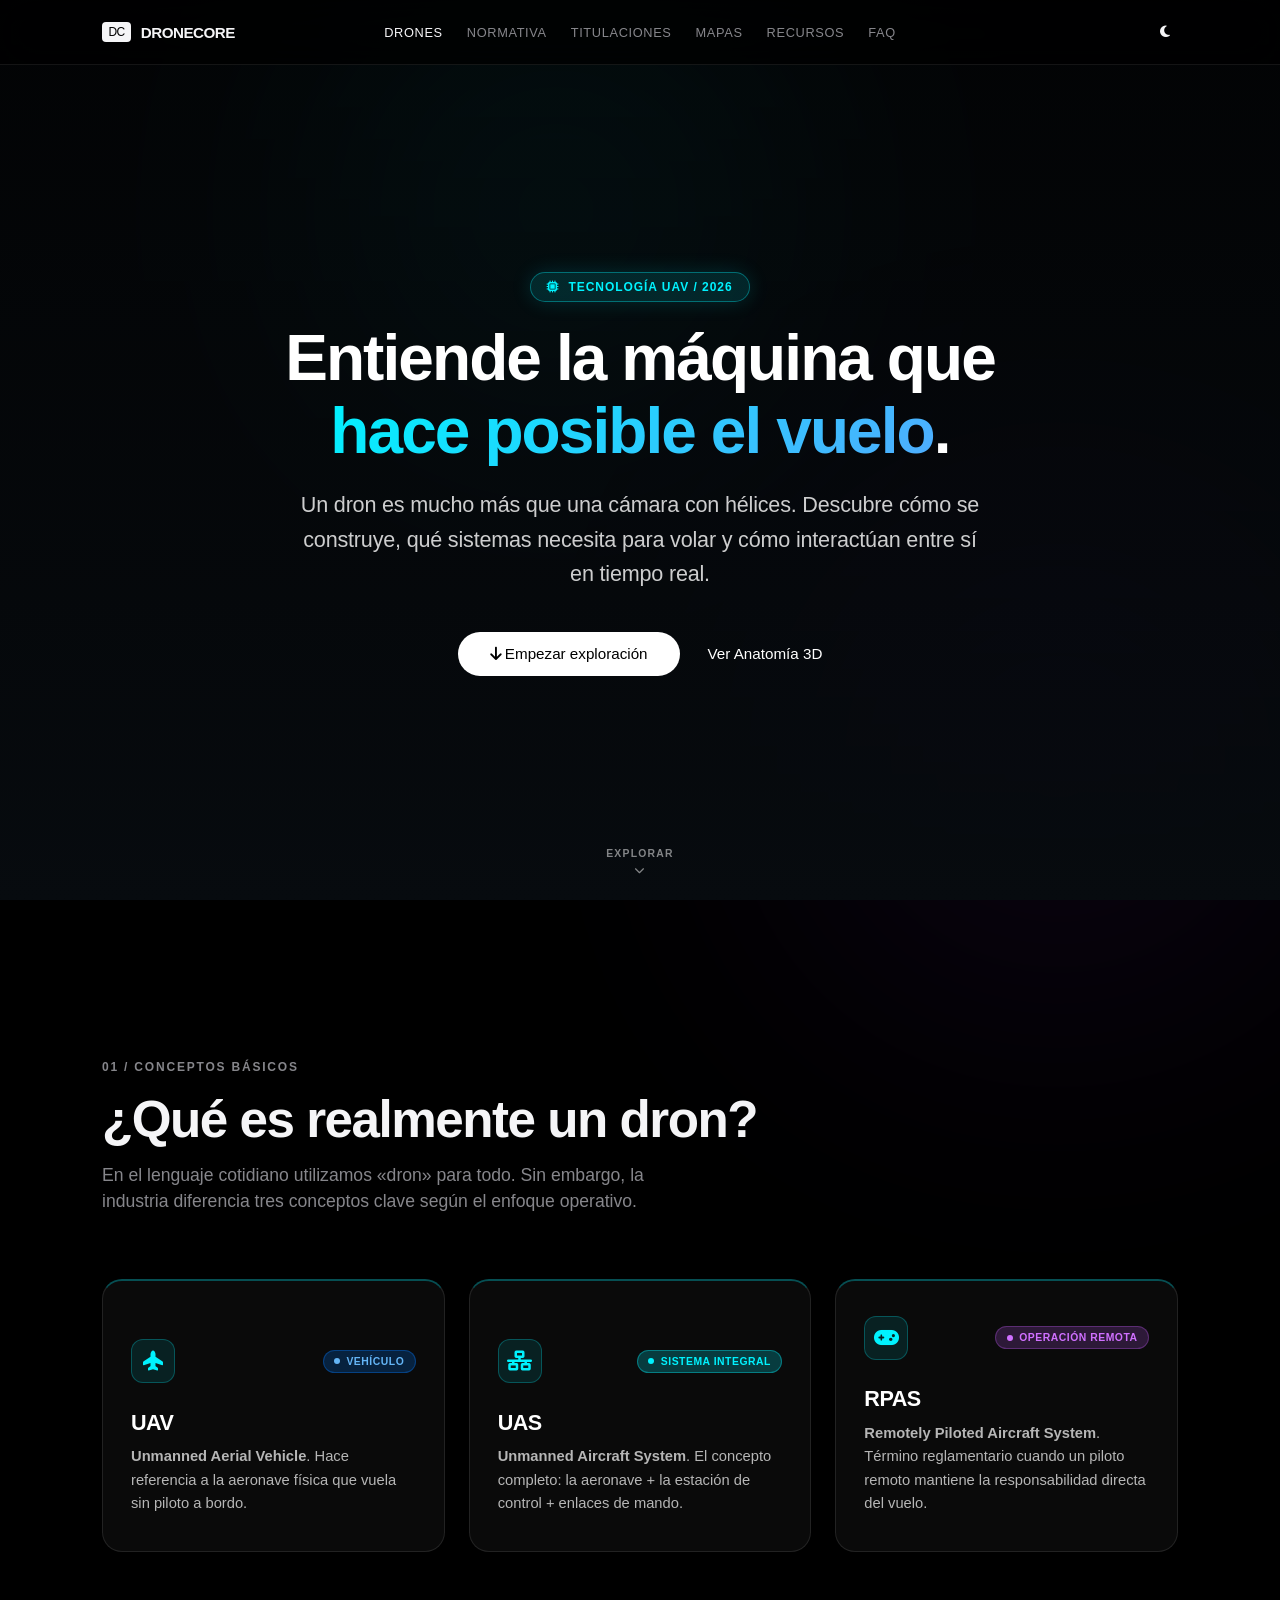
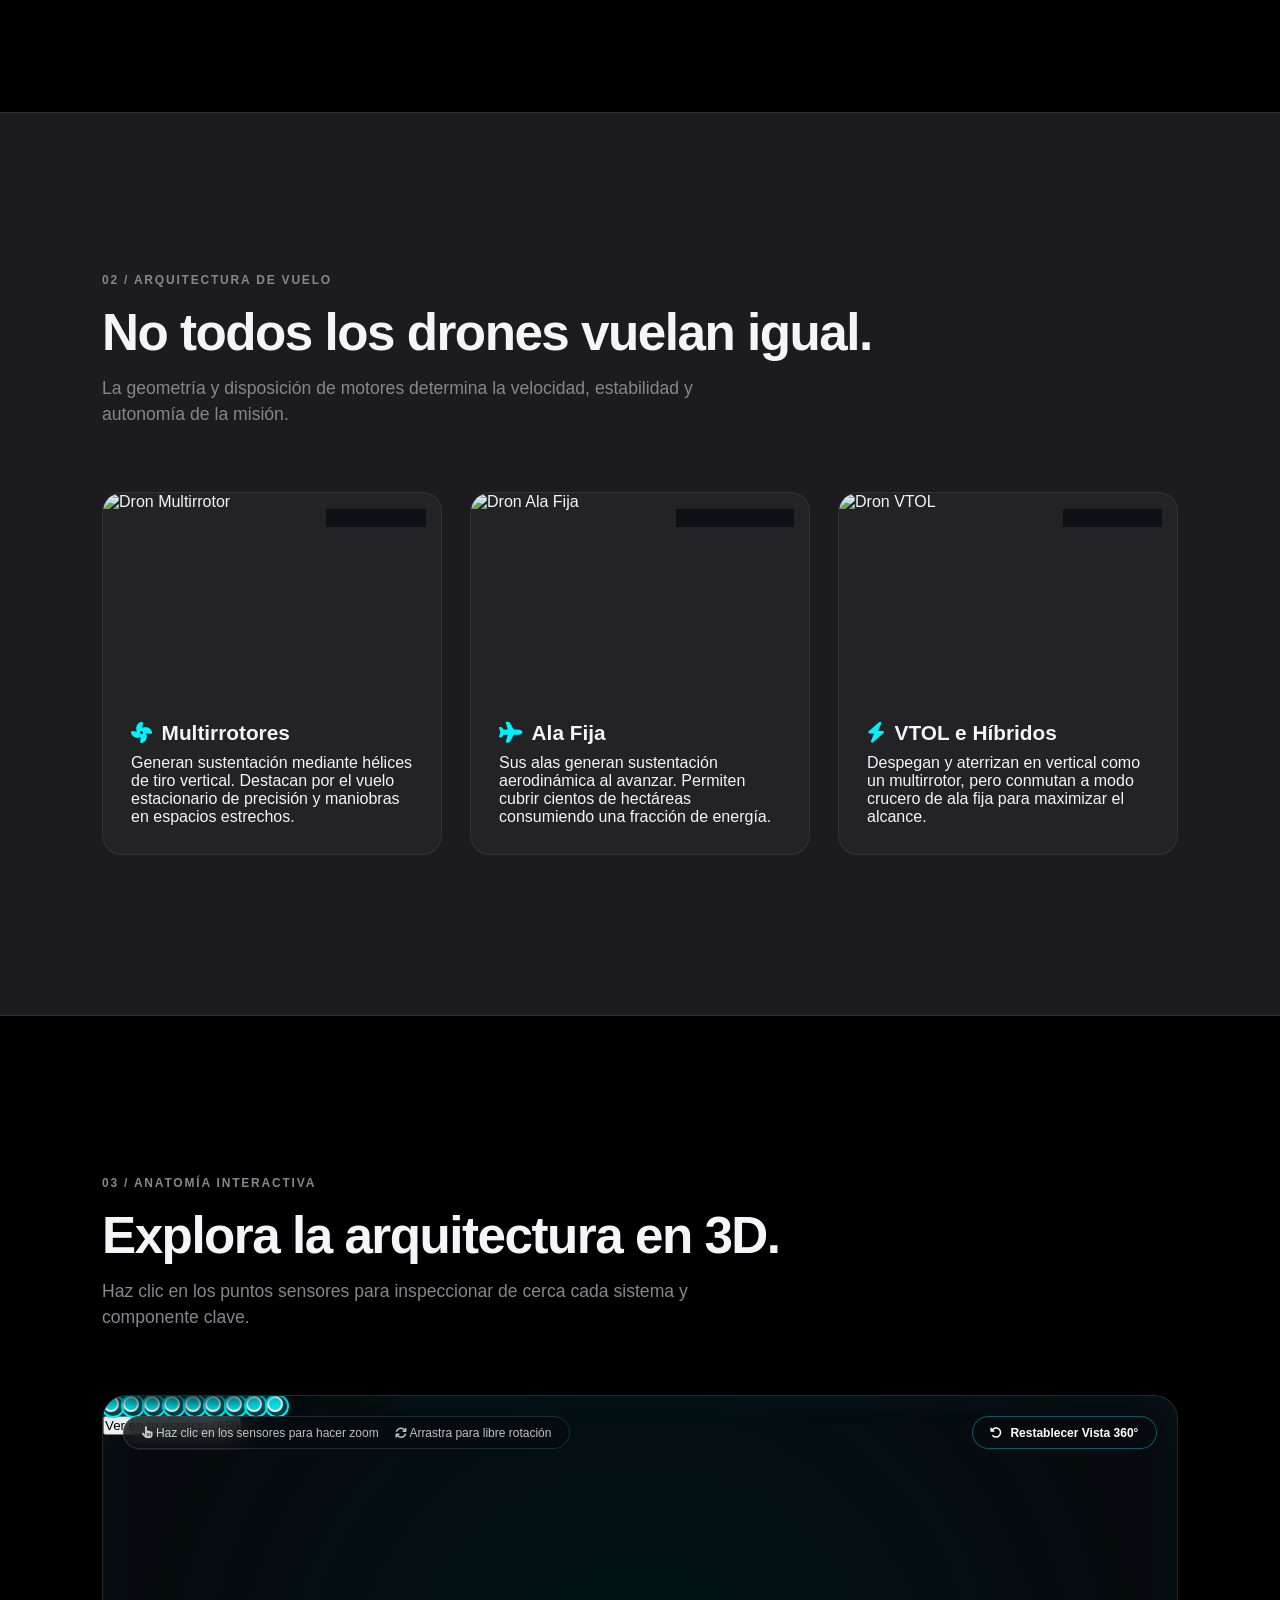
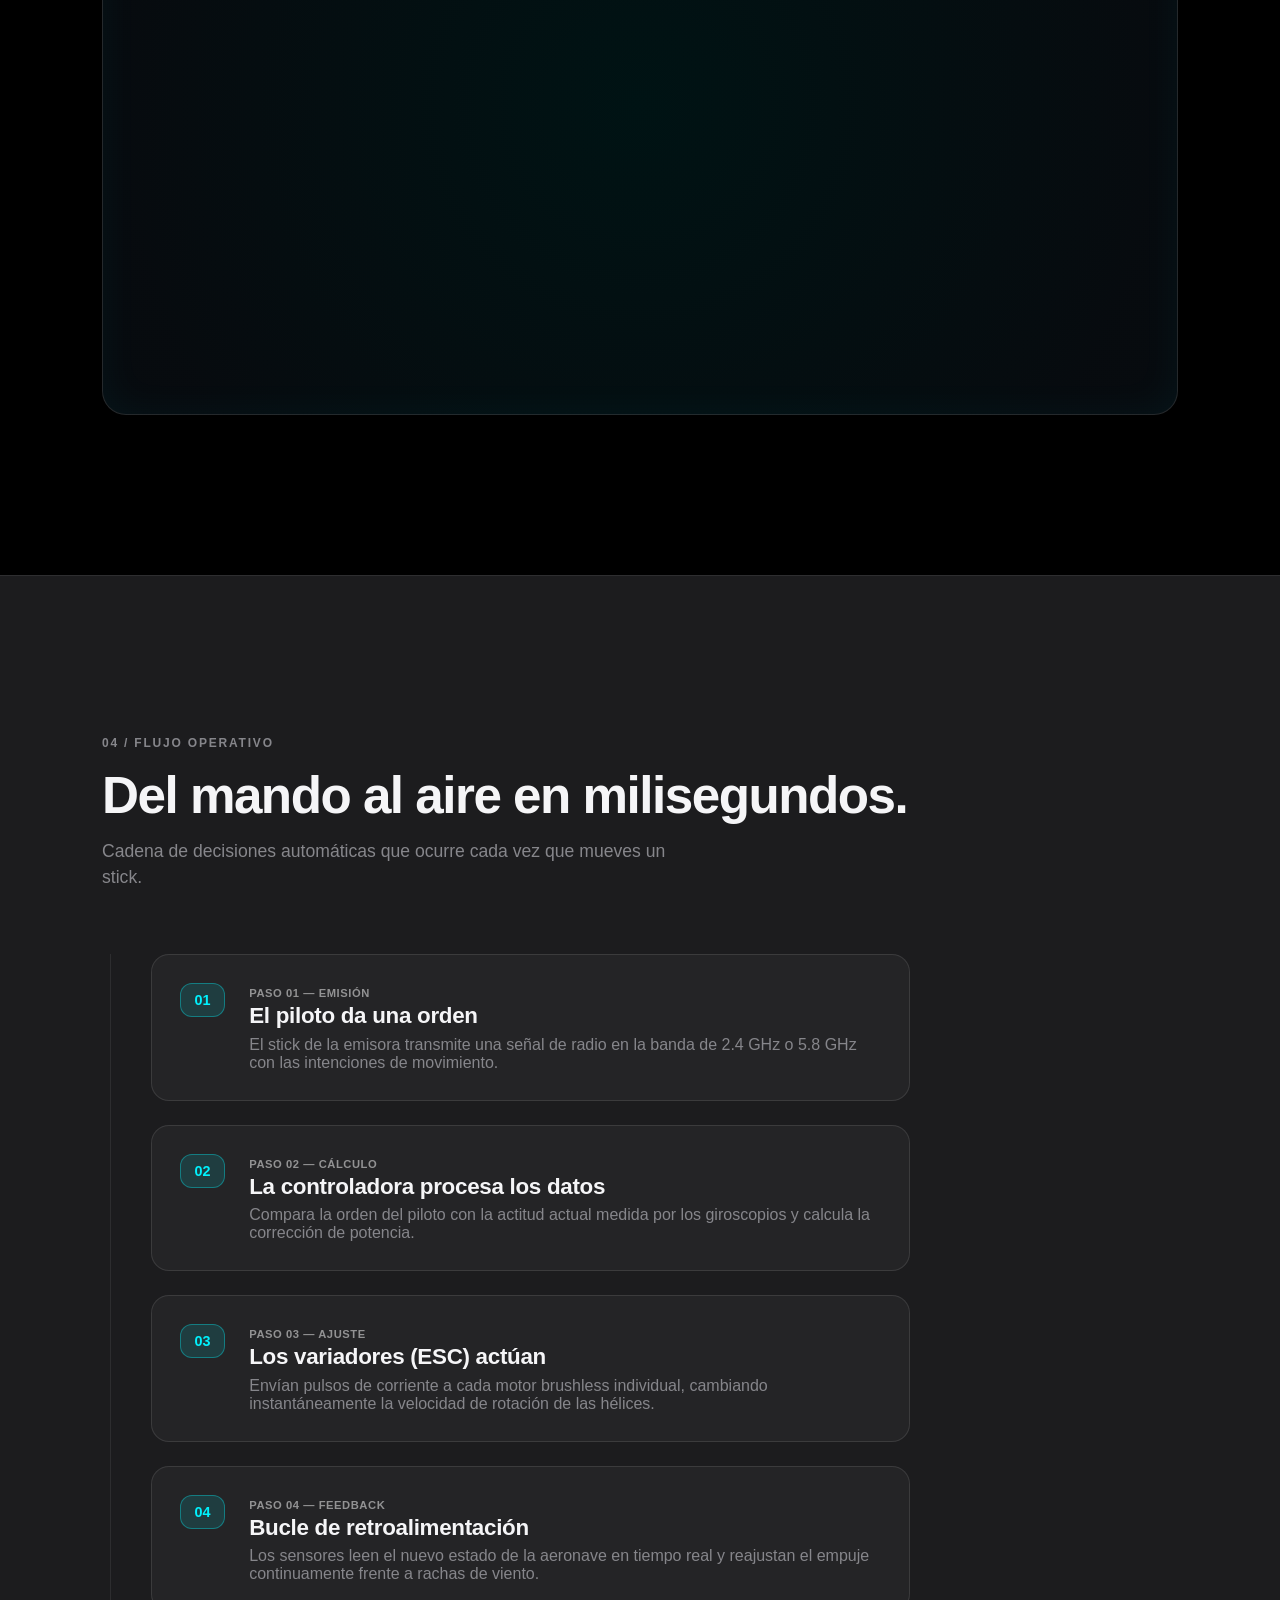
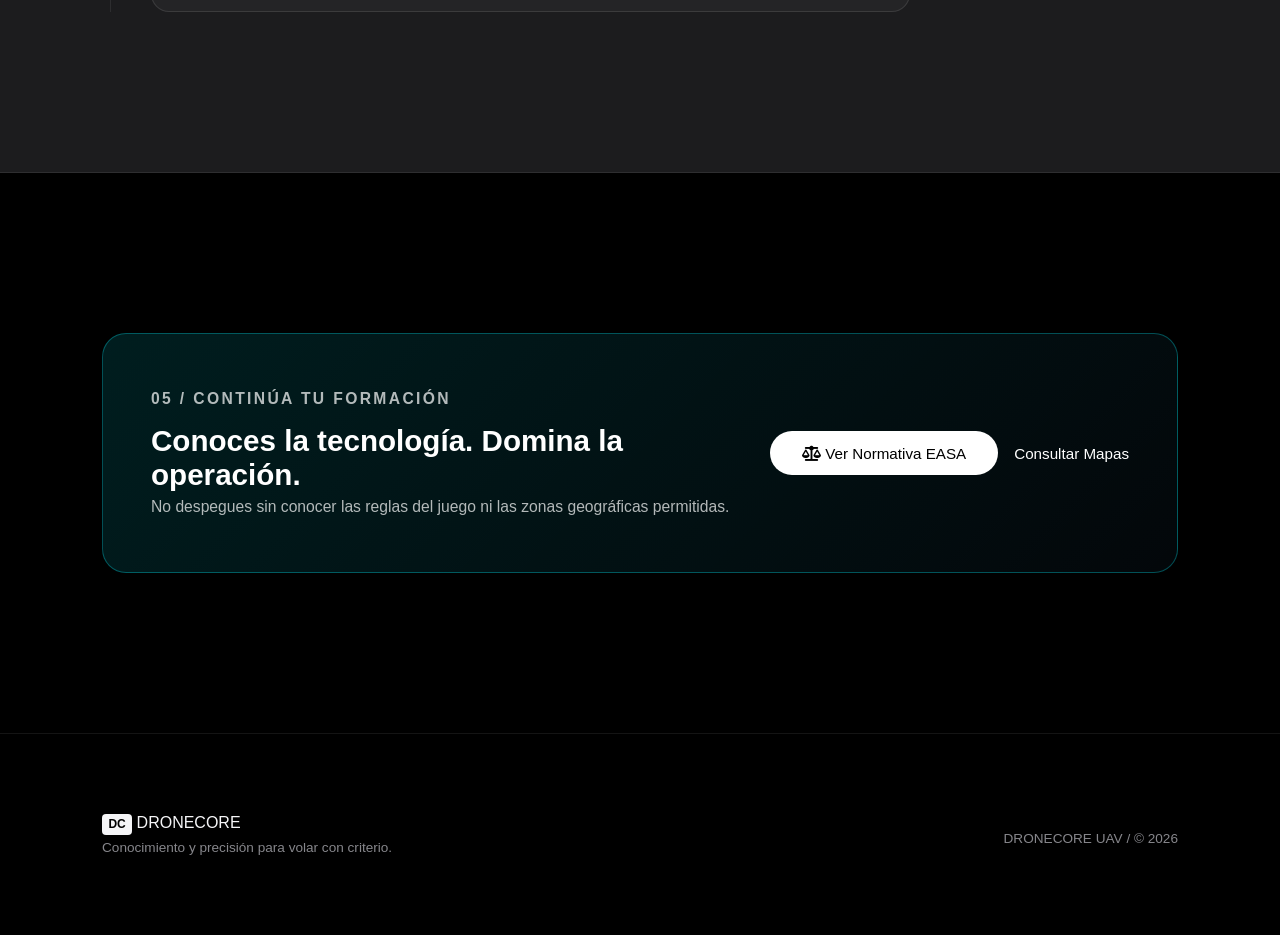
==== commit e5379355: "dron 3d añadido" ====
--- a/drones.html
+++ b/drones.html
@@ -1,23 +1,48 @@
 <!DOCTYPE html>
 <html lang="es" data-theme="dark">
+
 <head>
     <meta charset="UTF-8">
     <meta name="viewport" content="width=device-width, initial-scale=1.0">
-    <meta name="description" content="Descubre qué es un dron, cómo funciona, tipos de aeronaves UAV y sus componentes principales.">
+
+    <!-- Política de Seguridad (CSP) que permite la compilación 3D de model-viewer y CDNs -->
+    <meta http-equiv="Content-Security-Policy" content="
+        default-src 'self' https: data: blob:; 
+        script-src 'self' 'unsafe-inline' 'unsafe-eval' https://ajax.googleapis.com https://cdnjs.cloudflare.com; 
+        style-src 'self' 'unsafe-inline' https://fonts.googleapis.com https://cdnjs.cloudflare.com; 
+        font-src 'self' https://fonts.gstatic.com https://cdnjs.cloudflare.com; 
+        img-src 'self' data: https:; 
+        media-src 'self' https:; 
+        connect-src 'self' https: blob:;
+    ">
+
+    <meta name="description"
+        content="Descubre qué es un dron, cómo funciona, tipos de aeronaves UAV y su anatomía en 3D interactivo.">
     <title>Drones — DroneCore</title>
-    
-    <!-- Tipografía Inter & FontAwesome Icons -->
+
     <link rel="preconnect" href="https://fonts.googleapis.com">
     <link rel="preconnect" href="https://fonts.gstatic.com" crossorigin>
-    <link href="https://fonts.googleapis.com/css2?family=Inter:wght@300;400;500;600;700;800&display=swap" rel="stylesheet">
+    <link href="https://fonts.googleapis.com/css2?family=Inter:wght@300;400;500;600;700;800&display=swap"
+        rel="stylesheet">
     <link rel="stylesheet" href="https://cdnjs.cloudflare.com/ajax/libs/font-awesome/6.6.0/css/all.min.css">
-    
+
+    <!-- Componente 3D oficial de Google -->
+    <script type="module" src="https://ajax.googleapis.com/ajax/libs/model-viewer/3.4.0/model-viewer.min.js"></script>
+
     <link rel="stylesheet" href="css/styles.css">
     <link rel="stylesheet" href="css/drones.css">
+
+    <!-- Script modular de interactividad 3D -->
+    <script src="js/drones.js" defer></script>
 </head>
+
 <body class="page-drones">
 
-    <!-- Navegación Glassmorphism (Sin 'Inicio', 6 secciones globales) -->
+    <!-- Luces ambientales de fondo -->
+    <div class="ambient-glow glow-1"></div>
+    <div class="ambient-glow glow-2"></div>
+
+    <!-- Navbar -->
     <header class="navbar" id="navbar">
         <div class="container nav-container">
             <a href="index.html" class="logo" aria-label="Ir al inicio">
@@ -31,27 +56,36 @@
                 <a href="recursos.html">RECURSOS</a>
                 <a href="faq.html">FAQ</a>
             </nav>
-            <button id="theme-toggle" class="theme-btn" aria-label="Cambiar tema"></button>
+            <button id="theme-toggle" class="theme-btn" aria-label="Cambiar tema">
+                <i class="fa-solid fa-moon"></i>
+            </button>
         </div>
     </header>
 
     <main>
-        <!-- HERO DE PÁGINA INTERNA (Flexible y Centrado) -->
+        <!-- Hero con vídeo de fondo -->
         <section id="inicio" class="hero-cinematic">
             <video autoplay muted loop playsinline class="hero-video">
                 <source src="img/drone-forest-2.mp4" type="video/mp4">
             </video>
             <div class="hero-overlay"></div>
-            
+
             <div class="container hero-content-clean">
                 <span class="tech-badge-glow"><i class="fa-solid fa-microchip"></i> TECNOLOGÍA UAV / 2026</span>
                 <h1>Entiende la máquina que <span class="text-gradient">hace posible el vuelo</span>.</h1>
-                <p class="hero-subtitle">Un dron es mucho más que una cámara con hélices. Descubre cómo se construye, qué sistemas necesita para volar y cómo interactúan entre sí en tiempo real.</p>
+                <p class="hero-subtitle">Un dron es mucho más que una cámara con hélices. Descubre cómo se construye,
+                    qué sistemas necesita para volar y cómo interactúan entre sí en tiempo real.</p>
                 <div class="hero-cta-group">
-                    <a href="#que-es" class="btn-apple-primary"><i class="fa-solid fa-arrow-down"></i> Empezar exploración</a>
-                    <a href="#componentes" class="btn-apple-link">Ver Anatomía ↗</a>
-                </div>
-            </div>
+                    <a href="#que-es" class="btn-apple-primary"><i class="fa-solid fa-arrow-down"></i> Empezar
+                        exploración</a>
+                    <a href="#componentes" class="btn-apple-link">Ver Anatomía 3D </a>
+                </div>
+            </div>
+
+            <a href="#que-es" class="scroll-indicator" aria-label="Bajar a la siguiente sección">
+                <span>EXPLORAR</span>
+                <i class="fa-solid fa-chevron-down"></i>
+            </a>
         </section>
 
         <!-- SECCIÓN 01: CONCEPTOS BÁSICOS -->
@@ -61,28 +95,40 @@
                     <p class="eyebrow">01 / CONCEPTOS BÁSICOS</p>
                     <h2>¿Qué es realmente un dron?</h2>
                     <p class="section-lead">
-                        En el lenguaje cotidiano utilizamos «dron» para todo. Sin embargo, la industria diferencia tres conceptos clave según el enfoque operativo.
+                        En el lenguaje cotidiano utilizamos «dron» para todo. Sin embargo, la industria diferencia tres
+                        conceptos clave según el enfoque operativo.
                     </p>
                 </div>
 
                 <div class="bento-grid">
                     <div class="bento-box">
-                        <div class="bento-icon"><i class="fa-solid fa-plane-up"></i></div>
-                        <span class="status status-blue"><span class="pulse-dot"></span> VEHÍCULO</span>
+                        <div class="bento-header">
+                            <div class="bento-icon-wrapper"><i class="fa-solid fa-plane-up"></i></div>
+                            <span class="status status-blue"><span class="pulse-dot"></span> VEHÍCULO</span>
+                        </div>
                         <h3>UAV</h3>
-                        <p><strong>Unmanned Aerial Vehicle</strong>. Hace referencia a la aeronave física que vuela sin piloto a bordo.</p>
-                    </div>
+                        <p><strong>Unmanned Aerial Vehicle</strong>. Hace referencia a la aeronave física que vuela sin
+                            piloto a bordo.</p>
+                    </div>
+
                     <div class="bento-box">
-                        <div class="bento-icon"><i class="fa-solid fa-network-wired"></i></div>
-                        <span class="status status-cyan"><span class="pulse-dot"></span> SISTEMA INTEGRAL</span>
+                        <div class="bento-header">
+                            <div class="bento-icon-wrapper"><i class="fa-solid fa-network-wired"></i></div>
+                            <span class="status status-cyan"><span class="pulse-dot"></span> SISTEMA INTEGRAL</span>
+                        </div>
                         <h3>UAS</h3>
-                        <p><strong>Unmanned Aircraft System</strong>. El concepto completo: la aeronave + la estación de control + enlaces de mando.</p>
-                    </div>
-                    <div class="bento-box bento-wide">
-                        <div class="bento-icon"><i class="fa-solid fa-gamepad"></i></div>
-                        <span class="status status-purple"><span class="pulse-dot"></span> OPERACIÓN REMOTA</span>
+                        <p><strong>Unmanned Aircraft System</strong>. El concepto completo: la aeronave + la estación de
+                            control + enlaces de mando.</p>
+                    </div>
+
+                    <div class="bento-box">
+                        <div class="bento-header">
+                            <div class="bento-icon-wrapper"><i class="fa-solid fa-gamepad"></i></div>
+                            <span class="status status-purple"><span class="pulse-dot"></span> OPERACIÓN REMOTA</span>
+                        </div>
                         <h3>RPAS</h3>
-                        <p><strong>Remotely Piloted Aircraft System</strong>. Término reglamentario cuando un piloto remoto mantiene la responsabilidad directa del vuelo.</p>
+                        <p><strong>Remotely Piloted Aircraft System</strong>. Término reglamentario cuando un piloto
+                            remoto mantiene la responsabilidad directa del vuelo.</p>
                     </div>
                 </div>
             </div>
@@ -94,97 +140,200 @@
                 <div class="section-header">
                     <p class="eyebrow">02 / ARQUITECTURA DE VUELO</p>
                     <h2>No todos los drones vuelan igual.</h2>
-                    <p class="section-lead">La geometría y disposición de motores determina la velocidad, estabilidad y autonomía de la misión.</p>
+                    <p class="section-lead">La geometría y disposición de motores determina la velocidad, estabilidad y
+                        autonomía de la misión.</p>
                 </div>
 
                 <div class="cards-grid">
-                    <div class="card card-interactive">
-                        <div class="card-icon-header">
-                            <i class="fa-solid fa-fan"></i>
-                            <span class="card-tag">Alta Maniobra</span>
-                        </div>
-                        <h3>Multirrotores</h3>
-                        <p>Generan sustentación mediante hélices de tiro vertical. Destacan por el vuelo estacionario de precisión y maniobras en espacios estrechos.</p>
-                    </div>
-
-                    <div class="card card-interactive">
-                        <div class="card-icon-header">
-                            <i class="fa-solid fa-plane"></i>
-                            <span class="card-tag">Gran Autonomía</span>
-                        </div>
-                        <h3>Ala Fija</h3>
-                        <p>Sus alas generan sustentación aerodinámica al avanzar. Permiten cubrir cientos de hectáreas consumiendo una fracción de energía.</p>
-                    </div>
-
-                    <div class="card card-interactive">
-                        <div class="card-icon-header">
-                            <i class="fa-solid fa-bolt"></i>
-                            <span class="card-tag">Híbrido VTOL</span>
-                        </div>
-                        <h3>VTOL e Híbridos</h3>
-                        <p>Despegan y aterrizan en vertical como un multirrotor, pero conmutan a modo crucero de ala fija para maximizar el alcance.</p>
-                    </div>
-                </div>
-            </div>
-        </section>
-
-        <!-- SECCIÓN 03: ANATOMÍA DE UN DRON -->
+                    <div class="card card-media">
+                        <div class="card-image-wrapper">
+                            <img src="https://images.unsplash.com/photo-1527977966376-1c8408f9f108?auto=format&fit=crop&w=800&q=80"
+                                alt="Dron Multirrotor" class="card-img">
+                            <span class="card-tag overlay-tag">Alta Maniobra</span>
+                        </div>
+                        <div class="card-media-body">
+                            <h3><i class="fa-solid fa-fan icon-accent"></i> Multirrotores</h3>
+                            <p>Generan sustentación mediante hélices de tiro vertical. Destacan por el vuelo
+                                estacionario de precisión y maniobras en espacios estrechos.</p>
+                        </div>
+                    </div>
+
+                    <div class="card card-media">
+                        <div class="card-image-wrapper">
+                            <img src="https://images.unsplash.com/photo-1508614589041-895b88991e3e?auto=format&fit=crop&w=800&q=80"
+                                alt="Dron Ala Fija" class="card-img">
+                            <span class="card-tag overlay-tag">Gran Autonomía</span>
+                        </div>
+                        <div class="card-media-body">
+                            <h3><i class="fa-solid fa-plane icon-accent"></i> Ala Fija</h3>
+                            <p>Sus alas generan sustentación aerodinámica al avanzar. Permiten cubrir cientos de
+                                hectáreas consumiendo una fracción de energía.</p>
+                        </div>
+                    </div>
+
+                    <div class="card card-media">
+                        <div class="card-image-wrapper">
+                            <img src="https://images.unsplash.com/photo-1507582020474-9a35b7d455d9?auto=format&fit=crop&w=800&q=80"
+                                alt="Dron VTOL" class="card-img">
+                            <span class="card-tag overlay-tag">Híbrido VTOL</span>
+                        </div>
+                        <div class="card-media-body">
+                            <h3><i class="fa-solid fa-bolt icon-accent"></i> VTOL e Híbridos</h3>
+                            <p>Despegan y aterrizan en vertical como un multirrotor, pero conmutan a modo crucero de ala
+                                fija para maximizar el alcance.</p>
+                        </div>
+                    </div>
+                </div>
+            </div>
+        </section>
+
+        <!-- SECCIÓN 03: ANATOMÍA 3D INTERACTIVA MEJORADA -->
         <section class="section" id="componentes">
             <div class="container">
                 <div class="section-header">
-                    <p class="eyebrow">03 / ANATOMÍA DE UN DRON</p>
-                    <h2>Cada pieza tiene una misión.</h2>
-                    <p class="section-lead">Sistemas mecánicos y electrónicos sincronizados para reaccionar en milisegundos.</p>
-                </div>
-
-                <div class="cards-grid">
-                    <div class="card component-card">
-                        <div class="component-header">
-                            <span class="status status-blue"><i class="fa-solid fa-shield-halved"></i> ESTRUCTURA</span>
-                        </div>
-                        <h3>Chasis y brazos</h3>
-                        <p>Sostienen el conjunto. La fibra de carbono de alto módulo proporciona rigidez torsional sin añadir peso innecesario.</p>
-                    </div>
-
-                    <div class="card component-card">
-                        <div class="component-header">
-                            <span class="status status-cyan"><i class="fa-solid fa-gauge-high"></i> PROPULSIÓN</span>
-                        </div>
-                        <h3>Motores Brushless & ESC</h3>
-                        <p>Transforman la corriente trifásica en fuerza de empuje ajustando sus revoluciones miles de veces por segundo.</p>
-                    </div>
-
-                    <div class="card component-card">
-                        <div class="component-header">
-                            <span class="status status-green"><i class="fa-solid fa-battery-full"></i> ENERGÍA</span>
-                        </div>
-                        <h3>Baterías LiPo / Li-ion</h3>
-                        <p>Suministran altas tasas de descarga (C-Rating) necesarias para sostener la demanda pico de los motores.</p>
-                    </div>
-
-                    <div class="card component-card">
-                        <div class="component-header">
-                            <span class="status status-purple"><i class="fa-solid fa-brain"></i> PROCESAMIENTO</span>
-                        </div>
-                        <h3>Controladora de Vuelo</h3>
-                        <p>El cerebro electrónico. Ejecuta bucles de control PID ultra-rápidos para mantener la aeronave nivelada.</p>
-                    </div>
-
-                    <div class="card component-card">
-                        <div class="component-header">
-                            <span class="status status-orange"><i class="fa-solid fa-satellite"></i> NAVEGACIÓN</span>
-                        </div>
-                        <h3>GPS / GNSS / RTK</h3>
-                        <p>Obtiene la posición tridimensional mediante constelaciones satelitales con precisión centimétrica en módulos RTK.</p>
-                    </div>
-
-                    <div class="card component-card">
-                        <div class="component-header">
-                            <span class="status status-pink"><i class="fa-solid fa-compass"></i> SENSORES IMU</span>
-                        </div>
-                        <h3>Giroscopio y Barómetro</h3>
-                        <p>Miden aceleraciones angulares, inclinación y cambios métricos en la presión atmosférica para calcular la altura exacta.</p>
-                    </div>
+                    <p class="eyebrow">03 / ANATOMÍA INTERACTIVA</p>
+                    <h2>Explora la arquitectura en 3D.</h2>
+                    <p class="section-lead">Haz clic en los puntos sensores para inspeccionar de cerca cada sistema y
+                        componente clave.</p>
+                </div>
+
+                <div class="viewer-3d-wrapper">
+                    <!-- Instrucciones de uso flotantes -->
+                    <div class="viewer-controls-hint">
+                        <span><i class="fa-solid fa-hand-pointer"></i> Haz clic en los sensores para hacer zoom</span>
+                        <span><i class="fa-solid fa-arrows-rotate"></i> Arrastra para libre rotación</span>
+                    </div>
+
+                    <!-- Botón Restablecer Vista -->
+                    <button id="reset-view-btn" class="ui-reset-btn" aria-label="Restablecer vista 3D">
+                        <i class="fa-solid fa-rotate-left"></i> Restablecer Vista 360°
+                    </button>
+
+                    <model-viewer id="drone-viewer" src="assets/models/DJI-Mavic_3.glb"
+                        alt="Modelo 3D interactivo DJI Mavic 3" ar ar-modes="webxr scene-viewer quick-look"
+                        camera-controls auto-rotate tone-mapping="neutral" poster="poster.webp" shadow-intensity="1"
+                        camera-orbit="0deg 75deg 100%" field-of-view="30deg">
+
+                        <!-- 1. CÁMARA PRINCIPAL -->
+                        <button class="hotspot" slot="hotspot-2"
+                            data-position="-0.950846490925354m 0.39710421244303173m -12.438871709955933m"
+                            data-normal="-0.0000765950552003562m 0m -0.9999999970665988m"
+                            data-target="-0.95m 0.39m -12.43m" data-orbit="0deg 75deg 15m"
+                            data-title="Cámara Principal Hasselblad" data-tag="SISTEMA ÓPTICO" data-status="status-cyan"
+                            data-desc="Sensor CMOS 4/3 profesional con apertura variable f/2.8-f/11. Graba hasta en 5.1K y ofrece un rango dinámico de 12.8 pasos.">
+                            <div class="hotspot-dot"></div>
+                            <div class="hotspot-annotation">CÁMARA PRINCIPAL</div>
+                        </button>
+
+                        <!-- 2. TELECÁMARA -->
+                        <button class="hotspot" slot="hotspot-4"
+                            data-position="0.630218467244406m 2.0143912579735153m -12.489881863945385m"
+                            data-normal="0.000010545030831556434m 0.000003183914587683013m -0.9999999999393325m"
+                            data-target="0.63m 2.01m -12.48m" data-orbit="0deg 75deg 15m"
+                            data-title="Telecámara Secundaria" data-tag="SISTEMA ÓPTICO" data-status="status-cyan"
+                            data-desc="Sensor CMOS de 1/2 pulgada con Zoom Híbrido de hasta 28x. Diseñada para exploración y reconocimiento a larga distancia.">
+                            <div class="hotspot-dot"></div>
+                            <div class="hotspot-annotation">TELECÁMARA</div>
+                        </button>
+
+                        <!-- 3. MOTOR -->
+                        <button class="hotspot" slot="hotspot-5"
+                            data-position="15.845768048774458m 0.7046102819087259m -11.0070817247739m"
+                            data-normal="-0.09360038041185925m -0.004395361366322498m -0.9956001454324998m"
+                            data-target="15.84m 0.70m -11.00m" data-orbit="45deg 65deg 20m"
+                            data-title="Motor Brushless de Alto Rendimiento" data-tag="PROPULSIÓN"
+                            data-status="status-purple"
+                            data-desc="Motores sin escobillas de respuesta magnética ultrarrápida, optimizados para soportar ráfagas de viento de hasta 12 m/s.">
+                            <div class="hotspot-dot"></div>
+                            <div class="hotspot-annotation">MOTOR</div>
+                        </button>
+
+                        <!-- 4. HÉLICE -->
+                        <button class="hotspot" slot="hotspot-6"
+                            data-position="-14.516381489095833m 2.35831294014705m -16.04483548411739m"
+                            data-normal="-0.5228933991128573m 0.8379228997373974m -0.15642156903660556m"
+                            data-target="-14.51m 2.35m -16.04m" data-orbit="-45deg 60deg 20m"
+                            data-title="Hélices de Bajo Ruido" data-tag="AERODINÁMICA" data-status="status-purple"
+                            data-desc="Diseño aerodinámico dinámico con puntas de goma suaves para reducir la firma acústica y mejorar la eficiencia energéticas.">
+                            <div class="hotspot-dot"></div>
+                            <div class="hotspot-annotation">HÉLICE</div>
+                        </button>
+
+                        <!-- 5. SENSORES INFERIORES -->
+                        <button class="hotspot" slot="hotspot-7"
+                            data-position="-1.2203545582694773m -1.2453659955885144m -2.935373235056721m"
+                            data-normal="-0.8128139394807661m -0.567739392688582m 0.13040506805855953m"
+                            data-target="-1.22m -1.24m -2.93m" data-orbit="0deg 120deg 18m"
+                            data-title="Sensores Inferiores y Auxiliares" data-tag="AVIÓNICA" data-status="status-green"
+                            data-desc="Combinación de sensores ópticos de visión inferior y sensor ToF para precisión milimétrica durante el estacionario y aterrizaje.">
+                            <div class="hotspot-dot"></div>
+                            <div class="hotspot-annotation">SENSORES INFERIORES</div>
+                        </button>
+
+                        <!-- 6. SENSORES TRASEROS -->
+                        <button class="hotspot" slot="hotspot-11"
+                            data-position="-3.0097608184804816m 5.027001994718336m 6.1456193486161865m"
+                            data-normal="-0.8794338928670803m 0.11489531882223109m 0.46194706816841125m"
+                            data-target="-3.00m 5.02m 6.14m" data-orbit="180deg 70deg 20m"
+                            data-title="Sensores de Visión Traseros" data-tag="SEGURIDAD" data-status="status-green"
+                            data-desc="Cámaras de gran angular dedicadas a la detección posterior de obstáculos en tiempo real durante maniobras de marcha atrás.">
+                            <div class="hotspot-dot"></div>
+                            <div class="hotspot-annotation">SENSORES TRASEROS</div>
+                        </button>
+
+                        <!-- 7. PUERTO USB-C / MICROSD -->
+                        <button class="hotspot" slot="hotspot-12"
+                            data-position="0.986103269487502m 4.712711963842072m 7.063240993926598m"
+                            data-normal="0.05715581356628421m 0.4348874823805197m 0.8986690662553759m"
+                            data-target="0.98m 4.71m 7.06m" data-orbit="160deg 60deg 15m"
+                            data-title="Conectividad y Almacenamiento" data-tag="HARDWARE" data-status="status-orange"
+                            data-desc="Puerto USB-C de alta velocidad para descarga directa de datos y ranura MicroSD compatible con tarjetas UHS-I V30 de hasta 2TB.">
+                            <div class="hotspot-dot"></div>
+                            <div class="hotspot-annotation">USB-C / MICROSD</div>
+                        </button>
+
+                        <!-- 8. BATERÍA -->
+                        <button class="hotspot" slot="hotspot-13"
+                            data-position="1.6501700216990314m 1.1857987574910136m 7.678183268240787m"
+                            data-normal="0.10271622336143571m -0.19354856320928057m 0.975698893684925m"
+                            data-target="1.65m 1.18m 7.67m" data-orbit="180deg 80deg 22m"
+                            data-title="Batería Inteligente de Vuelo" data-tag="ENERGÍA" data-status="status-orange"
+                            data-desc="Batería LiPo 4S de 5000 mAh que proporciona hasta 46 minutos de tiempo de vuelo continuo con autodescarga de seguridad.">
+                            <div class="hotspot-dot"></div>
+                            <div class="hotspot-annotation">BATERÍA</div>
+                        </button>
+
+                        <!-- 9. SISTEMA OMNIDIRECCIONAL -->
+                        <button class="hotspot" slot="hotspot-15"
+                            data-position="3.4482497221572292m 5.387661478140883m -11.106159302859282m"
+                            data-normal="0.7262365427605267m -0.01723229445353682m -0.6872288788948732m"
+                            data-target="3.44m 5.38m -11.10m" data-orbit="30deg 50deg 20m"
+                            data-title="Detección Omnidireccional APAS 5.0" data-tag="AUTONOMÍA"
+                            data-status="status-green"
+                            data-desc="Múltiples sensores de visión de gran angular integrados que escanean continuamente el entorno en 360° para planificar rutas seguras.">
+                            <div class="hotspot-dot"></div>
+                            <div class="hotspot-annotation">SISTEMA OMNIDIRECCIONAL</div>
+                        </button>
+
+                        <!-- Elementos AR y progreso -->
+                        <div class="progress-bar hide" slot="progress-bar">
+                            <div class="update-bar"></div>
+                        </div>
+                        <button slot="ar-button" id="ar-button">
+                            Ver en tu espacio (AR)
+                        </button>
+                    </model-viewer>
+
+                    <!-- Tarjeta Informativa Flotante (Glassmorphic Card) -->
+                    <aside id="info-card" class="info-card hidden">
+                        <button id="close-card" class="close-card-btn" aria-label="Cerrar panel">&times;</button>
+                        <div class="info-card-header">
+                            <span id="card-tag" class="status status-cyan">COMPONENTE</span>
+                        </div>
+                        <h3 id="card-title">Selecciona un componente</h3>
+                        <p id="card-desc">Haz clic en cualquier punto intermitente del dron para ver sus
+                            especificaciones técnicas y realizar zoom automático.</p>
+                    </aside>
                 </div>
             </div>
         </section>
@@ -195,7 +344,8 @@
                 <div class="section-header">
                     <p class="eyebrow">04 / FLUJO OPERATIVO</p>
                     <h2>Del mando al aire en milisegundos.</h2>
-                    <p class="section-lead">Cadena de decisiones automáticas que ocurre cada vez que mueves un stick.</p>
+                    <p class="section-lead">Cadena de decisiones automáticas que ocurre cada vez que mueves un stick.
+                    </p>
                 </div>
 
                 <div class="timeline">
@@ -204,7 +354,8 @@
                         <div class="timeline-content">
                             <span class="tech-tag">Paso 01 — Emisión</span>
                             <h3>El piloto da una orden</h3>
-                            <p>El stick de la emisora transmite una señal de radio en la banda de 2.4 GHz o 5.8 GHz con las intenciones de movimiento.</p>
+                            <p>El stick de la emisora transmite una señal de radio en la banda de 2.4 GHz o 5.8 GHz con
+                                las intenciones de movimiento.</p>
                         </div>
                     </div>
                     <div class="timeline-item">
@@ -212,7 +363,8 @@
                         <div class="timeline-content">
                             <span class="tech-tag">Paso 02 — Cálculo</span>
                             <h3>La controladora procesa los datos</h3>
-                            <p>Compara la orden del piloto con la actitud actual medida por los giroscopios y calcula la corrección de potencia.</p>
+                            <p>Compara la orden del piloto con la actitud actual medida por los giroscopios y calcula la
+                                corrección de potencia.</p>
                         </div>
                     </div>
                     <div class="timeline-item">
@@ -220,7 +372,8 @@
                         <div class="timeline-content">
                             <span class="tech-tag">Paso 03 — Ajuste</span>
                             <h3>Los variadores (ESC) actúan</h3>
-                            <p>Envían pulsos de corriente a cada motor brushless individual, cambiando instantáneamente la velocidad de rotación de las hélices.</p>
+                            <p>Envían pulsos de corriente a cada motor brushless individual, cambiando instantáneamente
+                                la velocidad de rotación de las hélices.</p>
                         </div>
                     </div>
                     <div class="timeline-item">
@@ -228,7 +381,8 @@
                         <div class="timeline-content">
                             <span class="tech-tag">Paso 04 — Feedback</span>
                             <h3>Bucle de retroalimentación</h3>
-                            <p>Los sensores leen el nuevo estado de la aeronave en tiempo real y reajustan el empuje continuamente frente a rachas de viento.</p>
+                            <p>Los sensores leen el nuevo estado de la aeronave en tiempo real y reajustan el empuje
+                                continuamente frente a rachas de viento.</p>
                         </div>
                     </div>
                 </div>
@@ -245,8 +399,9 @@
                         <p>No despegues sin conocer las reglas del juego ni las zonas geográficas permitidas.</p>
                     </div>
                     <div class="cta-banner-actions">
-                        <a href="normativa.html" class="btn-apple-primary"><i class="fa-solid fa-scale-balanced"></i> Ver Normativa EASA</a>
-                        <a href="mapas.html" class="btn-apple-link">Consultar Mapas ↗</a>
+                        <a href="normativa.html" class="btn-apple-primary"><i class="fa-solid fa-scale-balanced"></i>
+                            Ver Normativa EASA</a>
+                        <a href="mapas.html" class="btn-apple-link">Consultar Mapas </a>
                     </div>
                 </div>
             </div>
@@ -265,5 +420,69 @@
         </div>
     </footer>
 
+    <!-- Lógica de Interacción 3D y Zoom Automático -->
+    <script>
+        document.addEventListener('DOMContentLoaded', () => {
+            const viewer = document.querySelector('#drone-viewer');
+            const hotspots = document.querySelectorAll('.hotspot');
+            const infoCard = document.querySelector('#info-card');
+            const cardTitle = document.querySelector('#card-title');
+            const cardDesc = document.querySelector('#card-desc');
+            const cardTag = document.querySelector('#card-tag');
+            const closeCardBtn = document.querySelector('#close-card');
+            const resetBtn = document.querySelector('#reset-view-btn');
+
+            // Guardar orbita y objetivo original
+            const initialOrbit = viewer.getAttribute('camera-orbit') || '0deg 75deg 100%';
+            const initialTarget = viewer.getAttribute('camera-target') || 'auto auto auto';
+
+            hotspots.forEach(hotspot => {
+                hotspot.addEventListener('click', (e) => {
+                    e.stopPropagation();
+
+                    // Pausar rotación automática al enfocar un componente
+                    viewer.removeAttribute('auto-rotate');
+
+                    const orbit = hotspot.dataset.orbit;
+                    const target = hotspot.dataset.target;
+                    const title = hotspot.dataset.title;
+                    const desc = hotspot.dataset.desc;
+                    const tag = hotspot.dataset.tag;
+                    const statusClass = hotspot.dataset.status || 'status-cyan';
+
+                    // Transición suave de la cámara al hotspot
+                    if (orbit) viewer.cameraOrbit = orbit;
+                    if (target) viewer.cameraTarget = target;
+
+                    // Actualizar y desplegar la tarjeta lateral de información
+                    if (title && desc) {
+                        cardTitle.textContent = title;
+                        cardDesc.textContent = desc;
+
+                        if (tag) {
+                            cardTag.textContent = tag;
+                            cardTag.className = `status ${statusClass}`;
+                        }
+
+                        infoCard.classList.remove('hidden');
+                    }
+                });
+            });
+
+            // Cerrar la tarjeta informativa
+            closeCardBtn.addEventListener('click', () => {
+                infoCard.classList.add('hidden');
+            });
+
+            // Botón para restablecer la vista inicial
+            resetBtn.addEventListener('click', () => {
+                viewer.cameraOrbit = initialOrbit;
+                viewer.cameraTarget = initialTarget;
+                viewer.setAttribute('auto-rotate', '');
+                infoCard.classList.add('hidden');
+            });
+        });
+    </script>
 </body>
+
 </html>
--- a/css/drones.css
+++ b/css/drones.css
@@ -1,201 +1,46 @@
 /* ==========================================================================
-   1. VARIABLES GENERALES Y RESET
+   DRONES.CSS — BENTO, MODELO 3D INTERACTIVO Y GLASSMORPHISM PREMIUM
    ========================================================================== */
-:root {
-    --bg-main: #070b0f;
-    --bg-card: rgba(255, 255, 255, 0.03);
-    --border-card: rgba(255, 255, 255, 0.08);
-    --text-primary: #ffffff;
-    --text-secondary: rgba(255, 255, 255, 0.65);
-    --accent-cyan: #00f2fe;
-    --accent-blue: #007aff;
-    --font-main: 'Inter', system-ui, -apple-system, sans-serif;
-}
-
-* {
-    margin: 0;
-    padding: 0;
-    box-sizing: border-box;
-}
-
-body {
-    background-color: var(--bg-main);
-    color: var(--text-primary);
-    font-family: var(--font-main);
-    line-height: 1.5;
-    -webkit-font-smoothing: antialiased;
-    overflow-x: hidden;
-}
-
-.container {
-    max-width: 1200px;
-    margin: 0 auto;
-    padding: 0 1.5rem;
-}
-
-/* ==========================================================================
-   2. NAVBAR GLASSMORPHISM (GLOBAL)
-   ========================================================================== */
-.navbar {
+
+/* 1. LUCES AMBIENTALES DE FONDO */
+.ambient-glow {
     position: fixed;
-    top: 0;
-    left: 0;
-    width: 100%;
-    z-index: 1000;
-    background: rgba(7, 11, 15, 0.8);
-    backdrop-filter: blur(12px);
-    -webkit-backdrop-filter: blur(12px);
-    border-bottom: 1px solid rgba(255, 255, 255, 0.08);
-}
-
-.nav-container {
-    display: flex;
-    justify-content: space-between;
-    align-items: center;
-    padding: 1rem 1.5rem;
-}
-
-.logo {
-    display: flex;
-    align-items: center;
-    gap: 0.5rem;
-    text-decoration: none;
-    color: #fff;
-    font-weight: 700;
-    font-size: 1.1rem;
-    letter-spacing: 0.05em;
-}
-
-.logo-mark {
-    background: #fff;
-    color: #000;
-    padding: 0.2rem 0.4rem;
-    border-radius: 4px;
-    font-weight: 900;
-    font-size: 0.8rem;
-}
-
-.nav-links {
-    display: flex;
-    align-items: center;
-    gap: 1.5rem;
-}
-
-.nav-links a {
-    text-decoration: none;
-    color: var(--text-secondary);
-    font-size: 0.8rem;
-    font-weight: 500;
-    letter-spacing: 0.05em;
-    transition: color 0.2s ease;
-    white-space: nowrap;
-}
-
-.nav-links a:hover,
-.nav-links a.active {
-    color: var(--text-primary);
-}
-
-.theme-btn {
-    background: transparent;
-    border: none;
-    color: var(--text-secondary);
-    cursor: pointer;
-    font-size: 1rem;
-}
-
-/* ==========================================================================
-   3. TIPOGRAFÍA Y ESTRUCTURA GENERAL DE SECCIÓN
-   ========================================================================== */
-.section {
-    padding: 5rem 0;
-}
-
-.section-dark {
-    background: rgba(255, 255, 255, 0.015);
-    border-top: 1px solid rgba(255, 255, 255, 0.05);
-    border-bottom: 1px solid rgba(255, 255, 255, 0.05);
-}
-
-.eyebrow {
-    font-size: 0.75rem;
-    font-weight: 700;
-    letter-spacing: 0.1em;
-    color: var(--accent-cyan);
-    text-transform: uppercase;
-    margin-bottom: 0.5rem;
-}
-
-.section-header {
-    max-width: 700px;
-    margin-bottom: 3rem;
-}
-
-.section-header h2 {
-    font-size: clamp(1.8rem, 3.5vw, 2.5rem);
-    font-weight: 700;
-    letter-spacing: -0.02em;
-    margin-bottom: 0.75rem;
-}
-
-.section-lead {
-    font-size: 1.05rem;
-    color: var(--text-secondary);
-    line-height: 1.6;
-}
-
-/* BOTONES APPLE-STYLE */
-.btn-apple-primary {
-    display: inline-flex;
-    align-items: center;
-    gap: 0.5rem;
-    padding: 0.75rem 1.5rem;
-    border-radius: 30px;
-    background: #ffffff;
-    color: #000000;
-    font-weight: 600;
-    font-size: 0.9rem;
-    text-decoration: none;
-    transition: transform 0.2s ease, background-color 0.2s ease;
-}
-
-.btn-apple-primary:hover {
-    transform: scale(1.03);
-    background: #e6e6e6;
-}
-
-.btn-apple-link {
-    display: inline-flex;
-    align-items: center;
-    gap: 0.4rem;
-    padding: 0.75rem 1.2rem;
-    color: #ffffff;
-    font-weight: 500;
-    font-size: 0.9rem;
-    text-decoration: none;
-    transition: opacity 0.2s ease;
-}
-
-.btn-apple-link:hover {
-    opacity: 0.8;
-}
-
-/* ==========================================================================
-   4. ESTILOS ESPECÍFICOS DE LA PÁGINA DE DRONES (.page-drones)
-   ========================================================================== */
-
-/* Hero Cinematic */
-.page-drones .hero-cinematic {
-    position: relative;
-    min-height: 85vh;
-    display: flex;
+    border-radius: 50%;
+    filter: blur(140px);
+    pointer-events: none;
+    z-index: 0;
+    opacity: 0.18;
+}
+
+.glow-1 {
+    top: -10%;
+    left: 20%;
+    width: 600px;
+    height: 600px;
+    background: radial-gradient(circle, #00f2fe 0%, rgba(0, 242, 254, 0) 70%);
+}
+
+.glow-2 {
+    top: 45%;
+    right: -10%;
+    width: 700px;
+    height: 700px;
+    background: radial-gradient(circle, #7928ca 0%, rgba(121, 40, 202, 0) 70%);
+}
+
+/* 2. HERO Y ANIMACIONES */
+.hero-cinematic {
+    position: relative;
+    min-height: 88vh;
+    display: flex;
+    flex-direction: column;
     align-items: center;
     justify-content: center;
-    padding: 8rem 1.5rem 4rem;
+    padding: 8rem 1.5rem 5rem;
     overflow: hidden;
 }
 
-.page-drones .hero-video {
+.hero-video {
     position: absolute;
     top: 50%;
     left: 50%;
@@ -205,17 +50,17 @@
     height: auto;
     transform: translate(-50%, -50%);
     object-fit: cover;
-    opacity: 0.35;
+    opacity: 0.65;
     pointer-events: none;
 }
 
-.page-drones .hero-overlay {
+.hero-overlay {
     position: absolute;
     inset: 0;
-    background: radial-gradient(circle at center, rgba(7, 11, 15, 0.4) 0%, rgba(7, 11, 15, 0.98) 100%);
-}
-
-.page-drones .hero-content-clean {
+    background: linear-gradient(180deg, rgba(7, 11, 15, 0.3) 0%, rgba(7, 11, 15, 0.85) 85%, #070b0f 100%);
+}
+
+.hero-content-clean {
     position: relative;
     z-index: 2;
     max-width: 850px;
@@ -226,143 +71,423 @@
     align-items: center;
 }
 
-.page-drones .hero-content-clean h1 {
-    font-size: clamp(2.2rem, 5vw, 3.8rem);
+.hero-content-clean h1 {
+    font-size: clamp(2.3rem, 5vw, 4rem);
     font-weight: 800;
-    line-height: 1.1;
+    line-height: 1.15;
     letter-spacing: -0.03em;
     margin: 1.2rem 0;
     color: #ffffff;
 }
 
-.page-drones .hero-subtitle {
-    font-size: 1.1rem;
-    color: rgba(255, 255, 255, 0.75);
+.hero-subtitle {
+    font-size: 1.15rem;
+    color: rgba(255, 255, 255, 0.82);
     max-width: 680px;
     line-height: 1.6;
     margin-bottom: 2rem;
 }
 
-.page-drones .text-gradient {
-    background: linear-gradient(135deg, #00f2fe 0%, #4facfe 100%);
-    -webkit-background-clip: text;
-    -webkit-text-fill-color: transparent;
-}
-
-.page-drones .tech-badge-glow {
+.hero-cta-group {
+    display: flex;
+    gap: 1.75rem;
+    align-items: center;
+    justify-content: center;
+    flex-wrap: wrap;
+}
+
+.tech-badge-glow {
     display: inline-flex;
     align-items: center;
     gap: 0.5rem;
-    padding: 0.4rem 0.9rem;
+    padding: 0.45rem 1rem;
     border-radius: 30px;
-    background: rgba(0, 242, 254, 0.1);
-    border: 1px solid rgba(0, 242, 254, 0.3);
+    background: rgba(0, 242, 254, 0.12);
+    border: 1px solid rgba(0, 242, 254, 0.35);
     color: #00f2fe;
     font-size: 0.75rem;
     font-weight: 600;
     letter-spacing: 0.08em;
-}
-
-.page-drones .hero-cta-group {
-    display: flex;
-    gap: 1rem;
-    align-items: center;
-    justify-content: center;
-    flex-wrap: wrap;
-}
-
-/* Bento Grid System */
-.page-drones .bento-grid {
+    box-shadow: 0 0 20px rgba(0, 242, 254, 0.15);
+}
+
+.text-gradient {
+    background: linear-gradient(135deg, #00f2fe 0%, #4facfe 100%);
+    -webkit-background-clip: text;
+    -webkit-text-fill-color: transparent;
+}
+
+.scroll-indicator {
+    position: absolute;
+    bottom: 1.5rem;
+    z-index: 3;
+    display: flex;
+    flex-direction: column;
+    align-items: center;
+    gap: 0.4rem;
+    color: rgba(255, 255, 255, 0.5);
+    font-size: 0.65rem;
+    font-weight: 700;
+    letter-spacing: 0.12em;
+    text-decoration: none;
+    transition: color 0.3s ease;
+    animation: bounce 2s infinite;
+}
+
+.scroll-indicator:hover {
+    color: #00f2fe;
+}
+
+@keyframes bounce {
+    0%, 20%, 50%, 80%, 100% { transform: translateY(0); }
+    40% { transform: translateY(-8px); }
+    60% { transform: translateY(-4px); }
+}
+
+/* 3. BENTO GRID */
+.bento-grid {
     display: grid;
     grid-template-columns: repeat(3, 1fr);
     gap: 1.5rem;
-}
-
-.page-drones .bento-box {
-    background: var(--bg-card);
-    border: 1px solid var(--border-card);
+    position: relative;
+    z-index: 1;
+}
+
+.bento-box {
+    background: rgba(255, 255, 255, 0.04);
+    border: 1px solid rgba(255, 255, 255, 0.1);
+    border-top: 2px solid rgba(0, 242, 254, 0.3);
     border-radius: 20px;
-    padding: 2rem;
+    padding: 2.2rem 1.75rem;
     display: flex;
     flex-direction: column;
     align-items: flex-start;
-    transition: transform 0.3s ease, border-color 0.3s ease;
-}
-
-.page-drones .bento-box:hover {
-    transform: translateY(-4px);
-    border-color: rgba(0, 242, 254, 0.3);
-}
-
-.page-drones .bento-icon {
-    font-size: 1.5rem;
-    color: var(--accent-cyan);
-    margin-bottom: 0.75rem;
-}
-
-.page-drones .bento-box h3 {
+    transition: all 0.3s ease;
+}
+
+.bento-box:hover {
+    transform: translateY(-6px);
+    background: rgba(255, 255, 255, 0.06);
+    border-color: rgba(0, 242, 254, 0.5);
+    box-shadow: 0 15px 35px rgba(0, 0, 0, 0.5), 0 0 25px rgba(0, 242, 254, 0.12);
+}
+
+.bento-header {
+    display: flex;
+    align-items: center;
+    justify-content: space-between;
+    width: 100%;
+    margin-bottom: 1.25rem;
+}
+
+.bento-icon-wrapper {
+    width: 44px;
+    height: 44px;
+    border-radius: 12px;
+    background: rgba(0, 242, 254, 0.1);
+    display: flex;
+    align-items: center;
+    justify-content: center;
+    color: #00f2fe;
+    font-size: 1.25rem;
+    border: 1px solid rgba(0, 242, 254, 0.25);
+    margin-bottom: 0;
+}
+
+.bento-box h3 {
+    font-size: 1.35rem;
+    font-weight: 700;
+    margin: 0.4rem 0 0.6rem 0;
+    color: #ffffff;
+}
+
+.bento-box p {
+    color: rgba(255, 255, 255, 0.7);
+    font-size: 0.92rem;
+    line-height: 1.6;
+}
+
+/* 4. TARJETAS DE SECCIÓN 02 */
+.cards-grid {
+    display: grid;
+    grid-template-columns: repeat(auto-fit, minmax(320px, 1fr));
+    gap: 1.75rem;
+    position: relative;
+    z-index: 1;
+}
+
+.card-media {
+    background: rgba(255, 255, 255, 0.03);
+    border: 1px solid rgba(255, 255, 255, 0.08);
+    border-radius: 20px;
+    overflow: hidden;
+    transition: all 0.4s cubic-bezier(0.16, 1, 0.3, 1);
+}
+
+.card-media:hover {
+    transform: translateY(-6px);
+    border-color: rgba(0, 242, 254, 0.4);
+    box-shadow: 0 20px 40px rgba(0, 0, 0, 0.6), 0 0 30px rgba(0, 242, 254, 0.15);
+}
+
+.card-image-wrapper {
+    position: relative;
+    width: 100%;
+    height: 200px;
+    overflow: hidden;
+}
+
+.card-img {
+    width: 100%;
+    height: 100%;
+    object-fit: cover;
+    transition: transform 0.5s ease;
+}
+
+.card-media:hover .card-img {
+    transform: scale(1.08);
+}
+
+.overlay-tag {
+    position: absolute;
+    top: 1rem;
+    right: 1rem;
+    background: rgba(7, 11, 15, 0.75);
+    backdrop-filter: blur(8px);
+    -webkit-backdrop-filter: blur(8px);
+}
+
+.card-media-body {
+    padding: 1.75rem;
+}
+
+.card-media-body h3 {
     font-size: 1.3rem;
     font-weight: 700;
-    margin: 0.5rem 0;
-}
-
-.page-drones .bento-box p {
-    color: var(--text-secondary);
-    font-size: 0.9rem;
-    line-height: 1.6;
-}
-
-/* Component Cards (Alineación corregida de Status/Header) */
-.page-drones .cards-grid {
-    display: grid;
-    grid-template-columns: repeat(auto-fit, minmax(320px, 1fr));
-    gap: 1.5rem;
-}
-
-.page-drones .component-card {
-    display: flex;
-    flex-direction: column;
-    align-items: flex-start;
-    gap: 0.75rem;
-    padding: 1.75rem;
-    background: var(--bg-card);
-    border: 1px solid var(--border-card);
-    border-radius: 16px;
-    transition: all 0.3s cubic-bezier(0.16, 1, 0.3, 1);
-}
-
-.page-drones .component-card:hover {
-    transform: translateY(-4px);
-    border-color: rgba(0, 242, 254, 0.4);
-    box-shadow: 0 12px 30px rgba(0, 0, 0, 0.5), 0 0 20px rgba(0, 242, 254, 0.15);
-}
-
-.page-drones .component-header {
+    margin-bottom: 0.6rem;
+    display: flex;
+    align-items: center;
+    gap: 0.6rem;
+}
+
+.icon-accent {
+    color: #00f2fe;
+}
+
+/* 5. VISOR 3D Y HOTSPOTS INTERACTIVOS AVANZADOS */
+.viewer-3d-wrapper {
+    position: relative;
     width: 100%;
-    margin-bottom: 0.25rem;
-}
-
-.page-drones .status {
-    position: static !important; /* Desactiva posicionamiento absoluto conflictivo */
+    height: 620px;
+    background: radial-gradient(circle at center, rgba(0, 242, 254, 0.08) 0%, rgba(7, 11, 15, 0.98) 85%);
+    border: 1px solid rgba(255, 255, 255, 0.12);
+    border-radius: 24px;
+    overflow: hidden;
+    box-shadow: 0 20px 50px rgba(0, 0, 0, 0.6), inset 0 0 40px rgba(0, 242, 254, 0.05);
+}
+
+model-viewer {
+    width: 100%;
+    height: 100%;
+    --poster-color: transparent;
+}
+
+.viewer-controls-hint {
+    position: absolute;
+    top: 1.25rem;
+    left: 1.25rem;
+    z-index: 5;
+    display: flex;
+    gap: 1rem;
+    background: rgba(7, 11, 15, 0.75);
+    backdrop-filter: blur(12px);
+    -webkit-backdrop-filter: blur(12px);
+    padding: 0.55rem 1.1rem;
+    border-radius: 30px;
+    border: 1px solid rgba(255, 255, 255, 0.12);
+    font-size: 0.75rem;
+    color: rgba(255, 255, 255, 0.75);
+    pointer-events: none;
+}
+
+/* Botón Restablecer Vista */
+.ui-reset-btn {
+    position: absolute;
+    top: 1.25rem;
+    right: 1.25rem;
+    z-index: 5;
+    background: rgba(7, 11, 15, 0.75);
+    backdrop-filter: blur(12px);
+    -webkit-backdrop-filter: blur(12px);
+    border: 1px solid rgba(0, 242, 254, 0.35);
+    color: #ffffff;
+    padding: 0.55rem 1.1rem;
+    border-radius: 30px;
+    font-size: 0.75rem;
+    font-weight: 600;
+    cursor: pointer;
+    transition: all 0.3s ease;
+    display: flex;
+    align-items: center;
+    gap: 0.5rem;
+}
+
+.ui-reset-btn:hover {
+    background: rgba(0, 242, 254, 0.2);
+    border-color: #00f2fe;
+    box-shadow: 0 0 15px rgba(0, 242, 254, 0.3);
+}
+
+/* Hotspots Estilo Sensor Pulsante */
+.hotspot {
+    background: transparent;
+    border: none;
+    cursor: pointer;
+    position: relative;
+    padding: 0;
+    outline: none;
+}
+
+.hotspot-dot {
+    width: 16px;
+    height: 16px;
+    border-radius: 50%;
+    background: #00f2fe;
+    border: 2px solid #ffffff;
+    box-shadow: 0 0 12px #00f2fe;
+    transition: transform 0.3s ease;
+    position: relative;
+}
+
+.hotspot-dot::after {
+    content: '';
+    position: absolute;
+    top: -4px;
+    left: -4px;
+    width: 20px;
+    height: 20px;
+    border-radius: 50%;
+    border: 2px solid #00f2fe;
+    animation: pulse-ring 1.8s infinite;
+}
+
+.hotspot:hover .hotspot-dot {
+    transform: scale(1.35);
+}
+
+@keyframes pulse-ring {
+    0% { transform: scale(0.8); opacity: 1; }
+    100% { transform: scale(2.2); opacity: 0; }
+}
+
+/* Estado activo para el Hotspot seleccionado */
+.hotspot.active .hotspot-dot {
+    transform: scale(1.4);
+    background: #ffffff;
+    border-color: #00f2fe;
+    box-shadow: 0 0 20px #00f2fe, 0 0 40px #00f2fe;
+}
+
+/* Etiqueta Flotante sobre el Hotspot */
+.hotspot-annotation {
+    position: absolute;
+    bottom: 22px;
+    left: 50%;
+    transform: translateX(-50%);
+    background: rgba(7, 11, 15, 0.82);
+    backdrop-filter: blur(12px);
+    -webkit-backdrop-filter: blur(12px);
+    color: #ffffff;
+    padding: 4px 10px;
+    border-radius: 20px;
+    font-size: 0.68rem;
+    font-weight: 700;
+    letter-spacing: 0.06em;
+    white-space: nowrap;
+    border: 1px solid rgba(0, 242, 254, 0.3);
+    pointer-events: none;
+    box-shadow: 0 8px 20px rgba(0, 0, 0, 0.4);
+}
+
+/* Tarjeta Informativa Glassmorphic Lateral */
+.info-card {
+    position: absolute;
+    bottom: 1.5rem;
+    right: 1.5rem;
+    width: 320px;
+    background: rgba(12, 18, 26, 0.88);
+    backdrop-filter: blur(20px);
+    -webkit-backdrop-filter: blur(20px);
+    border: 1px solid rgba(0, 242, 254, 0.35);
+    border-radius: 20px;
+    padding: 1.5rem;
+    color: #ffffff;
+    box-shadow: 0 20px 40px rgba(0, 0, 0, 0.6), 0 0 30px rgba(0, 242, 254, 0.1);
+    z-index: 10;
+    transition: opacity 0.4s ease, transform 0.4s cubic-bezier(0.16, 1, 0.3, 1);
+}
+
+.info-card.hidden {
+    opacity: 0;
+    transform: translateY(20px);
+    pointer-events: none;
+}
+
+.info-card-header {
+    margin-bottom: 0.6rem;
+}
+
+.info-card h3 {
+    margin: 0.2rem 0 0.6rem 0;
+    font-size: 1.2rem;
+    font-weight: 700;
+    color: #ffffff;
+}
+
+.info-card p {
+    margin: 0;
+    font-size: 0.85rem;
+    line-height: 1.55;
+    color: rgba(255, 255, 255, 0.78);
+}
+
+.close-card-btn {
+    position: absolute;
+    top: 12px;
+    right: 14px;
+    background: none;
+    border: none;
+    color: rgba(255, 255, 255, 0.6);
+    font-size: 1.3rem;
+    cursor: pointer;
+    transition: color 0.2s ease;
+}
+
+.close-card-btn:hover {
+    color: #00f2fe;
+}
+
+/* STATUS BADGES */
+.status {
+    position: static !important;
     display: inline-flex;
     align-items: center;
     gap: 0.4rem;
-    padding: 0.35rem 0.75rem;
+    padding: 0.3rem 0.65rem;
     border-radius: 20px;
-    font-size: 0.7rem;
+    font-size: 0.65rem;
     font-weight: 700;
     letter-spacing: 0.05em;
     text-transform: uppercase;
 }
 
-.page-drones .status-blue   { background: rgba(0, 122, 255, 0.15); color: #64b5f6; border: 1px solid rgba(0, 122, 255, 0.3); }
-.page-drones .status-cyan   { background: rgba(0, 242, 254, 0.15); color: #00f2fe; border: 1px solid rgba(0, 242, 254, 0.3); }
-.page-drones .status-green  { background: rgba(46, 213, 115, 0.15); color: #2ed573; border: 1px solid rgba(46, 213, 115, 0.3); }
-.page-drones .status-purple { background: rgba(175, 82, 222, 0.15); color: #d070ff; border: 1px solid rgba(175, 82, 222, 0.3); }
-.page-drones .status-orange { background: rgba(255, 149, 0, 0.15);  color: #ffb340; border: 1px solid rgba(255, 149, 0, 0.3); }
-.page-drones .status-pink   { background: rgba(255, 45, 85, 0.15);  color: #ff6b81; border: 1px solid rgba(255, 45, 85, 0.3); }
-
-.page-drones .pulse-dot {
+.status-blue   { background: rgba(0, 122, 255, 0.22); color: #64b5f6; border: 1px solid rgba(0, 122, 255, 0.35); }
+.status-cyan   { background: rgba(0, 242, 254, 0.22); color: #00f2fe; border: 1px solid rgba(0, 242, 254, 0.35); }
+.status-green  { background: rgba(46, 213, 115, 0.22); color: #2ed573; border: 1px solid rgba(46, 213, 115, 0.35); }
+.status-purple { background: rgba(175, 82, 222, 0.22); color: #d070ff; border: 1px solid rgba(175, 82, 222, 0.35); }
+.status-orange { background: rgba(255, 149, 0, 0.22);  color: #ffb340; border: 1px solid rgba(255, 149, 0, 0.35); }
+
+.pulse-dot {
     width: 6px;
     height: 6px;
     border-radius: 50%;
@@ -376,67 +501,38 @@
     100% { opacity: 0.3; transform: scale(0.8); }
 }
 
-.page-drones .card-interactive {
-    background: var(--bg-card);
-    border: 1px solid var(--border-card);
-    border-radius: 16px;
-    padding: 1.75rem;
-    transition: all 0.3s ease;
-}
-
-.page-drones .card-interactive:hover {
-    background: rgba(255, 255, 255, 0.05);
-    border-color: rgba(255, 255, 255, 0.2);
-}
-
-.page-drones .card-icon-header {
-    display: flex;
-    justify-content: space-between;
-    align-items: center;
-    font-size: 1.4rem;
-    color: var(--accent-cyan);
-    margin-bottom: 1rem;
-}
-
-.page-drones .card-tag {
-    font-size: 0.7rem;
-    color: rgba(255, 255, 255, 0.5);
-    font-weight: 500;
-    border: 1px solid rgba(255, 255, 255, 0.1);
-    padding: 0.2rem 0.6rem;
-    border-radius: 12px;
-}
-
-/* Timeline */
-.page-drones .timeline {
+/* 6. TIMELINE Y CTA */
+.timeline {
     display: flex;
     flex-direction: column;
     gap: 1.5rem;
     max-width: 800px;
-}
-
-.page-drones .timeline-item {
+    position: relative;
+    z-index: 1;
+}
+
+.timeline-item {
     display: flex;
     gap: 1.5rem;
     align-items: flex-start;
-    background: var(--bg-card);
-    border: 1px solid var(--border-card);
-    padding: 1.5rem;
-    border-radius: 16px;
-}
-
-.page-drones .timeline-badge {
-    background: rgba(0, 242, 254, 0.1);
-    border: 1px solid rgba(0, 242, 254, 0.3);
+    background: rgba(255, 255, 255, 0.04);
+    border: 1px solid rgba(255, 255, 255, 0.1);
+    padding: 1.75rem;
+    border-radius: 18px;
+}
+
+.timeline-badge {
+    background: rgba(0, 242, 254, 0.12);
+    border: 1px solid rgba(0, 242, 254, 0.35);
     color: #00f2fe;
-    font-weight: 700;
-    font-size: 0.85rem;
-    padding: 0.5rem 0.8rem;
-    border-radius: 10px;
+    font-weight: 800;
+    font-size: 0.9rem;
+    padding: 0.5rem 0.85rem;
+    border-radius: 12px;
     flex-shrink: 0;
 }
 
-.page-drones .tech-tag {
+.tech-tag {
     display: inline-block;
     font-size: 0.7rem;
     font-weight: 700;
@@ -446,90 +542,60 @@
     margin-bottom: 0.25rem;
 }
 
-.page-drones .timeline-content h3 {
-    font-size: 1.1rem;
-    font-weight: 600;
-    margin-bottom: 0.4rem;
-}
-
-.page-drones .timeline-content p {
-    color: var(--text-secondary);
-    font-size: 0.9rem;
-    line-height: 1.5;
-}
-
-/* Banner CTA Final */
-.page-drones .cta-banner {
-    background: linear-gradient(135deg, rgba(0, 242, 254, 0.08) 0%, rgba(79, 172, 254, 0.03) 100%);
-    border: 1px solid rgba(0, 242, 254, 0.2);
+.cta-banner {
+    background: linear-gradient(135deg, rgba(0, 242, 254, 0.12) 0%, rgba(79, 172, 254, 0.04) 100%);
+    border: 1px solid rgba(0, 242, 254, 0.3);
     border-radius: 24px;
-    padding: 3rem;
+    padding: 3.5rem 3rem;
     display: flex;
     justify-content: space-between;
     align-items: center;
     gap: 2rem;
-}
-
-.page-drones .cta-banner-content h2 {
-    font-size: 1.8rem;
-    font-weight: 700;
+    position: relative;
+    z-index: 1;
+}
+
+.cta-banner-content h2 {
+    font-size: 1.85rem;
+    font-weight: 800;
     margin: 0.4rem 0;
-}
-
-.page-drones .cta-banner-content p {
-    color: var(--text-secondary);
-    font-size: 0.95rem;
-}
-
-.page-drones .cta-banner-actions {
+    color: #ffffff;
+}
+
+.cta-banner-content p {
+    color: rgba(255, 255, 255, 0.7);
+    font-size: 0.98rem;
+}
+
+.cta-banner-actions {
     display: flex;
     gap: 1rem;
     align-items: center;
     white-space: nowrap;
 }
 
-/* Footer */
-.footer {
-    border-top: 1px solid rgba(255, 255, 255, 0.08);
-    padding: 3rem 0;
-    background: var(--bg-main);
-}
-
-.footer-content {
-    display: flex;
-    justify-content: space-between;
-    align-items: center;
-}
-
-.footer-brand {
-    font-weight: 700;
-    font-size: 1.1rem;
-}
-
-.footer-brand p {
-    font-weight: 400;
-    font-size: 0.85rem;
-    color: var(--text-secondary);
-    margin-top: 0.25rem;
-}
-
-.footer-meta p {
-    font-size: 0.75rem;
-    color: var(--text-secondary);
-    letter-spacing: 0.05em;
-}
-
-/* Media Queries Responsivos */
+/* RESPONSIVE */
 @media (max-width: 900px) {
-    .page-drones .bento-grid {
+    .bento-grid {
         grid-template-columns: 1fr;
     }
-    .page-drones .cta-banner {
+    .viewer-3d-wrapper {
+        height: 520px;
+    }
+    .viewer-controls-hint {
+        display: none;
+    }
+    .info-card {
+        width: calc(100% - 2rem);
+        right: 1rem;
+        bottom: 1rem;
+    }
+    .cta-banner {
         flex-direction: column;
         text-align: center;
-        padding: 2rem 1.5rem;
+        padding: 2.5rem 1.5rem;
     }
-    .page-drones .cta-banner-actions {
+    .cta-banner-actions {
         flex-direction: column;
         width: 100%;
     }
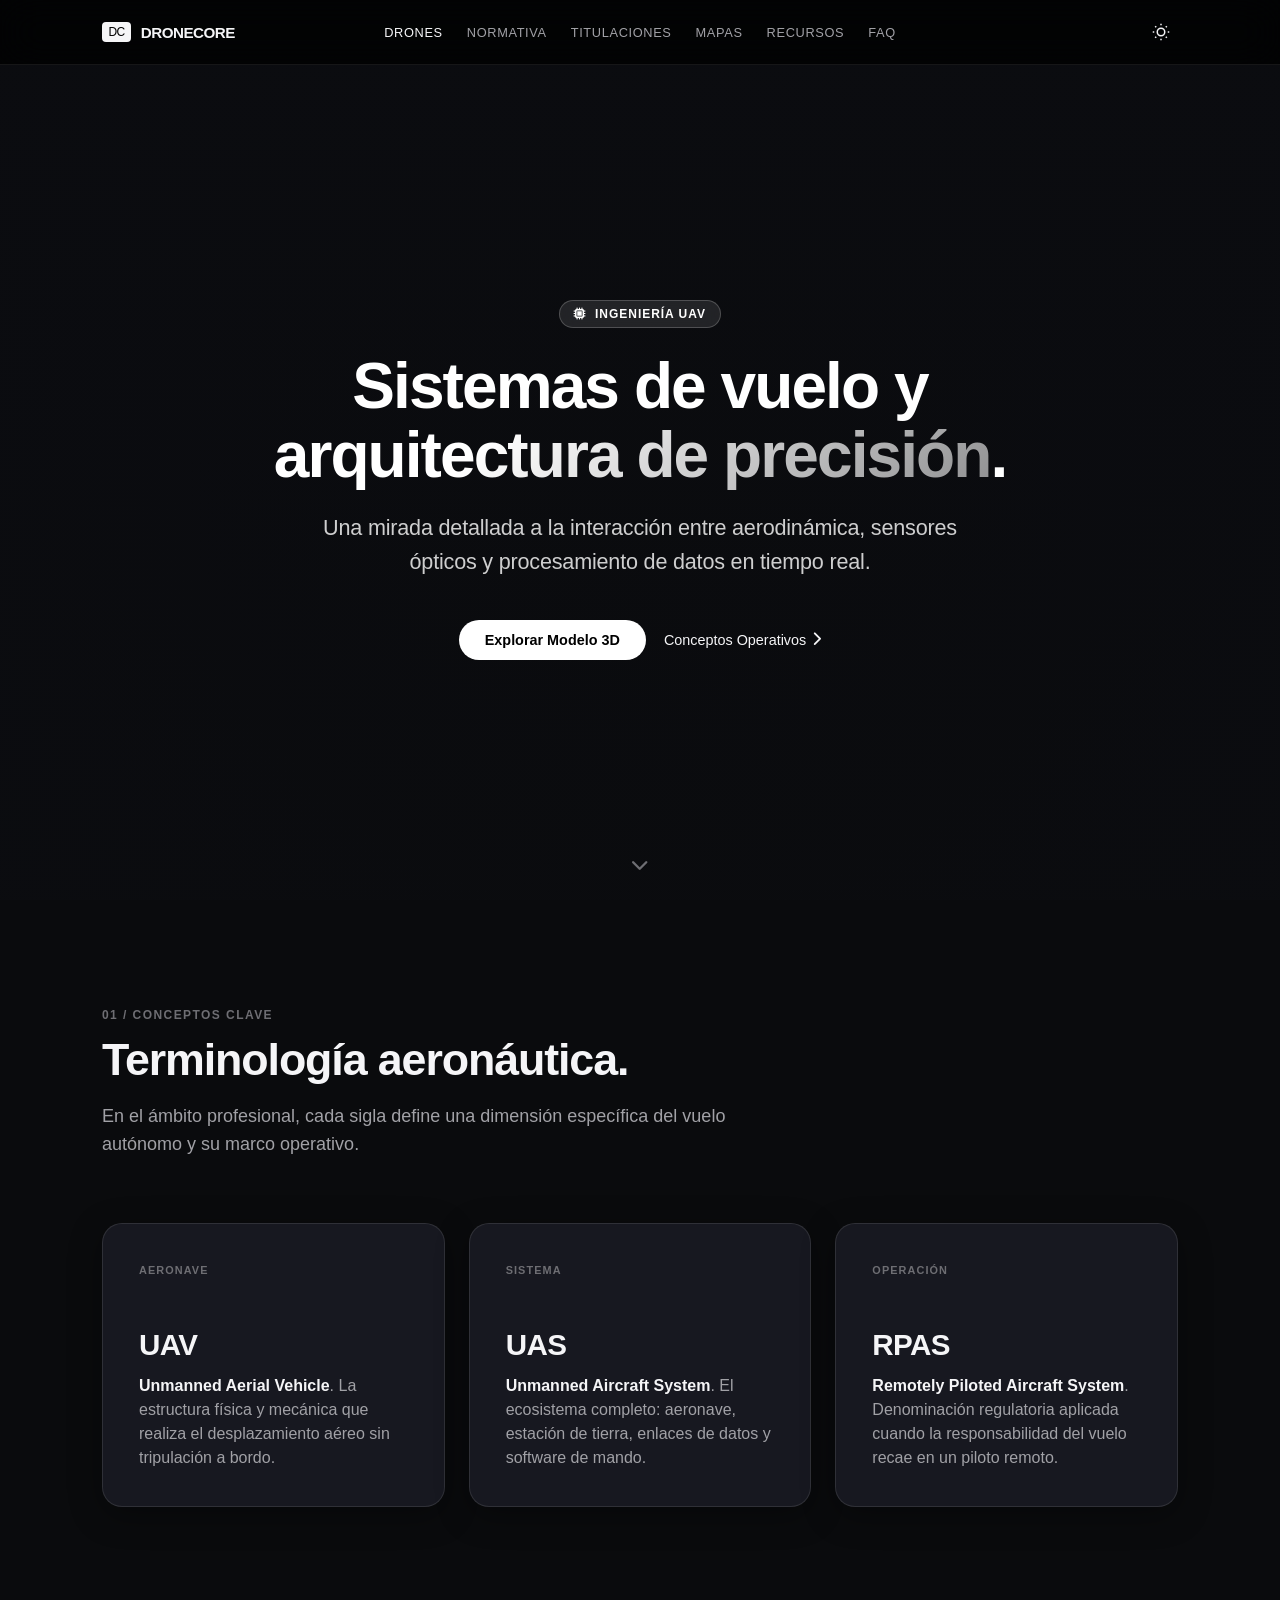
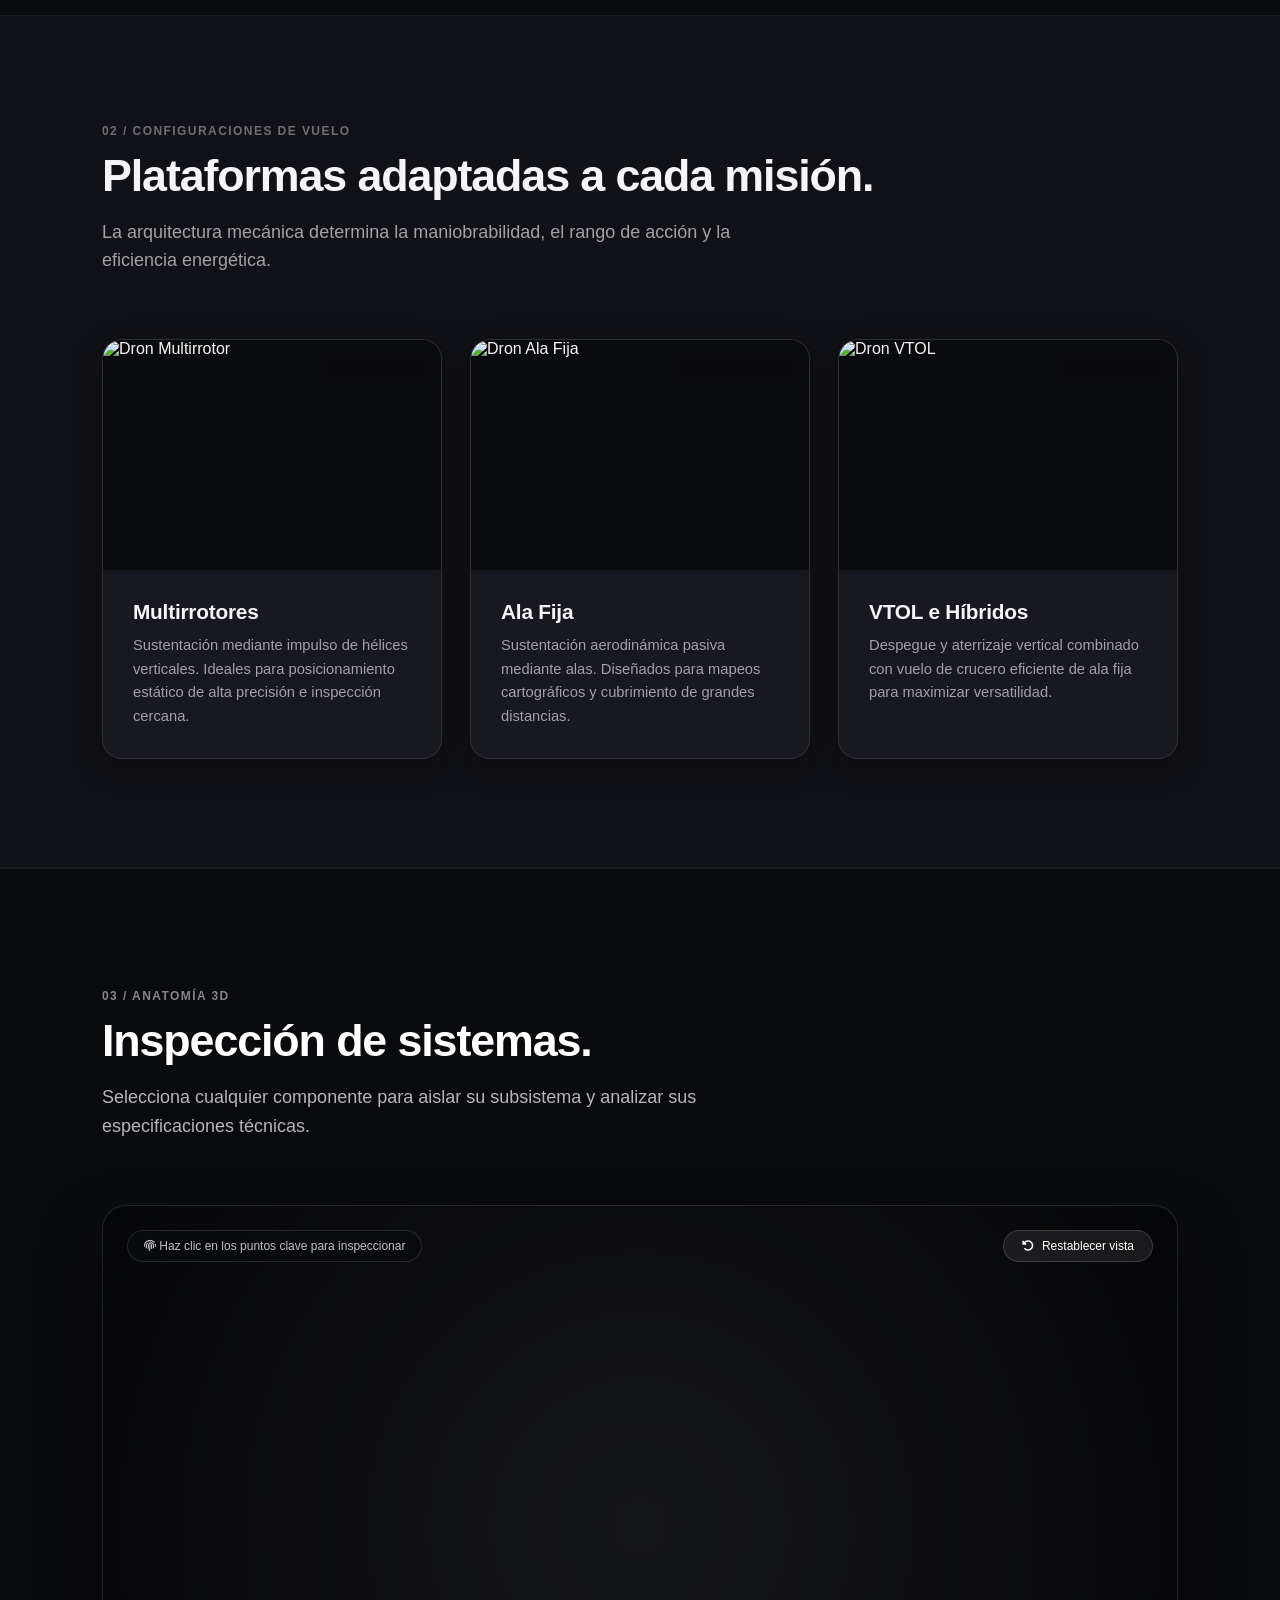
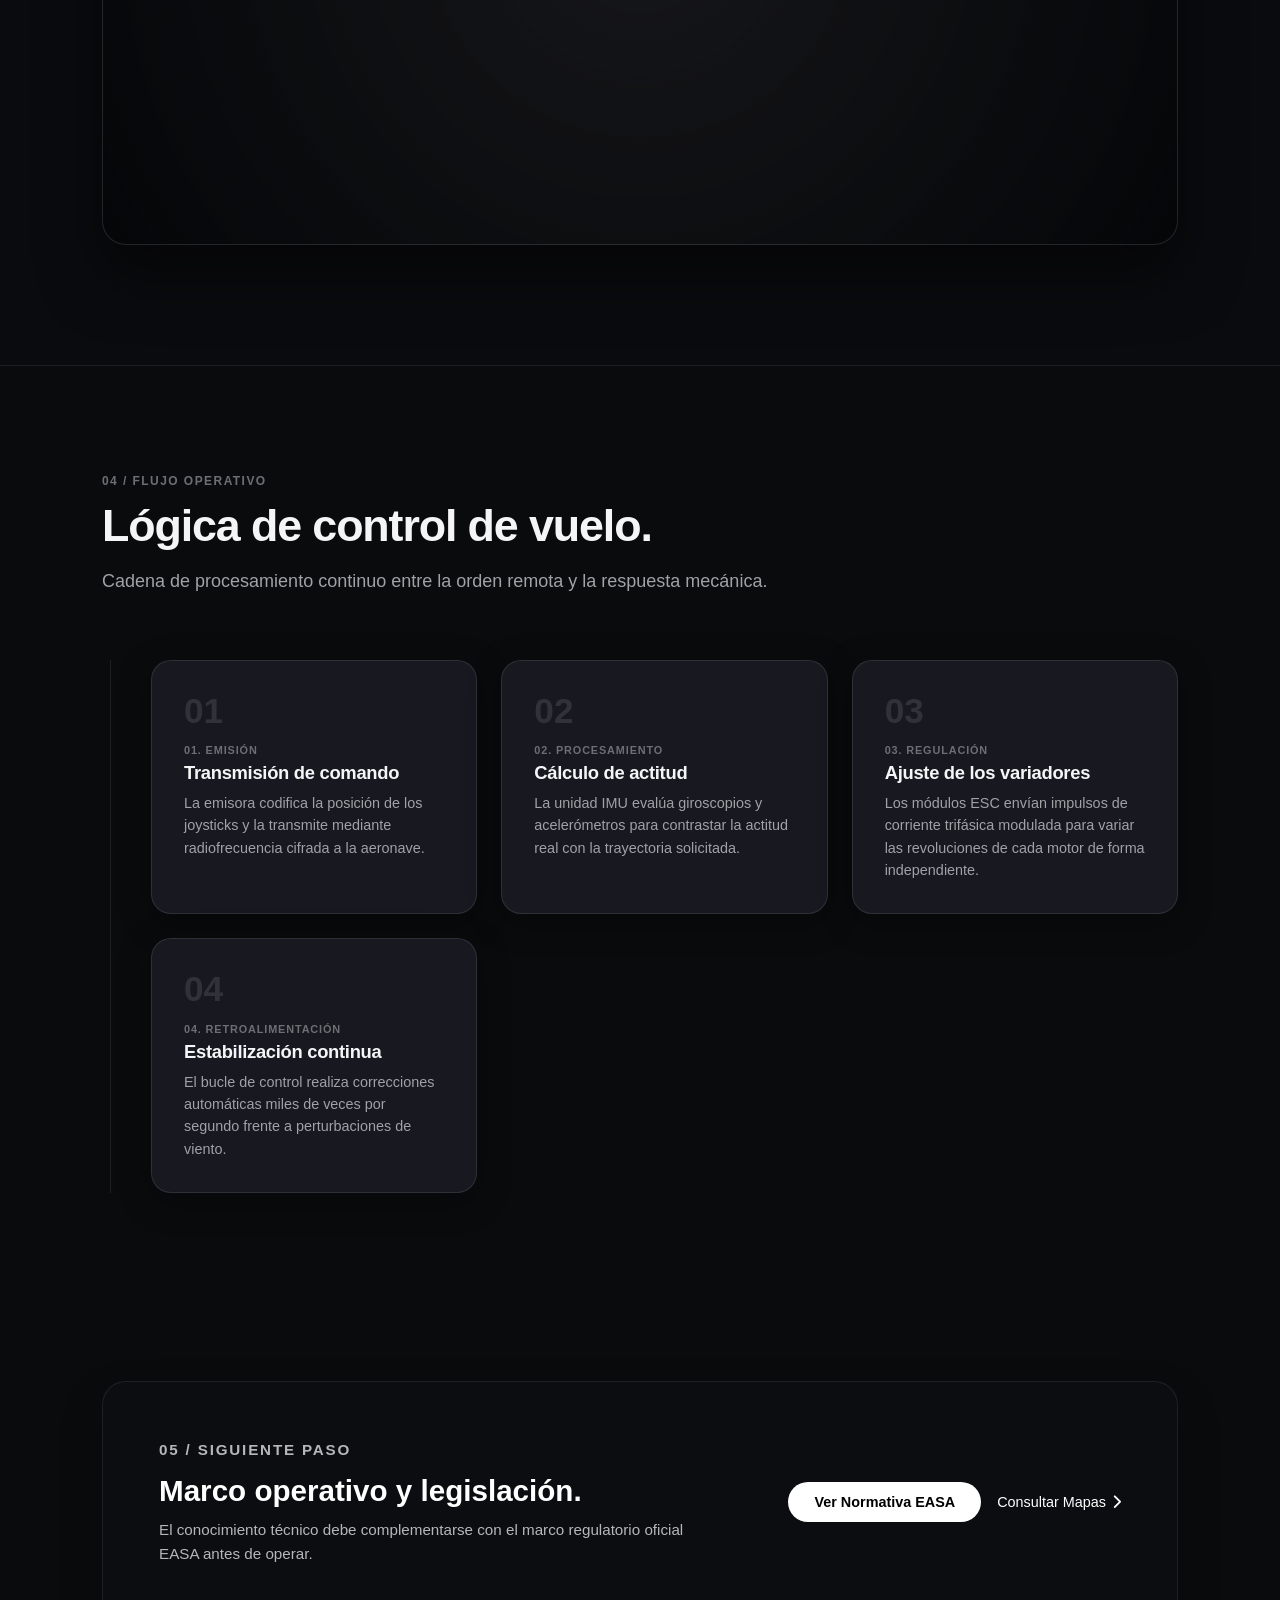
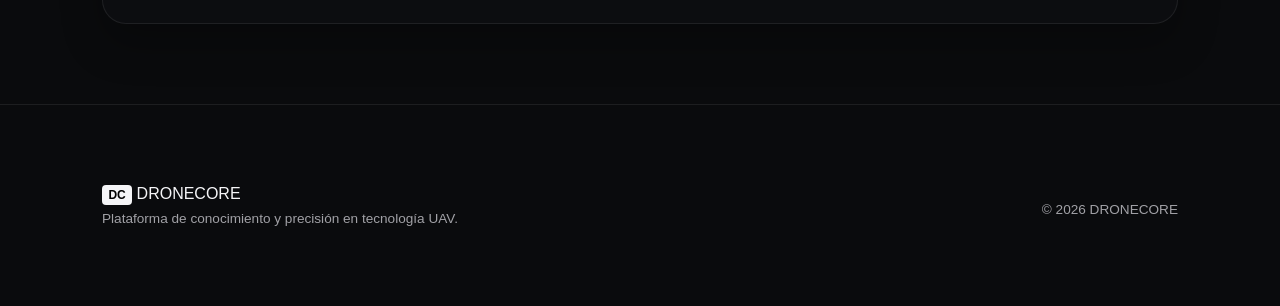
==== commit 67b86ad1: "pagina drones actualizada" ====
--- a/drones.html
+++ b/drones.html
@@ -5,7 +5,6 @@
     <meta charset="UTF-8">
     <meta name="viewport" content="width=device-width, initial-scale=1.0">
 
-    <!-- Política de Seguridad (CSP) que permite la compilación 3D de model-viewer y CDNs -->
     <meta http-equiv="Content-Security-Policy" content="
         default-src 'self' https: data: blob:; 
         script-src 'self' 'unsafe-inline' 'unsafe-eval' https://ajax.googleapis.com https://cdnjs.cloudflare.com; 
@@ -17,13 +16,12 @@
     ">
 
     <meta name="description"
-        content="Descubre qué es un dron, cómo funciona, tipos de aeronaves UAV y su anatomía en 3D interactivo.">
+        content="Explora la ingeniería, arquitectura y sistemas de vuelo de los vehículos aéreos no tripulados.">
     <title>Drones — DroneCore</title>
 
     <link rel="preconnect" href="https://fonts.googleapis.com">
     <link rel="preconnect" href="https://fonts.gstatic.com" crossorigin>
-    <link href="https://fonts.googleapis.com/css2?family=Inter:wght@300;400;500;600;700;800&display=swap"
-        rel="stylesheet">
+    <link href="https://fonts.googleapis.com/css2?family=Inter:wght@300;400;500;600;700&display=swap" rel="stylesheet">
     <link rel="stylesheet" href="https://cdnjs.cloudflare.com/ajax/libs/font-awesome/6.6.0/css/all.min.css">
 
     <!-- Componente 3D oficial de Google -->
@@ -32,15 +30,10 @@
     <link rel="stylesheet" href="css/styles.css">
     <link rel="stylesheet" href="css/drones.css">
 
-    <!-- Script modular de interactividad 3D -->
     <script src="js/drones.js" defer></script>
 </head>
 
 <body class="page-drones">
-
-    <!-- Luces ambientales de fondo -->
-    <div class="ambient-glow glow-1"></div>
-    <div class="ambient-glow glow-2"></div>
 
     <!-- Navbar -->
     <header class="navbar" id="navbar">
@@ -56,14 +49,12 @@
                 <a href="recursos.html">RECURSOS</a>
                 <a href="faq.html">FAQ</a>
             </nav>
-            <button id="theme-toggle" class="theme-btn" aria-label="Cambiar tema">
-                <i class="fa-solid fa-moon"></i>
-            </button>
+            <button id="theme-toggle" class="theme-btn" aria-label="Cambiar tema"></button>
         </div>
     </header>
 
     <main>
-        <!-- Hero con vídeo de fondo -->
+        <!-- HERO CINEMATOGRÁFICO (Entrada impactante en modo oscuro) -->
         <section id="inicio" class="hero-cinematic">
             <video autoplay muted loop playsinline class="hero-video">
                 <source src="img/drone-forest-2.mp4" type="video/mp4">
@@ -71,337 +62,296 @@
             <div class="hero-overlay"></div>
 
             <div class="container hero-content-clean">
-                <span class="tech-badge-glow"><i class="fa-solid fa-microchip"></i> TECNOLOGÍA UAV / 2026</span>
-                <h1>Entiende la máquina que <span class="text-gradient">hace posible el vuelo</span>.</h1>
-                <p class="hero-subtitle">Un dron es mucho más que una cámara con hélices. Descubre cómo se construye,
-                    qué sistemas necesita para volar y cómo interactúan entre sí en tiempo real.</p>
+                <span class="tech-badge"><i class="fa-solid fa-microchip"></i> INGENIERÍA UAV</span>
+                <h1>Sistemas de vuelo y <span class="text-gradient">arquitectura de precisión</span>.</h1>
+                <p class="hero-subtitle">Una mirada detallada a la interacción entre aerodinámica, sensores ópticos y procesamiento de datos en tiempo real.</p>
                 <div class="hero-cta-group">
-                    <a href="#que-es" class="btn-apple-primary"><i class="fa-solid fa-arrow-down"></i> Empezar
-                        exploración</a>
-                    <a href="#componentes" class="btn-apple-link">Ver Anatomía 3D </a>
+                    <a href="#componentes" class="btn-apple-primary">Explorar Modelo 3D</a>
+                    <a href="#que-es" class="btn-apple-link">Conceptos Operativos <i class="fa-solid fa-chevron-right"></i></a>
                 </div>
             </div>
 
             <a href="#que-es" class="scroll-indicator" aria-label="Bajar a la siguiente sección">
-                <span>EXPLORAR</span>
                 <i class="fa-solid fa-chevron-down"></i>
             </a>
         </section>
 
-        <!-- SECCIÓN 01: CONCEPTOS BÁSICOS -->
-        <section class="section" id="que-es">
+        <!-- SECCIÓN 01: CONCEPTOS BÁSICOS (Limpio / Fondo claro editorial) -->
+        <section class="section section-light" id="que-es">
             <div class="container">
                 <div class="section-header">
-                    <p class="eyebrow">01 / CONCEPTOS BÁSICOS</p>
-                    <h2>¿Qué es realmente un dron?</h2>
+                    <p class="eyebrow">01 / CONCEPTOS CLAVE</p>
+                    <h2>Terminología aeronáutica.</h2>
                     <p class="section-lead">
-                        En el lenguaje cotidiano utilizamos «dron» para todo. Sin embargo, la industria diferencia tres
-                        conceptos clave según el enfoque operativo.
+                        En el ámbito profesional, cada sigla define una dimensión específica del vuelo autónomo y su marco operativo.
                     </p>
                 </div>
 
                 <div class="bento-grid">
                     <div class="bento-box">
                         <div class="bento-header">
-                            <div class="bento-icon-wrapper"><i class="fa-solid fa-plane-up"></i></div>
-                            <span class="status status-blue"><span class="pulse-dot"></span> VEHÍCULO</span>
+                            <span class="bento-tag">AERONAVE</span>
                         </div>
                         <h3>UAV</h3>
-                        <p><strong>Unmanned Aerial Vehicle</strong>. Hace referencia a la aeronave física que vuela sin
-                            piloto a bordo.</p>
+                        <p class="bento-full"><strong>Unmanned Aerial Vehicle</strong>. La estructura física y mecánica que realiza el desplazamiento aéreo sin tripulación a bordo.</p>
                     </div>
 
                     <div class="bento-box">
                         <div class="bento-header">
-                            <div class="bento-icon-wrapper"><i class="fa-solid fa-network-wired"></i></div>
-                            <span class="status status-cyan"><span class="pulse-dot"></span> SISTEMA INTEGRAL</span>
+                            <span class="bento-tag">SISTEMA</span>
                         </div>
                         <h3>UAS</h3>
-                        <p><strong>Unmanned Aircraft System</strong>. El concepto completo: la aeronave + la estación de
-                            control + enlaces de mando.</p>
+                        <p class="bento-full"><strong>Unmanned Aircraft System</strong>. El ecosistema completo: aeronave, estación de tierra, enlaces de datos y software de mando.</p>
                     </div>
 
                     <div class="bento-box">
                         <div class="bento-header">
-                            <div class="bento-icon-wrapper"><i class="fa-solid fa-gamepad"></i></div>
-                            <span class="status status-purple"><span class="pulse-dot"></span> OPERACIÓN REMOTA</span>
+                            <span class="bento-tag">OPERACIÓN</span>
                         </div>
                         <h3>RPAS</h3>
-                        <p><strong>Remotely Piloted Aircraft System</strong>. Término reglamentario cuando un piloto
-                            remoto mantiene la responsabilidad directa del vuelo.</p>
-                    </div>
-                </div>
-            </div>
-        </section>
-
-        <!-- SECCIÓN 02: TIPOS DE DRONES -->
-        <section class="section section-dark" id="tipos">
+                        <p class="bento-full"><strong>Remotely Piloted Aircraft System</strong>. Denominación regulatoria aplicada cuando la responsabilidad del vuelo recae en un piloto remoto.</p>
+                    </div>
+                </div>
+            </div>
+        </section>
+
+        <!-- SECCIÓN 02: TIPOS DE DRONES (Continuidad clara y limpia) -->
+        <section class="section section-light-alt" id="tipos">
             <div class="container">
                 <div class="section-header">
-                    <p class="eyebrow">02 / ARQUITECTURA DE VUELO</p>
-                    <h2>No todos los drones vuelan igual.</h2>
-                    <p class="section-lead">La geometría y disposición de motores determina la velocidad, estabilidad y
-                        autonomía de la misión.</p>
+                    <p class="eyebrow">02 / CONFIGURACIONES DE VUELO</p>
+                    <h2>Plataformas adaptadas a cada misión.</h2>
+                    <p class="section-lead">La arquitectura mecánica determina la maniobrabilidad, el rango de acción y la eficiencia energética.</p>
                 </div>
 
                 <div class="cards-grid">
                     <div class="card card-media">
                         <div class="card-image-wrapper">
-                            <img src="https://images.unsplash.com/photo-1527977966376-1c8408f9f108?auto=format&fit=crop&w=800&q=80"
-                                alt="Dron Multirrotor" class="card-img">
-                            <span class="card-tag overlay-tag">Alta Maniobra</span>
+                            <img src="https://images.unsplash.com/photo-1527977966376-1c8408f9f108?auto=format&fit=crop&w=800&q=80" alt="Dron Multirrotor" class="card-img">
+                            <span class="card-tag">Alta Maniobra</span>
                         </div>
                         <div class="card-media-body">
-                            <h3><i class="fa-solid fa-fan icon-accent"></i> Multirrotores</h3>
-                            <p>Generan sustentación mediante hélices de tiro vertical. Destacan por el vuelo
-                                estacionario de precisión y maniobras en espacios estrechos.</p>
+                            <h3>Multirrotores</h3>
+                            <p>Sustentación mediante impulso de hélices verticales. Ideales para posicionamiento estático de alta precisión e inspección cercana.</p>
                         </div>
                     </div>
 
                     <div class="card card-media">
                         <div class="card-image-wrapper">
-                            <img src="https://images.unsplash.com/photo-1508614589041-895b88991e3e?auto=format&fit=crop&w=800&q=80"
-                                alt="Dron Ala Fija" class="card-img">
-                            <span class="card-tag overlay-tag">Gran Autonomía</span>
+                            <img src="https://images.unsplash.com/photo-1508614589041-895b88991e3e?auto=format&fit=crop&w=800&q=80" alt="Dron Ala Fija" class="card-img">
+                            <span class="card-tag">Gran Autonomía</span>
                         </div>
                         <div class="card-media-body">
-                            <h3><i class="fa-solid fa-plane icon-accent"></i> Ala Fija</h3>
-                            <p>Sus alas generan sustentación aerodinámica al avanzar. Permiten cubrir cientos de
-                                hectáreas consumiendo una fracción de energía.</p>
+                            <h3>Ala Fija</h3>
+                            <p>Sustentación aerodinámica pasiva mediante alas. Diseñados para mapeos cartográficos y cubrimiento de grandes distancias.</p>
                         </div>
                     </div>
 
                     <div class="card card-media">
                         <div class="card-image-wrapper">
-                            <img src="https://images.unsplash.com/photo-1507582020474-9a35b7d455d9?auto=format&fit=crop&w=800&q=80"
-                                alt="Dron VTOL" class="card-img">
-                            <span class="card-tag overlay-tag">Híbrido VTOL</span>
+                            <img src="https://images.unsplash.com/photo-1507582020474-9a35b7d455d9?auto=format&fit=crop&w=800&q=80" alt="Dron VTOL" class="card-img">
+                            <span class="card-tag">Híbrido VTOL</span>
                         </div>
                         <div class="card-media-body">
-                            <h3><i class="fa-solid fa-bolt icon-accent"></i> VTOL e Híbridos</h3>
-                            <p>Despegan y aterrizan en vertical como un multirrotor, pero conmutan a modo crucero de ala
-                                fija para maximizar el alcance.</p>
-                        </div>
-                    </div>
-                </div>
-            </div>
-        </section>
-
-        <!-- SECCIÓN 03: ANATOMÍA 3D INTERACTIVA MEJORADA -->
-        <section class="section" id="componentes">
-            <div class="container">
-                <div class="section-header">
-                    <p class="eyebrow">03 / ANATOMÍA INTERACTIVA</p>
-                    <h2>Explora la arquitectura en 3D.</h2>
-                    <p class="section-lead">Haz clic en los puntos sensores para inspeccionar de cerca cada sistema y
-                        componente clave.</p>
+                            <h3>VTOL e Híbridos</h3>
+                            <p>Despegue y aterrizaje vertical combinado con vuelo de crucero eficiente de ala fija para maximizar versatilidad.</p>
+                        </div>
+                    </div>
+                </div>
+            </div>
+        </section>
+
+        <!-- SECCIÓN 03: ANATOMÍA 3D (Plató en Estudio Oscuro/Focal) -->
+        <section class="section section-studio" id="componentes">
+            <div class="container">
+                <div class="section-header text-center">
+                    <p class="eyebrow eyebrow-light">03 / ANATOMÍA 3D</p>
+                    <h2 class="text-white">Inspección de sistemas.</h2>
+                    <p class="section-lead lead-light">Selecciona cualquier componente para aislar su subsistema y analizar sus especificaciones técnicas.</p>
                 </div>
 
                 <div class="viewer-3d-wrapper">
-                    <!-- Instrucciones de uso flotantes -->
+                    <!-- Controles flotantes mínimos -->
                     <div class="viewer-controls-hint">
-                        <span><i class="fa-solid fa-hand-pointer"></i> Haz clic en los sensores para hacer zoom</span>
-                        <span><i class="fa-solid fa-arrows-rotate"></i> Arrastra para libre rotación</span>
-                    </div>
-
-                    <!-- Botón Restablecer Vista -->
+                        <span><i class="fa-solid fa-fingerprint"></i> Haz clic en los puntos clave para inspeccionar</span>
+                    </div>
+
                     <button id="reset-view-btn" class="ui-reset-btn" aria-label="Restablecer vista 3D">
-                        <i class="fa-solid fa-rotate-left"></i> Restablecer Vista 360°
+                        <i class="fa-solid fa-rotate-left"></i> Restablecer vista
                     </button>
 
-                    <model-viewer id="drone-viewer" src="assets/models/DJI-Mavic_3.glb"
+                    <model-viewer id="drone-viewer" src="assets/models/DJI-Mavic_3-v1.glb"
                         alt="Modelo 3D interactivo DJI Mavic 3" ar ar-modes="webxr scene-viewer quick-look"
-                        camera-controls auto-rotate tone-mapping="neutral" poster="poster.webp" shadow-intensity="1"
-                        camera-orbit="0deg 75deg 100%" field-of-view="30deg">
-
-                        <!-- 1. CÁMARA PRINCIPAL -->
+                        camera-controls auto-rotate tone-mapping="neutral" shadow-intensity="1.2"
+                        camera-orbit="180deg 75deg 100%" field-of-view="30deg">
+
+                        <!-- Hotspots Monocromo Táctiles -->
                         <button class="hotspot" slot="hotspot-2"
                             data-position="-0.950846490925354m 0.39710421244303173m -12.438871709955933m"
                             data-normal="-0.0000765950552003562m 0m -0.9999999970665988m"
                             data-target="-0.95m 0.39m -12.43m" data-orbit="0deg 75deg 15m"
-                            data-title="Cámara Principal Hasselblad" data-tag="SISTEMA ÓPTICO" data-status="status-cyan"
-                            data-desc="Sensor CMOS 4/3 profesional con apertura variable f/2.8-f/11. Graba hasta en 5.1K y ofrece un rango dinámico de 12.8 pasos.">
+                            data-title="Cámara Principal Hasselblad" data-tag="SISTEMA ÓPTICO"
+                            data-desc="Sensor CMOS 4/3 con apertura variable f/2.8-f/11. Captura de vídeo en 5.1K y rango dinámico de 12.8 pasos.">
                             <div class="hotspot-dot"></div>
                             <div class="hotspot-annotation">CÁMARA PRINCIPAL</div>
                         </button>
 
-                        <!-- 2. TELECÁMARA -->
                         <button class="hotspot" slot="hotspot-4"
                             data-position="0.630218467244406m 2.0143912579735153m -12.489881863945385m"
                             data-normal="0.000010545030831556434m 0.000003183914587683013m -0.9999999999393325m"
                             data-target="0.63m 2.01m -12.48m" data-orbit="0deg 75deg 15m"
-                            data-title="Telecámara Secundaria" data-tag="SISTEMA ÓPTICO" data-status="status-cyan"
-                            data-desc="Sensor CMOS de 1/2 pulgada con Zoom Híbrido de hasta 28x. Diseñada para exploración y reconocimiento a larga distancia.">
+                            data-title="Telecámara Secundaria" data-tag="SISTEMA ÓPTICO"
+                            data-desc="Sensor CMOS de 1/2 pulgada con zoom híbrido de 28x para observación y reconocimiento a distancia.">
                             <div class="hotspot-dot"></div>
                             <div class="hotspot-annotation">TELECÁMARA</div>
                         </button>
 
-                        <!-- 3. MOTOR -->
                         <button class="hotspot" slot="hotspot-5"
                             data-position="15.845768048774458m 0.7046102819087259m -11.0070817247739m"
                             data-normal="-0.09360038041185925m -0.004395361366322498m -0.9956001454324998m"
                             data-target="15.84m 0.70m -11.00m" data-orbit="45deg 65deg 20m"
-                            data-title="Motor Brushless de Alto Rendimiento" data-tag="PROPULSIÓN"
-                            data-status="status-purple"
-                            data-desc="Motores sin escobillas de respuesta magnética ultrarrápida, optimizados para soportar ráfagas de viento de hasta 12 m/s.">
+                            data-title="Motor Brushless" data-tag="PROPULSIÓN"
+                            data-desc="Propulsión magnética sin escobillas optimizada para respuesta inmediata y resistencia a ráfagas de viento de hasta 12 m/s.">
                             <div class="hotspot-dot"></div>
                             <div class="hotspot-annotation">MOTOR</div>
                         </button>
 
-                        <!-- 4. HÉLICE -->
                         <button class="hotspot" slot="hotspot-6"
                             data-position="-14.516381489095833m 2.35831294014705m -16.04483548411739m"
                             data-normal="-0.5228933991128573m 0.8379228997373974m -0.15642156903660556m"
                             data-target="-14.51m 2.35m -16.04m" data-orbit="-45deg 60deg 20m"
-                            data-title="Hélices de Bajo Ruido" data-tag="AERODINÁMICA" data-status="status-purple"
-                            data-desc="Diseño aerodinámico dinámico con puntas de goma suaves para reducir la firma acústica y mejorar la eficiencia energéticas.">
+                            data-title="Hélices de Bajo Ruido" data-tag="AERODINÁMICA"
+                            data-desc="Diseño de geometría fluida con extremos flexibles que reducen la huella acústica y optimizan el consumo de batería.">
                             <div class="hotspot-dot"></div>
                             <div class="hotspot-annotation">HÉLICE</div>
                         </button>
 
-                        <!-- 5. SENSORES INFERIORES -->
                         <button class="hotspot" slot="hotspot-7"
                             data-position="-1.2203545582694773m -1.2453659955885144m -2.935373235056721m"
                             data-normal="-0.8128139394807661m -0.567739392688582m 0.13040506805855953m"
                             data-target="-1.22m -1.24m -2.93m" data-orbit="0deg 120deg 18m"
-                            data-title="Sensores Inferiores y Auxiliares" data-tag="AVIÓNICA" data-status="status-green"
-                            data-desc="Combinación de sensores ópticos de visión inferior y sensor ToF para precisión milimétrica durante el estacionario y aterrizaje.">
+                            data-title="Sensores Inferiores" data-tag="AVIÓNICA"
+                            data-desc="Sensores ópticos y Time-of-Flight (ToF) para posicionamiento milimétrico a baja altura y aterrizaje seguro.">
                             <div class="hotspot-dot"></div>
                             <div class="hotspot-annotation">SENSORES INFERIORES</div>
                         </button>
 
-                        <!-- 6. SENSORES TRASEROS -->
                         <button class="hotspot" slot="hotspot-11"
                             data-position="-3.0097608184804816m 5.027001994718336m 6.1456193486161865m"
                             data-normal="-0.8794338928670803m 0.11489531882223109m 0.46194706816841125m"
                             data-target="-3.00m 5.02m 6.14m" data-orbit="180deg 70deg 20m"
-                            data-title="Sensores de Visión Traseros" data-tag="SEGURIDAD" data-status="status-green"
-                            data-desc="Cámaras de gran angular dedicadas a la detección posterior de obstáculos en tiempo real durante maniobras de marcha atrás.">
+                            data-title="Sensores Traseros" data-tag="SEGURIDAD"
+                            data-desc="Cámaras estereoscópicas de gran angular para detección proactiva de obstáculos durante desplazamientos posteriores.">
                             <div class="hotspot-dot"></div>
                             <div class="hotspot-annotation">SENSORES TRASEROS</div>
                         </button>
 
-                        <!-- 7. PUERTO USB-C / MICROSD -->
                         <button class="hotspot" slot="hotspot-12"
                             data-position="0.986103269487502m 4.712711963842072m 7.063240993926598m"
                             data-normal="0.05715581356628421m 0.4348874823805197m 0.8986690662553759m"
                             data-target="0.98m 4.71m 7.06m" data-orbit="160deg 60deg 15m"
-                            data-title="Conectividad y Almacenamiento" data-tag="HARDWARE" data-status="status-orange"
-                            data-desc="Puerto USB-C de alta velocidad para descarga directa de datos y ranura MicroSD compatible con tarjetas UHS-I V30 de hasta 2TB.">
+                            data-title="Puerto USB-C / MicroSD" data-tag="HARDWARE"
+                            data-desc="Interfaz de transferencia rápida de datos y ranura de memoria compatible con estándar UHS-I V30.">
                             <div class="hotspot-dot"></div>
                             <div class="hotspot-annotation">USB-C / MICROSD</div>
                         </button>
 
-                        <!-- 8. BATERÍA -->
                         <button class="hotspot" slot="hotspot-13"
                             data-position="1.6501700216990314m 1.1857987574910136m 7.678183268240787m"
                             data-normal="0.10271622336143571m -0.19354856320928057m 0.975698893684925m"
                             data-target="1.65m 1.18m 7.67m" data-orbit="180deg 80deg 22m"
-                            data-title="Batería Inteligente de Vuelo" data-tag="ENERGÍA" data-status="status-orange"
-                            data-desc="Batería LiPo 4S de 5000 mAh que proporciona hasta 46 minutos de tiempo de vuelo continuo con autodescarga de seguridad.">
+                            data-title="Batería Inteligente" data-tag="ENERGÍA"
+                            data-desc="Módulo LiPo 4S de 5000 mAh que provee autonomía de hasta 46 minutos con gestión térmica integrada.">
                             <div class="hotspot-dot"></div>
                             <div class="hotspot-annotation">BATERÍA</div>
                         </button>
 
-                        <!-- 9. SISTEMA OMNIDIRECCIONAL -->
                         <button class="hotspot" slot="hotspot-15"
-                            data-position="3.4482497221572292m 5.387661478140883m -11.106159302859282m"
-                            data-normal="0.7262365427605267m -0.01723229445353682m -0.6872288788948732m"
+                            data-position="3.332281514919691m 4.88053189970808m -11.489489522331496m"
+                            data-normal="0.7531750435786811m 0.21264456814208957m -0.6225027239859404m"
                             data-target="3.44m 5.38m -11.10m" data-orbit="30deg 50deg 20m"
-                            data-title="Detección Omnidireccional APAS 5.0" data-tag="AUTONOMÍA"
-                            data-status="status-green"
-                            data-desc="Múltiples sensores de visión de gran angular integrados que escanean continuamente el entorno en 360° para planificar rutas seguras.">
-                            <div class="hotspot-dot"></div>
-                            <div class="hotspot-annotation">SISTEMA OMNIDIRECCIONAL</div>
-                        </button>
-
-                        <!-- Elementos AR y progreso -->
+                            data-title="Detección APAS 5.0" data-tag="AUTONOMÍA"
+                            data-desc="Matriz omnidireccional de sensores que procesa mapas tridimensionales del entorno para evitar colisiones.">
+                            <div class="hotspot-dot"></div>
+                            <div class="hotspot-annotation">DETECCIÓN APAS</div>
+                        </button>
+
                         <div class="progress-bar hide" slot="progress-bar">
                             <div class="update-bar"></div>
                         </div>
-                        <button slot="ar-button" id="ar-button">
-                            Ver en tu espacio (AR)
-                        </button>
                     </model-viewer>
 
-                    <!-- Tarjeta Informativa Flotante (Glassmorphic Card) -->
+                    <!-- Tarjeta Informativa Flotante -->
                     <aside id="info-card" class="info-card hidden">
                         <button id="close-card" class="close-card-btn" aria-label="Cerrar panel">&times;</button>
                         <div class="info-card-header">
-                            <span id="card-tag" class="status status-cyan">COMPONENTE</span>
+                            <span id="card-tag" class="info-card-tag">COMPONENTE</span>
                         </div>
                         <h3 id="card-title">Selecciona un componente</h3>
-                        <p id="card-desc">Haz clic en cualquier punto intermitente del dron para ver sus
-                            especificaciones técnicas y realizar zoom automático.</p>
+                        <p id="card-desc">Haz clic en cualquier punto del modelo para explorar sus especificaciones técnicas.</p>
                     </aside>
                 </div>
             </div>
         </section>
 
-        <!-- SECCIÓN 04: FLUJO OPERATIVO -->
-        <section class="section section-dark" id="como-funciona">
+        <!-- SECCIÓN 04: FLUJO OPERATIVO (Retorno al fondo claro) -->
+        <section class="section section-light" id="como-funciona">
             <div class="container">
                 <div class="section-header">
                     <p class="eyebrow">04 / FLUJO OPERATIVO</p>
-                    <h2>Del mando al aire en milisegundos.</h2>
-                    <p class="section-lead">Cadena de decisiones automáticas que ocurre cada vez que mueves un stick.
-                    </p>
+                    <h2>Lógica de control de vuelo.</h2>
+                    <p class="section-lead">Cadena de procesamiento continuo entre la orden remota y la respuesta mecánica.</p>
                 </div>
 
                 <div class="timeline">
                     <div class="timeline-item">
                         <div class="timeline-badge">01</div>
                         <div class="timeline-content">
-                            <span class="tech-tag">Paso 01 — Emisión</span>
-                            <h3>El piloto da una orden</h3>
-                            <p>El stick de la emisora transmite una señal de radio en la banda de 2.4 GHz o 5.8 GHz con
-                                las intenciones de movimiento.</p>
+                            <span class="tech-step">01. EMISIÓN</span>
+                            <h3>Transmisión de comando</h3>
+                            <p>La emisora codifica la posición de los joysticks y la transmite mediante radiofrecuencia cifrada a la aeronave.</p>
                         </div>
                     </div>
                     <div class="timeline-item">
                         <div class="timeline-badge">02</div>
                         <div class="timeline-content">
-                            <span class="tech-tag">Paso 02 — Cálculo</span>
-                            <h3>La controladora procesa los datos</h3>
-                            <p>Compara la orden del piloto con la actitud actual medida por los giroscopios y calcula la
-                                corrección de potencia.</p>
+                            <span class="tech-step">02. PROCESAMIENTO</span>
+                            <h3>Cálculo de actitud</h3>
+                            <p>La unidad IMU evalúa giroscopios y acelerómetros para contrastar la actitud real con la trayectoria solicitada.</p>
                         </div>
                     </div>
                     <div class="timeline-item">
                         <div class="timeline-badge">03</div>
                         <div class="timeline-content">
-                            <span class="tech-tag">Paso 03 — Ajuste</span>
-                            <h3>Los variadores (ESC) actúan</h3>
-                            <p>Envían pulsos de corriente a cada motor brushless individual, cambiando instantáneamente
-                                la velocidad de rotación de las hélices.</p>
+                            <span class="tech-step">03. REGULACIÓN</span>
+                            <h3>Ajuste de los variadores</h3>
+                            <p>Los módulos ESC envían impulsos de corriente trifásica modulada para variar las revoluciones de cada motor de forma independiente.</p>
                         </div>
                     </div>
                     <div class="timeline-item">
                         <div class="timeline-badge">04</div>
                         <div class="timeline-content">
-                            <span class="tech-tag">Paso 04 — Feedback</span>
-                            <h3>Bucle de retroalimentación</h3>
-                            <p>Los sensores leen el nuevo estado de la aeronave en tiempo real y reajustan el empuje
-                                continuamente frente a rachas de viento.</p>
-                        </div>
-                    </div>
-                </div>
-            </div>
-        </section>
-
-        <!-- SECCIÓN 05: SIGUIENTE PASO -->
-        <section class="section" id="siguiente-paso">
+                            <span class="tech-step">04. RETROALIMENTACIÓN</span>
+                            <h3>Estabilización continua</h3>
+                            <p>El bucle de control realiza correcciones automáticas miles de veces por segundo frente a perturbaciones de viento.</p>
+                        </div>
+                    </div>
+                </div>
+            </div>
+        </section>
+
+        <!-- SECCIÓN 05: BANNER FINAL (Bloque oscuro de contraste) -->
+        <section class="section section-cta-dark" id="siguiente-paso">
             <div class="container">
                 <div class="cta-banner">
                     <div class="cta-banner-content">
-                        <p class="eyebrow">05 / CONTINÚA TU FORMACIÓN</p>
-                        <h2>Conoces la tecnología. Domina la operación.</h2>
-                        <p>No despegues sin conocer las reglas del juego ni las zonas geográficas permitidas.</p>
+                        <p class="eyebrow eyebrow-light">05 / SIGUIENTE PASO</p>
+                        <h2>Marco operativo y legislación.</h2>
+                        <p>El conocimiento técnico debe complementarse con el marco regulatorio oficial EASA antes de operar.</p>
                     </div>
                     <div class="cta-banner-actions">
-                        <a href="normativa.html" class="btn-apple-primary"><i class="fa-solid fa-scale-balanced"></i>
-                            Ver Normativa EASA</a>
-                        <a href="mapas.html" class="btn-apple-link">Consultar Mapas </a>
+                        <a href="normativa.html" class="btn-apple-primary">Ver Normativa EASA</a>
+                        <a href="mapas.html" class="btn-apple-link text-white">Consultar Mapas <i class="fa-solid fa-chevron-right"></i></a>
                     </div>
                 </div>
             </div>
@@ -412,77 +362,16 @@
         <div class="container footer-content">
             <div class="footer-brand">
                 <span class="logo-mark">DC</span> DRONE<span>CORE</span>
-                <p>Conocimiento y precisión para volar con criterio.</p>
+                <p>Plataforma de conocimiento y precisión en tecnología UAV.</p>
             </div>
             <div class="footer-meta">
-                <p>DRONECORE UAV / © 2026</p>
+                <p>© 2026 DRONECORE</p>
             </div>
         </div>
     </footer>
 
-    <!-- Lógica de Interacción 3D y Zoom Automático -->
-    <script>
-        document.addEventListener('DOMContentLoaded', () => {
-            const viewer = document.querySelector('#drone-viewer');
-            const hotspots = document.querySelectorAll('.hotspot');
-            const infoCard = document.querySelector('#info-card');
-            const cardTitle = document.querySelector('#card-title');
-            const cardDesc = document.querySelector('#card-desc');
-            const cardTag = document.querySelector('#card-tag');
-            const closeCardBtn = document.querySelector('#close-card');
-            const resetBtn = document.querySelector('#reset-view-btn');
-
-            // Guardar orbita y objetivo original
-            const initialOrbit = viewer.getAttribute('camera-orbit') || '0deg 75deg 100%';
-            const initialTarget = viewer.getAttribute('camera-target') || 'auto auto auto';
-
-            hotspots.forEach(hotspot => {
-                hotspot.addEventListener('click', (e) => {
-                    e.stopPropagation();
-
-                    // Pausar rotación automática al enfocar un componente
-                    viewer.removeAttribute('auto-rotate');
-
-                    const orbit = hotspot.dataset.orbit;
-                    const target = hotspot.dataset.target;
-                    const title = hotspot.dataset.title;
-                    const desc = hotspot.dataset.desc;
-                    const tag = hotspot.dataset.tag;
-                    const statusClass = hotspot.dataset.status || 'status-cyan';
-
-                    // Transición suave de la cámara al hotspot
-                    if (orbit) viewer.cameraOrbit = orbit;
-                    if (target) viewer.cameraTarget = target;
-
-                    // Actualizar y desplegar la tarjeta lateral de información
-                    if (title && desc) {
-                        cardTitle.textContent = title;
-                        cardDesc.textContent = desc;
-
-                        if (tag) {
-                            cardTag.textContent = tag;
-                            cardTag.className = `status ${statusClass}`;
-                        }
-
-                        infoCard.classList.remove('hidden');
-                    }
-                });
-            });
-
-            // Cerrar la tarjeta informativa
-            closeCardBtn.addEventListener('click', () => {
-                infoCard.classList.add('hidden');
-            });
-
-            // Botón para restablecer la vista inicial
-            resetBtn.addEventListener('click', () => {
-                viewer.cameraOrbit = initialOrbit;
-                viewer.cameraTarget = initialTarget;
-                viewer.setAttribute('auto-rotate', '');
-                infoCard.classList.add('hidden');
-            });
-        });
-    </script>
+    <!-- JS Global -->
+    <script src="js/app.js"></script>
 </body>
 
 </html>
--- a/css/drones.css
+++ b/css/drones.css
@@ -1,42 +1,113 @@
 /* ==========================================================================
-   DRONES.CSS — BENTO, MODELO 3D INTERACTIVO Y GLASSMORPHISM PREMIUM
+   DRONES.CSS — Sistema de Temas Híbridos (Variables Claro / Oscuro)
    ========================================================================== */
 
-/* 1. LUCES AMBIENTALES DE FONDO */
-.ambient-glow {
-    position: fixed;
-    border-radius: 50%;
-    filter: blur(140px);
-    pointer-events: none;
-    z-index: 0;
-    opacity: 0.18;
-}
-
-.glow-1 {
-    top: -10%;
-    left: 20%;
-    width: 600px;
-    height: 600px;
-    background: radial-gradient(circle, #00f2fe 0%, rgba(0, 242, 254, 0) 70%);
-}
-
-.glow-2 {
-    top: 45%;
-    right: -10%;
-    width: 700px;
-    height: 700px;
-    background: radial-gradient(circle, #7928ca 0%, rgba(121, 40, 202, 0) 70%);
-}
-
-/* 2. HERO Y ANIMACIONES */
+/* --- 1. PALETA DE VARIABLES POR TEMA --- */
+
+/* MODO CLARO (Default / Light) */
+:root,
+[data-theme="light"] {
+    --bg-page: #f5f5f7;
+    --bg-section-alt: #ffffff;
+    --bg-card: #ffffff;
+    --bg-card-hover: #ffffff;
+    
+    --text-primary: #1d1d1f;
+    --text-secondary: #515154;
+    --text-muted: #86868b;
+    
+    --border-color: rgba(0, 0, 0, 0.08);
+    --border-subtle: rgba(0, 0, 0, 0.04);
+    --card-shadow: 0 4px 20px rgba(0, 0, 0, 0.03);
+    --card-shadow-hover: 0 16px 36px rgba(0, 0, 0, 0.08);
+
+    --accent-btn-bg: #000000;
+    --accent-btn-text: #ffffff;
+}
+
+/* MODO OSCURO (Dark Mode) */
+[data-theme="dark"] {
+    --bg-page: #0a0b0d;
+    --bg-section-alt: #111217;
+    --bg-card: #171820;
+    --bg-card-hover: #1e202b;
+    
+    --text-primary: #f5f5f7;
+    --text-secondary: #a1a1a6;
+    --text-muted: #6e6e73;
+    
+    --border-color: rgba(255, 255, 255, 0.1);
+    --border-subtle: rgba(255, 255, 255, 0.05);
+    --card-shadow: 0 8px 32px rgba(0, 0, 0, 0.35);
+    --card-shadow-hover: 0 18px 40px rgba(0, 0, 0, 0.55);
+
+    --accent-btn-bg: #ffffff;
+    --accent-btn-text: #000000;
+}
+
+/* --- 2. CONFIGURACIÓN BASE Y TRANSICIONES --- */
+.page-drones {
+    background-color: var(--bg-page);
+    color: var(--text-primary);
+    font-family: 'Inter', -apple-system, BlinkMacSystemFont, sans-serif;
+    transition: background-color 0.4s ease, color 0.4s ease;
+}
+
+.section {
+    padding: 108px 0;
+}
+
+.section-light {
+    background-color: var(--bg-page);
+    color: var(--text-primary);
+    transition: background-color 0.4s ease, color 0.4s ease;
+}
+
+.section-light-alt {
+    background-color: var(--bg-section-alt);
+    color: var(--text-primary);
+    border-top: 1px solid var(--border-subtle);
+    border-bottom: 1px solid var(--border-subtle);
+    transition: background-color 0.4s ease, color 0.4s ease, border-color 0.4s ease;
+}
+
+.eyebrow {
+    font-size: 0.75rem;
+    font-weight: 700;
+    letter-spacing: 0.12em;
+    color: var(--text-muted);
+    text-transform: uppercase;
+    margin-bottom: 12px;
+    display: block;
+}
+
+.section-header h2 {
+    font-size: clamp(2rem, 3.5vw, 3rem);
+    font-weight: 700;
+    letter-spacing: -0.025em;
+    line-height: 1.15;
+    color: var(--text-primary);
+    margin-bottom: 16px;
+}
+
+.section-lead {
+    font-size: 1.125rem;
+    line-height: 1.6;
+    color: var(--text-secondary);
+    max-width: 680px;
+    font-weight: 400;
+}
+
+/* --- 3. HERO CINEMATOGRÁFICO --- */
 .hero-cinematic {
     position: relative;
-    min-height: 88vh;
+    min-height: 85vh;
     display: flex;
-    flex-direction: column;
     align-items: center;
     justify-content: center;
-    padding: 8rem 1.5rem 5rem;
+    padding: 120px 20px 60px;
+    background-color: #0b0c10;
+    color: #ffffff;
     overflow: hidden;
 }
 
@@ -50,191 +121,207 @@
     height: auto;
     transform: translate(-50%, -50%);
     object-fit: cover;
-    opacity: 0.65;
-    pointer-events: none;
+    z-index: 0;
+    opacity: 0.45;
 }
 
 .hero-overlay {
     position: absolute;
     inset: 0;
-    background: linear-gradient(180deg, rgba(7, 11, 15, 0.3) 0%, rgba(7, 11, 15, 0.85) 85%, #070b0f 100%);
+    background: radial-gradient(circle at center, transparent 0%, rgba(11, 12, 16, 0.85) 100%),
+                linear-gradient(to bottom, rgba(11, 12, 16, 0.2) 0%, var(--bg-page) 100%);
+    z-index: 1;
+    transition: background 0.4s ease;
 }
 
 .hero-content-clean {
     position: relative;
     z-index: 2;
-    max-width: 850px;
+    max-width: 800px;
+    text-align: center;
     margin: 0 auto;
-    text-align: center;
-    display: flex;
-    flex-direction: column;
-    align-items: center;
+}
+
+.tech-badge {
+    display: inline-flex;
+    align-items: center;
+    gap: 8px;
+    padding: 6px 14px;
+    border-radius: 20px;
+    background: rgba(255, 255, 255, 0.1);
+    border: 1px solid rgba(255, 255, 255, 0.2);
+    font-size: 0.75rem;
+    font-weight: 600;
+    letter-spacing: 0.08em;
+    color: #ffffff;
+    margin-bottom: 24px;
+    backdrop-filter: blur(8px);
 }
 
 .hero-content-clean h1 {
-    font-size: clamp(2.3rem, 5vw, 4rem);
-    font-weight: 800;
-    line-height: 1.15;
+    font-size: clamp(2.5rem, 5vw, 4.2rem);
+    font-weight: 700;
+    line-height: 1.08;
     letter-spacing: -0.03em;
-    margin: 1.2rem 0;
-    color: #ffffff;
+    color: #ffffff;
+    margin-bottom: 20px;
+}
+
+.text-gradient {
+    background: linear-gradient(135deg, #ffffff 30%, rgba(255, 255, 255, 0.55) 100%);
+    -webkit-background-clip: text;
+    -webkit-text-fill-color: transparent;
 }
 
 .hero-subtitle {
     font-size: 1.15rem;
-    color: rgba(255, 255, 255, 0.82);
-    max-width: 680px;
     line-height: 1.6;
-    margin-bottom: 2rem;
+    color: rgba(255, 255, 255, 0.8);
+    max-width: 640px;
+    margin: 0 auto 36px;
+    font-weight: 400;
 }
 
 .hero-cta-group {
     display: flex;
-    gap: 1.75rem;
     align-items: center;
     justify-content: center;
-    flex-wrap: wrap;
-}
-
-.tech-badge-glow {
+    gap: 18px;
+}
+
+/* Botones con estilo adaptable */
+.btn-apple-primary {
     display: inline-flex;
     align-items: center;
-    gap: 0.5rem;
-    padding: 0.45rem 1rem;
+    justify-content: center;
+    padding: 12px 26px;
     border-radius: 30px;
-    background: rgba(0, 242, 254, 0.12);
-    border: 1px solid rgba(0, 242, 254, 0.35);
-    color: #00f2fe;
-    font-size: 0.75rem;
-    font-weight: 600;
-    letter-spacing: 0.08em;
-    box-shadow: 0 0 20px rgba(0, 242, 254, 0.15);
-}
-
-.text-gradient {
-    background: linear-gradient(135deg, #00f2fe 0%, #4facfe 100%);
-    -webkit-background-clip: text;
-    -webkit-text-fill-color: transparent;
+    background-color: var(--accent-btn-bg);
+    color: var(--accent-btn-text);
+    font-size: 0.9rem;
+    font-weight: 600;
+    text-decoration: none;
+    transition: transform 0.2s ease, opacity 0.2s ease;
+}
+
+.btn-apple-primary:hover {
+    transform: scale(1.03);
+    opacity: 0.92;
+}
+
+.btn-apple-link {
+    display: inline-flex;
+    align-items: center;
+    gap: 6px;
+    color: var(--text-primary);
+    font-size: 0.9rem;
+    font-weight: 500;
+    text-decoration: none;
+    transition: opacity 0.2s ease;
+}
+
+.btn-apple-link:hover {
+    opacity: 0.7;
 }
 
 .scroll-indicator {
     position: absolute;
-    bottom: 1.5rem;
-    z-index: 3;
-    display: flex;
-    flex-direction: column;
-    align-items: center;
-    gap: 0.4rem;
-    color: rgba(255, 255, 255, 0.5);
-    font-size: 0.65rem;
-    font-weight: 700;
-    letter-spacing: 0.12em;
-    text-decoration: none;
-    transition: color 0.3s ease;
-    animation: bounce 2s infinite;
+    bottom: 24px;
+    left: 50%;
+    transform: translateX(-50%);
+    z-index: 2;
+    color: var(--text-muted);
+    font-size: 1.1rem;
+    transition: color 0.3s ease, transform 0.3s ease;
 }
 
 .scroll-indicator:hover {
-    color: #00f2fe;
-}
-
-@keyframes bounce {
-    0%, 20%, 50%, 80%, 100% { transform: translateY(0); }
-    40% { transform: translateY(-8px); }
-    60% { transform: translateY(-4px); }
-}
-
-/* 3. BENTO GRID */
+    color: var(--text-primary);
+    transform: translate(-50%, 4px);
+}
+
+/* --- 4. BENTO GRID (Sección 01) --- */
 .bento-grid {
     display: grid;
-    grid-template-columns: repeat(3, 1fr);
-    gap: 1.5rem;
-    position: relative;
-    z-index: 1;
+    grid-template-columns: repeat(auto-fit, minmax(280px, 1fr));
+    gap: 24px;
+    margin-top: 52px;
 }
 
 .bento-box {
-    background: rgba(255, 255, 255, 0.04);
-    border: 1px solid rgba(255, 255, 255, 0.1);
-    border-top: 2px solid rgba(0, 242, 254, 0.3);
+    background: var(--bg-card);
+    border: 1px solid var(--border-color);
     border-radius: 20px;
-    padding: 2.2rem 1.75rem;
-    display: flex;
-    flex-direction: column;
-    align-items: flex-start;
-    transition: all 0.3s ease;
+    padding: 36px;
+    box-shadow: var(--card-shadow);
+    transition: transform 0.3s ease, box-shadow 0.3s ease, background-color 0.4s ease, border-color 0.4s ease;
 }
 
 .bento-box:hover {
-    transform: translateY(-6px);
-    background: rgba(255, 255, 255, 0.06);
-    border-color: rgba(0, 242, 254, 0.5);
-    box-shadow: 0 15px 35px rgba(0, 0, 0, 0.5), 0 0 25px rgba(0, 242, 254, 0.12);
+    transform: translateY(-4px);
+    box-shadow: var(--card-shadow-hover);
+    background: var(--bg-card-hover);
 }
 
 .bento-header {
-    display: flex;
-    align-items: center;
-    justify-content: space-between;
-    width: 100%;
-    margin-bottom: 1.25rem;
-}
-
-.bento-icon-wrapper {
-    width: 44px;
-    height: 44px;
-    border-radius: 12px;
-    background: rgba(0, 242, 254, 0.1);
-    display: flex;
-    align-items: center;
-    justify-content: center;
-    color: #00f2fe;
-    font-size: 1.25rem;
-    border: 1px solid rgba(0, 242, 254, 0.25);
-    margin-bottom: 0;
+    margin-bottom: 18px;
+}
+
+.bento-tag {
+    font-size: 0.68rem;
+    font-weight: 700;
+    letter-spacing: 0.1em;
+    color: var(--text-muted);
+    text-transform: uppercase;
 }
 
 .bento-box h3 {
-    font-size: 1.35rem;
-    font-weight: 700;
-    margin: 0.4rem 0 0.6rem 0;
-    color: #ffffff;
-}
-
-.bento-box p {
-    color: rgba(255, 255, 255, 0.7);
-    font-size: 0.92rem;
+    font-size: 1.85rem;
+    font-weight: 700;
+    color: var(--text-primary);
+    margin-bottom: 12px;
+    letter-spacing: -0.02em;
+}
+
+.bento-full {
+    font-size: 0.95rem;
     line-height: 1.6;
-}
-
-/* 4. TARJETAS DE SECCIÓN 02 */
+    color: var(--text-secondary);
+}
+
+.bento-full strong {
+    color: var(--text-primary);
+    font-weight: 600;
+}
+
+/* --- 5. CARDS GRID (Sección 02) --- */
 .cards-grid {
     display: grid;
-    grid-template-columns: repeat(auto-fit, minmax(320px, 1fr));
-    gap: 1.75rem;
-    position: relative;
-    z-index: 1;
+    grid-template-columns: repeat(auto-fit, minmax(300px, 1fr));
+    gap: 28px;
+    margin-top: 52px;
 }
 
 .card-media {
-    background: rgba(255, 255, 255, 0.03);
-    border: 1px solid rgba(255, 255, 255, 0.08);
+    background: var(--bg-card);
+    border: 1px solid var(--border-color);
     border-radius: 20px;
     overflow: hidden;
-    transition: all 0.4s cubic-bezier(0.16, 1, 0.3, 1);
+    box-shadow: var(--card-shadow);
+    transition: transform 0.3s ease, box-shadow 0.3s ease, background-color 0.4s ease, border-color 0.4s ease;
 }
 
 .card-media:hover {
-    transform: translateY(-6px);
-    border-color: rgba(0, 242, 254, 0.4);
-    box-shadow: 0 20px 40px rgba(0, 0, 0, 0.6), 0 0 30px rgba(0, 242, 254, 0.15);
+    transform: translateY(-4px);
+    box-shadow: var(--card-shadow-hover);
 }
 
 .card-image-wrapper {
     position: relative;
     width: 100%;
-    height: 200px;
+    height: 230px;
     overflow: hidden;
+    background-color: var(--bg-page);
 }
 
 .card-img {
@@ -245,45 +332,72 @@
 }
 
 .card-media:hover .card-img {
-    transform: scale(1.08);
-}
-
-.overlay-tag {
-    position: absolute;
-    top: 1rem;
-    right: 1rem;
-    background: rgba(7, 11, 15, 0.75);
-    backdrop-filter: blur(8px);
-    -webkit-backdrop-filter: blur(8px);
+    transform: scale(1.04);
+}
+
+.card-tag {
+    position: absolute;
+    top: 16px;
+    right: 16px;
+    padding: 5px 12px;
+    border-radius: 20px;
+    background: rgba(11, 12, 16, 0.65);
+    backdrop-filter: blur(10px);
+    border: 1px solid rgba(255, 255, 255, 0.15);
+    font-size: 0.7rem;
+    font-weight: 600;
+    color: #ffffff;
 }
 
 .card-media-body {
-    padding: 1.75rem;
+    padding: 30px;
 }
 
 .card-media-body h3 {
     font-size: 1.3rem;
-    font-weight: 700;
-    margin-bottom: 0.6rem;
-    display: flex;
-    align-items: center;
-    gap: 0.6rem;
-}
-
-.icon-accent {
-    color: #00f2fe;
-}
-
-/* 5. VISOR 3D Y HOTSPOTS INTERACTIVOS AVANZADOS */
+    font-weight: 600;
+    color: var(--text-primary);
+    margin-bottom: 10px;
+    letter-spacing: -0.01em;
+}
+
+.card-media-body p {
+    font-size: 0.92rem;
+    line-height: 1.6;
+    color: var(--text-secondary);
+}
+
+/* --- 6. SECCIÓN 03: PLATÓ DE ESTUDIO 3D (Siempre Focal Oscuro) --- */
+.section-studio {
+    background-color: #0a0b0e;
+    color: #ffffff;
+    padding: 120px 0;
+    border-top: 1px solid rgba(255, 255, 255, 0.08);
+    border-bottom: 1px solid rgba(255, 255, 255, 0.08);
+}
+
+.eyebrow-light {
+    color: rgba(255, 255, 255, 0.5);
+}
+
+.text-white {
+    color: #ffffff !important;
+}
+
+.lead-light {
+    color: rgba(255, 255, 255, 0.7);
+}
+
 .viewer-3d-wrapper {
     position: relative;
     width: 100%;
-    height: 620px;
-    background: radial-gradient(circle at center, rgba(0, 242, 254, 0.08) 0%, rgba(7, 11, 15, 0.98) 85%);
+    height: 640px;
+    background: radial-gradient(circle at center, rgba(255, 255, 255, 0.05) 0%, rgba(5, 6, 8, 0.98) 100%);
     border: 1px solid rgba(255, 255, 255, 0.12);
     border-radius: 24px;
     overflow: hidden;
-    box-shadow: 0 20px 50px rgba(0, 0, 0, 0.6), inset 0 0 40px rgba(0, 242, 254, 0.05);
+    margin-top: 48px;
+    box-shadow: 0 30px 60px rgba(0, 0, 0, 0.5);
 }
 
 model-viewer {
@@ -292,311 +406,290 @@
     --poster-color: transparent;
 }
 
+/* --- APARICIÓN SUAVE DEL MODELO 3D --- */
+model-viewer {
+    width: 100%;
+    height: 100%;
+    opacity: 0;
+    transform: scale(0.98);
+    transition: opacity 1s cubic-bezier(0.16, 1, 0.3, 1), transform 1s cubic-bezier(0.16, 1, 0.3, 1);
+    --poster-color: transparent;
+}
+
+/* Estado cuando el JS detecta que ya cargó la geometría */
+model-viewer.is-loaded {
+    opacity: 1;
+    transform: scale(1);
+}
+
 .viewer-controls-hint {
     position: absolute;
-    top: 1.25rem;
-    left: 1.25rem;
-    z-index: 5;
-    display: flex;
-    gap: 1rem;
-    background: rgba(7, 11, 15, 0.75);
+    top: 24px;
+    left: 24px;
+    z-index: 10;
+    padding: 8px 16px;
+    background: rgba(11, 12, 16, 0.7);
     backdrop-filter: blur(12px);
-    -webkit-backdrop-filter: blur(12px);
-    padding: 0.55rem 1.1rem;
+    border: 1px solid rgba(255, 255, 255, 0.12);
     border-radius: 30px;
-    border: 1px solid rgba(255, 255, 255, 0.12);
     font-size: 0.75rem;
     color: rgba(255, 255, 255, 0.75);
     pointer-events: none;
 }
 
-/* Botón Restablecer Vista */
 .ui-reset-btn {
     position: absolute;
-    top: 1.25rem;
-    right: 1.25rem;
-    z-index: 5;
-    background: rgba(7, 11, 15, 0.75);
+    top: 24px;
+    right: 24px;
+    z-index: 10;
+    padding: 8px 18px;
+    background: rgba(255, 255, 255, 0.08);
     backdrop-filter: blur(12px);
-    -webkit-backdrop-filter: blur(12px);
-    border: 1px solid rgba(0, 242, 254, 0.35);
-    color: #ffffff;
-    padding: 0.55rem 1.1rem;
+    border: 1px solid rgba(255, 255, 255, 0.15);
     border-radius: 30px;
     font-size: 0.75rem;
-    font-weight: 600;
+    font-weight: 500;
+    color: #ffffff;
     cursor: pointer;
-    transition: all 0.3s ease;
-    display: flex;
-    align-items: center;
-    gap: 0.5rem;
+    display: inline-flex;
+    align-items: center;
+    gap: 8px;
+    transition: background 0.2s ease, border-color 0.2s ease;
 }
 
 .ui-reset-btn:hover {
-    background: rgba(0, 242, 254, 0.2);
-    border-color: #00f2fe;
-    box-shadow: 0 0 15px rgba(0, 242, 254, 0.3);
-}
-
-/* Hotspots Estilo Sensor Pulsante */
+    background: rgba(255, 255, 255, 0.18);
+    border-color: rgba(255, 255, 255, 0.3);
+}
+
 .hotspot {
-    background: transparent;
+    background: none;
     border: none;
     cursor: pointer;
     position: relative;
-    padding: 0;
+    padding: 10px;
     outline: none;
 }
 
 .hotspot-dot {
-    width: 16px;
-    height: 16px;
+    width: 12px;
+    height: 12px;
     border-radius: 50%;
-    background: #00f2fe;
-    border: 2px solid #ffffff;
-    box-shadow: 0 0 12px #00f2fe;
-    transition: transform 0.3s ease;
-    position: relative;
-}
-
-.hotspot-dot::after {
-    content: '';
-    position: absolute;
-    top: -4px;
-    left: -4px;
-    width: 20px;
-    height: 20px;
-    border-radius: 50%;
-    border: 2px solid #00f2fe;
-    animation: pulse-ring 1.8s infinite;
+    background: #ffffff;
+    box-shadow: 0 0 0 4px rgba(255, 255, 255, 0.25), 0 0 16px rgba(255, 255, 255, 0.6);
+    transition: transform 0.3s cubic-bezier(0.175, 0.885, 0.32, 1.275), box-shadow 0.3s ease;
 }
 
 .hotspot:hover .hotspot-dot {
     transform: scale(1.35);
-}
-
-@keyframes pulse-ring {
-    0% { transform: scale(0.8); opacity: 1; }
-    100% { transform: scale(2.2); opacity: 0; }
-}
-
-/* Estado activo para el Hotspot seleccionado */
-.hotspot.active .hotspot-dot {
-    transform: scale(1.4);
-    background: #ffffff;
-    border-color: #00f2fe;
-    box-shadow: 0 0 20px #00f2fe, 0 0 40px #00f2fe;
-}
-
-/* Etiqueta Flotante sobre el Hotspot */
+    box-shadow: 0 0 0 6px rgba(255, 255, 255, 0.35), 0 0 24px rgba(255, 255, 255, 0.9);
+}
+
 .hotspot-annotation {
     position: absolute;
-    bottom: 22px;
+    bottom: calc(100% + 6px);
     left: 50%;
-    transform: translateX(-50%);
-    background: rgba(7, 11, 15, 0.82);
-    backdrop-filter: blur(12px);
-    -webkit-backdrop-filter: blur(12px);
-    color: #ffffff;
+    transform: translateX(-50%) translateY(4px);
     padding: 4px 10px;
-    border-radius: 20px;
-    font-size: 0.68rem;
-    font-weight: 700;
+    background: rgba(11, 12, 16, 0.9);
+    backdrop-filter: blur(8px);
+    border: 1px solid rgba(255, 255, 255, 0.15);
+    border-radius: 6px;
+    font-size: 0.65rem;
+    font-weight: 600;
     letter-spacing: 0.06em;
+    color: #ffffff;
     white-space: nowrap;
-    border: 1px solid rgba(0, 242, 254, 0.3);
     pointer-events: none;
-    box-shadow: 0 8px 20px rgba(0, 0, 0, 0.4);
-}
-
-/* Tarjeta Informativa Glassmorphic Lateral */
+    opacity: 0;
+    transition: opacity 0.2s ease, transform 0.2s ease;
+}
+
+.hotspot:hover .hotspot-annotation {
+    opacity: 1;
+    transform: translateX(-50%) translateY(0);
+}
+
 .info-card {
     position: absolute;
-    bottom: 1.5rem;
-    right: 1.5rem;
-    width: 320px;
-    background: rgba(12, 18, 26, 0.88);
+    bottom: 24px;
+    right: 24px;
+    z-index: 20;
+    width: calc(100% - 48px);
+    max-width: 360px;
+    background: rgba(18, 20, 26, 0.88);
     backdrop-filter: blur(20px);
     -webkit-backdrop-filter: blur(20px);
-    border: 1px solid rgba(0, 242, 254, 0.35);
-    border-radius: 20px;
-    padding: 1.5rem;
-    color: #ffffff;
-    box-shadow: 0 20px 40px rgba(0, 0, 0, 0.6), 0 0 30px rgba(0, 242, 254, 0.1);
-    z-index: 10;
-    transition: opacity 0.4s ease, transform 0.4s cubic-bezier(0.16, 1, 0.3, 1);
+    border: 1px solid rgba(255, 255, 255, 0.15);
+    border-radius: 18px;
+    padding: 24px;
+    box-shadow: 0 20px 40px rgba(0, 0, 0, 0.5);
+    transition: opacity 0.3s ease, transform 0.3s ease, visibility 0.3s ease;
 }
 
 .info-card.hidden {
     opacity: 0;
-    transform: translateY(20px);
+    visibility: hidden;
+    transform: translateY(12px);
     pointer-events: none;
 }
 
-.info-card-header {
-    margin-bottom: 0.6rem;
-}
-
-.info-card h3 {
-    margin: 0.2rem 0 0.6rem 0;
-    font-size: 1.2rem;
-    font-weight: 700;
-    color: #ffffff;
-}
-
-.info-card p {
-    margin: 0;
-    font-size: 0.85rem;
-    line-height: 1.55;
-    color: rgba(255, 255, 255, 0.78);
-}
-
 .close-card-btn {
     position: absolute;
-    top: 12px;
-    right: 14px;
+    top: 16px;
+    right: 16px;
     background: none;
     border: none;
-    color: rgba(255, 255, 255, 0.6);
-    font-size: 1.3rem;
+    color: rgba(255, 255, 255, 0.4);
+    font-size: 1.25rem;
     cursor: pointer;
+    line-height: 1;
     transition: color 0.2s ease;
 }
 
 .close-card-btn:hover {
-    color: #00f2fe;
-}
-
-/* STATUS BADGES */
-.status {
-    position: static !important;
-    display: inline-flex;
-    align-items: center;
-    gap: 0.4rem;
-    padding: 0.3rem 0.65rem;
-    border-radius: 20px;
+    color: #ffffff;
+}
+
+.info-card-header {
+    margin-bottom: 10px;
+}
+
+.info-card-tag {
     font-size: 0.65rem;
     font-weight: 700;
-    letter-spacing: 0.05em;
-    text-transform: uppercase;
-}
-
-.status-blue   { background: rgba(0, 122, 255, 0.22); color: #64b5f6; border: 1px solid rgba(0, 122, 255, 0.35); }
-.status-cyan   { background: rgba(0, 242, 254, 0.22); color: #00f2fe; border: 1px solid rgba(0, 242, 254, 0.35); }
-.status-green  { background: rgba(46, 213, 115, 0.22); color: #2ed573; border: 1px solid rgba(46, 213, 115, 0.35); }
-.status-purple { background: rgba(175, 82, 222, 0.22); color: #d070ff; border: 1px solid rgba(175, 82, 222, 0.35); }
-.status-orange { background: rgba(255, 149, 0, 0.22);  color: #ffb340; border: 1px solid rgba(255, 149, 0, 0.35); }
-
-.pulse-dot {
-    width: 6px;
-    height: 6px;
-    border-radius: 50%;
-    background-color: currentColor;
-    animation: pulse 1.8s infinite;
-}
-
-@keyframes pulse {
-    0% { opacity: 0.3; transform: scale(0.8); }
-    50% { opacity: 1; transform: scale(1.2); }
-    100% { opacity: 0.3; transform: scale(0.8); }
-}
-
-/* 6. TIMELINE Y CTA */
-.timeline {
-    display: flex;
-    flex-direction: column;
-    gap: 1.5rem;
-    max-width: 800px;
-    position: relative;
-    z-index: 1;
-}
-
-.timeline-item {
-    display: flex;
-    gap: 1.5rem;
-    align-items: flex-start;
-    background: rgba(255, 255, 255, 0.04);
-    border: 1px solid rgba(255, 255, 255, 0.1);
-    padding: 1.75rem;
-    border-radius: 18px;
-}
-
-.timeline-badge {
-    background: rgba(0, 242, 254, 0.12);
-    border: 1px solid rgba(0, 242, 254, 0.35);
-    color: #00f2fe;
-    font-weight: 800;
-    font-size: 0.9rem;
-    padding: 0.5rem 0.85rem;
-    border-radius: 12px;
-    flex-shrink: 0;
-}
-
-.tech-tag {
-    display: inline-block;
-    font-size: 0.7rem;
-    font-weight: 700;
-    letter-spacing: 0.05em;
+    letter-spacing: 0.08em;
     color: rgba(255, 255, 255, 0.5);
     text-transform: uppercase;
-    margin-bottom: 0.25rem;
+}
+
+.info-card h3 {
+    font-size: 1.15rem;
+    font-weight: 600;
+    color: #ffffff;
+    margin-bottom: 8px;
+}
+
+.info-card p {
+    font-size: 0.875rem;
+    line-height: 1.55;
+    color: rgba(255, 255, 255, 0.75);
+}
+
+/* --- 7. TIMELINE (Sección 04) --- */
+.timeline {
+    display: grid;
+    grid-template-columns: repeat(auto-fit, minmax(240px, 1fr));
+    gap: 24px;
+    margin-top: 52px;
+}
+
+.timeline-item {
+    background: var(--bg-card);
+    border: 1px solid var(--border-color);
+    border-radius: 20px;
+    padding: 32px;
+    box-shadow: var(--card-shadow);
+    transition: background-color 0.4s ease, border-color 0.4s ease;
+}
+
+.timeline-badge {
+    font-size: 2.2rem;
+    font-weight: 800;
+    color: var(--text-muted);
+    opacity: 0.3;
+    line-height: 1;
+    margin-bottom: 16px;
+}
+
+.tech-step {
+    font-size: 0.68rem;
+    font-weight: 700;
+    letter-spacing: 0.08em;
+    color: var(--text-muted);
+    display: block;
+    margin-bottom: 6px;
+}
+
+.timeline-content h3 {
+    font-size: 1.15rem;
+    font-weight: 600;
+    color: var(--text-primary);
+    margin-bottom: 8px;
+}
+
+.timeline-content p {
+    font-size: 0.9rem;
+    line-height: 1.55;
+    color: var(--text-secondary);
+}
+
+/* --- 8. CTA BANNER (Sección 05) --- */
+.section-cta-dark {
+    padding: 80px 0;
+    background-color: var(--bg-page);
+    transition: background-color 0.4s ease;
 }
 
 .cta-banner {
-    background: linear-gradient(135deg, rgba(0, 242, 254, 0.12) 0%, rgba(79, 172, 254, 0.04) 100%);
-    border: 1px solid rgba(0, 242, 254, 0.3);
+    display: flex;
+    align-items: center;
+    justify-content: space-between;
+    gap: 40px;
+    background: #0c0d10;
+    color: #ffffff;
     border-radius: 24px;
-    padding: 3.5rem 3rem;
-    display: flex;
-    justify-content: space-between;
-    align-items: center;
-    gap: 2rem;
-    position: relative;
-    z-index: 1;
+    padding: 56px;
+    flex-wrap: wrap;
+    box-shadow: 0 20px 40px rgba(0, 0, 0, 0.25);
+    border: 1px solid rgba(255, 255, 255, 0.08);
+}
+
+.cta-banner-content {
+    max-width: 560px;
 }
 
 .cta-banner-content h2 {
     font-size: 1.85rem;
-    font-weight: 800;
-    margin: 0.4rem 0;
-    color: #ffffff;
+    font-weight: 700;
+    color: #ffffff;
+    margin-top: 6px;
+    margin-bottom: 10px;
 }
 
 .cta-banner-content p {
     color: rgba(255, 255, 255, 0.7);
-    font-size: 0.98rem;
+    font-size: 0.95rem;
+    line-height: 1.6;
 }
 
 .cta-banner-actions {
     display: flex;
-    gap: 1rem;
-    align-items: center;
-    white-space: nowrap;
-}
-
-/* RESPONSIVE */
-@media (max-width: 900px) {
-    .bento-grid {
-        grid-template-columns: 1fr;
+    align-items: center;
+    gap: 16px;
+}
+
+/* --- RESPONSIVO --- */
+@media (max-width: 768px) {
+    .section {
+        padding: 64px 0;
     }
+
     .viewer-3d-wrapper {
-        height: 520px;
+        height: 480px;
     }
-    .viewer-controls-hint {
-        display: none;
+
+    .info-card {
+        bottom: 16px;
+        right: 16px;
+        left: 16px;
+        width: auto;
+        max-width: none;
     }
-    .info-card {
-        width: calc(100% - 2rem);
-        right: 1rem;
-        bottom: 1rem;
-    }
+
     .cta-banner {
+        padding: 36px 24px;
         flex-direction: column;
-        text-align: center;
-        padding: 2.5rem 1.5rem;
-    }
-    .cta-banner-actions {
-        flex-direction: column;
-        width: 100%;
+        align-items: flex-start;
     }
 }
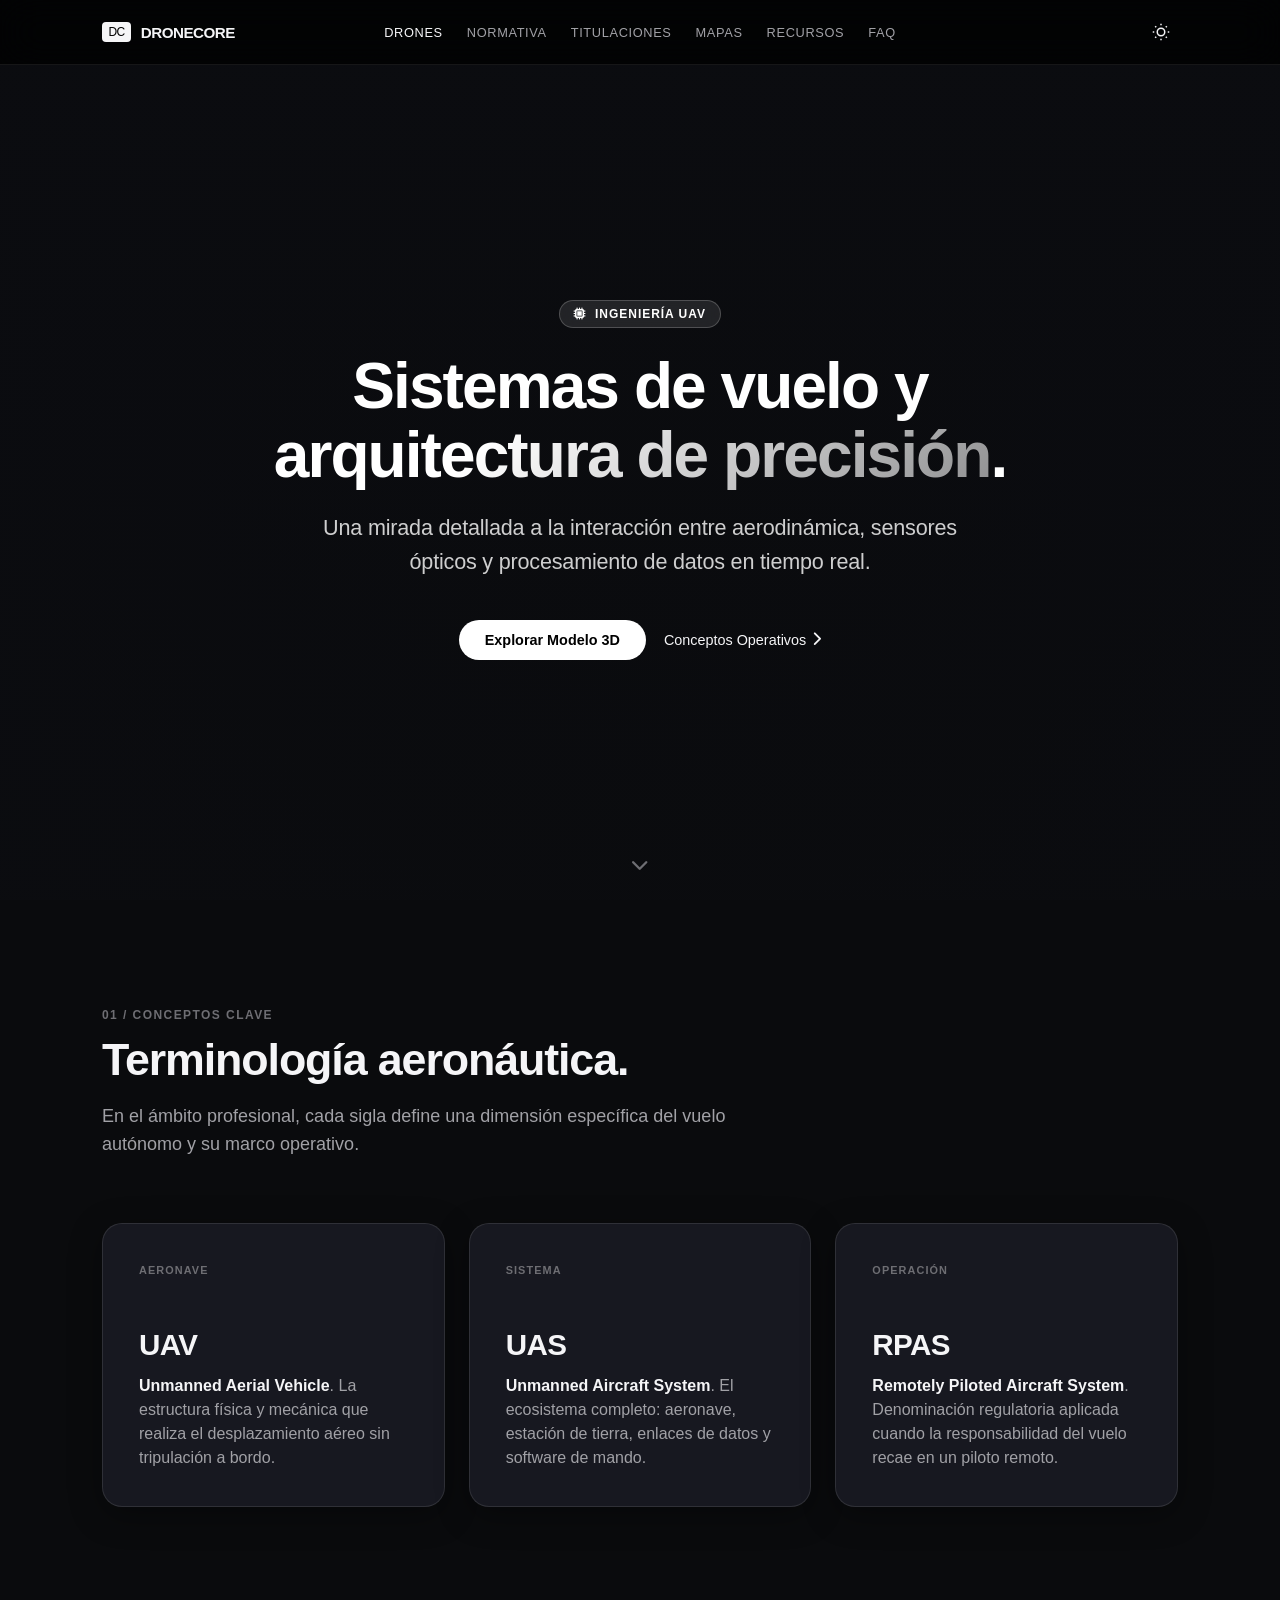
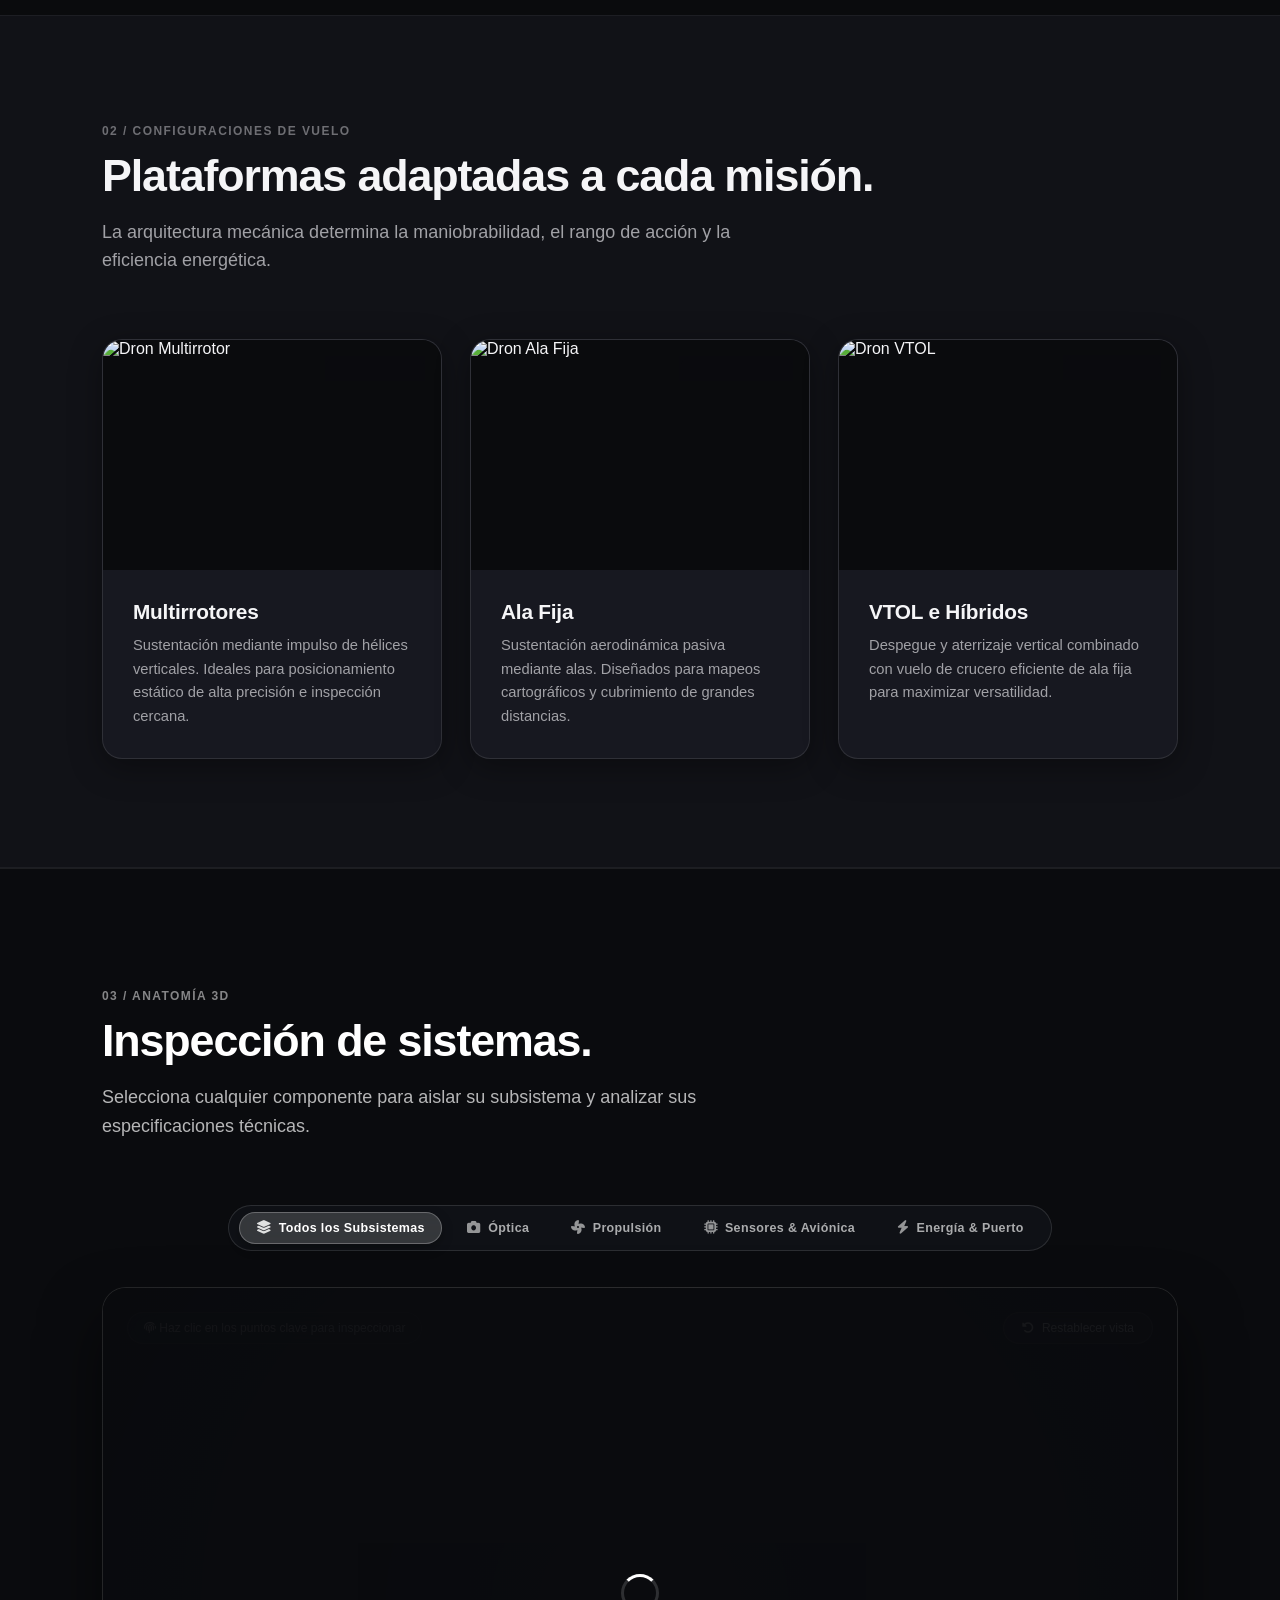
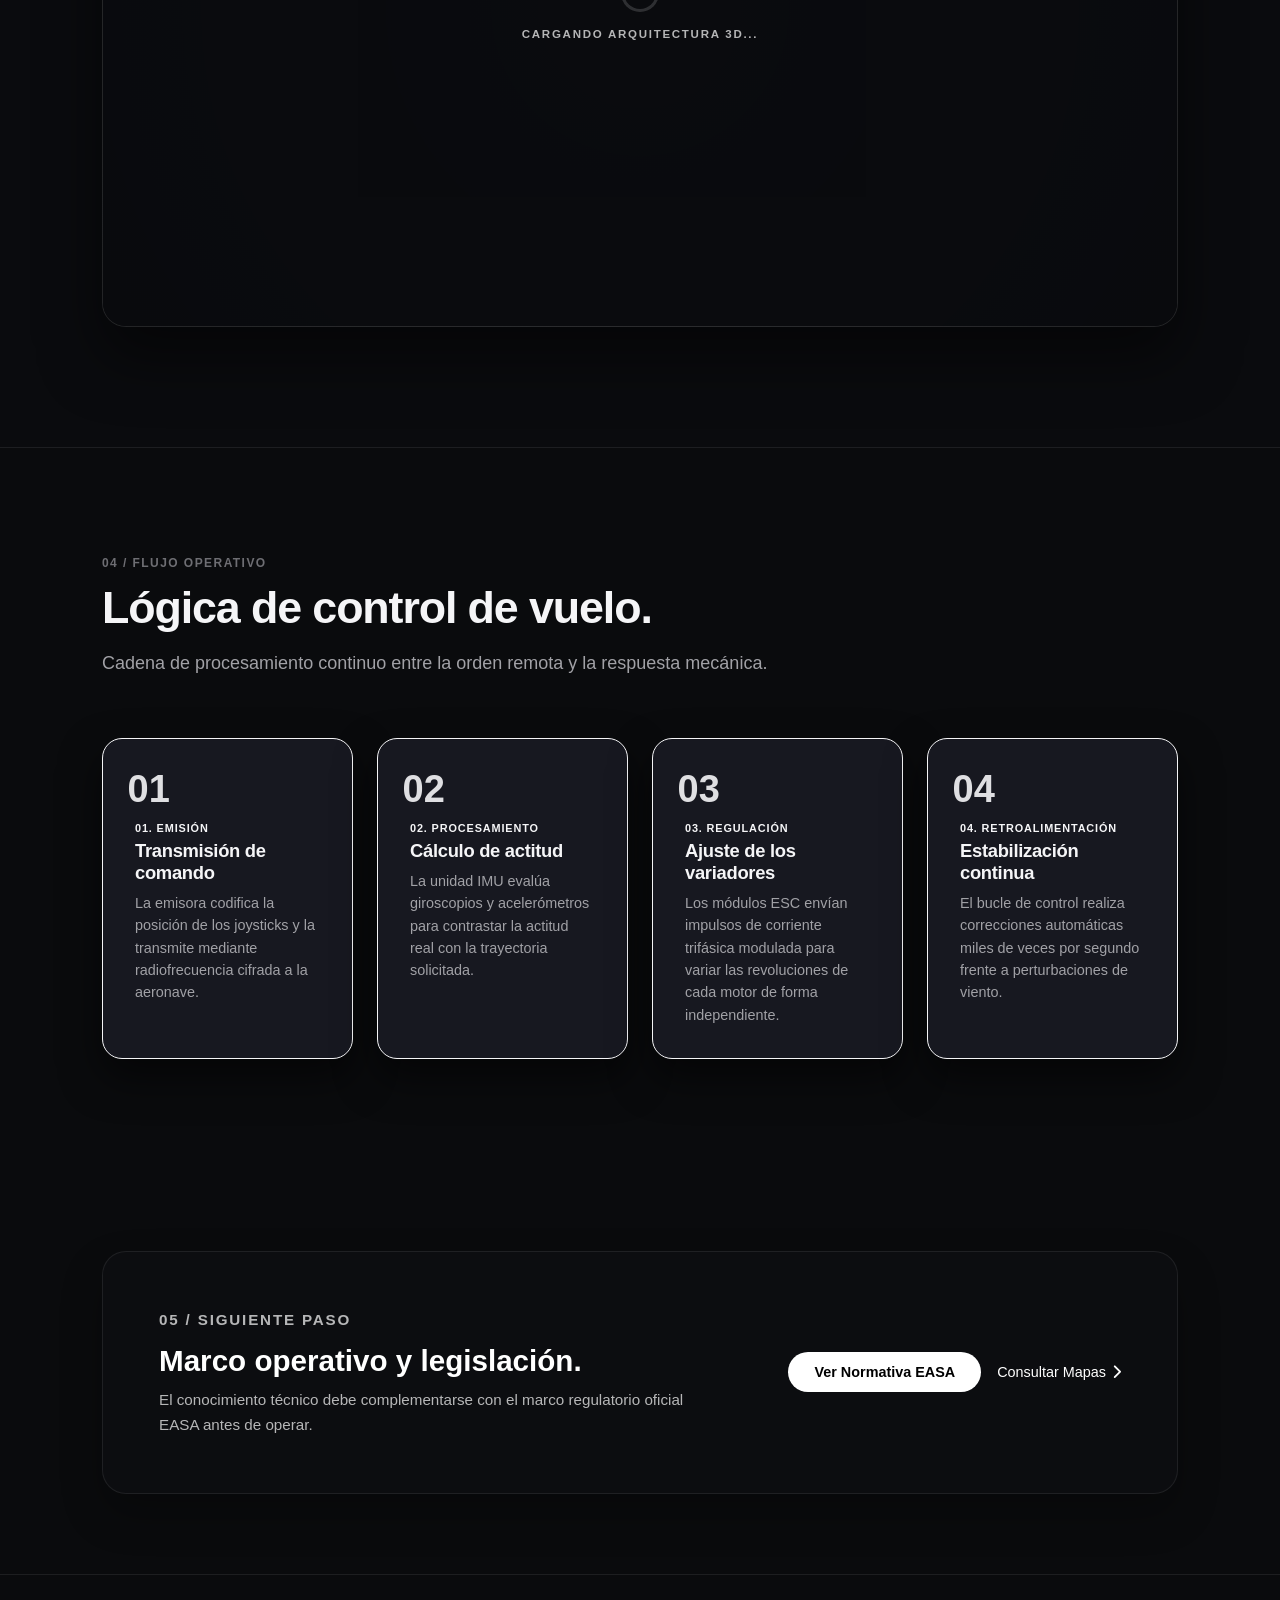
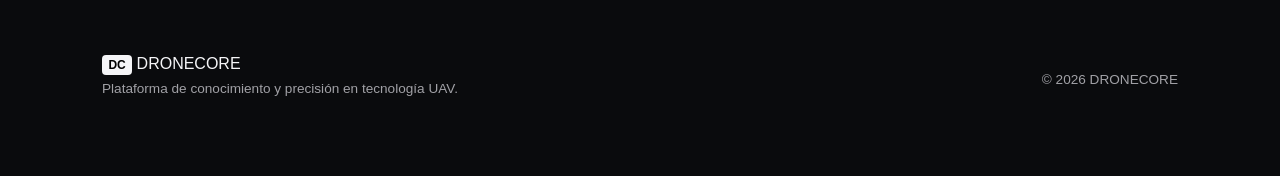
==== commit 32783271: "dronves version final" ====
--- a/drones.html
+++ b/drones.html
@@ -79,7 +79,7 @@
         <!-- SECCIÓN 01: CONCEPTOS BÁSICOS (Limpio / Fondo claro editorial) -->
         <section class="section section-light" id="que-es">
             <div class="container">
-                <div class="section-header">
+                <div class="section-header fade-up">
                     <p class="eyebrow">01 / CONCEPTOS CLAVE</p>
                     <h2>Terminología aeronáutica.</h2>
                     <p class="section-lead">
@@ -88,7 +88,7 @@
                 </div>
 
                 <div class="bento-grid">
-                    <div class="bento-box">
+                    <div class="bento-box fade-up">
                         <div class="bento-header">
                             <span class="bento-tag">AERONAVE</span>
                         </div>
@@ -96,7 +96,7 @@
                         <p class="bento-full"><strong>Unmanned Aerial Vehicle</strong>. La estructura física y mecánica que realiza el desplazamiento aéreo sin tripulación a bordo.</p>
                     </div>
 
-                    <div class="bento-box">
+                    <div class="bento-box fade-up">
                         <div class="bento-header">
                             <span class="bento-tag">SISTEMA</span>
                         </div>
@@ -104,7 +104,7 @@
                         <p class="bento-full"><strong>Unmanned Aircraft System</strong>. El ecosistema completo: aeronave, estación de tierra, enlaces de datos y software de mando.</p>
                     </div>
 
-                    <div class="bento-box">
+                    <div class="bento-box fade-up">
                         <div class="bento-header">
                             <span class="bento-tag">OPERACIÓN</span>
                         </div>
@@ -118,14 +118,14 @@
         <!-- SECCIÓN 02: TIPOS DE DRONES (Continuidad clara y limpia) -->
         <section class="section section-light-alt" id="tipos">
             <div class="container">
-                <div class="section-header">
+                <div class="section-header fade-up">
                     <p class="eyebrow">02 / CONFIGURACIONES DE VUELO</p>
                     <h2>Plataformas adaptadas a cada misión.</h2>
                     <p class="section-lead">La arquitectura mecánica determina la maniobrabilidad, el rango de acción y la eficiencia energética.</p>
                 </div>
 
                 <div class="cards-grid">
-                    <div class="card card-media">
+                    <div class="card card-media fade-up">
                         <div class="card-image-wrapper">
                             <img src="https://images.unsplash.com/photo-1527977966376-1c8408f9f108?auto=format&fit=crop&w=800&q=80" alt="Dron Multirrotor" class="card-img">
                             <span class="card-tag">Alta Maniobra</span>
@@ -136,7 +136,7 @@
                         </div>
                     </div>
 
-                    <div class="card card-media">
+                    <div class="card card-media fade-up">
                         <div class="card-image-wrapper">
                             <img src="https://images.unsplash.com/photo-1508614589041-895b88991e3e?auto=format&fit=crop&w=800&q=80" alt="Dron Ala Fija" class="card-img">
                             <span class="card-tag">Gran Autonomía</span>
@@ -147,7 +147,7 @@
                         </div>
                     </div>
 
-                    <div class="card card-media">
+                    <div class="card card-media fade-up">
                         <div class="card-image-wrapper">
                             <img src="https://images.unsplash.com/photo-1507582020474-9a35b7d455d9?auto=format&fit=crop&w=800&q=80" alt="Dron VTOL" class="card-img">
                             <span class="card-tag">Híbrido VTOL</span>
@@ -164,13 +164,40 @@
         <!-- SECCIÓN 03: ANATOMÍA 3D (Plató en Estudio Oscuro/Focal) -->
         <section class="section section-studio" id="componentes">
             <div class="container">
-                <div class="section-header text-center">
+                <div class="section-header text-center fade-up">
                     <p class="eyebrow eyebrow-light">03 / ANATOMÍA 3D</p>
                     <h2 class="text-white">Inspección de sistemas.</h2>
                     <p class="section-lead lead-light">Selecciona cualquier componente para aislar su subsistema y analizar sus especificaciones técnicas.</p>
                 </div>
 
-                <div class="viewer-3d-wrapper">
+                <!-- Barra de Filtros por Subsistema -->
+                <div class="subsystem-filter-container fade-up">
+                    <div class="subsystem-filter-bar" id="subsystem-filter-bar">
+                        <button class="filter-chip active" data-filter="all">
+                            <i class="fa-solid fa-layer-group"></i> Todos los Subsistemas
+                        </button>
+                        <button class="filter-chip" data-filter="SISTEMA ÓPTICO">
+                            <i class="fa-solid fa-camera"></i> Óptica
+                        </button>
+                        <button class="filter-chip" data-filter="PROPULSIÓN">
+                            <i class="fa-solid fa-fan"></i> Propulsión
+                        </button>
+                        <button class="filter-chip" data-filter="AVIÓNICA">
+                            <i class="fa-solid fa-microchip"></i> Sensores & Aviónica
+                        </button>
+                        <button class="filter-chip" data-filter="ENERGÍA">
+                            <i class="fa-solid fa-bolt"></i> Energía & Puerto
+                        </button>
+                    </div>
+                </div>
+
+                <div class="viewer-3d-wrapper fade-up">
+                    <!-- Loader / Skeleton durante la carga del 3D -->
+                    <div class="viewer-loader" id="viewer-loader">
+                        <div class="viewer-spinner"></div>
+                        <span class="viewer-loader-text">CARGANDO ARQUITECTURA 3D...</span>
+                    </div>
+
                     <!-- Controles flotantes mínimos -->
                     <div class="viewer-controls-hint">
                         <span><i class="fa-solid fa-fingerprint"></i> Haz clic en los puntos clave para inspeccionar</span>
@@ -193,6 +220,7 @@
                             data-title="Cámara Principal Hasselblad" data-tag="SISTEMA ÓPTICO"
                             data-desc="Sensor CMOS 4/3 con apertura variable f/2.8-f/11. Captura de vídeo en 5.1K y rango dinámico de 12.8 pasos.">
                             <div class="hotspot-dot"></div>
+                            <div class="hotspot-pulse"></div>
                             <div class="hotspot-annotation">CÁMARA PRINCIPAL</div>
                         </button>
 
@@ -203,6 +231,7 @@
                             data-title="Telecámara Secundaria" data-tag="SISTEMA ÓPTICO"
                             data-desc="Sensor CMOS de 1/2 pulgada con zoom híbrido de 28x para observación y reconocimiento a distancia.">
                             <div class="hotspot-dot"></div>
+                            <div class="hotspot-pulse"></div>
                             <div class="hotspot-annotation">TELECÁMARA</div>
                         </button>
 
@@ -213,6 +242,7 @@
                             data-title="Motor Brushless" data-tag="PROPULSIÓN"
                             data-desc="Propulsión magnética sin escobillas optimizada para respuesta inmediata y resistencia a ráfagas de viento de hasta 12 m/s.">
                             <div class="hotspot-dot"></div>
+                            <div class="hotspot-pulse"></div>
                             <div class="hotspot-annotation">MOTOR</div>
                         </button>
 
@@ -220,9 +250,10 @@
                             data-position="-14.516381489095833m 2.35831294014705m -16.04483548411739m"
                             data-normal="-0.5228933991128573m 0.8379228997373974m -0.15642156903660556m"
                             data-target="-14.51m 2.35m -16.04m" data-orbit="-45deg 60deg 20m"
-                            data-title="Hélices de Bajo Ruido" data-tag="AERODINÁMICA"
+                            data-title="Hélices de Bajo Ruido" data-tag="PROPULSIÓN"
                             data-desc="Diseño de geometría fluida con extremos flexibles que reducen la huella acústica y optimizan el consumo de batería.">
                             <div class="hotspot-dot"></div>
+                            <div class="hotspot-pulse"></div>
                             <div class="hotspot-annotation">HÉLICE</div>
                         </button>
 
@@ -233,6 +264,7 @@
                             data-title="Sensores Inferiores" data-tag="AVIÓNICA"
                             data-desc="Sensores ópticos y Time-of-Flight (ToF) para posicionamiento milimétrico a baja altura y aterrizaje seguro.">
                             <div class="hotspot-dot"></div>
+                            <div class="hotspot-pulse"></div>
                             <div class="hotspot-annotation">SENSORES INFERIORES</div>
                         </button>
 
@@ -240,9 +272,10 @@
                             data-position="-3.0097608184804816m 5.027001994718336m 6.1456193486161865m"
                             data-normal="-0.8794338928670803m 0.11489531882223109m 0.46194706816841125m"
                             data-target="-3.00m 5.02m 6.14m" data-orbit="180deg 70deg 20m"
-                            data-title="Sensores Traseros" data-tag="SEGURIDAD"
+                            data-title="Sensores Traseros" data-tag="AVIÓNICA"
                             data-desc="Cámaras estereoscópicas de gran angular para detección proactiva de obstáculos durante desplazamientos posteriores.">
                             <div class="hotspot-dot"></div>
+                            <div class="hotspot-pulse"></div>
                             <div class="hotspot-annotation">SENSORES TRASEROS</div>
                         </button>
 
@@ -250,9 +283,10 @@
                             data-position="0.986103269487502m 4.712711963842072m 7.063240993926598m"
                             data-normal="0.05715581356628421m 0.4348874823805197m 0.8986690662553759m"
                             data-target="0.98m 4.71m 7.06m" data-orbit="160deg 60deg 15m"
-                            data-title="Puerto USB-C / MicroSD" data-tag="HARDWARE"
+                            data-title="Puerto USB-C / MicroSD" data-tag="ENERGÍA"
                             data-desc="Interfaz de transferencia rápida de datos y ranura de memoria compatible con estándar UHS-I V30.">
                             <div class="hotspot-dot"></div>
+                            <div class="hotspot-pulse"></div>
                             <div class="hotspot-annotation">USB-C / MICROSD</div>
                         </button>
 
@@ -263,6 +297,7 @@
                             data-title="Batería Inteligente" data-tag="ENERGÍA"
                             data-desc="Módulo LiPo 4S de 5000 mAh que provee autonomía de hasta 46 minutos con gestión térmica integrada.">
                             <div class="hotspot-dot"></div>
+                            <div class="hotspot-pulse"></div>
                             <div class="hotspot-annotation">BATERÍA</div>
                         </button>
 
@@ -270,9 +305,10 @@
                             data-position="3.332281514919691m 4.88053189970808m -11.489489522331496m"
                             data-normal="0.7531750435786811m 0.21264456814208957m -0.6225027239859404m"
                             data-target="3.44m 5.38m -11.10m" data-orbit="30deg 50deg 20m"
-                            data-title="Detección APAS 5.0" data-tag="AUTONOMÍA"
+                            data-title="Detección APAS 5.0" data-tag="AVIÓNICA"
                             data-desc="Matriz omnidireccional de sensores que procesa mapas tridimensionales del entorno para evitar colisiones.">
                             <div class="hotspot-dot"></div>
+                            <div class="hotspot-pulse"></div>
                             <div class="hotspot-annotation">DETECCIÓN APAS</div>
                         </button>
 
@@ -297,14 +333,14 @@
         <!-- SECCIÓN 04: FLUJO OPERATIVO (Retorno al fondo claro) -->
         <section class="section section-light" id="como-funciona">
             <div class="container">
-                <div class="section-header">
+                <div class="section-header fade-up">
                     <p class="eyebrow">04 / FLUJO OPERATIVO</p>
                     <h2>Lógica de control de vuelo.</h2>
                     <p class="section-lead">Cadena de procesamiento continuo entre la orden remota y la respuesta mecánica.</p>
                 </div>
 
                 <div class="timeline">
-                    <div class="timeline-item">
+                    <div class="timeline-item fade-up">
                         <div class="timeline-badge">01</div>
                         <div class="timeline-content">
                             <span class="tech-step">01. EMISIÓN</span>
@@ -312,7 +348,7 @@
                             <p>La emisora codifica la posición de los joysticks y la transmite mediante radiofrecuencia cifrada a la aeronave.</p>
                         </div>
                     </div>
-                    <div class="timeline-item">
+                    <div class="timeline-item fade-up">
                         <div class="timeline-badge">02</div>
                         <div class="timeline-content">
                             <span class="tech-step">02. PROCESAMIENTO</span>
@@ -320,7 +356,7 @@
                             <p>La unidad IMU evalúa giroscopios y acelerómetros para contrastar la actitud real con la trayectoria solicitada.</p>
                         </div>
                     </div>
-                    <div class="timeline-item">
+                    <div class="timeline-item fade-up">
                         <div class="timeline-badge">03</div>
                         <div class="timeline-content">
                             <span class="tech-step">03. REGULACIÓN</span>
@@ -328,7 +364,7 @@
                             <p>Los módulos ESC envían impulsos de corriente trifásica modulada para variar las revoluciones de cada motor de forma independiente.</p>
                         </div>
                     </div>
-                    <div class="timeline-item">
+                    <div class="timeline-item fade-up">
                         <div class="timeline-badge">04</div>
                         <div class="timeline-content">
                             <span class="tech-step">04. RETROALIMENTACIÓN</span>
--- a/css/drones.css
+++ b/css/drones.css
@@ -388,6 +388,60 @@
     color: rgba(255, 255, 255, 0.7);
 }
 
+/* BARRA DE FILTROS POR SUBSISTEMA */
+.subsystem-filter-container {
+    margin-top: 32px;
+    display: flex;
+    justify-content: center;
+}
+
+.subsystem-filter-bar {
+    display: inline-flex;
+    align-items: center;
+    gap: 8px;
+    padding: 6px 10px;
+    background: rgba(18, 20, 26, 0.75);
+    backdrop-filter: blur(16px);
+    -webkit-backdrop-filter: blur(16px);
+    border: 1px solid rgba(255, 255, 255, 0.12);
+    border-radius: 40px;
+    flex-wrap: wrap;
+    justify-content: center;
+}
+
+.filter-chip {
+    background: transparent;
+    border: 1px solid transparent;
+    color: rgba(255, 255, 255, 0.65);
+    padding: 8px 16px;
+    border-radius: 30px;
+    font-size: 0.78rem;
+    font-weight: 600;
+    letter-spacing: 0.03em;
+    cursor: pointer;
+    display: inline-flex;
+    align-items: center;
+    gap: 7px;
+    transition: all 0.25s cubic-bezier(0.16, 1, 0.3, 1);
+}
+
+.filter-chip:hover {
+    color: #ffffff;
+    background: rgba(255, 255, 255, 0.08);
+}
+
+.filter-chip.active {
+    background: rgba(255, 255, 255, 0.16);
+    color: #ffffff;
+    border-color: rgba(255, 255, 255, 0.25);
+    box-shadow: 0 4px 12px rgba(0, 0, 0, 0.3);
+}
+
+.filter-chip i {
+    font-size: 0.85rem;
+    opacity: 0.85;
+}
+
 .viewer-3d-wrapper {
     position: relative;
     width: 100%;
@@ -396,17 +450,51 @@
     border: 1px solid rgba(255, 255, 255, 0.12);
     border-radius: 24px;
     overflow: hidden;
-    margin-top: 48px;
+    margin-top: 36px;
     box-shadow: 0 30px 60px rgba(0, 0, 0, 0.5);
 }
 
-model-viewer {
-    width: 100%;
-    height: 100%;
-    --poster-color: transparent;
-}
-
-/* --- APARICIÓN SUAVE DEL MODELO 3D --- */
+/* LOADER / SKELETON 3D */
+.viewer-loader {
+    position: absolute;
+    inset: 0;
+    z-index: 15;
+    background: rgba(10, 11, 14, 0.95);
+    display: flex;
+    flex-direction: column;
+    align-items: center;
+    justify-content: center;
+    gap: 16px;
+    transition: opacity 0.6s cubic-bezier(0.16, 1, 0.3, 1), visibility 0.6s ease;
+}
+
+.viewer-loader.is-hidden {
+    opacity: 0;
+    visibility: hidden;
+    pointer-events: none;
+}
+
+.viewer-spinner {
+    width: 38px;
+    height: 38px;
+    border: 3px solid rgba(255, 255, 255, 0.15);
+    border-top-color: #ffffff;
+    border-radius: 50%;
+    animation: viewerSpinnerSpin 0.9s linear infinite;
+}
+
+@keyframes viewerSpinnerSpin {
+    to { transform: rotate(360deg); }
+}
+
+.viewer-loader-text {
+    font-size: 0.72rem;
+    font-weight: 700;
+    letter-spacing: 0.15em;
+    color: rgba(255, 255, 255, 0.7);
+    text-transform: uppercase;
+}
+
 model-viewer {
     width: 100%;
     height: 100%;
@@ -469,6 +557,11 @@
     position: relative;
     padding: 10px;
     outline: none;
+    transition: opacity 0.35s ease, transform 0.35s ease;
+}
+
+.hotspot.is-dimmed {
+    display: none !important;
 }
 
 .hotspot-dot {
@@ -477,7 +570,43 @@
     border-radius: 50%;
     background: #ffffff;
     box-shadow: 0 0 0 4px rgba(255, 255, 255, 0.25), 0 0 16px rgba(255, 255, 255, 0.6);
-    transition: transform 0.3s cubic-bezier(0.175, 0.885, 0.32, 1.275), box-shadow 0.3s ease;
+    transition: transform 0.3s cubic-bezier(0.175, 0.885, 0.32, 1.275), box-shadow 0.3s ease, background-color 0.3s ease;
+}
+
+.hotspot.is-active .hotspot-dot {
+    background: #ffffff;
+    box-shadow: 0 0 0 6px rgba(255, 255, 255, 0.4), 0 0 28px rgba(255, 255, 255, 0.95);
+    transform: scale(1.4);
+}
+
+.hotspot-pulse {
+    position: absolute;
+    top: 50%;
+    left: 50%;
+    width: 24px;
+    height: 24px;
+    margin-top: -12px;
+    margin-left: -12px;
+    border-radius: 50%;
+    border: 1px solid rgba(255, 255, 255, 0.6);
+    pointer-events: none;
+    animation: hotspotPulseAnim 2.5s infinite cubic-bezier(0.215, 0.61, 0.355, 1);
+    opacity: 0;
+}
+
+.hotspot.is-active .hotspot-pulse {
+    border-color: rgba(255, 255, 255, 0.9);
+}
+
+@keyframes hotspotPulseAnim {
+    0% {
+        transform: scale(0.6);
+        opacity: 0.85;
+    }
+    100% {
+        transform: scale(2.4);
+        opacity: 0;
+    }
 }
 
 .hotspot:hover .hotspot-dot {
@@ -505,7 +634,8 @@
     transition: opacity 0.2s ease, transform 0.2s ease;
 }
 
-.hotspot:hover .hotspot-annotation {
+.hotspot:hover .hotspot-annotation,
+.hotspot.is-active .hotspot-annotation {
     opacity: 1;
     transform: translateX(-50%) translateY(0);
 }
@@ -578,10 +708,14 @@
 
 /* --- 7. TIMELINE (Sección 04) --- */
 .timeline {
+    position: relative;
     display: grid;
     grid-template-columns: repeat(auto-fit, minmax(240px, 1fr));
     gap: 24px;
     margin-top: 52px;
+    border-left: none;
+    padding-left: 0;
+    margin-left: 0;
 }
 
 .timeline-item {
@@ -590,7 +724,16 @@
     border-radius: 20px;
     padding: 32px;
     box-shadow: var(--card-shadow);
-    transition: background-color 0.4s ease, border-color 0.4s ease;
+    transition: transform 0.35s cubic-bezier(0.16, 1, 0.3, 1),
+                border-color 0.35s ease,
+                box-shadow 0.35s ease,
+                background-color 0.4s ease;
+}
+
+.timeline-item:hover, .timeline-item.active {
+    transform: translateY(-4px);
+    border-color: var(--text-primary);
+    box-shadow: var(--card-shadow-hover);
 }
 
 .timeline-badge {
@@ -600,6 +743,13 @@
     opacity: 0.3;
     line-height: 1;
     margin-bottom: 16px;
+    transition: color 0.3s ease, opacity 0.3s ease, transform 0.3s ease;
+}
+
+.timeline-item.active .timeline-badge {
+    color: var(--text-primary);
+    opacity: 0.9;
+    transform: scale(1.08);
 }
 
 .tech-step {
@@ -609,6 +759,11 @@
     color: var(--text-muted);
     display: block;
     margin-bottom: 6px;
+    transition: color 0.3s ease;
+}
+
+.timeline-item.active .tech-step {
+    color: var(--text-primary);
 }
 
 .timeline-content h3 {
